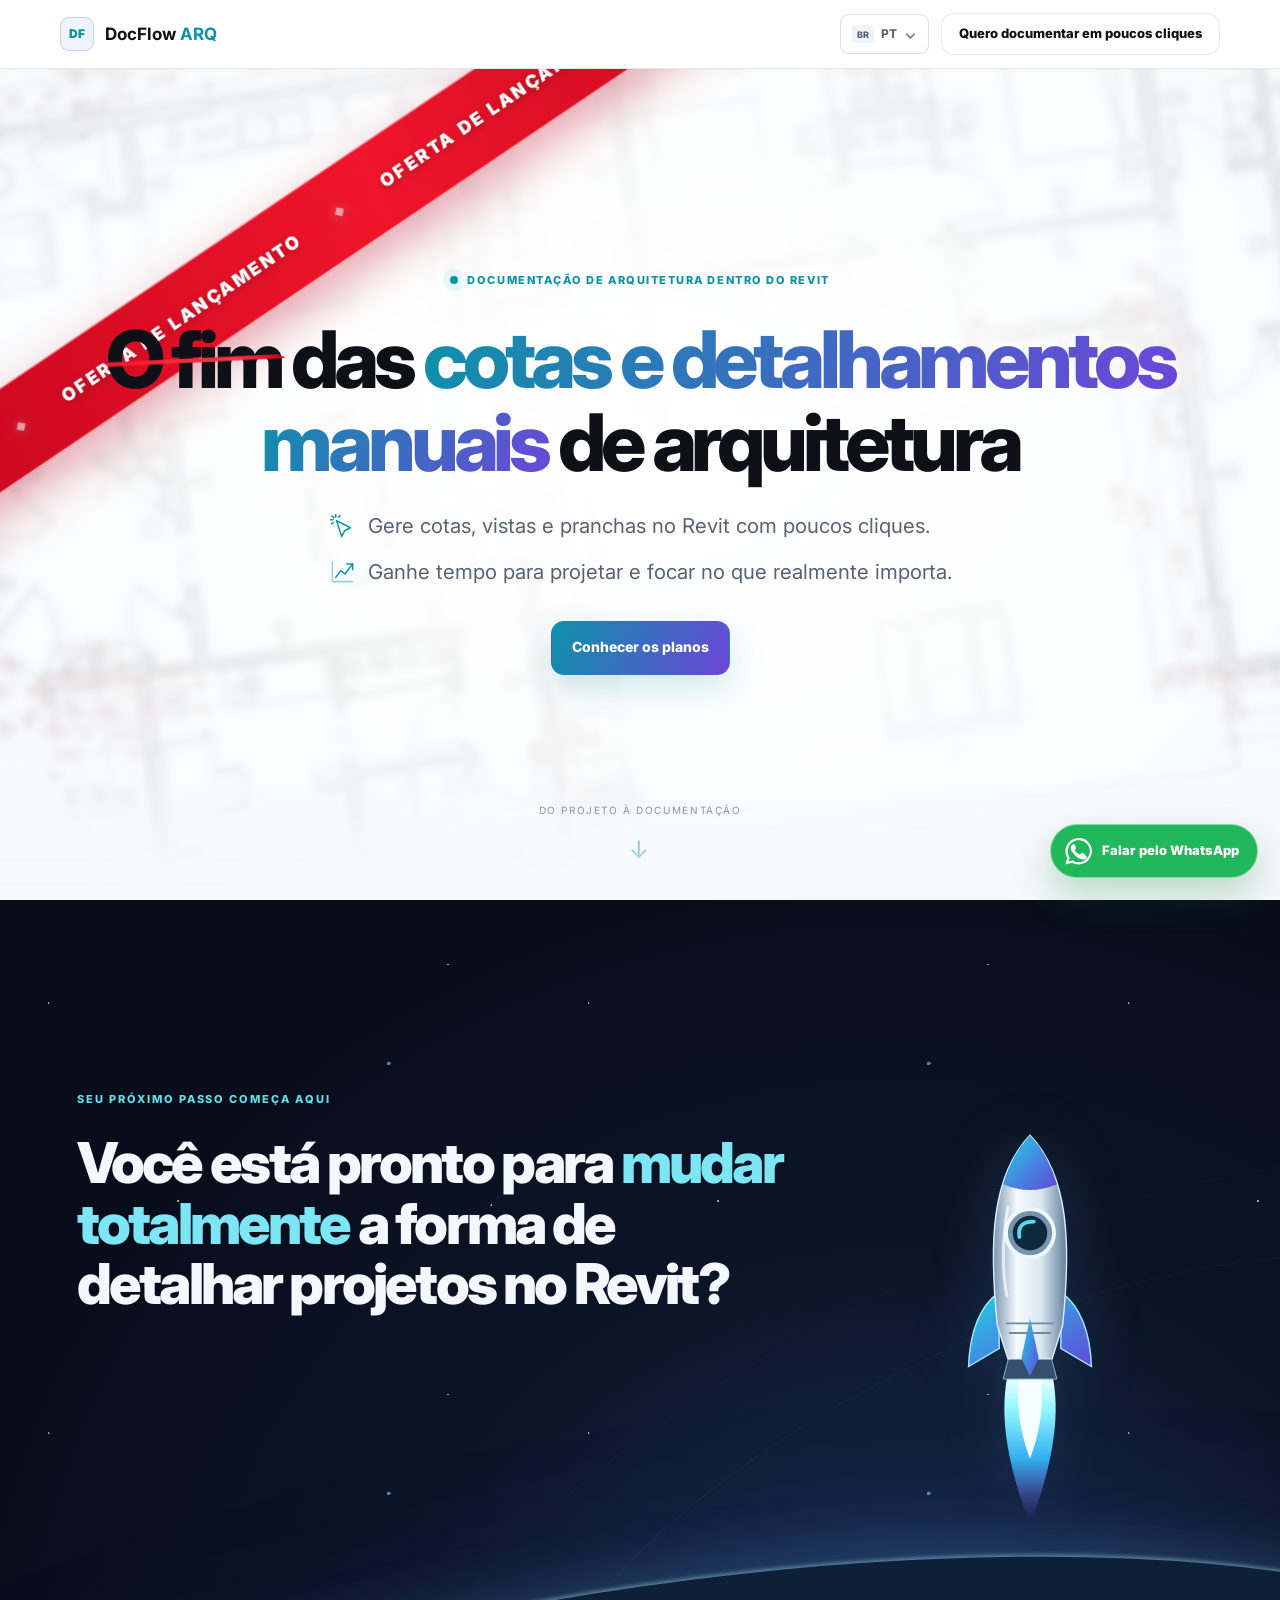
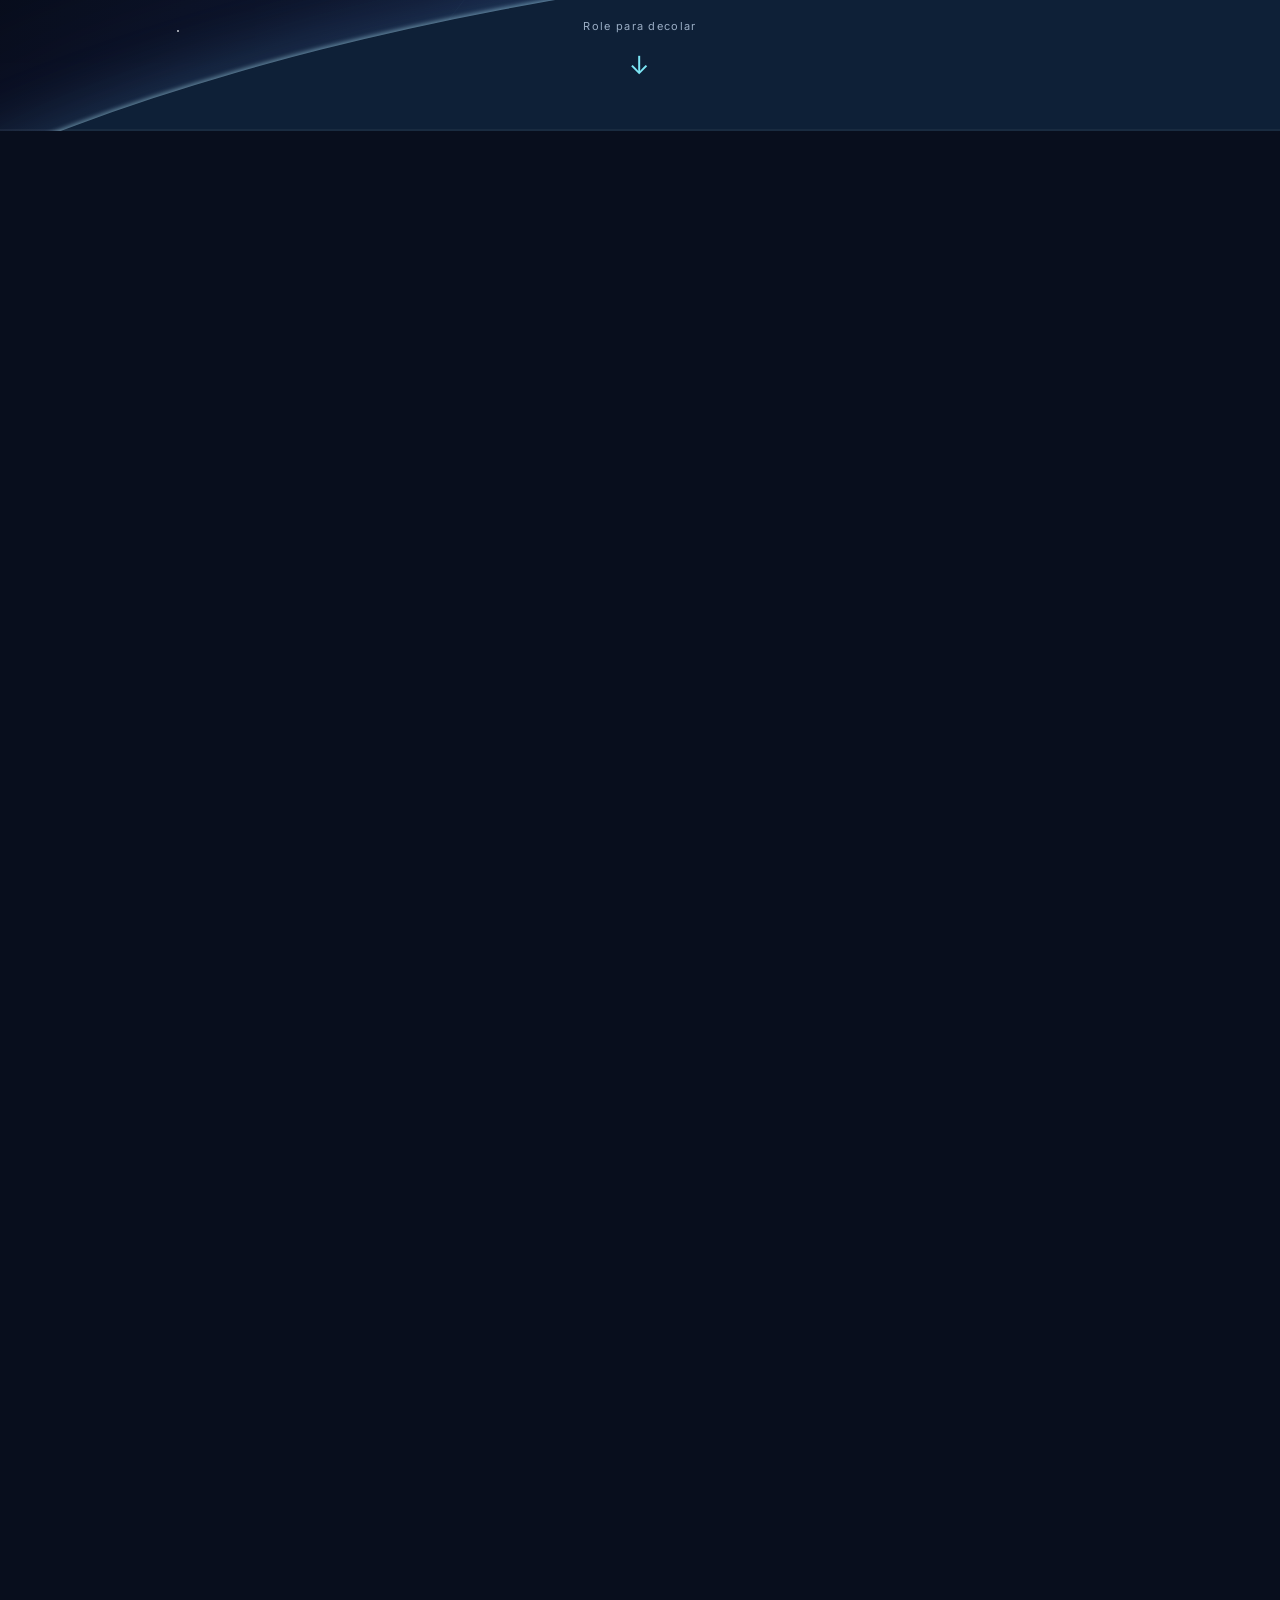
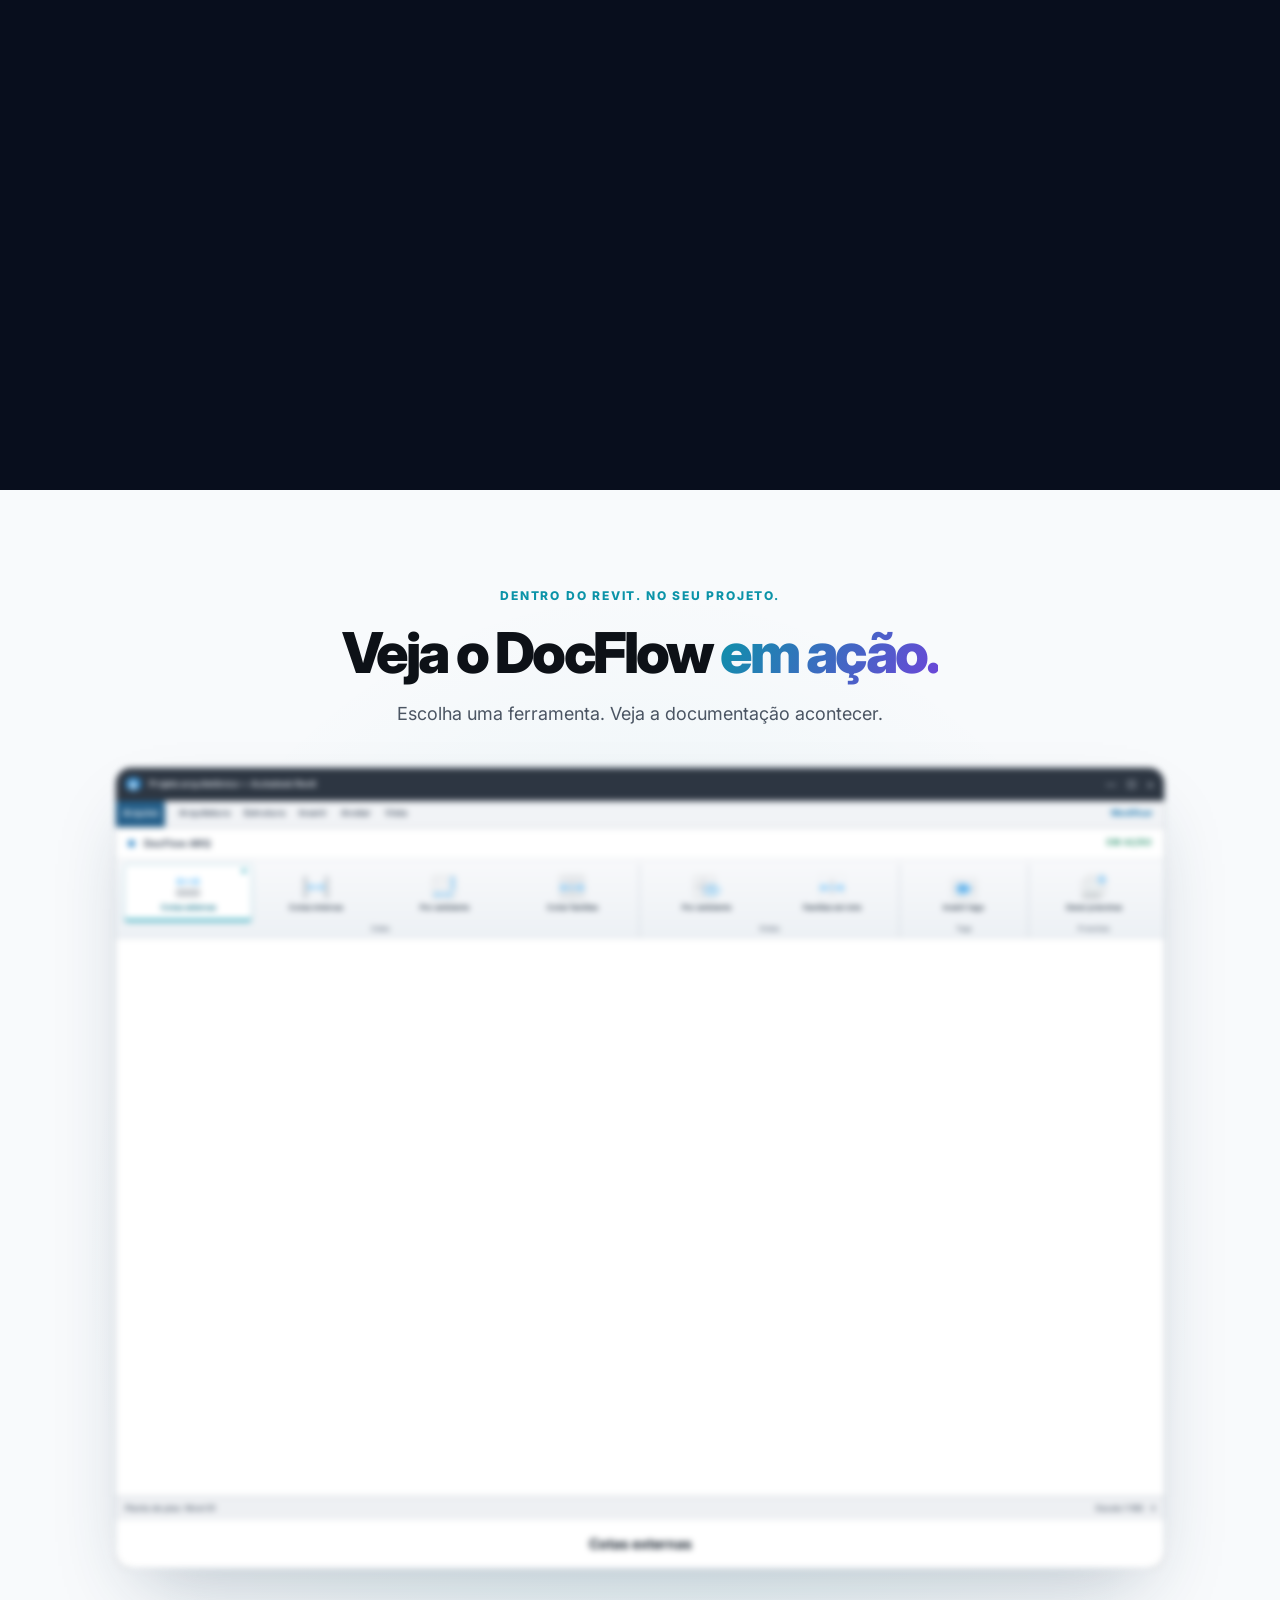
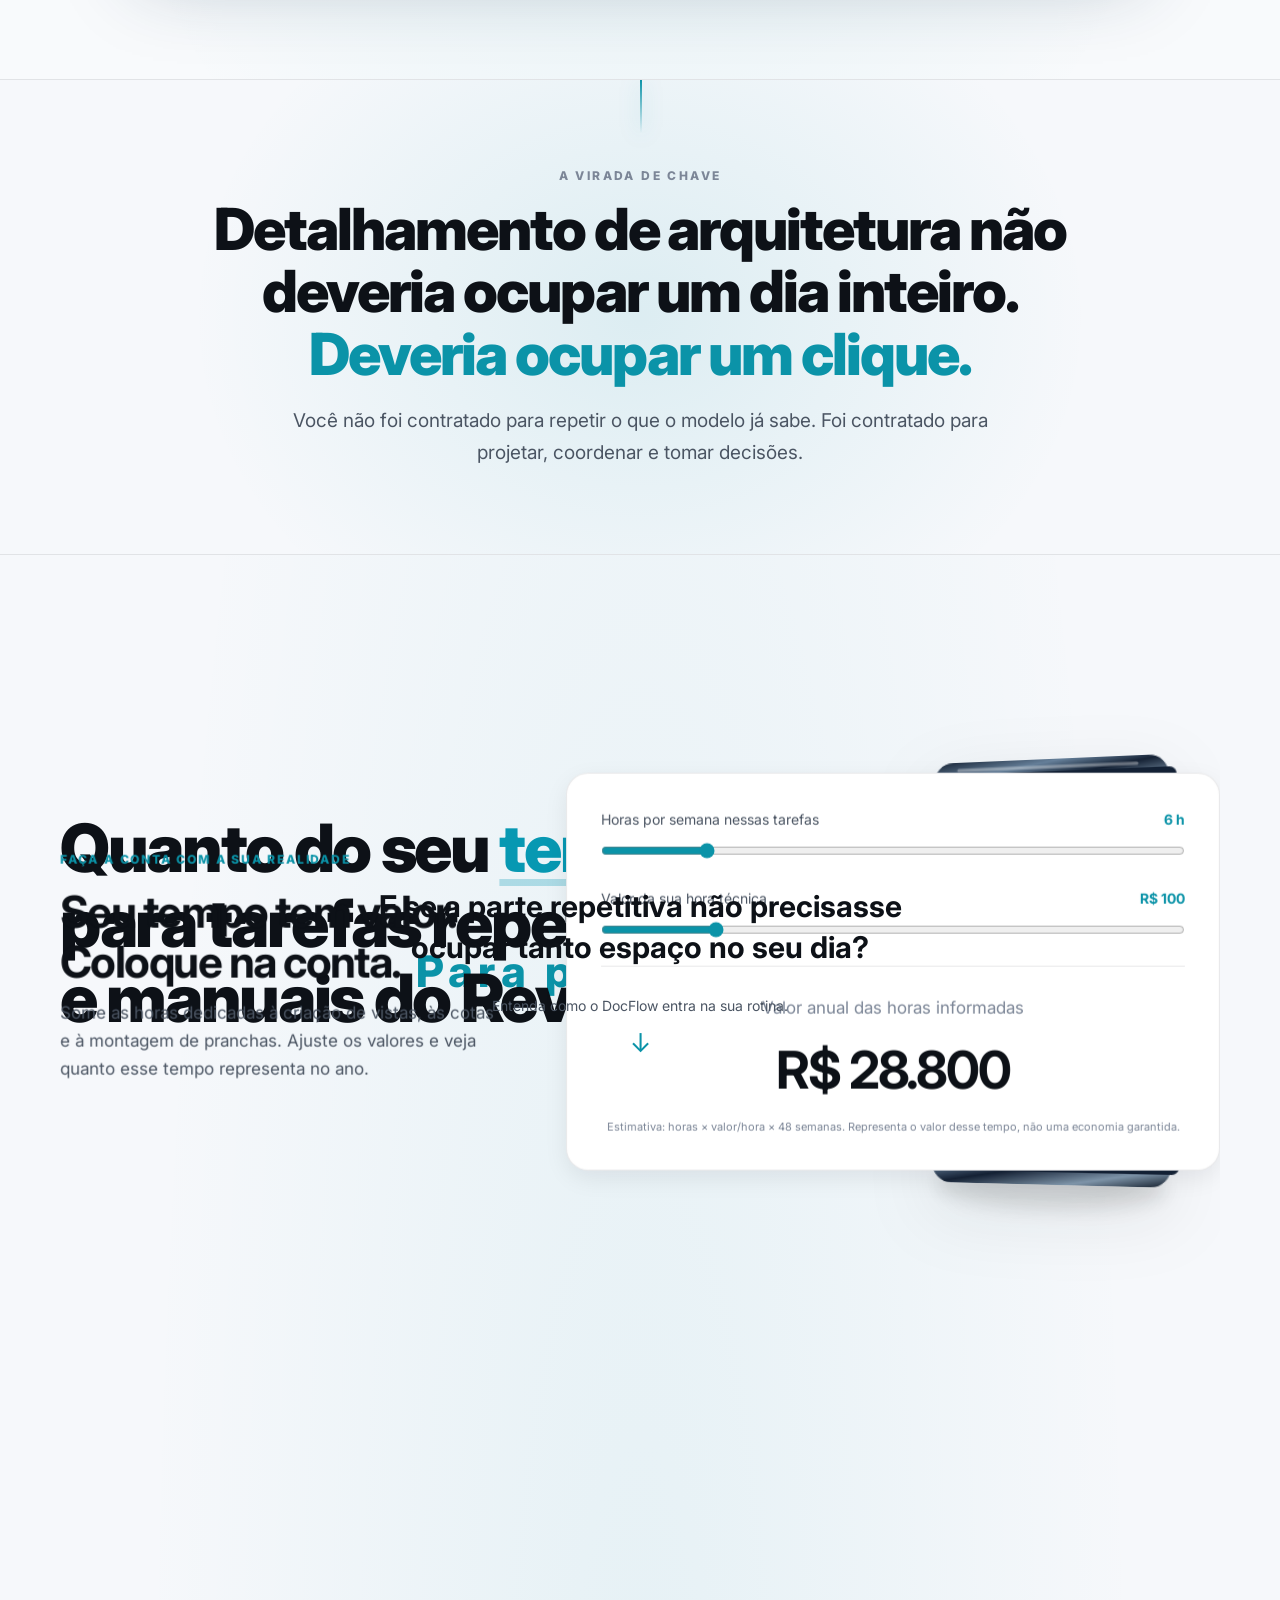
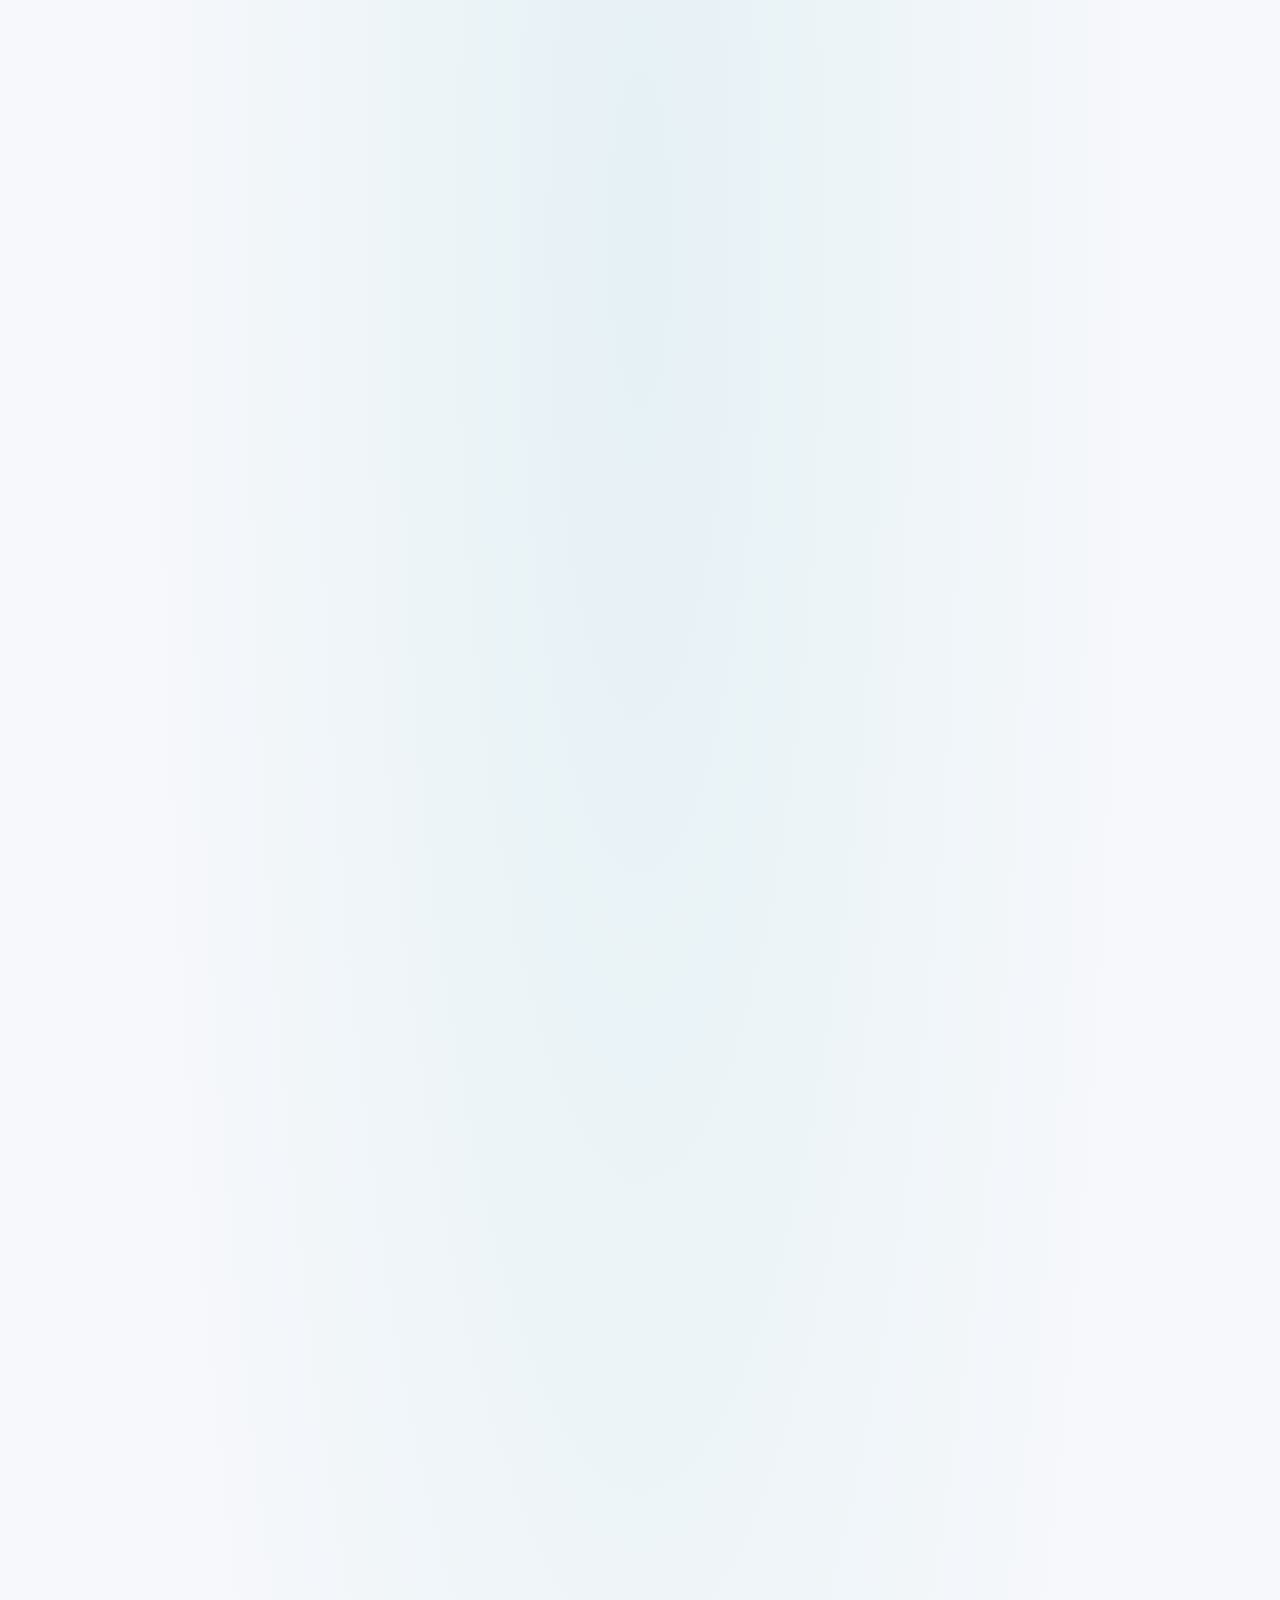
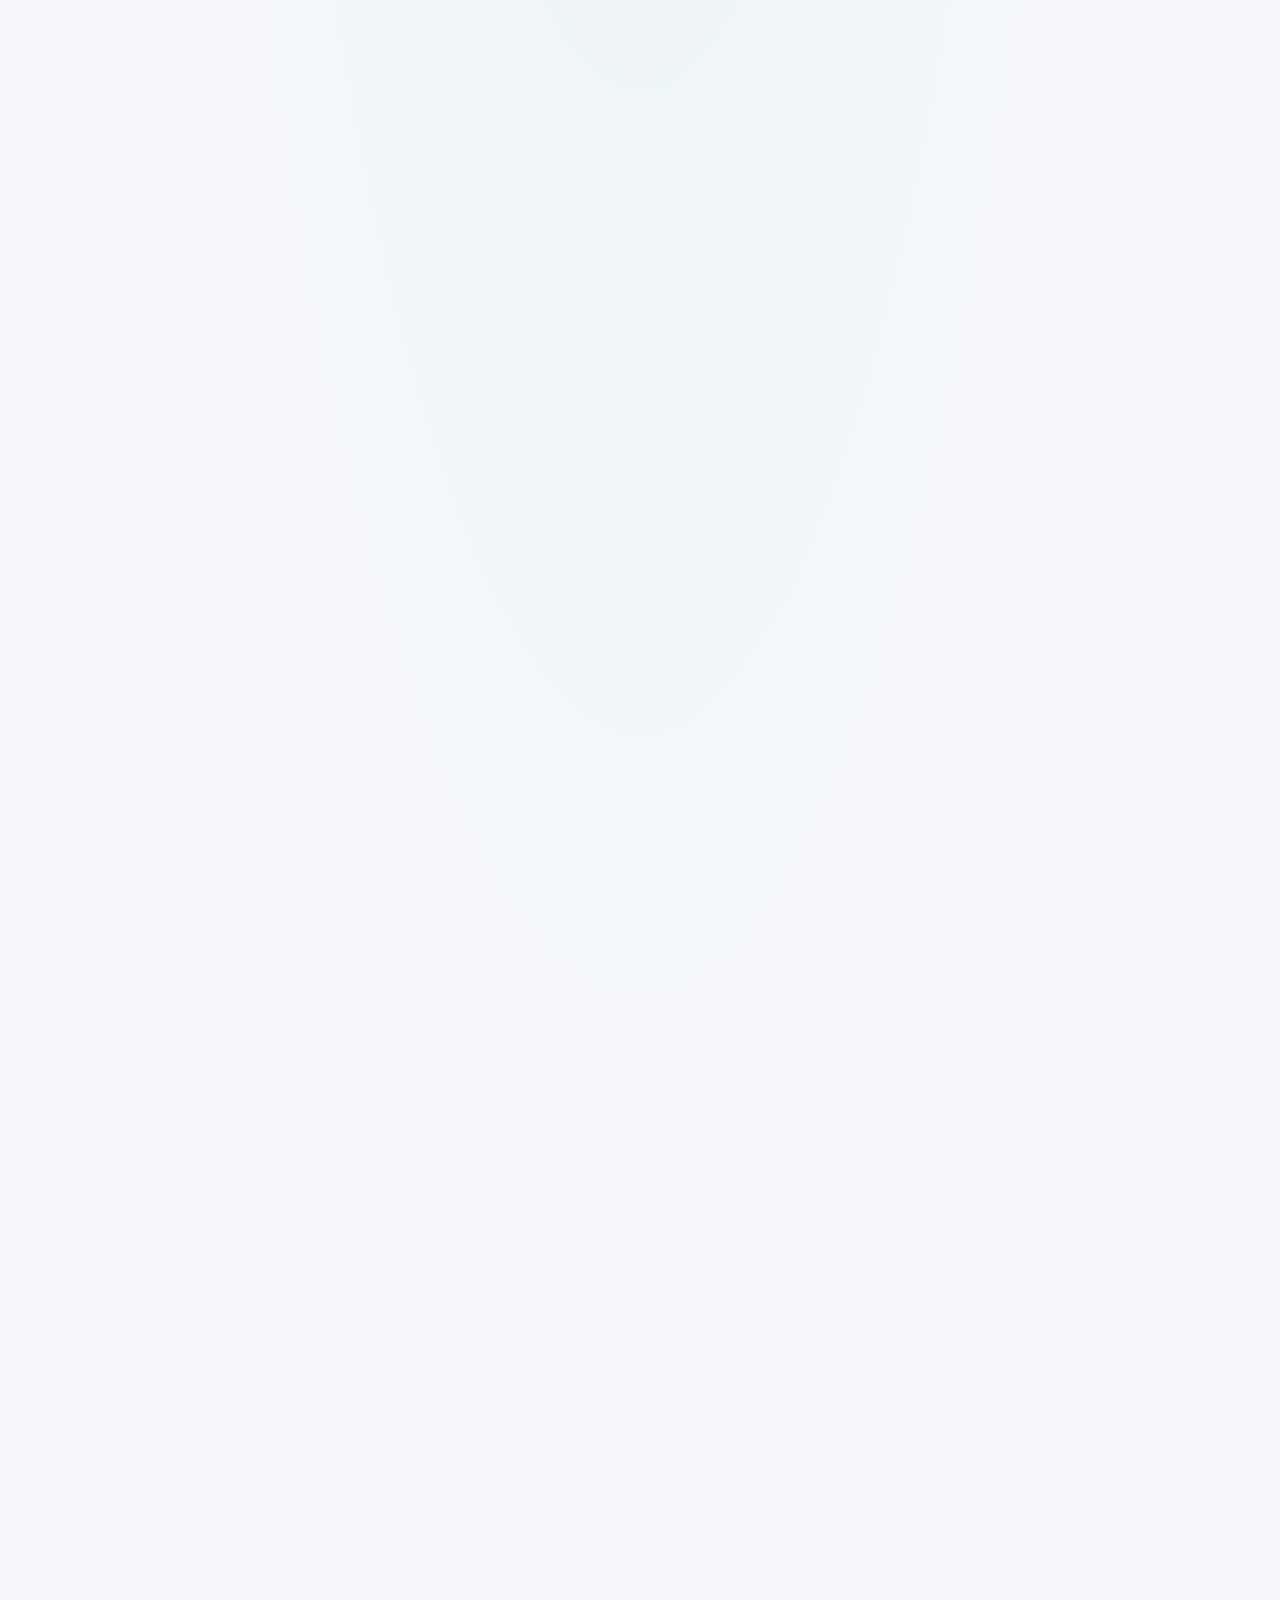
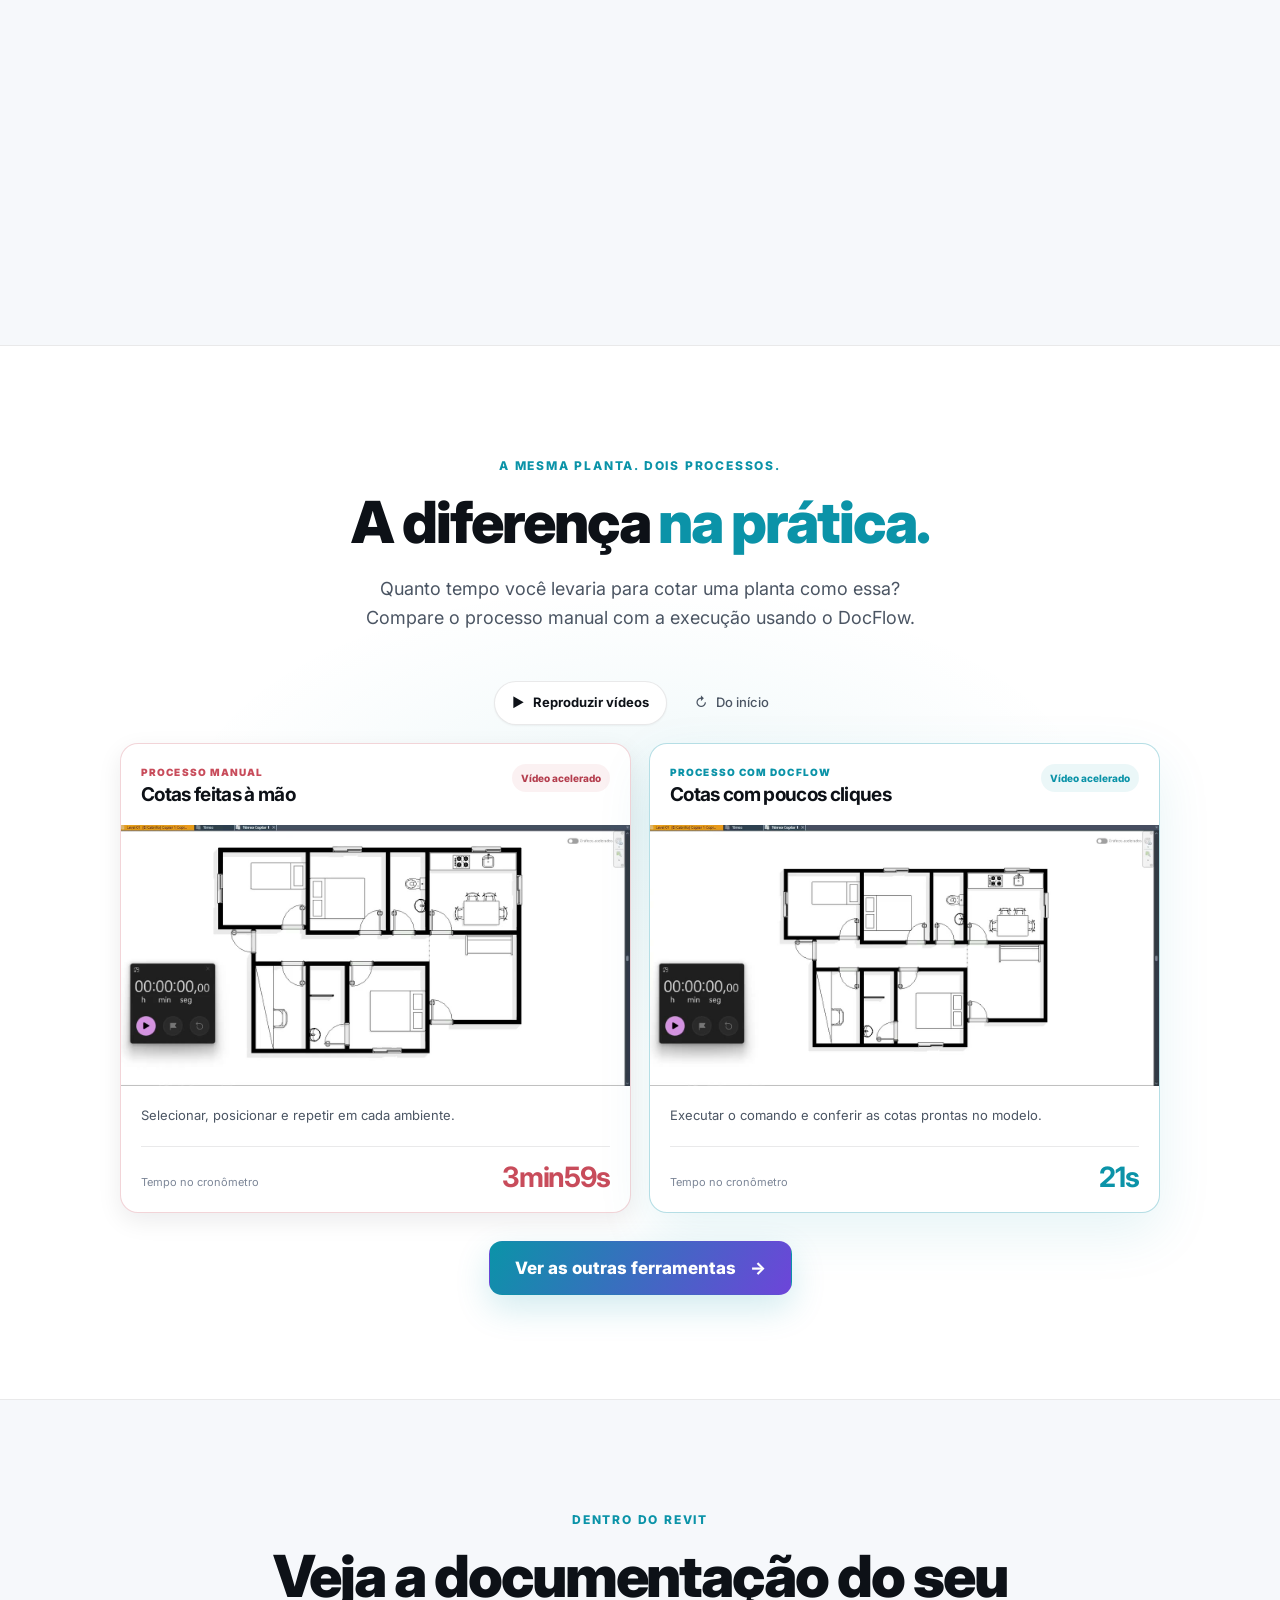
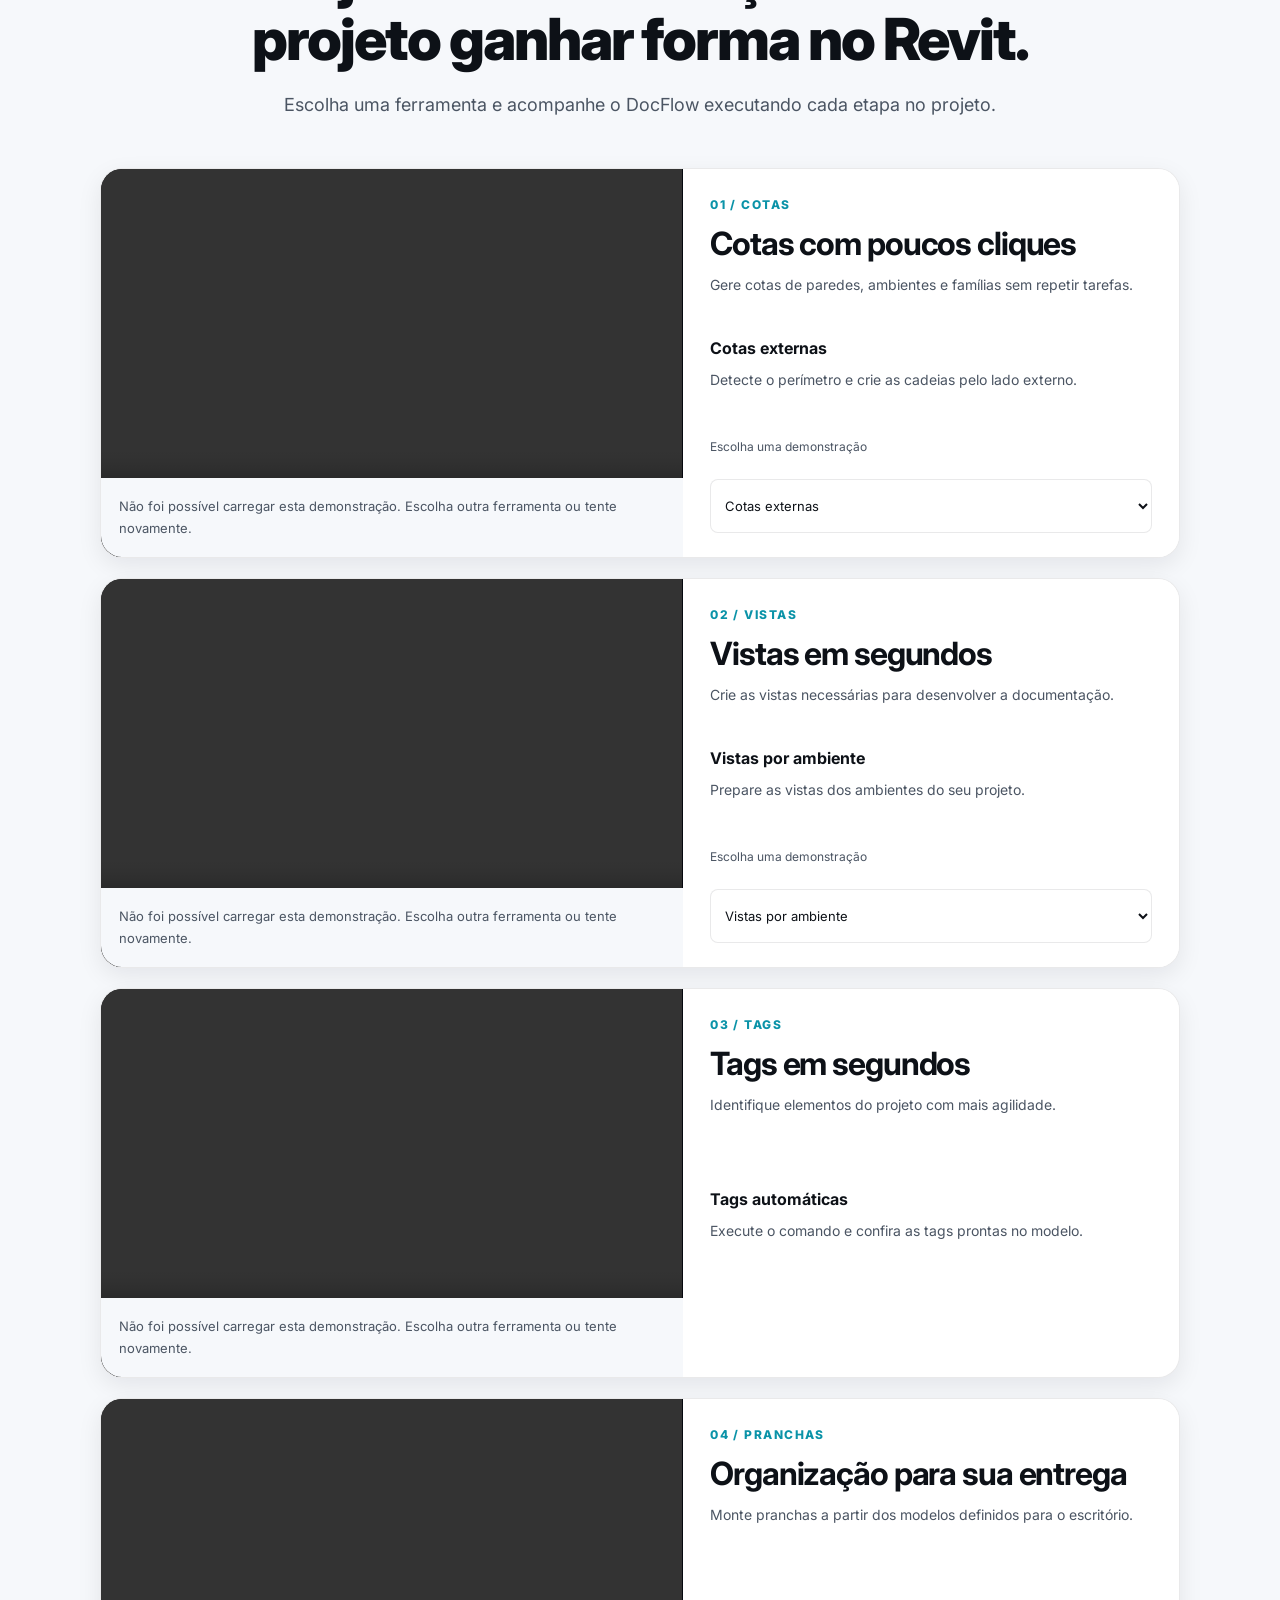
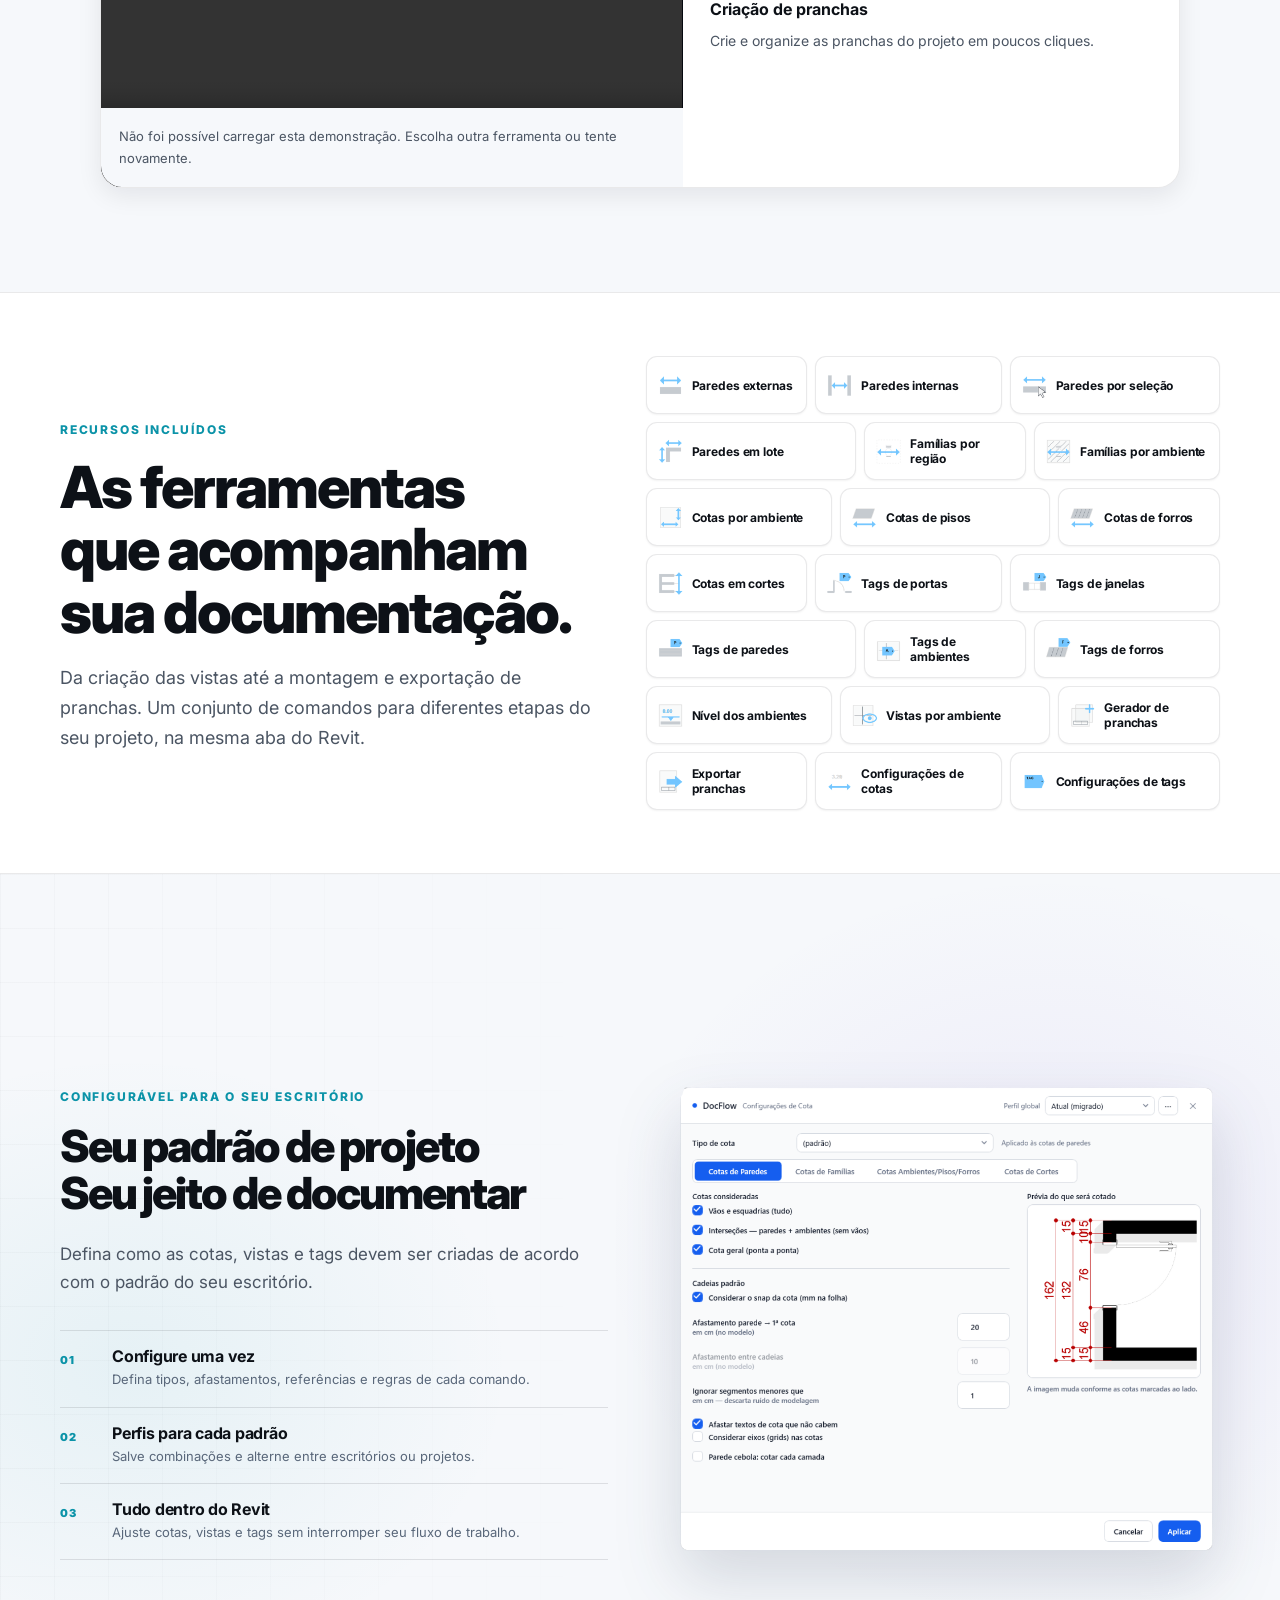
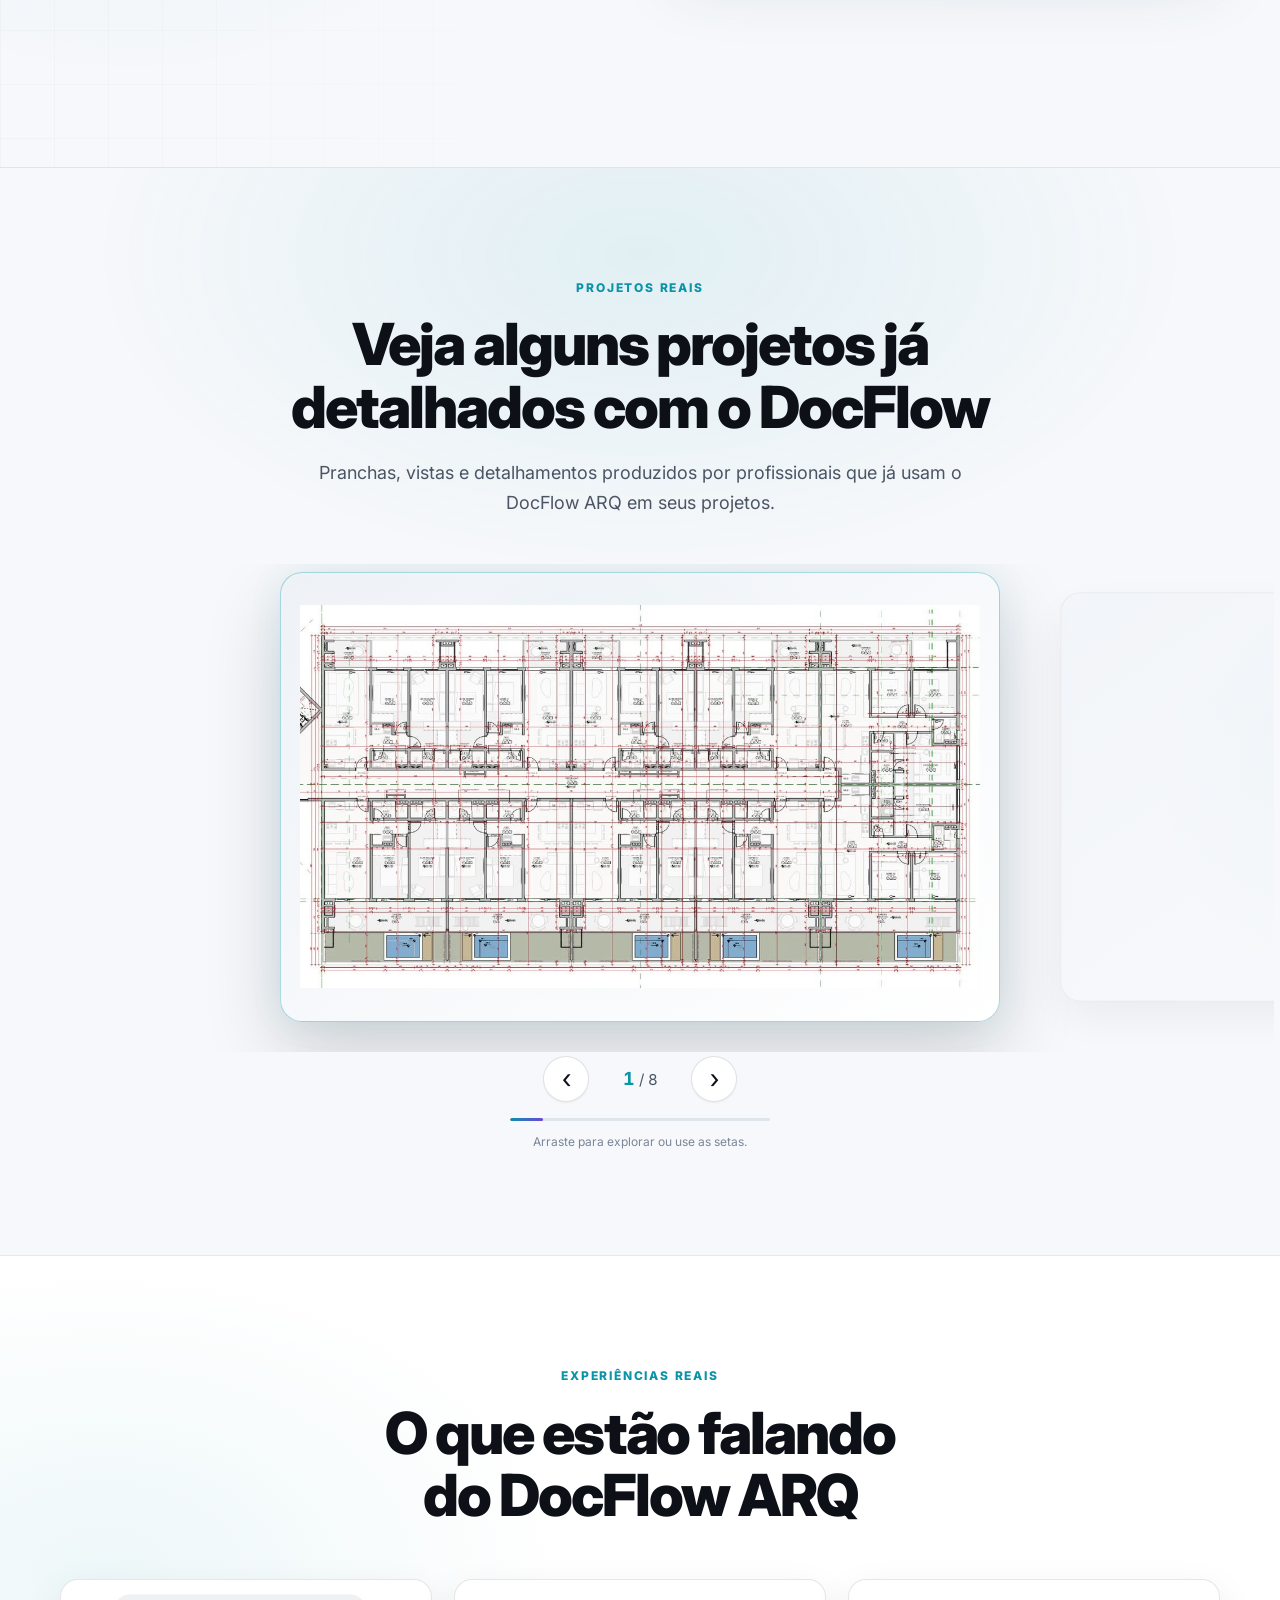
==== lancamento/index.html @ f97636d6 "style: simplify monthly pricing card" ====
<!DOCTYPE html>
<html lang="pt-BR">
<head>
  <script>
    if (window.location.hostname === "docflow-arq.vercel.app") {
      window.location.replace(
        "https://docflow-arq.bimcoder.net" +
          window.location.pathname +
          window.location.search +
          window.location.hash
      );
    }
  </script>
  <meta charset="UTF-8">
  <meta name="viewport" content="width=device-width, initial-scale=1.0">
  <title>DocFlow ARQ | Cotas, vistas e pranchas no Revit</title>
  <meta name="description" content="Gere cotas, vistas e pranchas no Revit com poucos cliques. Ganhe tempo para projetar e focar no que realmente importa.">
  <meta property="og:title" content="Cotas, vistas e pranchas com poucos cliques">
  <meta property="og:description" content="DocFlow ARQ: ferramentas para agilizar a documentação de arquitetura dentro do Revit.">
  <meta property="og:type" content="website">
  <link rel="canonical" href="https://docflow-arq.bimcoder.net/lancamento/">
  <meta property="og:image" content="https://docflow.bimcoder.net/media/docflow-og.png">
  <meta name="twitter:card" content="summary_large_image">
  <meta name="twitter:title" content="Cotas, vistas e pranchas com poucos cliques">
  <meta name="twitter:description" content="DocFlow ARQ: cotas, vistas e pranchas dentro do Revit.">
  <meta name="twitter:image" content="https://docflow.bimcoder.net/media/docflow-og.png">
  <link rel="preconnect" href="https://fonts.googleapis.com">
  <link rel="preconnect" href="https://fonts.gstatic.com" crossorigin>
  <link href="https://fonts.googleapis.com/css2?family=Inter:wght@400;500;600;700;800;900&display=swap" rel="stylesheet">
  <link rel="stylesheet" href="../vendas.css?v=66">
  <link rel="stylesheet" href="lancamento.css?v=5">
</head>
<body>
  <header class="site-header">
    <div class="container nav">
      <a class="brand" href="#topo" aria-label="DocFlow ARQ — início">
        <span class="brand-mark">DF</span>
        <span>DocFlow <strong>ARQ</strong></span>
      </a>
      <div class="nav-actions">
        <details class="language-picker">
          <summary aria-label="Selecionar idioma"><span class="language-code">BR</span><span data-language-current>PT</span><span class="language-chevron" aria-hidden="true">⌄</span></summary>
          <div class="language-menu" role="menu">
            <button type="button" role="menuitem" data-language="pt"><span>BR</span> Português</button>
            <button type="button" role="menuitem" data-language="en"><span>EN</span> English</button>
            <button type="button" role="menuitem" data-language="es"><span>ES</span> Español</button>
          </div>
        </details>
        <a class="button button-small button-ghost" href="#planos">Quero documentar em poucos cliques</a>
      </div>
    </div>
  </header>

  <main id="topo">
    <section class="hero concept-hero">
      <div class="launch-offer-ribbon" aria-hidden="true"><span class="offer-ribbon-track"><span class="offer-ribbon-group"><b>OFERTA DE LANÇAMENTO</b><i>◆</i><b>OFERTA DE LANÇAMENTO</b><i>◆</i><b>OFERTA DE LANÇAMENTO</b><i>◆</i></span><span class="offer-ribbon-group"><b>OFERTA DE LANÇAMENTO</b><i>◆</i><b>OFERTA DE LANÇAMENTO</b><i>◆</i><b>OFERTA DE LANÇAMENTO</b><i>◆</i></span></span></div>
      <div class="concept-background" aria-hidden="true"><img src="../media/hero-detalhes.jpg" alt="" fetchpriority="high"><div class="concept-wash"></div></div>
      <div class="container hero-grid">
        <div class="hero-copy">
          <span class="eyebrow"><span class="pulse"></span> Documentação de arquitetura dentro do Revit</span>
          <h1><span class="hero-end-mark">O fim</span> das <span class="gradient-text">cotas e detalhamentos manuais</span> de arquitetura</h1>
          <ul class="concept-lead hero-benefits" aria-label="Benefícios">
            <li><svg class="benefit-icon benefit-click" viewBox="0 0 32 32" fill="none" stroke="currentColor" stroke-width="1.8" stroke-linecap="round" stroke-linejoin="round" aria-hidden="true"><g class="click-rays"><path d="M8 2v3M2 8h3M3.5 3.5l2 2M13 3l-1.5 2M3 13l2-1.5"/></g><path class="click-pointer" d="m9 9 6 19 3.5-7 7-3.5L9 9Z"/></svg><span>Gere cotas, vistas e pranchas no Revit com poucos cliques.</span></li>
            <li><svg class="benefit-icon benefit-growth" viewBox="0 0 32 32" fill="none" stroke="currentColor" stroke-width="1.8" stroke-linecap="round" stroke-linejoin="round" aria-hidden="true"><path class="growth-axes" d="M4 5v23h24"/><path class="growth-line" pathLength="1" d="m8 23 6-8 5 4 9-12"/><path class="growth-tip" d="M21 7h7v7"/></svg><span>Ganhe tempo para projetar e focar no que realmente importa.</span></li>
          </ul>
          <div class="hero-actions">
            <a class="button button-primary" href="#planos">Conhecer os planos</a>
          </div>
        </div>
      </div>
      <a class="concept-scroll" href="#decolagem"><span>Do projeto à documentação</span><span aria-hidden="true">↓</span></a>
    </section>
    <section class="launch-story" id="decolagem" aria-labelledby="launch-question">
      <div class="launch-stage">
        <div class="launch-stars" aria-hidden="true"></div>
        <div class="launch-orbit orbit-one" aria-hidden="true"></div><div class="launch-orbit orbit-two" aria-hidden="true"></div>
        <div class="launch-horizon" aria-hidden="true"></div>
        <div class="launch-copy"><span class="eyebrow">Seu próximo passo começa aqui</span>
          <h2 id="launch-question">Você está pronto para <span>mudar totalmente</span> a forma de detalhar projetos no Revit?</h2>
        </div>
        <div class="launch-vehicle" aria-hidden="true">
          <svg viewBox="0 0 200 430" fill="none" xmlns="http://www.w3.org/2000/svg">
            <defs>
              <linearGradient id="rocketHull"><stop stop-color="#7996b1"/><stop offset=".32" stop-color="#f5fbff"/><stop offset=".65" stop-color="#dbe8f2"/><stop offset="1" stop-color="#647f9a"/></linearGradient>
              <linearGradient id="rocketFin" x2="1" y2="1"><stop stop-color="#21d2e5"/><stop offset="1" stop-color="#6348da"/></linearGradient>
              <linearGradient id="rocketFire" x1="100" y1="265" x2="100" y2="420" gradientUnits="userSpaceOnUse"><stop stop-color="#fff"/><stop offset=".25" stop-color="#97f7ff"/><stop offset=".6" stop-color="#30afed"/><stop offset="1" stop-color="#8055e7" stop-opacity="0"/></linearGradient>
            </defs>
            <g class="rocket-flame"><path d="M78 264Q62 327 100 425Q138 327 122 264Z" fill="url(#rocketFire)"/><path d="M90 265Q82 309 100 357Q118 309 110 265Z" fill="#f4ffff"/></g>
            <path d="M67 184Q38 206 36 261L68 242ZM133 184Q162 206 164 261L132 242Z" fill="url(#rocketFin)" stroke="#9de9ff" stroke-width="1.5"/>
            <path d="M78 251H122L128 274H72Z" fill="#354f6d" stroke="#8db3ce"/>
            <path d="M100 20C60 62 57 131 66 218L77 253H123L134 218C143 131 140 62 100 20Z" fill="url(#rocketHull)" stroke="#d9edff" stroke-width="1.5"/>
            <path d="M100 20Q81 40 72 71Q100 83 128 71Q119 40 100 20Z" fill="url(#rocketFin)"/>
            <circle cx="100" cy="122" r="25" fill="#7395ae" stroke="#f0f8ff" stroke-width="4"/><circle cx="100" cy="122" r="18" fill="#10283d"/><path d="M89 126Q86 110 104 110" stroke="#53dbf0" stroke-width="4" stroke-linecap="round"/>
            <path d="M75 216H125M78 226H122" stroke="#6e8ba5" stroke-width="2"/><path d="M100 211L91 252L100 271L109 252Z" fill="url(#rocketFin)"/>
            <path d="M77 95Q68 147 76 187" stroke="white" stroke-opacity=".7" stroke-width="3" stroke-linecap="round"/>
          </svg>
        </div>
        <div class="launch-arrival"><span class="eyebrow">DocFlow ARQ</span><p>Menos repetição.<br><span>Mais possibilidades.</span></p></div>
        <a class="launch-cue" href="#docflow-em-acao"><span>Role para decolar</span><span aria-hidden="true">↓</span></a>
        <div class="launch-timeline" aria-hidden="true"><span></span></div>
      </div>
    </section>
    <section class="demo-theater" id="docflow-em-acao" aria-labelledby="theater-title">
      <div class="container">
        <div class="theater-heading"><span class="eyebrow">Dentro do Revit. No seu projeto.</span><h2 id="theater-title">Veja o DocFlow <span class="gradient-text">em ação.</span></h2><p>Escolha uma ferramenta. Veja a documentação acontecer.</p></div>
        <div class="hero-demo" aria-label="Demonstrações das ferramentas DocFlow">
          <div class="demo-window revit-window raw-revit-demo">
            <div class="revit-titlebar"><span class="revit-mark">R</span><span>Projeto arquitetônico — Autodesk Revit</span><span class="revit-window-actions" aria-hidden="true">—　□　×</span></div>
            <div class="revit-ribbon" aria-hidden="true"><span class="revit-file">Arquivo</span><span>Arquitetura</span><span>Estrutura</span><span>Inserir</span><span>Anotar</span><span>Vista</span><i></i><b>Modificar</b></div>
            <div class="demo-bar"><span class="demo-dot"></span><span>DocFlow ARQ</span><span class="demo-status">EM AÇÃO</span></div>
            <div class="demo-command-shell">
              <div id="hero-demo-tools" class="demo-command-ribbon" role="toolbar" aria-label="Ferramentas do DocFlow ARQ"></div>
            </div>
            <div id="hero-demo-panel" tabindex="0" data-demo-category="cotas" aria-label="Demonstração da ferramenta selecionada">
              <div class="hero-video-frame"><video id="hero-demo-video" src="../media/horizontal/cotas-externas.mp4?v=20260908" aria-label="Cotas externas" muted loop playsinline preload="metadata"></video></div>
              <div class="revit-statusbar" aria-hidden="true"><span>Planta de piso: Nível 01</span><span>Escala 1:100　▾</span></div>
              <div class="demo-caption"><strong id="hero-demo-caption">Cotas externas</strong></div>
            </div>
          </div>
        </div>
      </div>
    </section>

    <section class="manifesto">
      <div class="container manifesto-inner">
        <p class="manifesto-label">A virada de chave</p>
        <h2>Detalhamento de arquitetura não deveria ocupar um dia inteiro.<br><span>Deveria ocupar um clique.</span></h2>
        <p>Você não foi contratado para repetir o que o modelo já sabe. Foi contratado para projetar, coordenar e tomar decisões.</p>
      </div>
    </section>
    <section class="section roi-section" id="seu-tempo" aria-labelledby="time-question">
      <div class="container time-story" data-time-story>
        <div class="time-stage">
          <p class="time-pause">Para pra pensar...</p>

          <div class="time-question">
            <div class="time-question-copy">
              <h2 id="time-question">Quanto do seu <span class="time-emphasis">tempo</span> vai para tarefas repetitivas e manuais do Revit?</h2>
              <a class="scroll-invitation" href="#calculadora">Role para descobrir quanto esse tempo representa.<span aria-hidden="true">↓</span></a>
            </div>
            <div class="hourglass-scene" aria-hidden="true">
              <svg class="hourglass-svg" viewBox="0 0 300 460" role="presentation">
                <defs>
                  <linearGradient id="hourglassMetal" x1="0" y1="0" x2="1" y2="1">
                    <stop offset="0" stop-color="#182537"/>
                    <stop offset=".28" stop-color="#66809a"/>
                    <stop offset=".5" stop-color="#152235"/>
                    <stop offset=".78" stop-color="#8299ae"/>
                    <stop offset="1" stop-color="#111b29"/>
                  </linearGradient>
                  <linearGradient id="hourglassGlass" x1="0" y1="0" x2="1" y2="1">
                    <stop offset="0" stop-color="#ffffff" stop-opacity=".8"/>
                    <stop offset=".38" stop-color="#dff6fb" stop-opacity=".22"/>
                    <stop offset=".68" stop-color="#7867d8" stop-opacity=".08"/>
                    <stop offset="1" stop-color="#ffffff" stop-opacity=".52"/>
                  </linearGradient>
                  <linearGradient id="hourglassSand" x1="0" y1="0" x2=".8" y2="1">
                    <stop offset="0" stop-color="#ffd978"/>
                    <stop offset=".48" stop-color="#f0ad32"/>
                    <stop offset="1" stop-color="#d87b17"/>
                  </linearGradient>
                  <radialGradient id="hourglassSandGlow">
                    <stop offset="0" stop-color="#ffe8a8" stop-opacity=".8"/>
                    <stop offset="1" stop-color="#e89124" stop-opacity="0"/>
                  </radialGradient>
                  <clipPath id="hourglassUpperClip">
                    <path d="M80 76H220C216 142 191 185 158 217H142C109 185 84 142 80 76Z"/>
                  </clipPath>
                  <clipPath id="hourglassLowerClip">
                    <path d="M142 229H158C191 261 216 304 220 380H80C84 304 109 261 142 229Z"/>
                  </clipPath>
                  <filter id="hourglassShadow" x="-40%" y="-30%" width="180%" height="180%">
                    <feDropShadow dx="0" dy="18" stdDeviation="15" flood-color="#132238" flood-opacity=".2"/>
                  </filter>
                </defs>

                <ellipse class="hourglass-floor-shadow" cx="150" cy="420" rx="103" ry="18"/>
                <ellipse class="hourglass-ambient-glow" cx="150" cy="235" rx="126" ry="180"/>

                <g class="hourglass-glass" filter="url(#hourglassShadow)">
                  <path d="M78 70C80 142 105 186 140 220C105 254 80 300 78 386H222C220 300 195 254 160 220C195 186 220 142 222 70Z" fill="url(#hourglassGlass)" stroke="rgba(11,147,168,.42)" stroke-width="3"/>
                  <path d="M96 83C99 143 119 178 147 207" fill="none" stroke="#fff" stroke-opacity=".82" stroke-width="6" stroke-linecap="round"/>
                  <path d="M147 239C118 271 99 314 96 366" fill="none" stroke="#fff" stroke-opacity=".48" stroke-width="5" stroke-linecap="round"/>
                </g>

                <g clip-path="url(#hourglassUpperClip)">
                  <g class="hourglass-upper-sand">
                    <rect x="68" y="76" width="164" height="145" fill="url(#hourglassSand)"/>
                    <ellipse cx="150" cy="82" rx="74" ry="11" fill="#ffda79"/>
                  </g>
                </g>

                <g class="hourglass-stream">
                  <path d="M150 211V333" stroke="url(#hourglassSand)" stroke-width="5" stroke-linecap="round"/>
                  <circle class="hourglass-grain grain-one" cx="146" cy="236" r="3" fill="#ffd56a"/>
                  <circle class="hourglass-grain grain-two" cx="153" cy="252" r="2.4" fill="#ec9f29"/>
                  <circle class="hourglass-grain grain-three" cx="149" cy="270" r="2.1" fill="#ffd56a"/>
                  <circle class="hourglass-grain grain-four" cx="154" cy="286" r="2.8" fill="#e58c1c"/>
                </g>

                <g clip-path="url(#hourglassLowerClip)">
                  <g class="hourglass-lower-sand">
                    <rect x="68" y="229" width="164" height="155" fill="url(#hourglassSand)"/>
                    <ellipse cx="150" cy="235" rx="74" ry="12" fill="#ffd978"/>
                  </g>
                  <ellipse class="hourglass-sand-glow" cx="150" cy="350" rx="84" ry="54" fill="url(#hourglassSandGlow)"/>
                </g>

                <g class="hourglass-frame">
                  <rect x="44" y="42" width="212" height="35" rx="17.5" fill="url(#hourglassMetal)"/>
                  <rect x="37" y="53" width="226" height="13" rx="6.5" fill="#142236"/>
                  <rect x="44" y="383" width="212" height="35" rx="17.5" fill="url(#hourglassMetal)"/>
                  <rect x="37" y="394" width="226" height="13" rx="6.5" fill="#142236"/>
                  <rect x="57" y="62" width="13" height="337" rx="6.5" fill="url(#hourglassMetal)"/>
                  <rect x="230" y="62" width="13" height="337" rx="6.5" fill="url(#hourglassMetal)"/>
                  <path d="M61 72V385M234 72V385" stroke="#fff" stroke-opacity=".24" stroke-width="2"/>
                  <path d="M67 49H228M67 390H228" stroke="#fff" stroke-opacity=".34" stroke-width="3" stroke-linecap="round"/>
                </g>
                </svg>
            </div>
          </div>

          <div class="roi-grid time-calculator" id="calculadora">
            <div class="roi-copy">
              <span class="eyebrow">Faça a conta com a sua realidade</span>
              <h3>Seu tempo tem valor.<br>Coloque na conta.</h3>
              <p>Some as horas dedicadas à criação de vistas, às cotas e à montagem de pranchas. Ajuste os valores e veja quanto esse tempo representa no ano.</p>
            </div>
            <div class="calculator">
              <label for="hours">Horas por semana nessas tarefas <strong id="hoursOutput">6 h</strong></label>
              <input id="hours" type="range" min="1" max="30" value="6">
              <label for="rate">Valor da sua hora técnica <strong id="rateOutput">R$ 100</strong></label>
              <input id="rate" type="range" min="30" max="400" step="10" value="100">
              <div class="calc-result"><span>Valor anual das horas informadas</span><strong id="annualOutput">R$ 28.800</strong><small>Estimativa: horas × valor/hora × 48 semanas. Representa o valor desse tempo, não uma economia garantida.</small></div>
            </div>
          </div>

          <div class="time-next">
            <p>E se a parte repetitiva não precisasse ocupar tanto espaço no seu dia?</p>
            <a class="scroll-invitation" href="#cotas-na-pratica">Entenda como o DocFlow entra na sua rotina.<span aria-hidden="true">↓</span></a>
          </div>
        </div>
      </div>
    </section>
    <section class="section cotas-comparison-section" id="cotas-na-pratica" aria-labelledby="cotas-comparison-title">
      <div class="container cotas-comparison-wrap">
        <div class="section-heading center-heading cotas-comparison-heading" data-scroll-reveal>
          <span class="eyebrow">A mesma planta. Dois processos.</span>
          <h2 id="cotas-comparison-title">A diferença <span>na prática.</span></h2>
          <p>Quanto tempo você levaria para cotar uma planta como essa?<br>Compare o processo manual com a execução usando o DocFlow.</p>
        </div>

        <div class="comparison-controls" aria-label="Controles dos vídeos">
          <button class="comparison-control comparison-playback" type="button">
            <span class="comparison-control-icon" aria-hidden="true">Ⅱ</span>
            <span data-comparison-playback-label>Pausar vídeos</span>
          </button>
          <button class="comparison-control comparison-replay" type="button">
            <span aria-hidden="true">↻</span> Do início
          </button>
        </div>

        <div class="cotas-video-grid" data-scroll-reveal>
          <article class="cotas-video-card is-manual">
            <div class="cotas-video-heading">
              <div><span>Processo manual</span><h3>Cotas feitas à mão</h3></div>
              <small>Vídeo acelerado</small>
            </div>
            <video src="../media/comparison/cotas-manual-comparativo.mp4" poster="../media/comparison/cotas-manual-comparativo.jpg" width="1280" height="656" muted loop playsinline preload="metadata" data-comparison-video aria-label="Processo manual: cotas feitas à mão no Revit">Seu navegador não suporta vídeo. <a href="../media/comparison/cotas-manual-comparativo.mp4">Abrir demonstração manual</a>.</video>
            <div class="cotas-video-copy">
              <p>Selecionar, posicionar e repetir em cada ambiente.</p>
              <div><span>Tempo no cronômetro</span><strong>3min59s</strong></div>
            </div>
          </article>

          <article class="cotas-video-card is-docflow">
            <div class="cotas-video-heading">
              <div><span>Processo com DocFlow</span><h3>Cotas com poucos cliques</h3></div>
              <small>Vídeo acelerado</small>
            </div>
            <video src="../media/comparison/cotas-automatico-comparativo.mp4" poster="../media/comparison/cotas-automatico-comparativo.jpg" width="1280" height="656" muted loop playsinline preload="metadata" data-comparison-video aria-label="DocFlow: criação de cotas no Revit com poucos cliques">Seu navegador não suporta vídeo. <a href="../media/comparison/cotas-automatico-comparativo.mp4">Abrir demonstração DocFlow</a>.</video>
            <div class="cotas-video-copy">
              <p>Executar o comando e conferir as cotas prontas no modelo.</p>
              <div><span>Tempo no cronômetro</span><strong>21s</strong></div>
            </div>
          </article>
        </div>

        <div class="cotas-comparison-cta"><a class="button button-primary" href="#demonstracoes">Ver as outras ferramentas <span aria-hidden="true">→</span></a></div>
      </div>
    </section>
    <section class="section demos-section" id="demonstracoes">
      <div class="container">
        <div class="section-heading split-heading">
          <div><span class="eyebrow">Dentro do Revit</span><h2>Veja a documentação do seu projeto ganhar forma no Revit.</h2></div>
          <p>Escolha uma ferramenta e acompanhe o DocFlow executando cada etapa no projeto.</p>
        </div>
        <div class="tool-demos" id="tool-demos"></div>
        <noscript><p>Ative o JavaScript para escolher as demonstrações. Você também pode assistir aos vídeos de <a href="../media/paredes-lote.mp4">cotas</a>, <a href="../media/vistas.mp4">vistas</a> e <a href="../media/pranchas.mp4">pranchas</a>.</p></noscript>
      </div>
    </section>

    <section class="section coverage-section" id="ferramentas" aria-labelledby="tools-title">
      <div class="container tools-layout">
        <div class="tools-heading"><span class="eyebrow">Recursos incluídos</span><h2 id="tools-title">As ferramentas que acompanham sua documentação.</h2><p class="section-copy">Da criação das vistas até a montagem e exportação de pranchas. Um conjunto de comandos para diferentes etapas do seu projeto, na mesma aba do Revit.</p></div>
<div class="tools-mosaic">
          <article class="tool-tile"><img class="tool-icon" src="../media/tool-icons/icon-ParedesExternas.dark.png" alt="" width="96" height="96" loading="lazy" decoding="async"><h3>Paredes externas</h3></article>
          <article class="tool-tile"><img class="tool-icon" src="../media/tool-icons/icon-ParedesInternas.dark.png" alt="" width="96" height="96" loading="lazy" decoding="async"><h3>Paredes internas</h3></article>
          <article class="tool-tile"><img class="tool-icon" src="../media/tool-icons/icon-ParedesSelecao.dark.png" alt="" width="96" height="96" loading="lazy" decoding="async"><h3>Paredes por seleção</h3></article>
          <article class="tool-tile"><img class="tool-icon" src="../media/tool-icons/icon-ParedesLote.dark.png" alt="" width="96" height="96" loading="lazy" decoding="async"><h3>Paredes em lote</h3></article>
          <article class="tool-tile"><img class="tool-icon" src="../media/tool-icons/icon-FamiliasRegiao.dark.png" alt="" width="96" height="96" loading="lazy" decoding="async"><h3>Famílias por região</h3></article>
          <article class="tool-tile"><img class="tool-icon" src="../media/tool-icons/icon-FamiliasAmbiente.dark.png" alt="" width="96" height="96" loading="lazy" decoding="async"><h3>Famílias por ambiente</h3></article>
          <article class="tool-tile"><img class="tool-icon" src="../media/tool-icons/icon-CotaAmbientes.dark.png" alt="" width="96" height="96" loading="lazy" decoding="async"><h3>Cotas por ambiente</h3></article>
          <article class="tool-tile"><img class="tool-icon" src="../media/tool-icons/icon-CotaPisos.dark.png" alt="" width="96" height="96" loading="lazy" decoding="async"><h3>Cotas de pisos</h3></article>
          <article class="tool-tile"><img class="tool-icon" src="../media/tool-icons/icon-CotaForros.dark.png" alt="" width="96" height="96" loading="lazy" decoding="async"><h3>Cotas de forros</h3></article>
          <article class="tool-tile"><img class="tool-icon" src="../media/tool-icons/icon-Cortes.dark.png" alt="" width="96" height="96" loading="lazy" decoding="async"><h3>Cotas em cortes</h3></article>
          <article class="tool-tile"><img class="tool-icon" src="../media/tool-icons/icon-TagPortas.dark.png" alt="" width="96" height="96" loading="lazy" decoding="async"><h3>Tags de portas</h3></article>
          <article class="tool-tile"><img class="tool-icon" src="../media/tool-icons/icon-TagJanelas.dark.png" alt="" width="96" height="96" loading="lazy" decoding="async"><h3>Tags de janelas</h3></article>
          <article class="tool-tile"><img class="tool-icon" src="../media/tool-icons/icon-TagParedes.dark.png" alt="" width="96" height="96" loading="lazy" decoding="async"><h3>Tags de paredes</h3></article>
          <article class="tool-tile"><img class="tool-icon" src="../media/tool-icons/icon-TagAmbientes.dark.png" alt="" width="96" height="96" loading="lazy" decoding="async"><h3>Tags de ambientes</h3></article>
          <article class="tool-tile"><img class="tool-icon" src="../media/tool-icons/icon-TagForros.dark.png" alt="" width="96" height="96" loading="lazy" decoding="async"><h3>Tags de forros</h3></article>
          <article class="tool-tile"><img class="tool-icon" src="../media/tool-icons/icon-NivelAmbientes.dark.png" alt="" width="96" height="96" loading="lazy" decoding="async"><h3>Nível dos ambientes</h3></article>
          <article class="tool-tile"><img class="tool-icon" src="../media/tool-icons/icon-CriarVistas.dark.png" alt="" width="96" height="96" loading="lazy" decoding="async"><h3>Vistas por ambiente</h3></article>
          <article class="tool-tile"><img class="tool-icon" src="../media/tool-icons/icon-CriarPranchas.dark.png" alt="" width="96" height="96" loading="lazy" decoding="async"><h3>Gerador de pranchas</h3></article>
          <article class="tool-tile"><img class="tool-icon" src="../media/tool-icons/icon-ExportarPranchas.dark.png" alt="" width="96" height="96" loading="lazy" decoding="async"><h3>Exportar pranchas</h3></article>
          <article class="tool-tile"><img class="tool-icon" src="../media/tool-icons/icon-ConfigCotas.dark.png" alt="" width="96" height="96" loading="lazy" decoding="async"><h3>Configurações de cotas</h3></article>
          <article class="tool-tile"><img class="tool-icon" src="../media/tool-icons/icon-ConfigTags.dark.png" alt="" width="96" height="96" loading="lazy" decoding="async"><h3>Configurações de tags</h3></article>
        </div>
      </div>
    </section>


    <section class="section honest-section config-showcase" id="personalizacao" aria-labelledby="personalizacao-title">
      <div class="container config-showcase-grid">
        <div class="config-showcase-copy" data-scroll-reveal>
          <span class="eyebrow">Configurável para o seu escritório</span>
          <h2 id="personalizacao-title"><span>Seu padrão de projeto</span><span>Seu jeito de documentar</span></h2>
          <p class="section-copy">Defina como as cotas, vistas e tags devem ser criadas de acordo com o padrão do seu escritório.</p>
          <div class="config-points" aria-label="Benefícios das configurações">
            <article><span>01</span><div><h3>Configure uma vez</h3><p>Defina tipos, afastamentos, referências e regras de cada comando.</p></div></article>
            <article><span>02</span><div><h3>Perfis para cada padrão</h3><p>Salve combinações e alterne entre escritórios ou projetos.</p></div></article>
            <article><span>03</span><div><h3>Tudo dentro do Revit</h3><p>Ajuste cotas, vistas e tags sem interromper seu fluxo de trabalho.</p></div></article>
          </div>
        </div>
        <div class="config-gallery config-carousel" data-scroll-reveal aria-label="Menus de configuração do DocFlow ARQ">
          <div class="config-carousel-stage" data-config-carousel aria-live="off">
            <img class="config-carousel-image is-active" data-config-slide src="../media/configuracoes/cotas.png?v=20260907" width="1080" height="1350" loading="lazy" decoding="async" alt="Menu de configurações de cotas do DocFlow ARQ">
            <img class="config-carousel-image" data-config-slide src="../media/configuracoes/vistas.png?v=20260907" width="1080" height="1350" loading="lazy" decoding="async" alt="Menu de configurações de vistas do DocFlow ARQ" aria-hidden="true">
            <img class="config-carousel-image" data-config-slide src="../media/configuracoes/tags.png?v=20260907" width="1080" height="1350" loading="lazy" decoding="async" alt="Menu de configurações de tags do DocFlow ARQ" aria-hidden="true">
          </div>
        </div>
      </div>
    </section>
    <section class="section project-showcase-section" id="projetos-detalhados" aria-labelledby="project-showcase-title">
      <div class="container">
        <div class="section-heading center-heading project-showcase-heading" data-scroll-reveal>
          <span class="eyebrow">Projetos reais</span>
          <h2 id="project-showcase-title">Veja alguns projetos já detalhados com o DocFlow</h2>
          <p>Pranchas, vistas e detalhamentos produzidos por profissionais que já usam o DocFlow ARQ em seus projetos.</p>
        </div>
      </div>
      <div class="project-carousel" data-project-carousel data-scroll-reveal>
        <div class="project-carousel-stage" data-project-stage tabindex="0" aria-label="Projetos detalhados com o DocFlow ARQ">
          <figure class="project-slide is-active" data-project-slide><img src="../media/projetos-detalhados/projeto-08.jpg" width="1206" height="680" loading="lazy" decoding="async" alt="Projeto detalhado com o DocFlow ARQ"></figure>
          <figure class="project-slide" data-project-slide><img src="../media/projetos-detalhados/projeto-01.png" width="830" height="644" loading="lazy" decoding="async" alt="Projeto detalhado com o DocFlow ARQ"></figure>
          <figure class="project-slide" data-project-slide><img src="../media/projetos-detalhados/projeto-02.jpg" width="828" height="592" loading="lazy" decoding="async" alt="Projeto detalhado com o DocFlow ARQ"></figure>
          <figure class="project-slide" data-project-slide><img src="../media/projetos-detalhados/projeto-03.jpg" width="972" height="578" loading="lazy" decoding="async" alt="Projeto detalhado com o DocFlow ARQ"></figure>
          <figure class="project-slide" data-project-slide><img src="../media/projetos-detalhados/projeto-04.jpg" width="1080" height="720" loading="lazy" decoding="async" alt="Projeto detalhado com o DocFlow ARQ"></figure>
          <figure class="project-slide" data-project-slide><img src="../media/projetos-detalhados/projeto-05.jpg" width="974" height="674" loading="lazy" decoding="async" alt="Projeto detalhado com o DocFlow ARQ"></figure>
          <figure class="project-slide" data-project-slide><img src="../media/projetos-detalhados/projeto-06.jpg" width="1166" height="690" loading="lazy" decoding="async" alt="Projeto detalhado com o DocFlow ARQ"></figure>
          <figure class="project-slide" data-project-slide><img src="../media/projetos-detalhados/projeto-07.jpg" width="828" height="432" loading="lazy" decoding="async" alt="Projeto detalhado com o DocFlow ARQ"></figure>
        </div>
        <div class="project-carousel-controls">
          <button class="project-carousel-button" type="button" data-project-prev aria-label="Projeto anterior">‹</button>
          <p class="project-carousel-counter" aria-live="polite"><strong data-project-current>1</strong> / <span data-project-total>8</span></p>
          <button class="project-carousel-button" type="button" data-project-next aria-label="Próximo projeto">›</button>
        </div>
        <div class="project-carousel-progress" aria-hidden="true"><span data-project-progress></span></div>
        <p class="project-carousel-hint">Arraste para explorar ou use as setas.</p>
      </div>
    </section>
    <section class="section testimonials-section" id="depoimentos" aria-labelledby="testimonials-title">
      <div class="container">
        <div class="section-heading center-heading testimonials-heading" data-scroll-reveal>
          <span class="eyebrow">Experiências reais</span>
          <h2 id="testimonials-title">O que estão falando do DocFlow ARQ</h2>
        </div>
        <div class="testimonials-wall" aria-label="Depoimentos de usuários do DocFlow ARQ">
          <figure class="testimonial-card" data-scroll-reveal><img src="../media/depoimentos/depoimento-01.jpg" width="1320" height="1359" loading="lazy" decoding="async" alt="Depoimento de usuário do DocFlow ARQ"></figure>
          <figure class="testimonial-card" data-scroll-reveal><img src="../media/depoimentos/depoimento-02.jpg" width="1320" height="703" loading="lazy" decoding="async" alt="Depoimento de usuário do DocFlow ARQ"></figure>
          <figure class="testimonial-card" data-scroll-reveal><img src="../media/depoimentos/depoimento-03.jpg" width="1320" height="553" loading="lazy" decoding="async" alt="Depoimento de usuário do DocFlow ARQ"></figure>
          <figure class="testimonial-card" data-scroll-reveal><img src="../media/depoimentos/depoimento-04.jpg" width="1286" height="1651" loading="lazy" decoding="async" alt="Depoimento de usuário do DocFlow ARQ"></figure>
          <figure class="testimonial-card" data-scroll-reveal><img src="../media/depoimentos/depoimento-05.jpg" width="1320" height="1297" loading="lazy" decoding="async" alt="Depoimento de usuário do DocFlow ARQ"></figure>
          <figure class="testimonial-card" data-scroll-reveal><img src="../media/depoimentos/depoimento-06.jpg" width="1263" height="1609" loading="lazy" decoding="async" alt="Depoimento de usuário do DocFlow ARQ"></figure>
          <figure class="testimonial-card" data-scroll-reveal><img src="../media/depoimentos/depoimento-07.jpg" width="1222" height="1228" loading="lazy" decoding="async" alt="Depoimento de usuário do DocFlow ARQ"></figure>
          <figure class="testimonial-card" data-scroll-reveal><img src="../media/depoimentos/depoimento-08.jpg" width="1211" height="1362" loading="lazy" decoding="async" alt="Depoimento de usuário do DocFlow ARQ"></figure>
          <figure class="testimonial-card" data-scroll-reveal><img src="../media/depoimentos/depoimento-09.jpg" width="1320" height="1720" loading="lazy" decoding="async" alt="Depoimento de usuário do DocFlow ARQ"></figure>
        </div>
      </div>
    </section>
    <section class="section pricing-section" id="planos">
      <div class="container pricing-container">
        <div class="section-heading center-heading pricing-heading">
          <span class="eyebrow">Escolha seu plano</span>
          <h2>Leve o DocFlow para os seus próximos projetos.</h2>
          <p>Os dois planos incluem todas as ferramentas do DocFlow ARQ, atualizações e atendimento durante a assinatura.</p>
        </div>

        <div class="launch-plan-switch" data-launch-plan-switch role="group" aria-label="Escolha o período da assinatura">
          <button type="button" data-launch-plan="anual" aria-pressed="true">Anual</button>
          <button type="button" data-launch-plan="mensal" aria-pressed="false">Mensal</button>
        </div>

        <div class="pricing-options launch-pricing-options">
          <article class="price-card price-featured launch-price-card" data-launch-price-card data-plan-active="anual">
            <span class="best-badge"><strong data-launch-badge>MAIS VANTAJOSO</strong></span>
            <div class="launch-price-stage" aria-live="polite">
              <span class="launch-price-kicker" data-launch-kicker>por apenas 12x de</span>
              <div class="launch-price-line"><sup>R$</sup><strong class="launch-price-value" data-launch-price>79</strong><small class="launch-price-period" data-launch-period></small></div>
            </div>
            <p class="savings-pill launch-savings-pill"><strong data-launch-saving>R$ 200 OFF</strong></p>
            <p class="launch-plan-description" data-launch-description>Acesso completo durante 1 ano, com cobrança anual parcelada.</p>
            <ul class="compact-plan-features">
              <li>Todos os comandos do DocFlow ARQ</li>
              <li>Atualizações e atendimento</li>
              <li>7 dias de garantia</li>
            </ul>
            <a class="button button-primary" href="https://pay.hotmart.com/H107343223J?off=nemu93jc" data-launch-checkout data-anual-url="https://pay.hotmart.com/H107343223J?off=nemu93jc" data-mensal-url="https://pay.hotmart.com/H107343223J?off=eb1rgnht">Quero o plano anual — 12x de R$ 79</a>
          </article>
        </div>

        <p class="pricing-note">Licença individual · ativação pelo e-mail da compra · compatível com Revit 2023 a 2027</p>
      </div>
    </section><section class="guarantee-section">
      <div class="container guarantee">
        <div class="shield" aria-hidden="true">7</div>
        <div><span class="eyebrow">Compra protegida</span><h2>Experimente as ferramentas no seu projeto por 7 dias.</h2><p>Você tem 7 dias para experimentar as ferramentas de cotas, vistas e pranchas em um projeto seu. Se não fizer sentido para sua rotina, solicite o reembolso dentro desse prazo.</p></div>
      </div>
    </section>

    <section class="section faq-section">
      <div class="container container-narrow">
        <div class="section-heading center-heading"><span class="eyebrow">Perguntas frequentes</span><h2>Antes de começar seu próximo projeto.</h2></div>
        <details><summary>Em quais versões do Revit o DocFlow foi validado?</summary><p>A versão atual foi validada e funciona do Revit 2023 ao Revit 2027.</p></details>
        <details><summary>Preciso saber Dynamo ou programação?</summary><p>Não. O DocFlow instala uma aba própria na ribbon do Revit. Você configura pelas janelas do plugin e executa pelos botões.</p></details>
        <details><summary>O que acontece com meu trabalho se eu cancelar?</summary><p>As cotas, vistas e pranchas já criadas permanecem no arquivo. Ao término do acesso, você deixa de executar os comandos do plugin, mas mantém o trabalho produzido.</p></details>
        <details><summary>Posso usar no padrão do meu escritório?</summary><p>Você pode ajustar as opções das ferramentas e usar modelos de organização de pranchas. Nas cotas de famílias, o resultado depende das referências disponíveis em cada família do projeto.</p></details>
        <details><summary>Preciso ficar conectado o tempo inteiro?</summary><p>A internet é necessária para ativação e revalidações periódicas da assinatura. O plugin mantém uma tolerância protegida para indisponibilidades temporárias.</p></details>
        <details><summary>O DocFlow documenta o projeto inteiro sozinho?</summary><p>Você escolhe as ferramentas e configura cada tarefa. O DocFlow ajuda a gerar cotas, vistas e pranchas; a escolha do que documentar e a revisão técnica continuam com você.</p></details>
        <details><summary>Qual é a diferença entre os planos?</summary><p>No plano anual, você paga 12x de R$ 79 e economiza R$ 200 em comparação com 12 meses no plano mensal. No plano mensal, você paga R$ 99 por mês, sem compromisso, e pode cancelar quando quiser.</p></details>
        <details><summary>Como recebo o plugin?</summary><p>Depois da confirmação da compra, você recebe as orientações de acesso e ativa o DocFlow usando o mesmo e-mail do checkout.</p></details>
      </div>
    </section>

    <section class="final-cta">
      <div class="container"><span class="eyebrow">Seu próximo projeto</span><h2>Dedique mais tempo ao projeto.<br><span>Resolva as tarefas repetitivas com poucos cliques.</span></h2><a class="button button-primary" href="#planos">Quero documentar em poucos cliques</a><p>7 dias de garantia · Revit 2023 a 2027 · suporte em português</p></div>
    </section>
  </main>

  <footer class="site-footer"><div class="container footer-inner"><div><strong>DocFlow ARQ</strong><span>Um produto BIM Coder Tecnologia LTDA</span></div><a href="mailto:contato@bimcoder.net">contato@bimcoder.net</a></div></footer>

  <a class="whatsapp-float" href="https://wa.me/5548988722197" target="_blank" rel="noopener noreferrer" aria-label="Falar pelo WhatsApp">
    <svg viewBox="0 0 32 32" aria-hidden="true"><path d="M27.4 4.6A15.8 15.8 0 0 0 2.6 23.7L.5 31.5l8-2.1A15.7 15.7 0 0 0 16 31.3h.1A15.8 15.8 0 0 0 27.4 4.6ZM16.1 28.7a13 13 0 0 1-6.6-1.8l-.5-.3-4.7 1.2 1.3-4.6-.3-.5a13.1 13.1 0 1 1 10.8 6Zm7.2-9.8c-.4-.2-2.3-1.1-2.7-1.3-.4-.1-.7-.2-1 .2-.3.4-1 1.3-1.3 1.6-.2.3-.5.3-.9.1-2.4-1.2-4-2.1-5.6-4.8-.4-.7.4-.7 1.2-2.2.1-.3.1-.6 0-.8-.1-.2-1-2.5-1.4-3.4-.4-.9-.8-.8-1-.8h-.9c-.3 0-.8.1-1.2.6-.4.4-1.7 1.6-1.7 4s1.8 4.6 2 4.9c.2.3 3.5 5.3 8.4 7.4 3.1 1.3 4.3 1.4 5.8 1.2.9-.1 2.3-.9 2.6-1.8.3-.9.3-1.7.2-1.8-.1-.2-.5-.3-.9-.5Z"/></svg>
    <span>Falar pelo WhatsApp</span>
  </a>
  <script src="lancamento-videos.js?v=1"></script>
  <script src="../vendas.js?v=53"></script>
  <script src="../vendas-i18n.js?v=41"></script>
  <script src="lancamento.js?v=4"></script>
  <script src="lancamento-i18n.js?v=4"></script>
</body>
</html>
---- vendas.css ----
:root{--bg:#070b12;--surface:#0d1523;--surface2:#111d30;--line:#20304a;--text:#f4f7fb;--muted:#a7b5ca;--dim:#73839c;--blue:#4d8dff;--cyan:#29d5e8;--green:#32d296;--red:#ff6b7a;--gradient:linear-gradient(105deg,var(--blue),var(--cyan));--max:1160px;--radius:22px}
*{box-sizing:border-box}html{scroll-behavior:smooth}body{margin:0;background:var(--bg);color:var(--text);font-family:Inter,-apple-system,BlinkMacSystemFont,"Segoe UI",sans-serif;font-size:17px;line-height:1.65;-webkit-font-smoothing:antialiased}
body:before{content:"";position:fixed;inset:0;pointer-events:none;opacity:.22;background-image:linear-gradient(rgba(77,141,255,.045) 1px,transparent 1px),linear-gradient(90deg,rgba(77,141,255,.045) 1px,transparent 1px);background-size:54px 54px;mask-image:linear-gradient(to bottom,#000,transparent 75%)}
a{color:inherit;text-decoration:none}img,video{display:block;max-width:100%}button,input{font:inherit}.container{width:min(var(--max),calc(100% - 44px));margin:0 auto}.container-narrow{max-width:860px}.section{padding:104px 0}
.eyebrow{display:inline-flex;align-items:center;gap:9px;color:var(--cyan);font-size:12px;font-weight:800;letter-spacing:.15em;text-transform:uppercase}.pulse{width:8px;height:8px;border-radius:50%;background:var(--cyan);box-shadow:0 0 0 7px rgba(41,213,232,.09)}
h1,h2,h3,p{margin-top:0}h1,h2,h3{line-height:1.08;letter-spacing:-.035em}.hero h1{margin:18px 0 20px;font-size:clamp(42px,4.5vw,60px);font-weight:800;line-height:1.08;text-wrap:balance}h2{margin-bottom:20px;font-size:clamp(34px,4.7vw,58px);font-weight:850}h3{margin-bottom:12px;font-size:23px}.gradient-text{background:var(--gradient);-webkit-background-clip:text;background-clip:text;color:transparent}
.button{display:inline-flex;justify-content:center;align-items:center;min-height:54px;padding:0 25px;border:1px solid transparent;border-radius:13px;font-weight:800;line-height:1.2;text-align:center;cursor:pointer;transition:transform .18s ease,box-shadow .18s ease,border-color .18s ease}.button:hover{transform:translateY(-2px)}.button-primary{color:#041019;background:var(--gradient);box-shadow:0 13px 38px rgba(41,213,232,.16)}.button-primary:hover{box-shadow:0 17px 44px rgba(41,213,232,.26)}.button-ghost,.button-outline{border-color:var(--line);background:rgba(13,21,35,.55)}.button-ghost:hover,.button-outline:hover{border-color:var(--cyan)}.button-small{min-height:42px;padding:0 17px;font-size:13px}
.site-header{position:sticky;top:0;z-index:100;border-bottom:1px solid rgba(32,48,74,.7);background:rgba(7,11,18,.83);backdrop-filter:blur(16px)}.nav{height:68px;display:flex;align-items:center;justify-content:space-between;gap:24px}.brand{display:flex;align-items:center;gap:11px;font-weight:700}.brand strong{color:var(--cyan)}.brand-mark{display:grid;width:34px;height:34px;place-items:center;border:1px solid var(--blue);border-radius:9px;background:rgba(77,141,255,.12);color:var(--cyan);font-size:12px;font-weight:900}
.hero{position:relative;overflow:hidden;padding:72px 0 88px;background:radial-gradient(750px 500px at 80% 15%,rgba(77,141,255,.16),transparent 67%),radial-gradient(600px 450px at 10% 30%,rgba(41,213,232,.08),transparent 70%)}.hero-grid{display:grid;grid-template-columns:minmax(0,1.12fr) minmax(0,.88fr);gap:48px;align-items:center}.hero-lead{max-width:620px;color:var(--muted);font-size:18px;line-height:1.65}.hero-lead strong{color:var(--text)}.hero-actions{display:flex;flex-wrap:wrap;align-items:center;gap:14px 20px;margin-top:26px}.hero-actions .button{font-size:14px;padding-inline:20px}.hero-actions .text-link{font-size:13px}.text-link{color:var(--muted);font-weight:700;font-size:14px}.text-link:hover{color:var(--cyan)}
.proof-list{display:flex;gap:0;margin:30px 0 0;padding:0;list-style:none}.proof-list li{display:flex;flex-direction:column;min-width:128px;padding:0 23px;border-left:1px solid var(--line)}.proof-list li:first-child{padding-left:0;border-left:0}.proof-list strong{font-size:21px}.proof-list span{color:var(--dim);font-size:12px}
.hero-demo{position:relative}.demo-window{overflow:hidden;border:1px solid #2b4268;border-radius:var(--radius);background:#0a111c;box-shadow:0 34px 90px rgba(0,0,0,.42),0 0 80px rgba(77,141,255,.09)}.demo-bar{display:flex;align-items:center;gap:9px;height:48px;padding:0 15px;border-bottom:1px solid var(--line);color:var(--muted);font-size:11px;font-weight:700}.demo-dot{width:8px;height:8px;border-radius:50%;background:var(--blue)}.demo-status{margin-left:auto;color:var(--green);font-size:9px;letter-spacing:.12em}.demo-window video{width:100%;aspect-ratio:16/10;object-fit:cover;background:#fff}.demo-caption{display:flex;align-items:center;justify-content:center;gap:13px;padding:16px;font-size:13px;color:var(--muted)}.demo-caption strong{color:var(--text)}.demo-arrow{color:var(--cyan)}
.floating-card{position:absolute;display:flex;align-items:center;gap:9px;padding:11px 15px;border:1px solid var(--line);border-radius:11px;background:rgba(13,21,35,.94);box-shadow:0 15px 35px rgba(0,0,0,.35);font-size:12px;font-weight:700}.floating-card span{color:var(--green);font-size:17px}.floating-one{right:-28px;top:23%}.floating-two{left:-27px;bottom:15%}
.manifesto{padding:86px 0;border-block:1px solid var(--line);background:#09101b;text-align:center}.manifesto-inner{max-width:990px}.manifesto-label{color:var(--dim);font-size:12px;font-weight:800;letter-spacing:.2em;text-transform:uppercase}.manifesto h2{margin:12px 0 20px}.manifesto h2 span{color:var(--cyan)}.manifesto p:last-child{max-width:700px;margin:0 auto;color:var(--muted);font-size:19px}
.section-heading{max-width:760px;margin-bottom:48px}.section-heading h2{margin-top:13px}.section-heading p,.section-copy{color:var(--muted);font-size:18px}.center-heading{margin-inline:auto;text-align:center}.split-heading{display:grid;grid-template-columns:1fr .72fr;align-items:end;max-width:none;gap:60px}.split-heading p{margin-bottom:28px}
.demos-section{background:#090f19}.demo-grid{display:grid;grid-template-columns:repeat(2,1fr);gap:18px}.video-card{position:relative;overflow:hidden;min-height:430px;border:1px solid var(--line);border-radius:var(--radius);background:var(--surface)}.video-card video{width:100%;height:100%;min-height:430px;object-fit:cover;background:#fff}.video-card:after{content:"";position:absolute;inset:0;background:linear-gradient(to top,rgba(5,9,15,.97),transparent 62%);pointer-events:none}.video-copy{position:absolute;z-index:2;left:28px;right:28px;bottom:24px}.video-copy span{color:var(--cyan);font-size:11px;font-weight:800;letter-spacing:.11em;text-transform:uppercase}.video-copy h3{margin:5px 0}.video-copy p{margin:0;color:var(--muted);font-size:14px}.video-card-wide{grid-column:span 2;min-height:520px}.video-card-wide video{min-height:520px}

.steps{display:grid;grid-template-columns:1fr 80px 1fr 80px 1fr;align-items:start}.steps article{text-align:center}.step-icon{display:grid;width:68px;height:68px;margin:0 auto 24px;place-items:center;border:1px solid var(--blue);border-radius:50%;background:rgba(77,141,255,.09);color:var(--cyan);font-weight:900}.steps p{color:var(--muted);font-size:15px}.step-line{height:1px;margin-top:34px;background:linear-gradient(90deg,var(--line),var(--cyan),var(--line))}
.coverage-section{border-block:1px solid var(--line);background:var(--surface)}.coverage-grid{display:grid;grid-template-columns:.8fr 1.2fr;gap:70px;align-items:center}.coverage-grid h2{margin-top:14px}.coverage-list{display:grid;grid-template-columns:repeat(2,1fr);gap:11px}.coverage-list span{position:relative;padding:16px 17px 16px 44px;border:1px solid var(--line);border-radius:12px;background:rgba(7,11,18,.52);font-size:14px;font-weight:700}.coverage-list span:before{content:"✓";position:absolute;left:17px;color:var(--green)}
.roi-grid{display:grid;grid-template-columns:.8fr 1.2fr;gap:70px;align-items:center}.roi-copy p{color:var(--muted)}.calculator{padding:34px;border:1px solid var(--line);border-radius:var(--radius);background:var(--surface)}.calculator label{display:flex;justify-content:space-between;gap:20px;margin-bottom:8px;color:var(--muted);font-size:14px}.calculator label strong{color:var(--cyan)}.calculator input[type=range]{width:100%;margin:0 0 28px;accent-color:var(--cyan)}.calc-result{padding-top:27px;border-top:1px solid var(--line)}.calc-result span,.calc-result small{display:block;color:var(--dim)}.calc-result strong{display:block;margin:6px 0 4px;font-size:clamp(34px,5vw,52px);letter-spacing:-.04em}.calc-result small{font-size:11px}
.comparison-section{background:#090f19}.comparison{overflow:hidden;border:1px solid var(--line);border-radius:var(--radius)}.comparison-row{display:grid;grid-template-columns:.8fr 1fr 1fr 1fr}.comparison-row>*{padding:19px 20px;border-top:1px solid var(--line);border-left:1px solid var(--line);font-size:13px}.comparison-row>*:first-child{border-left:0}.comparison-row:first-child>*{border-top:0}.comparison-head{color:var(--muted);font-weight:800}.comparison-head span:last-child,.comparison-row>*:last-child{background:rgba(41,213,232,.055);color:var(--text)}.comparison-row span{color:var(--muted)}
.honest-grid{display:grid;grid-template-columns:.8fr 1.2fr;gap:70px}.honest-grid h2{margin-top:14px}.honest-list{display:grid;gap:12px}.honest-list>div{display:grid;grid-template-columns:34px 1fr;gap:10px;padding:19px;border:1px solid var(--line);border-radius:13px;background:var(--surface)}.honest-list p{margin:0;color:var(--muted);font-size:14px}.honest-list strong{color:var(--text)}.yes,.no{font-size:21px;font-weight:900;line-height:1.2}.yes{color:var(--green)}.no{color:var(--red)}
.pricing-section{border-block:1px solid var(--line);background:var(--surface)}.pricing-grid{display:grid;grid-template-columns:repeat(2,minmax(0,440px));justify-content:center;gap:20px}.price-card{position:relative;padding:36px;border:1px solid var(--line);border-radius:var(--radius);background:#0a111d}.price-featured{border-color:var(--cyan);box-shadow:0 25px 70px rgba(41,213,232,.09)}.best-badge{position:absolute;top:-13px;right:24px;padding:6px 12px;border-radius:999px;background:var(--gradient);color:#041019;font-size:10px;font-weight:900;text-transform:uppercase}.plan-name{color:var(--cyan);font-size:12px;font-weight:900;letter-spacing:.14em;text-transform:uppercase}.price{margin:12px 0 3px;font-size:58px;font-weight:900;letter-spacing:-.06em}.price>span{margin-right:6px;font-size:18px;vertical-align:22px}.price small{margin-left:8px;color:var(--muted);font-size:14px;letter-spacing:0}.price-card>p{min-height:52px;color:var(--muted);font-size:14px}.price-card ul{display:grid;gap:11px;margin:24px 0 30px;padding:24px 0 0;border-top:1px solid var(--line);list-style:none}.price-card li{position:relative;padding-left:26px;color:var(--muted);font-size:14px}.price-card li:before{content:"✓";position:absolute;left:0;color:var(--green)}.price-card .button{width:100%}.pricing-note{margin:28px 0 0;color:var(--dim);text-align:center;font-size:12px}
.guarantee-section{padding:76px 0;background:linear-gradient(120deg,rgba(77,141,255,.12),rgba(41,213,232,.07))}.guarantee{display:grid;grid-template-columns:120px 1fr;gap:36px;align-items:center;max-width:900px}.shield{display:grid;width:112px;height:126px;place-items:center;border:2px solid var(--cyan);border-radius:50% 50% 48% 48%/42% 42% 58% 58%;color:var(--cyan);font-size:50px;font-weight:900;box-shadow:inset 0 0 35px rgba(41,213,232,.09)}.guarantee h2{margin:8px 0 12px;font-size:clamp(30px,4vw,45px)}.guarantee p{margin:0;color:var(--muted)}
.faq-section details{border-top:1px solid var(--line)}.faq-section details:last-child{border-bottom:1px solid var(--line)}.faq-section summary{position:relative;padding:24px 50px 24px 0;cursor:pointer;font-weight:750;list-style:none}.faq-section summary::-webkit-details-marker{display:none}.faq-section summary:after{content:"+";position:absolute;right:5px;color:var(--cyan);font-size:25px;font-weight:400}.faq-section details[open] summary:after{content:"−"}.faq-section details p{padding:0 50px 24px 0;color:var(--muted);font-size:15px}
.final-cta{padding:120px 0;text-align:center;background:radial-gradient(700px 360px at 50% 50%,rgba(77,141,255,.15),transparent 72%)}.final-cta h2{margin:17px auto 34px;max-width:950px}.final-cta h2 span{color:var(--cyan)}.final-cta p{margin:18px 0 0;color:var(--dim);font-size:12px}.site-footer{padding:28px 0;border-top:1px solid var(--line)}.footer-inner{display:flex;justify-content:space-between;align-items:center;color:var(--muted);font-size:12px}.footer-inner div{display:flex;flex-direction:column}.footer-inner strong{color:var(--text);font-size:14px}.footer-inner a:hover{color:var(--cyan)}
dialog{width:min(500px,calc(100% - 34px));padding:34px;border:1px solid var(--line);border-radius:20px;background:var(--surface);color:var(--text);box-shadow:0 35px 90px rgba(0,0,0,.55)}dialog::backdrop{background:rgba(2,5,10,.78);backdrop-filter:blur(5px)}dialog h2{margin:12px 0;font-size:30px}dialog p{color:var(--muted)}.dialog-close{position:absolute;top:13px;right:14px;border:0;background:none;color:var(--muted);font-size:25px;cursor:pointer}.dialog-ok{margin-top:8px;width:100%}
@media(min-width:921px){.hero{display:flex;align-items:center;min-height:calc(100svh - 69px);padding-block:clamp(20px,3.5svh,48px)}}
@media(max-width:920px){.hero-grid,.coverage-grid,.roi-grid,.honest-grid{grid-template-columns:1fr}.hero{padding-top:56px}.hero-grid{gap:40px}.hero-copy{max-width:620px;margin-inline:auto;text-align:center}.hero-demo{width:100%;max-width:680px;margin-inline:auto}.hero-lead{margin-inline:auto}.hero-actions,.proof-list{justify-content:center}.floating-one{right:8px}.floating-two{left:8px}.split-heading{grid-template-columns:1fr;gap:0}.steps{grid-template-columns:1fr;gap:24px}.step-line{width:1px;height:42px;margin:0 auto}.comparison{overflow-x:auto}.comparison-row{min-width:760px}}
@media(max-width:680px){body{font-size:16px}.container{width:min(100% - 28px,var(--max))}.section{padding:76px 0}.nav .button{display:none}.hero h1{font-size:clamp(30px,7.7vw,34px)}h2{font-size:clamp(32px,10vw,46px)}.hero{padding:44px 0 64px}.hero-lead{font-size:16px}.hero-actions{flex-direction:column}.hero-actions .button{width:100%}.proof-list li{min-width:0;flex:1;padding-inline:12px}.proof-list span{font-size:10px}.floating-card{display:none}.manifesto{padding:64px 0}.demo-grid{grid-template-columns:1fr}.video-card,.video-card-wide{grid-column:auto;min-height:350px}.video-card video,.video-card-wide video{min-height:350px}.coverage-list{grid-template-columns:1fr}.calculator,.price-card{padding:26px}.pricing-grid{grid-template-columns:1fr}.guarantee{grid-template-columns:1fr;text-align:center}.shield{margin:0 auto}.footer-inner{flex-direction:column;align-items:flex-start;gap:18px}}
@media(prefers-reduced-motion:reduce){html{scroll-behavior:auto}*,*:before,*:after{transition:none!important}}

/* Benefícios da primeira dobra: clique e crescimento. */
.hero-benefits{display:grid;gap:12px;margin-block:0;padding:0;list-style:none;text-align:left}
.hero-benefits li{display:grid;grid-template-columns:30px minmax(0,1fr);gap:12px;align-items:start}
.benefit-icon{display:block;width:30px;height:30px;margin-top:1px;color:var(--cyan);overflow:visible}
.click-pointer{transform-origin:9px 9px;animation:benefit-click 3.6s ease-in-out infinite}
.click-rays{animation:benefit-rays 3.6s ease-in-out infinite}
.growth-axes{opacity:.4}
.growth-line{stroke-dasharray:1;stroke-dashoffset:0;animation:benefit-rise 3.6s ease-in-out infinite}
.growth-tip{animation:benefit-tip 3.6s ease-in-out infinite}
@keyframes benefit-click{0%,12%,30%,100%{transform:scale(1)}20%{transform:scale(.88)}}
@keyframes benefit-rays{0%,12%,45%,100%{opacity:.2}22%,30%{opacity:1}}
@keyframes benefit-rise{0%,12%{stroke-dashoffset:1}50%,100%{stroke-dashoffset:0}}
@keyframes benefit-tip{0%,38%{opacity:0}50%,100%{opacity:1}}
@media(prefers-reduced-motion:reduce){.hero-benefits svg *{animation:none!important}}

/* Documentação: três grupos com o mesmo destaque e vídeos substituíveis. */
.hero-copy .eyebrow{letter-spacing:.09em;font-size:11px;text-align:left}
.demo-tabs{display:flex;gap:4px;padding:10px;border-bottom:1px solid var(--line)}
.demo-tabs button{flex:1;min-height:40px;border:1px solid transparent;border-radius:8px;background:transparent;color:var(--muted);font-size:13px;font-weight:700;cursor:pointer}
.demo-tabs button[aria-selected=true]{color:var(--cyan);background:var(--surface2);border-color:var(--line)}
.demo-tabs button:hover{color:var(--text)}
.demo-tabs button:focus-visible,.tool-demo-select select:focus-visible{outline:2px solid var(--cyan);outline-offset:3px}
#hero-demo-video{object-fit:contain;background:#05080d}
.hero-demo .demo-caption{min-height:56px}
.tool-demos{display:grid;grid-template-columns:repeat(3,minmax(0,1fr));gap:22px;align-items:start}
.tool-demo-card{overflow:hidden;border:1px solid var(--line);border-radius:var(--radius);background:var(--surface);min-width:0}
.tool-demo-heading{padding:25px 24px 22px;min-height:248px}
.tool-demo-label{display:block;margin-bottom:16px;font-size:12px;font-weight:800;color:var(--cyan);letter-spacing:.12em;text-transform:uppercase}
.tool-demo-heading h3{font-size:26px;line-height:1.15;margin-bottom:16px}
.tool-demo-heading p,.tool-demo-detail p{color:var(--muted);font-size:15px;line-height:1.6;margin-bottom:0}
.tool-demo-video{width:100%;aspect-ratio:4/3;object-fit:contain;background:#05080d}
.tool-demo-detail{padding:22px 24px;min-height:140px}
.tool-demo-detail h4{font-size:16px;line-height:1.3;margin:0 0 10px}
.tool-demo-select{display:grid;gap:8px;padding:0 24px 24px;font-size:12px;color:var(--muted)}
.tool-demo-select select{max-width:100%;width:100%;padding:10px;border:1px solid var(--line);border-radius:8px;background:var(--bg);color:var(--text);font:inherit;font-size:13px}
.video-error{margin:0;padding:18px;font-size:13px;color:var(--muted);background:var(--surface)}
.video-error[hidden]{display:none}
.pricing-single{grid-template-columns:minmax(0,560px)}
.price-card .price-original{min-height:0;margin:20px 0 0}
.price-card .student-note{min-height:0;padding:18px;border:1px solid var(--line);border-radius:12px;font-size:14px}
.student-note strong{display:block;color:var(--text);margin-bottom:5px}
.price small{display:inline-block;max-width:110px;line-height:1.35;vertical-align:middle}
.price-card .price{font-size:64px}
@media(max-width:1000px){.tool-demos{grid-template-columns:1fr;max-width:680px;margin-inline:auto}.tool-demo-heading{min-height:0}.tool-demo-detail{min-height:0}.tool-demo-video{aspect-ratio:16/10}}
@media(max-width:680px){.hero-copy .eyebrow{font-size:10px;letter-spacing:.04em}.proof-list strong{font-size:18px}.proof-list li{padding-inline:8px}.tool-demo-heading{padding:24px}.tool-demo-heading h3{font-size:25px}.price-card .price{font-size:54px}.hero-actions .button{font-size:13px}}
/* Uma pausa na narrativa, revelada pela rolagem natural, sem prender a página. */
.roi-section{padding-top:0;background:radial-gradient(ellipse at 50% 28%,rgba(41,213,232,.045),transparent 55%)}
.time-story{min-height:92vh;min-height:92svh;padding-block:100px 80px;display:flex;flex-direction:column;justify-content:center;align-items:center;gap:clamp(80px,18vh,180px);text-align:center}
.time-pause{margin:0;color:var(--cyan);font-size:clamp(23px,3.4vw,44px);font-weight:800;letter-spacing:.12em;line-height:1.25}
.time-question{max-width:980px}
.time-question h2{font-size:clamp(36px,5.2vw,68px);line-height:1.12;text-wrap:balance;margin-bottom:32px}
.scroll-invitation{display:inline-flex;flex-direction:column;align-items:center;gap:14px;max-width:100%;color:var(--muted);font-size:14px;line-height:1.5;text-align:center}
.scroll-invitation span{color:var(--cyan);font-size:26px;line-height:1;transition:transform .2s ease}
.scroll-invitation:hover{color:var(--text)}.scroll-invitation:hover span{transform:translateY(5px)}
.scroll-invitation:focus-visible{outline:2px solid var(--cyan);outline-offset:8px;border-radius:4px}
.time-calculator{padding-block:64px 30px;scroll-margin-top:88px}
.time-calculator h3{font-size:clamp(30px,3.5vw,44px);line-height:1.12;margin-top:16px;text-wrap:balance}
.time-next{text-align:center;max-width:760px;margin-top:80px}
.time-next p{font-size:clamp(22px,2.6vw,30px);font-weight:700;line-height:1.35;text-wrap:balance;margin-bottom:24px}
#na-sua-rotina,#seu-tempo{scroll-margin-top:68px}
[data-scroll-reveal]{opacity:1;transform:none;transition:opacity .85s ease,transform .85s cubic-bezier(.2,.7,.2,1)}
[data-scroll-reveal].reveal-pending{opacity:0;transform:translateY(34px)}
[data-scroll-reveal]:focus-within{opacity:1;transform:none}
@media(max-width:680px){.roi-section{padding-top:0}.time-story{min-height:84svh;padding-block:80px 48px;gap:90px}.time-question h2{font-size:clamp(32px,8.6vw,44px)}.time-pause{letter-spacing:.08em}.time-calculator{padding-top:36px;gap:28px}.time-next{margin-top:56px}}
@media(prefers-reduced-motion:reduce){[data-scroll-reveal],[data-scroll-reveal].reveal-pending{opacity:1;transform:none;transition:none}.scroll-invitation span{transition:none}}

/* Recursos em duas metades: texto à esquerda e ferramentas compactas à direita. */
.tools-layout{display:grid;grid-template-columns:repeat(2,minmax(0,1fr));gap:48px;align-items:center}
.tools-heading{min-width:0;margin:0}
.tools-heading h2{margin-top:14px;text-wrap:balance}
.tools-heading .section-copy{margin-bottom:0}
#ferramentas{scroll-margin-top:80px}
.tools-mosaic{display:grid;grid-template-columns:repeat(12,minmax(0,1fr));grid-auto-rows:1fr;gap:10px;min-width:0}
.tool-tile:nth-child(12n+1){grid-column:span 5}.tool-tile:nth-child(12n+2){grid-column:span 7}
.tool-tile:nth-child(12n+3){grid-column:span 7}.tool-tile:nth-child(12n+4){grid-column:span 5}
.tool-tile:nth-child(12n+5){grid-column:span 4}.tool-tile:nth-child(12n+6){grid-column:span 8}
.tool-tile:nth-child(12n+7){grid-column:span 7}.tool-tile:nth-child(12n+8){grid-column:span 5}
.tool-tile:nth-child(12n+9){grid-column:span 5}.tool-tile:nth-child(12n+10){grid-column:span 7}
.tool-tile:nth-child(12n+11){grid-column:span 8}.tool-tile:nth-child(12n+12){grid-column:span 4}
.tool-tile:last-child:nth-child(odd){grid-column:span 12}
.tool-tile{min-width:0;min-height:68px;display:flex;align-items:center;gap:10px;padding:12px;border:1px solid var(--line);border-radius:12px;background:linear-gradient(145deg,#111e30,#0a111c)}
.tool-tile .tool-icon{width:30px;height:30px;object-fit:contain;flex-shrink:0}
.tool-tile h3{margin:0;font-size:13px;line-height:1.35;letter-spacing:-.01em;overflow-wrap:anywhere}
@media(max-width:920px){.tools-layout{grid-template-columns:1fr;gap:32px}.tools-heading{max-width:680px}.tools-mosaic{max-width:680px;width:100%}}
@media(max-width:680px){.tools-layout{gap:28px}.tools-mosaic{grid-template-columns:repeat(2,minmax(0,1fr))}.tools-mosaic .tool-tile{grid-column:span 1}.tool-tile{padding:10px;gap:8px;min-height:72px}.tool-tile .tool-icon{width:28px;height:28px}}

/* Cena guiada pela rolagem: pausa primeiro, pergunta depois. */
.time-story.story-enhanced{height:190vh;height:190svh;min-height:0;padding:0;display:block;position:relative}
.story-enhanced .time-stage{position:sticky;top:68px;height:calc(100vh - 68px);height:calc(100svh - 68px);display:grid;place-items:center;text-align:center;overflow:hidden}
.story-enhanced .time-pause,.story-enhanced .time-question{grid-area:1/1;will-change:opacity,transform}
.story-enhanced .time-pause{opacity:var(--pause-opacity,1);transform:translateY(var(--pause-y,0)) scale(var(--pause-scale,1))}
.story-enhanced .time-question{opacity:var(--question-opacity,0);transform:translateY(var(--question-y,54px)) scale(var(--question-scale,.96));pointer-events:none}
.story-enhanced.question-active .time-question{pointer-events:auto}
.story-enhanced .scroll-invitation{opacity:var(--invitation-opacity,0);transform:translateY(calc(12px * (1 - var(--invitation-opacity,0))))}
@media(max-width:680px){.time-story.story-enhanced{height:180svh;padding:0}.story-enhanced .time-stage{top:60px;height:calc(100svh - 60px);padding-inline:8px}}
@media(prefers-reduced-motion:reduce){.time-story.story-enhanced{height:auto;min-height:84svh;padding-block:80px 48px;display:flex}.story-enhanced .time-stage{position:static;height:auto;display:flex;flex-direction:column;gap:90px;overflow:visible}.story-enhanced .time-pause,.story-enhanced .time-question,.story-enhanced .scroll-invitation{opacity:1;transform:none;pointer-events:auto}}

/* Sequência completa: pausa, pergunta, calculadora e fechamento no mesmo palco. */
.roi-section{padding-block:0}
.time-story.story-enhanced{height:510vh;height:510svh}
.story-enhanced .time-stage{isolation:isolate}
.story-enhanced .time-pause,
.story-enhanced .time-question,
.story-enhanced .time-calculator,
.story-enhanced .time-next{grid-area:1/1;width:100%;margin:0;will-change:opacity,transform;pointer-events:none}
.story-enhanced .time-question{max-width:980px}
.story-enhanced .time-calculator{padding-block:0;scroll-margin-top:0;opacity:var(--calculator-opacity,0);transform:translateY(var(--calculator-y,64px)) scale(var(--calculator-scale,.97))}
.story-enhanced .time-next{max-width:760px;opacity:var(--closing-opacity,0);transform:translateY(var(--closing-y,56px))}
.story-enhanced .time-question:not([aria-hidden="true"]),
.story-enhanced .time-calculator:not([aria-hidden="true"]),
.story-enhanced .time-next:not([aria-hidden="true"]){pointer-events:auto}
.story-enhanced .time-question .scroll-invitation{opacity:var(--question-invitation-opacity,0)}
.story-enhanced .time-next .scroll-invitation{opacity:var(--closing-opacity,0);transform:translateY(calc(12px * (1 - var(--closing-opacity,0))))}
@media(max-width:920px){.story-enhanced .time-calculator{max-width:680px;gap:24px}.story-enhanced .calculator{padding:24px}.story-enhanced .calc-result{padding-top:20px}.story-enhanced .calc-result strong{font-size:clamp(34px,8vw,46px)}}
@media(max-width:680px){.time-story.story-enhanced{height:490svh}.story-enhanced .time-stage{padding-block:16px}.story-enhanced .time-calculator{gap:18px}.story-enhanced .time-calculator .roi-copy p{display:none}.story-enhanced .time-calculator h3{font-size:30px;margin:8px 0 0}.story-enhanced .calculator{padding:20px}.story-enhanced .calculator input[type=range]{margin-bottom:18px}.story-enhanced .calc-result{padding-top:16px}.story-enhanced .calc-result small{font-size:10px}.story-enhanced .time-next{padding-inline:10px}}
@media(prefers-reduced-motion:reduce){.time-story.story-enhanced{height:auto}.story-enhanced .time-stage{display:flex}.story-enhanced .time-calculator,.story-enhanced .time-next{opacity:1;transform:none;pointer-events:auto}.story-enhanced .time-question .scroll-invitation,.story-enhanced .time-next .scroll-invitation{opacity:1;transform:none}}

/* Movimento editorial: cascata de ferramentas e comparação progressiva. */
.tool-tile{position:relative;overflow:hidden;isolation:isolate;transition:border-color .25s ease,box-shadow .25s ease,transform .45s cubic-bezier(.2,.75,.2,1),opacity .45s ease}
.tool-tile::before{content:"";position:absolute;z-index:-1;inset:0;background:radial-gradient(150px circle at var(--spot-x,50%) var(--spot-y,50%),rgba(41,213,232,.2),transparent 68%);opacity:0;transition:opacity .25s ease}
.tool-tile .tool-icon,.tool-tile h3{position:relative;z-index:1}
.page-effects-ready .tools-mosaic:not(.is-visible) .tool-tile{opacity:0;transform:translateY(24px) scale(.96)}
.page-effects-ready .tools-mosaic.is-visible .tool-tile{opacity:1;transform:none;transition-delay:var(--reveal-delay,0ms)}
@media(hover:hover) and (pointer:fine){
  .tools-mosaic.is-visible .tool-tile:hover{z-index:2;transform:translateY(-4px);border-color:rgba(41,213,232,.55);box-shadow:0 14px 34px rgba(0,0,0,.28),0 0 24px rgba(41,213,232,.08);transition-delay:0ms}
  .tool-tile:hover::before{opacity:1}
}
.comparison-row{transition:opacity .55s ease,transform .55s cubic-bezier(.2,.75,.2,1)}
.page-effects-ready .comparison:not(.is-visible) .comparison-row{opacity:0;transform:translateX(-22px)}
.page-effects-ready .comparison.is-visible .comparison-row{opacity:1;transform:none;transition-delay:var(--row-delay,0ms)}
.comparison-row>*:last-child{position:relative;box-shadow:inset 0 0 0 rgba(41,213,232,0);transition:background-color .5s ease,box-shadow .5s ease}
.page-effects-ready .comparison.is-visible .comparison-row>*:last-child{background-color:rgba(41,213,232,.085);box-shadow:inset 3px 0 0 rgba(41,213,232,.5);transition-delay:calc(var(--row-delay,0ms) + 180ms)}
.page-effects-ready .comparison.is-visible .comparison-head>*:last-child{color:var(--cyan);text-shadow:0 0 18px rgba(41,213,232,.32)}
@media(prefers-reduced-motion:reduce){
  .tool-tile,.comparison-row,.comparison-row>*:last-child{opacity:1!important;transform:none!important;transition:none!important;animation:none!important}
}

/* Comparativo real de cotas: processo manual e DocFlow. */
.cotas-comparison-section{position:relative;overflow:hidden;border-block:1px solid var(--line);background:#060a10}
.cotas-comparison-section::before{content:"";position:absolute;inset:0;background:radial-gradient(650px 330px at 50% 45%,rgba(41,213,232,.055),transparent 72%);pointer-events:none}
.cotas-comparison-wrap{position:relative;max-width:1040px}
.cotas-comparison-heading{max-width:760px;margin-inline:auto}
.cotas-comparison-heading h2 span{color:var(--cyan)}
.cotas-comparison-heading p{max-width:620px;margin:18px auto 0;color:var(--muted)}
.comparison-controls{display:flex;flex-wrap:wrap;justify-content:center;gap:10px;margin:30px 0 18px}
.comparison-control{display:inline-flex;align-items:center;gap:9px;padding:10px 17px;border:1px solid var(--line);border-radius:999px;background:rgba(255,255,255,.035);color:var(--text);font:inherit;font-size:13px;font-weight:700;cursor:pointer}
.comparison-control:hover{border-color:rgba(41,213,232,.45);background:rgba(41,213,232,.07)}
.comparison-control:focus-visible{outline:2px solid var(--cyan);outline-offset:3px}
.comparison-replay{border-color:transparent;background:transparent;color:var(--muted);font-weight:500}
.cotas-video-grid{display:grid;grid-template-columns:repeat(2,minmax(0,1fr));gap:18px}
.cotas-video-card{display:flex;min-width:0;overflow:hidden;flex-direction:column;border:1px solid var(--line);border-radius:18px;background:#0c121e}
.cotas-video-card.is-manual{border-color:rgba(255,112,112,.25)}
.cotas-video-card.is-docflow{border-color:rgba(41,213,232,.38);box-shadow:0 22px 60px rgba(41,213,232,.055)}
.cotas-video-heading{display:flex;align-items:flex-start;justify-content:space-between;gap:16px;padding:20px 20px 18px}
.cotas-video-heading span{display:block;margin-bottom:4px;color:#ff8b87;font-size:10px;font-weight:900;letter-spacing:.11em;text-transform:uppercase}
.is-docflow .cotas-video-heading span{color:var(--cyan)}
.cotas-video-heading h3{margin:0;font-size:19px;line-height:1.2}
.cotas-video-heading small{flex-shrink:0;padding:6px 9px;border-radius:999px;background:rgba(255,112,112,.1);color:#ffaaa5;font-size:10px;font-weight:800}
.is-docflow .cotas-video-heading small{background:rgba(41,213,232,.1);color:var(--cyan)}
.cotas-video-card video{display:block;width:100%;height:auto;aspect-ratio:41/21;object-fit:contain;background:#fff}
.cotas-video-copy{display:flex;flex:1;flex-direction:column;gap:20px;padding:19px 20px 21px}
.cotas-video-copy p{margin:0;color:var(--muted);font-size:13px}
.cotas-video-copy>div{display:flex;align-items:flex-end;justify-content:space-between;gap:12px;margin-top:auto;padding-top:16px;border-top:1px solid var(--line)}
.cotas-video-copy span{color:var(--dim);font-size:11px}
.cotas-video-copy strong{color:#ff8b87;font-size:28px;line-height:1;letter-spacing:-.04em}
.is-docflow .cotas-video-copy strong{color:var(--cyan)}
.cotas-comparison-cta{margin-top:28px;text-align:center}
.cotas-comparison-cta .button{gap:14px}
#cotas-na-pratica{scroll-margin-top:68px}
@media(max-width:760px){.cotas-video-grid{grid-template-columns:1fr}.cotas-video-heading{padding:18px}.cotas-video-copy{padding:18px}.cotas-video-copy strong{font-size:25px}}
@media(max-width:430px){.cotas-video-heading{gap:9px}.cotas-video-heading h3{font-size:17px}.cotas-video-heading small{font-size:9px}.comparison-controls{margin-top:24px}}

/* Texto da calculadora alinhado à esquerda dentro do palco centralizado. */
.story-enhanced .time-calculator .roi-copy{text-align:left}

/* Demonstração vertical das configurações entre texto e recursos. */
.honest-grid{grid-template-columns:minmax(280px,.82fr) minmax(220px,.58fr) minmax(350px,1fr);gap:32px;align-items:center}
.honest-copy{min-width:0}
.honest-copy h2{font-size:clamp(38px,4vw,58px)}
.config-video-window{min-width:0;overflow:hidden;border:1px solid #2b4268;border-radius:18px;background:#0a111c;box-shadow:0 28px 70px rgba(0,0,0,.34),0 0 45px rgba(77,141,255,.07)}
.config-video-bar{display:flex;align-items:center;gap:8px;height:44px;padding:0 13px;border-bottom:1px solid var(--line);color:var(--muted);font-size:10px}
.config-video-bar strong{color:var(--text);font-size:11px}
.config-video-bar small{margin-left:auto;color:var(--cyan);font-size:9px;font-weight:800;letter-spacing:.08em;text-transform:uppercase}
.config-video-window video{display:block;width:100%;height:auto;aspect-ratio:9/16;object-fit:contain;background:#05080d}
.config-video-window>p{margin:0;padding:14px 15px;color:var(--muted);font-size:11px;line-height:1.45}
@media(max-width:1100px){
  .honest-grid{grid-template-columns:minmax(0,1fr) minmax(230px,.62fr);gap:36px}
  .config-video-window{width:100%;max-width:310px;justify-self:center}
  .honest-list{grid-column:1/-1;grid-template-columns:repeat(2,minmax(0,1fr))}
}
@media(max-width:680px){
  .honest-grid{grid-template-columns:1fr;gap:30px}
  .honest-copy h2{font-size:clamp(36px,11vw,48px)}
  .config-video-window{max-width:290px;grid-column:auto}
  .honest-list{grid-column:auto;grid-template-columns:1fr}
}

/* Passagem da primeira dobra para a virada de chave. */
.hero{isolation:isolate}
.hero::after{content:"";position:absolute;z-index:3;left:0;right:0;bottom:-1px;height:120px;background:linear-gradient(to bottom,transparent,#09101b);pointer-events:none}
.hero-transition-ready .hero-grid{opacity:var(--hero-transition-opacity,1);transform:translateY(var(--hero-transition-y,0)) scale(var(--hero-transition-scale,1));transform-origin:50% 100%;will-change:opacity,transform}
.manifesto{position:relative;isolation:isolate;overflow:hidden}
.manifesto::before{content:"";position:absolute;z-index:-1;inset:-40% 10%;background:radial-gradient(ellipse at center,rgba(41,213,232,.12),transparent 62%);opacity:0;transform:scale(.72);transition:opacity 1.1s ease,transform 1.1s cubic-bezier(.2,.75,.2,1)}
.manifesto::after{content:"";position:absolute;top:0;left:50%;width:2px;height:54px;background:linear-gradient(var(--cyan),transparent);box-shadow:0 0 20px rgba(41,213,232,.5);transform:scaleY(0);transform-origin:top;transition:transform .7s .12s ease}
.hero-transition-ready .manifesto-inner{opacity:0;transform:translateY(48px) scale(.98);transition:opacity .85s .18s ease,transform .85s .18s cubic-bezier(.2,.75,.2,1)}
.hero-transition-ready .manifesto.transition-visible .manifesto-inner{opacity:1;transform:none}
.manifesto.transition-visible::before{opacity:1;transform:scale(1)}
.manifesto.transition-visible::after{transform:scaleY(1)}
@media(max-width:680px){.hero::after{height:82px}.manifesto::after{height:38px}}
@media(prefers-reduced-motion:reduce){.hero-grid,.manifesto-inner,.manifesto::before,.manifesto::after{opacity:1!important;transform:none!important;transition:none!important}}


/* Demonstrações em cards horizontais. */
.tool-demos{grid-template-columns:1fr;max-width:1080px;margin-inline:auto;gap:20px}
.tool-demo-card{display:grid;grid-template-columns:minmax(380px,1.08fr) minmax(300px,.92fr);grid-template-rows:auto 1fr auto;grid-template-areas:"video heading" "video detail" "video select";align-items:stretch}
.tool-demo-heading{grid-area:heading;min-height:0;padding:30px 30px 20px}
.tool-demo-video{grid-area:video;width:100%;height:380px;min-height:380px;aspect-ratio:auto;object-fit:contain;border-right:1px solid var(--line)}
.tool-demo-detail{grid-area:detail;min-height:0;padding:0 30px 26px}
.tool-demo-select{grid-area:select;padding:0 30px 30px}
.tool-demo-heading h3{font-size:clamp(25px,2.5vw,34px)}
@media(max-width:820px){
  .tool-demos{max-width:680px}
  .tool-demo-card{display:block}
  .tool-demo-heading{padding:24px;min-height:0}
  .tool-demo-video{height:auto;min-height:0;aspect-ratio:16/10;border-right:0;border-block:1px solid var(--line)}
  .tool-demo-detail{padding:22px 24px;min-height:0}
  .tool-demo-select{padding:0 24px 24px}
  .tool-demo-heading h3{font-size:25px}
}

/* Compactação horizontal: vídeo absoluto e conteúdo definindo a altura. */
.tool-demo-card{position:relative;grid-template-columns:54% 46%;grid-template-rows:auto auto auto;grid-template-areas:". heading" ". detail" ". select";min-height:390px}
.tool-demo-video{position:absolute;inset:0 auto 0 0;width:54%;height:100%;min-height:0;border-right:1px solid var(--line)}
.tool-demo-heading{padding:26px 27px 15px}
.tool-demo-heading .tool-demo-label{margin-bottom:11px}
.tool-demo-heading h3{margin-bottom:11px}
.tool-demo-heading p{font-size:14px;line-height:1.5}
.tool-demo-detail{padding:0 27px 18px}
.tool-demo-detail p{font-size:14px;line-height:1.5}
.tool-demo-select{padding:0 27px 24px}
.tool-demo-card>.video-error{position:absolute;z-index:3;left:0;bottom:0;width:54%}
@media(max-width:820px){
  .tool-demo-card{position:relative;display:block;min-height:0}
  .tool-demo-video{position:static;width:100%;height:auto;min-height:0;border-right:0}
  .tool-demo-card>.video-error{position:static;width:100%}
}

/* Vitrine em perspectiva adaptada da página publicada. */
.sales-showcase{position:relative;overflow:hidden;border-block:1px solid var(--line);background:radial-gradient(ellipse 900px 470px at 50% 0%,rgba(41,213,232,.09),transparent 72%),#080e18}
.sales-showcase-head{max-width:820px;margin:0 auto 30px;text-align:center}
.sales-showcase-head h2{font-size:clamp(34px,4.4vw,58px);line-height:1.08;text-wrap:balance}
.sales-showcase-head h2 span{background:var(--gradient);-webkit-background-clip:text;background-clip:text;color:transparent}
.sales-showcase-kicker{margin:16px 0 0;color:var(--cyan);font-size:12px;font-weight:800;letter-spacing:.14em;text-transform:uppercase}
.sales-showcase-stage{position:relative;height:560px;perspective:1500px;outline:none;touch-action:pan-y;cursor:grab}
.sales-showcase-stage.is-dragging{cursor:grabbing}
.sales-showcase-track{position:relative;height:100%;transform-style:preserve-3d}
.sales-sc-card{position:absolute;left:50%;top:0;width:300px;height:533px;overflow:hidden;border:1px solid var(--line);border-radius:18px;background:#08101b;box-shadow:0 18px 50px rgba(0,0,0,.34);transition:transform .5s cubic-bezier(.2,.7,.3,1),opacity .5s ease,box-shadow .3s ease,border-color .3s ease;will-change:transform;user-select:none}
.sales-sc-card.is-active{border-color:rgba(41,213,232,.5);box-shadow:0 30px 85px rgba(0,0,0,.55),0 0 45px rgba(41,213,232,.08)}
.sales-sc-media{position:absolute;inset:0;background:#050a11}
.sales-sc-media video,.sales-sc-media img{display:block;width:100%;height:100%;object-fit:cover}
.sales-sc-body{position:absolute;z-index:2;left:0;right:0;bottom:0;padding:54px 18px 20px;background:linear-gradient(to top,rgba(4,9,16,.98),rgba(4,9,16,.8) 52%,transparent);color:#fff}
.sales-sc-panel{display:block;margin-bottom:6px;color:var(--cyan);font-size:10px;font-weight:800;letter-spacing:.12em;text-transform:uppercase}
.sales-sc-body h3{margin:0 0 6px;font-size:20px}
.sales-sc-body p{margin:0;color:rgba(255,255,255,.8);font-size:13px;line-height:1.45}
.sales-sc-empty{display:grid;height:100%;place-content:center;justify-items:center;gap:10px;background:linear-gradient(145deg,#111e30,#080e18);color:var(--muted);text-align:center}
.sales-sc-empty>span{display:grid;width:54px;height:54px;place-items:center;border:1px solid rgba(41,213,232,.45);border-radius:14px;color:var(--cyan);font-size:22px;font-weight:900}
.sales-sc-empty small{font-size:12px}
.sales-sc-teaser-card{border:0;background:var(--gradient);color:#041019}
.sales-sc-teaser-card.is-active{border:0}
.sales-sc-teaser{display:grid;height:100%;align-content:center;justify-items:center;gap:11px;padding:28px;text-align:center}
.sales-sc-teaser-mark{display:grid;width:56px;height:56px;place-items:center;margin-bottom:5px;border:2px solid rgba(4,16,25,.35);border-radius:50%;font-size:31px}
.sales-sc-teaser h3{margin:0;font-size:28px}.sales-sc-teaser p{max-width:22ch;margin:0;color:rgba(4,16,25,.75);font-size:14px}
.sales-showcase-controls{display:flex;align-items:center;justify-content:center;gap:18px;margin-top:24px}
.sales-sc-btn{width:44px;height:44px;border:1px solid var(--line);border-radius:50%;background:#0a111c;color:var(--text);font-size:23px;line-height:1;cursor:pointer;transition:border-color .2s ease,color .2s ease,transform .2s ease}
.sales-sc-btn:hover{transform:translateY(-2px);border-color:var(--cyan);color:var(--cyan)}
.sales-sc-btn:focus-visible,.sales-showcase-stage:focus-visible{outline:2px solid var(--cyan);outline-offset:4px}
.sales-showcase-counter{margin:0;color:var(--muted);font-size:15px;font-variant-numeric:tabular-nums}.sales-showcase-counter strong{color:var(--cyan)}
.sales-showcase-progress{width:260px;height:3px;margin:16px auto 0;overflow:hidden;border-radius:3px;background:#111d2d}
.sales-showcase-progress span{display:block;width:0;height:100%;border-radius:3px;background:var(--gradient);transition:width .5s cubic-bezier(.2,.7,.3,1)}
.sales-showcase-hint{margin:12px 0 0;color:var(--dim);font-size:12px;text-align:center}
#comandos{scroll-margin-top:68px}
@media(max-width:680px){
  .sales-showcase{padding-block:78px}
  .sales-showcase-head{margin-bottom:24px}
  .sales-showcase-head h2{font-size:clamp(32px,10vw,43px)}
  .sales-showcase-stage{height:470px}
  .sales-sc-card{width:248px;height:441px}
  .sales-showcase-controls{margin-top:18px}
  .sales-showcase-hint{padding-inline:25px}
}
@media(prefers-reduced-motion:reduce){.sales-sc-card,.sales-showcase-progress span{transition:none}}


/* Tema claro alinhado à página publicada do DocFlow ARQ. */
:root{
  --bg:#fff;
  --surface:#f6f8fb;
  --surface2:#eef1f6;
  --line:rgba(13,17,23,.09);
  --text:#0d1117;
  --muted:#4b5563;
  --dim:#7c8697;
  --blue:#3974d8;
  --cyan:#0b93a8;
  --green:#14865f;
  --red:#c84c5b;
  --gradient:linear-gradient(120deg,#0b93a8 0%,#6d45d9 100%);
  --shadow-sm:0 1px 2px rgba(13,17,23,.05);
  --shadow-md:0 8px 24px rgba(13,17,23,.08);
  --shadow-lg:0 24px 58px rgba(13,17,23,.13)
}
html,body{background:#fff;color:var(--text)}
body::before{
  opacity:.5;
  background-image:linear-gradient(rgba(11,147,168,.035) 1px,transparent 1px),linear-gradient(90deg,rgba(11,147,168,.035) 1px,transparent 1px)
}
.site-header{border-color:var(--line);background:rgba(255,255,255,.88);box-shadow:0 1px 0 rgba(13,17,23,.02)}
.brand-mark{border-color:rgba(57,116,216,.28);background:rgba(57,116,216,.08)}
.button-primary{color:#fff;box-shadow:0 13px 34px rgba(11,147,168,.19)}
.button-primary:hover{box-shadow:0 17px 42px rgba(109,69,217,.2)}
.button-ghost,.button-outline{border-color:var(--line);background:rgba(255,255,255,.78)}
.hero{
  background:
    radial-gradient(750px 500px at 80% 15%,rgba(109,69,217,.1),transparent 67%),
    radial-gradient(600px 450px at 10% 30%,rgba(11,147,168,.09),transparent 70%),
    #fff
}
.hero::after{background:linear-gradient(to bottom,transparent,#f6f8fb)}
.demo-window{border-color:rgba(13,17,23,.13);background:#fff;box-shadow:var(--shadow-lg),0 0 60px rgba(11,147,168,.06)}
.demo-bar,.demo-caption{background:#fff}
.demo-tabs{background:#f6f8fb}
.demo-tabs button[aria-selected=true]{background:#fff;box-shadow:var(--shadow-sm)}
.floating-card{background:rgba(255,255,255,.94);box-shadow:var(--shadow-md)}
.manifesto{background:#f6f8fb}
.manifesto::before{background:radial-gradient(ellipse at center,rgba(11,147,168,.11),transparent 62%)}
.manifesto::after{box-shadow:0 0 20px rgba(11,147,168,.35)}
.roi-section{background:radial-gradient(ellipse at 50% 28%,rgba(11,147,168,.07),transparent 55%),#f6f8fb}
.calculator{background:#fff;box-shadow:var(--shadow-md)}
.cotas-comparison-section{background:#fff}
.cotas-comparison-section::before{background:radial-gradient(650px 330px at 50% 45%,rgba(11,147,168,.07),transparent 72%)}
.comparison-control{background:#fff;box-shadow:var(--shadow-sm)}
.comparison-control:hover{background:rgba(11,147,168,.06)}
.comparison-replay{background:transparent;box-shadow:none}
.cotas-video-card{background:#fff;box-shadow:var(--shadow-md)}
.cotas-video-card.is-manual{border-color:rgba(200,76,91,.24)}
.cotas-video-card.is-docflow{border-color:rgba(11,147,168,.3);box-shadow:0 20px 54px rgba(11,147,168,.1)}
.cotas-video-heading span,.cotas-video-copy strong{color:#c84c5b}
.cotas-video-heading small{background:rgba(200,76,91,.08);color:#b43e4e}
.is-docflow .cotas-video-heading small{background:rgba(11,147,168,.08)}
.demos-section{background:#f6f8fb}
.tool-demo-card{background:#fff;box-shadow:var(--shadow-md)}
.tool-demo-heading,.tool-demo-detail,.tool-demo-select{background:#fff}
.tool-demo-select select{background:#fff}
.video-error{background:#f6f8fb}
.sales-showcase{background:radial-gradient(ellipse 900px 470px at 50% 0%,rgba(11,147,168,.1),transparent 72%),#f6f8fb}
.sales-sc-card{border-color:rgba(13,17,23,.12);box-shadow:0 18px 48px rgba(13,17,23,.16)}
.sales-sc-card.is-active{border-color:rgba(11,147,168,.42);box-shadow:0 30px 75px rgba(13,17,23,.2),0 0 35px rgba(11,147,168,.08)}
.sales-sc-btn{background:#fff;box-shadow:var(--shadow-sm)}
.sales-showcase-progress{background:#dfe5ed}
.coverage-section{background:#fff}
.coverage-list span{background:#fff;box-shadow:var(--shadow-sm)}
.tool-tile{background:#fff;box-shadow:var(--shadow-sm)}
.tools-mosaic.is-visible .tool-tile:hover{box-shadow:0 14px 34px rgba(13,17,23,.12),0 0 22px rgba(11,147,168,.06)}
.honest-section{background:#f6f8fb}
.honest-list>div{background:#fff;box-shadow:var(--shadow-sm)}
.config-video-window{border-color:rgba(13,17,23,.13);background:#fff;box-shadow:var(--shadow-lg),0 0 40px rgba(11,147,168,.05)}
.config-video-window .demo-bar,.config-video-window .demo-caption{background:#fff}
.comparison-section{background:#fff}
.comparison{background:#fff;box-shadow:var(--shadow-md)}
.comparison-head span:last-child,.comparison-row>*:last-child{background:rgba(11,147,168,.055)}
.page-effects-ready .comparison.is-visible .comparison-row>*:last-child{background-color:rgba(11,147,168,.07);box-shadow:inset 3px 0 0 rgba(11,147,168,.42)}
.pricing-section{background:#f6f8fb}
.price-card{background:#fff;box-shadow:var(--shadow-md)}
.price-featured{box-shadow:0 24px 60px rgba(11,147,168,.11)}
.best-badge{color:#fff}
.guarantee-section{background:linear-gradient(120deg,rgba(11,147,168,.08),rgba(109,69,217,.07))}
.final-cta{background:radial-gradient(700px 360px at 50% 50%,rgba(109,69,217,.1),transparent 72%),#f6f8fb}
.site-footer{background:#fff}
dialog{background:#fff;box-shadow:var(--shadow-lg)}
dialog::backdrop{background:rgba(13,17,23,.5)}
@media(max-width:680px){
  .site-header{background:rgba(255,255,255,.94)}
}





/* Ampulheta 3D ligada ao progresso da narrativa de tempo. */
.story-enhanced .time-question{
  max-width:1160px;
  display:grid;
  grid-template-columns:minmax(0,1.25fr) minmax(250px,.55fr);
  align-items:center;
  gap:clamp(28px,5vw,76px);
  text-align:left
}
.time-question-copy{min-width:0}
.story-enhanced .time-question h2{margin-bottom:30px}
.story-enhanced .time-question .scroll-invitation{align-items:flex-start;text-align:left}
.hourglass-scene{
  position:relative;
  width:min(100%,340px);
  justify-self:center;
  perspective:1100px;
  filter:drop-shadow(0 24px 34px rgba(13,17,23,.1))
}
.hourglass-scene::before{
  content:"";
  position:absolute;
  inset:12% -18%;
  z-index:-1;
  border-radius:50%;
  background:radial-gradient(circle,rgba(11,147,168,.12),rgba(109,69,217,.055) 38%,transparent 70%);
  transform:translateZ(-50px)
}
.hourglass-svg{
  display:block;
  width:100%;
  height:auto;
  overflow:visible;
  transform:rotateX(3deg) rotateY(var(--hourglass-turn,-10deg)) translateZ(18px);
  transform-origin:50% 52%;
  transform-style:preserve-3d;
  will-change:transform
}
.hourglass-floor-shadow{fill:rgba(13,17,23,.12);filter:blur(8px)}
.hourglass-ambient-glow{fill:rgba(11,147,168,.035)}
.hourglass-upper-sand,
.hourglass-lower-sand{
  transform-box:fill-box;
  transform-origin:50% 100%;
  will-change:transform
}
.hourglass-upper-sand{transform:scaleY(var(--hourglass-upper,.98))}
.hourglass-lower-sand{transform:scaleY(var(--hourglass-lower,.02))}
.hourglass-stream{opacity:var(--hourglass-stream-opacity,0);transition:opacity .12s linear}
.hourglass-grain{transform-box:fill-box;transform-origin:center}
.hourglass-pouring .hourglass-grain{animation:hourglass-grain-fall .78s linear infinite}
.hourglass-pouring .grain-two{animation-delay:-.18s}
.hourglass-pouring .grain-three{animation-delay:-.36s}
.hourglass-pouring .grain-four{animation-delay:-.54s}
.hourglass-sand-glow{opacity:.62}
@keyframes hourglass-grain-fall{
  0%{transform:translateY(-18px);opacity:0}
  16%{opacity:1}
  82%{opacity:1}
  100%{transform:translateY(70px);opacity:0}
}
@media(max-width:900px){
  .story-enhanced .time-question{grid-template-columns:minmax(0,1fr) 210px;gap:24px}
  .story-enhanced .time-question h2{font-size:clamp(38px,6.3vw,58px)}
  .hourglass-scene{width:210px}
}
@media(max-width:680px){
  .story-enhanced .time-question{
    grid-template-columns:minmax(0,1fr) 112px;
    gap:12px;
    padding-inline:4px
  }
  .story-enhanced .time-question h2{margin-bottom:20px;font-size:clamp(31px,9.2vw,43px)}
  .story-enhanced .time-question .scroll-invitation{font-size:12px}
  .hourglass-scene{width:112px}
}
@media(prefers-reduced-motion:reduce){
  .time-question{display:grid;grid-template-columns:minmax(0,1fr) minmax(180px,.42fr);align-items:center;gap:32px;text-align:left}
  .hourglass-svg{transform:rotateX(3deg) rotateY(-8deg)}
  .hourglass-upper-sand{transform:scaleY(.55)}
  .hourglass-lower-sand{transform:scaleY(.45)}
  .hourglass-stream{opacity:0}
  .hourglass-grain{animation:none!important}
}
.sales-sc-empty img{width:82px;height:82px;object-fit:contain;filter:drop-shadow(0 10px 20px rgba(0,0,0,.24))}
@media(max-width:680px){.tools-mosaic .tool-tile:last-child{grid-column:span 1}}

/* A seção de configurações muda de composição quando o vídeo é horizontal. */
.honest-section.config-landscape .honest-grid{
  grid-template-columns:minmax(280px,.72fr) minmax(0,1.28fr);
  grid-template-areas:
    "copy video"
    "copy list";
  column-gap:clamp(38px,5vw,70px);
  row-gap:24px;
  align-items:start
}
.config-landscape .honest-copy{grid-area:copy;align-self:center}
.config-landscape .config-video-window{
  grid-area:video;
  width:100%;
  max-width:none;
  justify-self:stretch
}
.config-landscape .config-video-window video{
  width:100%;
  height:auto;
  aspect-ratio:16/9;
  object-fit:contain
}
.config-landscape .honest-list{
  grid-area:list;
  grid-column:auto;
  grid-template-columns:repeat(2,minmax(0,1fr))
}
.config-landscape .honest-list>div{min-height:100%}
.config-landscape .honest-list>div:last-child{grid-column:1/-1}
@media(max-width:900px){
  .honest-section.config-landscape .honest-grid{
    grid-template-columns:1fr;
    grid-template-areas:"copy" "video" "list";
    gap:30px
  }
  .config-landscape .honest-copy{max-width:680px}
}
@media(max-width:680px){
  .config-landscape .honest-list{grid-template-columns:1fr}
  .config-landscape .honest-list>div:last-child{grid-column:auto}
}

/* Oferta compacta em uma dobra com condição para alunos. */
.pricing-section{
  min-height:calc(100svh - 68px);
  display:flex;
  align-items:center;
  padding-block:clamp(28px,4svh,48px);
  scroll-margin-top:68px
}
.pricing-container{width:min(100% - 40px,980px)}
.pricing-heading{max-width:900px;margin-bottom:20px}
.pricing-heading h2{margin:9px 0 10px;font-size:clamp(38px,4.2vw,58px)}
.pricing-heading p{margin:0;font-size:16px}
.student-switch{
  position:relative;
  isolation:isolate;
  display:grid;
  grid-template-columns:repeat(2,minmax(0,1fr));
  width:min(100%,500px);
  min-height:48px;
  margin:0 auto 16px;
  padding:4px;
  border:1px solid rgba(13,17,23,.1);
  border-radius:14px;
  background:#e9edf3;
  box-shadow:inset 0 1px 3px rgba(13,17,23,.05)
}
.student-switch-indicator{
  position:absolute;
  z-index:-1;
  top:4px;
  bottom:4px;
  left:4px;
  width:calc(50% - 4px);
  border:1px solid rgba(11,147,168,.22);
  border-radius:10px;
  background:#fff;
  box-shadow:0 5px 16px rgba(13,17,23,.1);
  transform:translateX(0);
  transition:transform .28s cubic-bezier(.2,.75,.2,1),border-color .2s ease
}
.student-switch[data-student="yes"] .student-switch-indicator{
  transform:translateX(100%);
  border-color:rgba(109,69,217,.26)
}
.student-switch button{
  min-width:0;
  padding:0 14px;
  border:0;
  background:transparent;
  color:var(--muted);
  font:inherit;
  font-size:11px;
  font-weight:850;
  letter-spacing:.055em;
  cursor:pointer
}
.student-switch button[aria-pressed="true"]{color:var(--text)}
.student-switch button:focus-visible{outline:2px solid var(--cyan);outline-offset:2px;border-radius:9px}
.pricing-single{display:block}
.pricing-section .price-card{
  width:min(100%,860px);
  margin-inline:auto;
  padding:27px 30px 28px
}
.price-card-layout{
  display:grid;
  grid-template-columns:minmax(0,.9fr) minmax(340px,1.1fr);
  gap:34px;
  align-items:center
}
.price-summary,.price-details{min-width:0}
.price-summary .price-original{margin:15px 0 0}
.price-summary .price{display:flex;align-items:center;margin:6px 0 9px;line-height:1}
.price-summary .price>span{margin-right:6px;font-size:17px;vertical-align:0}
.price-summary .price strong{font-size:64px;line-height:.95;letter-spacing:-.065em}
.price-summary .price small{max-width:none;margin-left:9px;font-size:13px;line-height:1.25}
.price-card .price-condition{
  min-height:0;
  margin:0;
  color:var(--muted);
  font-size:13px;
  line-height:1.5
}
.price-details{padding-left:30px;border-left:1px solid var(--line)}
.price-card .price-details ul{
  grid-template-columns:repeat(2,minmax(0,1fr));
  gap:9px 18px;
  margin:0 0 20px;
  padding:0;
  border:0
}
.price-card .price-details li{font-size:13px;line-height:1.35}
.price-card .price-details .button{min-height:50px;font-size:13px}
.pricing-section .pricing-note{margin:13px 0 0}
.price-card.is-student{border-color:#6d45d9;box-shadow:0 24px 60px rgba(109,69,217,.1)}
.price-card.is-price-changing [data-price-value]{animation:price-pop .3s ease}
@keyframes price-pop{50%{transform:translateY(-2px) scale(1.06);color:var(--purple,#6d45d9)}}
@media(max-width:760px){
  .pricing-section{min-height:0;padding-block:64px}
  .pricing-container{width:min(100% - 28px,980px)}
  .pricing-heading h2{font-size:clamp(34px,9vw,48px)}
  .student-switch{margin-bottom:18px}
  .student-switch button{padding-inline:7px;font-size:10px;letter-spacing:.02em}
  .pricing-section .price-card{padding:26px}
  .price-card-layout{grid-template-columns:1fr;gap:23px}
  .price-details{padding:22px 0 0;border-left:0;border-top:1px solid var(--line)}
  .price-card .price-details ul{grid-template-columns:1fr}
  .price-summary .price strong{font-size:58px}
}

/* Mosaico compatível com uma dobra: três ferramentas por linha no desktop. */
#ferramentas{padding-block:clamp(52px,7svh,74px)}
#ferramentas .tools-layout{
  grid-template-columns:minmax(0,1fr) minmax(550px,1.05fr);
  gap:clamp(30px,3vw,40px)
}
#ferramentas .tools-mosaic{
  grid-template-columns:repeat(24,minmax(0,1fr));
  grid-auto-rows:minmax(58px,auto);
  gap:8px
}
#ferramentas .tool-tile{min-height:58px;padding:9px 10px;gap:8px;border-radius:11px}
#ferramentas .tool-tile .tool-icon{width:27px;height:27px}
#ferramentas .tool-tile h3{font-size:12px;line-height:1.25}
#ferramentas .tool-tile:nth-child(9n+1){grid-column:span 7}
#ferramentas .tool-tile:nth-child(9n+2){grid-column:span 8}
#ferramentas .tool-tile:nth-child(9n+3){grid-column:span 9}
#ferramentas .tool-tile:nth-child(9n+4){grid-column:span 9}
#ferramentas .tool-tile:nth-child(9n+5){grid-column:span 7}
#ferramentas .tool-tile:nth-child(9n+6){grid-column:span 8}
#ferramentas .tool-tile:nth-child(9n+7){grid-column:span 8}
#ferramentas .tool-tile:nth-child(9n+8){grid-column:span 9}
#ferramentas .tool-tile:nth-child(9n+9){grid-column:span 7}
#ferramentas .tool-tile:last-child:nth-child(odd){grid-column:span 9}
@media(max-width:1080px){
  #ferramentas .tools-layout{grid-template-columns:minmax(0,.8fr) minmax(540px,1.2fr);gap:30px}
  #ferramentas .tools-heading h2{font-size:clamp(38px,5vw,54px)}
}
@media(max-width:920px){
  #ferramentas .tools-layout{grid-template-columns:1fr}
  #ferramentas .tools-mosaic{max-width:none}
}
@media(max-width:680px){
  #ferramentas{padding-block:54px}
  #ferramentas .tools-mosaic{grid-template-columns:repeat(2,minmax(0,1fr));gap:8px}
  #ferramentas .tools-mosaic .tool-tile{grid-column:span 1;min-height:64px;padding:10px 11px}
  #ferramentas .tools-mosaic .tool-tile:last-child:nth-child(odd){grid-column:1/-1}
  #ferramentas .tool-tile h3{overflow-wrap:normal;word-break:normal}
  #ferramentas .tool-tile h3{font-size:11px}
}

/* Hero em uma coluna antes que o mockup aperte a leitura em tablets. */
@media(max-width:1100px){
  .hero-grid{grid-template-columns:1fr;gap:40px}
  .hero-copy{max-width:620px;margin-inline:auto;text-align:center}
  .hero-demo{width:100%;max-width:680px;margin-inline:auto}
  .hero-lead{margin-inline:auto}
  .hero-actions,.proof-list{justify-content:center}
}
/* Janela de demonstração: referência visual ao Revit, sem competir com a gravação. */
.revit-window{border-color:#bac4d0;border-radius:16px;background:#e7eaee;box-shadow:0 26px 70px rgba(20,45,80,.16)}
.revit-titlebar{display:flex;align-items:center;gap:8px;min-height:29px;padding:0 10px;background:#2d3642;color:#dfe4eb;font-size:9px;font-weight:600}
.revit-mark{display:grid;place-items:center;width:15px;height:15px;background:#2d86c8;color:#fff;font-size:10px;font-weight:800;clip-path:polygon(50% 0,100% 22%,100% 78%,50% 100%,0 78%,0 22%)}
.revit-window-actions{margin-left:auto;color:#bec6d1;font-size:10px;letter-spacing:.04em}
.revit-ribbon{display:flex;align-items:center;gap:14px;min-height:27px;padding:0 11px;background:#f1f3f6;border-bottom:1px solid #c8cdd5;color:#435061;font-size:9px;font-weight:600}
.revit-ribbon .revit-file{color:#fff;background:#245f8a;align-self:stretch;display:flex;align-items:center;padding:0 7px;margin-left:-11px}
.revit-ribbon i{flex:1}.revit-ribbon b{color:#1c78af;font-size:9px}
.revit-window .demo-bar{height:31px;padding:0 12px;background:#fff;border-color:#dce1e7;color:#435061;font-size:10px}
.revit-window .demo-dot{width:7px;height:7px;background:#2d86c8}.revit-window .demo-status{color:#11875d;font-size:8px}
.revit-window .demo-tabs{padding:6px 8px;background:#f5f6f8;border-color:#dce1e7;gap:5px}
.revit-window .demo-tabs button{min-height:31px;border-radius:4px;color:#586574;font-size:11px}
.revit-window .demo-tabs button[aria-selected=true]{color:#087fa6;background:#fff;border-color:#d8dde4;box-shadow:0 1px 2px rgba(20,35,50,.08)}
.revit-window #hero-demo-panel{background:#111820}
.revit-window video{display:block;width:100%;aspect-ratio:16/9;object-fit:contain;background:#111820}
.revit-statusbar{display:flex;justify-content:space-between;gap:12px;padding:5px 9px;background:#eef0f3;border-top:1px solid #cbd1d8;color:#596574;font-size:8px;font-weight:600}
.revit-window .demo-caption{min-height:43px;padding:11px;background:#fff;font-size:12px;color:#5a6574}
.revit-window .demo-caption strong{color:#15202c}
@media(max-width:600px){.revit-ribbon{gap:8px;font-size:8px}.revit-ribbon span:nth-of-type(n+6){display:none}.revit-statusbar{font-size:7px}.revit-window .demo-caption{font-size:11px}}

.raw-revit-demo{border-color:#c6ccd5;background:#fff;box-shadow:0 26px 70px rgba(20,45,80,.16)}
.raw-revit-demo .demo-bar{height:32px;background:#fff;border-color:#dce1e7;color:#435061;font-size:10px}
.raw-revit-demo .demo-dot{width:7px;height:7px;background:#2d86c8}
.raw-revit-demo .demo-tabs{background:#f5f6f8;border-color:#dce1e7}
.raw-revit-demo .demo-tabs button[aria-selected=true]{background:#fff}
.raw-revit-demo #hero-demo-panel{background:#111820}
.raw-revit-demo .revit-statusbar{display:flex}
.raw-revit-demo .demo-caption{min-height:43px;padding:11px;background:#fff;font-size:12px;color:#5a6574}
.raw-revit-demo .demo-caption strong{color:#15202c}


/* A hero de cotas usa o mesmo enquadramento panorâmico dos vídeos comparativos. */
.raw-revit-demo .hero-video-frame{position:relative;overflow:hidden;width:100%;aspect-ratio:16/9;background:#111820}
.raw-revit-demo .hero-video-frame video{width:100%;height:100%;max-width:none;aspect-ratio:auto;object-fit:contain;background:#111820}
.raw-revit-demo #hero-demo-panel[data-demo-category="cotas"] .hero-video-frame{aspect-ratio:16/9;background:#fff}
.raw-revit-demo #hero-demo-panel[data-demo-category="cotas"] .hero-video-frame video{box-sizing:border-box;object-fit:contain;background:#fff;padding-inline:clamp(10px,2.6vw,16px)}

.time-emphasis{color:#0798b2;text-decoration:underline;text-decoration-color:rgba(7,152,178,.28);text-decoration-thickness:.11em;text-underline-offset:.1em}


/* Mobile: a ampulheta abre a cena antes da pergunta. */
@media(max-width:680px){
  .story-enhanced .time-question{
    grid-template-columns:1fr;
    grid-template-areas:"glass" "copy";
    justify-items:center;
    gap:18px;
    padding-inline:16px;
  }
  .story-enhanced .time-question-copy{grid-area:copy;width:100%}
  .story-enhanced .hourglass-scene{grid-area:glass;width:142px;margin:0 auto}
  .story-enhanced .time-question h2{font-size:clamp(31px,9.2vw,43px)}
  .story-enhanced .time-question .scroll-invitation{align-items:flex-start;text-align:left}
}

/* Primeira dobra: composição mais contida em telas pequenas. */
@media(max-width:680px){
  .hero{padding:32px 0 48px}
  .hero-grid{gap:28px}
  .hero-copy{max-width:590px}
  .hero-copy .eyebrow{justify-content:center;font-size:9px;letter-spacing:.055em}
  .hero h1{margin:14px 0 18px;font-size:clamp(32px,8.5vw,39px);line-height:1.06}
  .hero-benefits{gap:11px}
  .hero-benefits li{grid-template-columns:27px minmax(0,1fr);gap:10px;font-size:15px;line-height:1.48}
  .benefit-icon{width:27px;height:27px}
  .hero-actions{margin-top:22px}
  .hero-actions .button{min-height:52px}
  .hero-demo{width:calc(100vw - 38px);max-width:590px}
  .hero-demo .demo-window{border-radius:14px}
}

/* Seletor de idioma */
.nav-actions{display:flex;align-items:center;gap:12px}
.language-picker{position:relative;z-index:20}
.language-picker summary{display:flex;align-items:center;gap:7px;min-height:40px;padding:0 11px;border:1px solid #d9e0e8;border-radius:9px;background:#fff;color:#4d5a6a;font-size:12px;font-weight:700;line-height:1;cursor:pointer;list-style:none;box-shadow:0 1px 2px rgba(18,35,55,.02)}
.language-picker summary::-webkit-details-marker{display:none}
.language-code{display:grid;place-items:center;min-width:22px;height:18px;border-radius:4px;background:#f0f4f8;color:#506071;font-size:9px;font-weight:800}
.language-chevron{font-size:16px;color:#7c8997;transform:translateY(-1px)}
.language-picker[open] .language-chevron{transform:rotate(180deg) translateY(1px)}
.language-menu{position:absolute;top:calc(100% + 7px);right:0;display:grid;gap:3px;min-width:145px;padding:6px;border:1px solid #dbe3eb;border-radius:10px;background:#fff;box-shadow:0 14px 35px rgba(23,42,66,.16)}
.language-menu button{display:flex;align-items:center;gap:8px;width:100%;padding:9px;border:0;border-radius:6px;background:transparent;color:#364454;font:inherit;font-size:12px;text-align:left;cursor:pointer}
.language-menu button:hover,.language-menu button.is-active{background:#edf8fa;color:#0789a4}
.language-menu button span{display:grid;place-items:center;min-width:22px;height:18px;border-radius:4px;background:#edf1f5;color:#516070;font-size:9px;font-weight:800}
.language-menu button.is-active span{background:#c9f2f7;color:#087e98}
@media(max-width:680px){
  .nav-actions{margin-left:auto;gap:7px}
  .nav-actions .button{display:none}
  .language-picker summary{min-height:34px;padding:0 8px;font-size:11px}
  .language-code{min-width:20px;height:17px;font-size:8px}
}

/* Cabeçalho das demonstrações: o texto acompanha o título, sem cair no vazio acima do vídeo. */
.demos-section .split-heading{align-items:start}
.demos-section .split-heading>p{margin:48px 0 0;max-width:430px}
@media(max-width:920px){.demos-section .split-heading>p{margin-top:18px}}
/* Abertura editorial e demonstração em palco próprio. */
.hero.concept-hero{position:relative;isolation:isolate;overflow:hidden;min-height:calc(100svh - 69px);display:flex;align-items:center;padding:100px 0 130px;background:#f8fafc}
.concept-background{position:absolute;inset:0;z-index:-1;overflow:hidden;pointer-events:none}
.concept-background img{width:120%;height:125%;max-width:none;position:absolute;left:-10%;top:-12%;object-fit:cover;filter:blur(4px) saturate(.35);opacity:.3;transform:translateY(var(--drift,0px)) rotate(-8deg) scale(1.08)}
.concept-wash{position:absolute;inset:0;background:radial-gradient(ellipse at 50% 44%,rgba(255,255,255,.97) 8%,rgba(255,255,255,.82) 34%,rgba(248,250,252,.24) 85%),linear-gradient(0deg,#f8fafc 0%,transparent 28%,rgba(247,250,253,.28) 80%)}
.concept-hero .hero-grid{display:block;position:relative}
.concept-hero .hero-copy{max-width:1080px;text-align:center;margin:auto}
.concept-hero .eyebrow{justify-content:center;font-size:11px;letter-spacing:.14em}
.concept-hero h1{max-width:1080px;margin:26px auto;font-size:clamp(46px,6.2vw,88px);line-height:1.04;letter-spacing:-.065em;text-wrap:balance}
.concept-lead{margin:0 auto;max-width:680px;color:#566374;font-size:clamp(17px,1.6vw,21px);line-height:1.65;text-wrap:balance}
.concept-hero .hero-actions{justify-content:center;margin-top:32px}
.concept-scroll{position:absolute;bottom:30px;left:50%;transform:translateX(-50%);display:flex;flex-direction:column;align-items:center;gap:12px;color:#637485;font-size:10px;text-transform:uppercase;letter-spacing:.16em;white-space:nowrap}
.concept-scroll span:last-child{color:#0798b2;font-size:24px}
.demo-theater{--entrance:1;padding:90px 0 110px;background:radial-gradient(ellipse at 50% 65%,rgba(11,147,168,.09),transparent 62%),#f8fafc;overflow:hidden;scroll-margin-top:80px}
.theater-heading{text-align:center;max-width:850px;margin:0 auto 38px}
.theater-heading h2{margin:15px 0;font-size:clamp(34px,4.4vw,60px);letter-spacing:-.05em}
.theater-heading p{color:var(--muted);font-size:18px}
.demo-theater .hero-demo{width:100%;max-width:1050px;margin:auto;perspective:1400px}
.demo-theater .demo-window{transform-origin:50% 0;transform:translateY(calc((1 - var(--entrance))*65px)) rotateX(calc((1 - var(--entrance))*8deg)) scale(calc(.93 + var(--entrance)*.07));opacity:calc(.35 + var(--entrance)*.65);filter:blur(calc((1 - var(--entrance))*3px));box-shadow:0 35px 75px -25px rgba(26,54,78,.28);border-radius:16px}
.demo-theater .demo-tabs button{font-size:13px;min-height:42px}
.demo-theater .revit-titlebar{min-height:33px}
.demo-theater .hero-video-frame{max-height:62vh}
.demo-theater .demo-caption{font-size:14px;min-height:48px}
@media(max-width:680px){
 .hero.concept-hero{min-height:calc(92svh - 65px);padding:70px 0 100px}
 .concept-hero h1{font-size:clamp(40px,10vw,58px);letter-spacing:-.055em;margin:22px auto}
 .concept-hero .eyebrow{font-size:9px;letter-spacing:.06em;max-width:290px;margin:auto}
 .concept-lead{font-size:16px;max-width:340px}
 .concept-hero .hero-actions{max-width:360px;margin:26px auto 0}
 .concept-background img{width:180%;left:-40%;opacity:.25}
 .demo-theater{padding:54px 0 64px}
 .theater-heading{margin-bottom:25px}
 .theater-heading p{font-size:16px}
 .demo-theater .hero-demo{width:100%}
 .demo-theater .demo-tabs button{font-size:11px;min-height:38px}
 .demo-theater .demo-caption{font-size:12px}
}
@media(prefers-reduced-motion:reduce){.demo-theater .demo-window{transform:none;filter:none;opacity:1}.concept-background img{transform:rotate(-8deg) scale(1.08)}}
/* Cena de lançamento: preparação, ignição e saída de órbita. */
.launch-story{position:relative;background:#080e1d;color:#f3f8ff}
.launch-stage{position:relative;min-height:760px;overflow:hidden;isolation:isolate;background:radial-gradient(ellipse at 70% 95%,#172e52 0%,#0c1529 38%,#080d1b 75%)}
.launch-enhanced{height:310svh}
.launch-enhanced .launch-stage{position:sticky;top:69px;height:calc(100svh - 69px);min-height:0}
.launch-copy{position:absolute;z-index:3;top:22%;left:max(6vw,calc((100vw - 1160px)/2));width:57%;max-width:760px;opacity:var(--copy-alpha,1);transform:translateY(var(--copy-y,0px))}
.launch-copy .eyebrow,.launch-arrival .eyebrow{color:#64ddea;font-size:11px;letter-spacing:.18em}
.launch-copy h2{font-size:clamp(34px,4.4vw,65px);line-height:1.08;letter-spacing:-.05em;margin-top:22px;text-wrap:balance;color:#f4f7fc}
.launch-copy h2 span{color:#7de6f5}
.launch-stars{position:absolute;inset:0;opacity:.6;background-image:radial-gradient(1px 1px at 9% 24%,white 90%,transparent),radial-gradient(1px 1px at 83% 15%,white 90%,transparent),radial-gradient(2px 2px at 72% 38%,#7acbef 90%,transparent),radial-gradient(1px 1px at 33% 70%,white 90%,transparent),radial-gradient(1px 1px at 91% 71%,white 90%,transparent);background-size:540px 430px}
.launch-orbit{position:absolute;width:85vw;height:85vw;left:38%;top:15%;border:1px solid #83c1ff16;border-radius:50%;transform:rotate(-25deg) scaleY(.43);pointer-events:none}
.orbit-two{width:110vw;height:110vw;left:25%;top:-5%;border-color:#83c1ff0b}
.launch-horizon{position:absolute;width:150%;height:70%;left:-25%;top:83%;border-radius:50%;background:#0e2037;box-shadow:0 -2px 4px #b9f0ff70,0 -12px 60px #5bbdf030,0 -35px 150px #6257ee18;transform:rotate(-9deg)}
.launch-vehicle{position:absolute;z-index:2;left:73%;top:26%;width:clamp(130px,15vw,220px);transform:translate(var(--rocket-x,0px),var(--rocket-y,0px)) rotate(var(--rocket-turn,0deg));will-change:transform;filter:drop-shadow(0 0 30px #62baf525)}
.launch-vehicle svg{display:block;width:100%;height:auto}
.rocket-flame{opacity:var(--ignition,.25);transform-origin:100px 267px;transform:scaleY(calc(.15 + var(--ignition,.25)*.85))}
.launch-arrival{position:absolute;inset:0;display:flex;flex-direction:column;align-items:center;justify-content:center;text-align:center;opacity:var(--arrival,0);transform:translateY(calc((1 - var(--arrival,0))*30px));pointer-events:none;padding:25px}
.launch-arrival p{font-size:clamp(42px,6vw,82px);font-weight:800;line-height:1.06;letter-spacing:-.055em;margin:22px 0}
.launch-arrival p span{background:linear-gradient(90deg,#67dfeb,#a595ff);background-clip:text;-webkit-background-clip:text;color:transparent}
.launch-cue{position:absolute;z-index:4;bottom:45px;left:50%;transform:translateX(-50%);display:flex;flex-direction:column;align-items:center;gap:10px;color:#9aadc4;font-size:11px;letter-spacing:.12em;opacity:var(--cue-alpha,1)}
.launch-cue span:last-child{font-size:25px;color:#7de6f5}
.launch-timeline{position:absolute;bottom:0;left:0;width:100%;height:2px;background:#ffffff0c}
.launch-timeline span{display:block;width:100%;height:100%;background:linear-gradient(90deg,#21c9da,#8860ee);transform:scaleX(var(--launch-p,0));transform-origin:left}
@media(max-width:680px){
 .launch-enhanced{height:285svh}
 .launch-copy{top:9%;left:7%;width:86%;text-align:center;max-width:none}
 .launch-copy h2{font-size:clamp(29px,7.8vw,43px);margin-top:15px}
 .launch-copy .eyebrow{font-size:9px;letter-spacing:.1em}
 .launch-vehicle{width:110px;left:calc(50% - 55px);top:48%}
 .launch-arrival p{font-size:clamp(38px,10vw,56px)}
 .launch-cue{bottom:24px;font-size:10px}
}
@media(prefers-reduced-motion:reduce){
 .launch-story{height:auto}.launch-story .launch-stage{position:relative;height:auto;min-height:700px}
 .launch-copy{opacity:1;transform:none}.launch-arrival{display:none}.launch-vehicle{transform:none}.rocket-flame{opacity:.4}
}

/* Folga para o contorno das letras na borda do gradiente. */
.concept-hero h1 .gradient-text{padding-inline:.07em;margin-inline:-.07em;-webkit-box-decoration-break:clone;box-decoration-break:clone}
.concept-hero .concept-lead.hero-benefits{width:fit-content;max-width:760px;margin-inline:auto;gap:12px;text-wrap:initial}
.concept-hero .hero-benefits li{align-items:center;grid-template-columns:27px minmax(0,1fr);gap:12px}
.concept-hero .benefit-icon{width:27px;height:27px;margin:0}
@media(max-width:680px){.concept-hero .concept-lead.hero-benefits{max-width:360px;font-size:16px}.concept-hero .hero-benefits li{align-items:start;grid-template-columns:24px minmax(0,1fr);gap:10px}.concept-hero .benefit-icon{width:24px;height:24px;margin-top:2px}}

/* Faixa de lançamento, contida no canto da hero. */
.launch-offer-ribbon{position:absolute;z-index:5;top:82px;left:-84px;width:390px;min-height:42px;display:flex;align-items:center;justify-content:center;padding:12px 18px;transform:rotate(-35deg);background:linear-gradient(100deg,#079bb1,#6944df);color:#fff;font-size:11px;font-weight:800;letter-spacing:.09em;text-align:center;box-shadow:0 6px 20px #4157a52b;border-block:1px solid #ffffff40;text-decoration:none}
.launch-offer-ribbon:hover{color:#fff;filter:brightness(1.08)}
.launch-offer-ribbon:focus-visible{outline:3px solid #0b8ba5;outline-offset:4px}
@media(max-width:680px){.launch-offer-ribbon{top:0;left:0;width:100%;min-height:31px;transform:none;padding:8px 12px;font-size:9px;letter-spacing:.1em}.hero.concept-hero{padding-top:90px}}

/* Faixa de lançamento ampliada, atravessando a hero. */
.concept-hero .hero-grid{z-index:3}
.launch-offer-ribbon{z-index:2;top:70px;left:-330px;width:1320px;min-height:62px;justify-content:space-around;gap:42px;padding:15px 42px;transform:rotate(-34deg);background:linear-gradient(100deg,#079bb1 4%,#327ccf 52%,#6944df 96%);font-size:14px;font-weight:900;letter-spacing:.12em;white-space:nowrap;box-shadow:0 12px 38px #4157a540;border-block-color:#ffffff66}
.launch-offer-ribbon span{display:block}
@media(max-width:680px){.launch-offer-ribbon{z-index:5;top:0;left:0;width:100%;min-height:34px;transform:none;padding:9px 12px;font-size:9px;letter-spacing:.1em;justify-content:center}.launch-offer-ribbon span:not(:first-child){display:none}}

/* Faixa de lançamento: versão grande e vermelha. */
.launch-offer-ribbon{top:58px;left:-390px;width:1580px;min-height:88px;padding:22px 56px;gap:58px;background:linear-gradient(100deg,#b90019 0%,#ef152b 48%,#a90017 100%);font-size:18px;letter-spacing:.14em;text-shadow:0 2px 10px rgba(74,0,9,.35);box-shadow:0 18px 48px rgba(190,0,25,.34),0 0 0 1px rgba(255,255,255,.22) inset;border-block-color:rgba(255,255,255,.72)}
.launch-offer-ribbon:hover{background:linear-gradient(100deg,#cc001c 0%,#ff263b 48%,#bd001a 100%);filter:none}
@media(max-width:680px){.launch-offer-ribbon{top:0;left:0;width:100%;min-height:40px;padding:11px 12px;font-size:10px;letter-spacing:.12em;box-shadow:0 8px 24px rgba(190,0,25,.24)}}

/* Letreiro contínuo da oferta. */
.launch-offer-ribbon{overflow:hidden;justify-content:flex-start;padding-inline:0}
.launch-offer-ribbon .offer-ribbon-track{display:flex;width:max-content;flex:none;animation:offerRibbonLoop 24s linear infinite;will-change:transform}
.launch-offer-ribbon .offer-ribbon-group{display:flex;align-items:center;flex:none;gap:42px;padding-right:42px}
.launch-offer-ribbon .offer-ribbon-group b{font:inherit;color:inherit;white-space:nowrap}
.launch-offer-ribbon .offer-ribbon-group i{font-style:normal;font-size:.62em;color:#fff8;filter:drop-shadow(0 0 5px #fff8)}
.launch-offer-ribbon:hover .offer-ribbon-track{animation-play-state:paused}
@keyframes offerRibbonLoop{to{transform:translateX(-50%)}}
@media(max-width:680px){.launch-offer-ribbon .offer-ribbon-track{display:flex;animation-duration:19s}.launch-offer-ribbon .offer-ribbon-group{display:flex;gap:26px;padding-right:26px}.launch-offer-ribbon .offer-ribbon-group b,.launch-offer-ribbon .offer-ribbon-group i{display:block!important}}
@media(prefers-reduced-motion:reduce){.launch-offer-ribbon .offer-ribbon-track{animation:none}.launch-offer-ribbon .offer-ribbon-group:nth-child(2){display:none}}

/* Segundo caminho da hero: descoberta das ferramentas. */
.concept-hero .hero-actions{gap:12px}
.button-tools{gap:10px;border-color:rgba(31,87,119,.2);background:rgba(255,255,255,.72);color:#26384a;box-shadow:0 12px 34px rgba(32,70,96,.1);backdrop-filter:blur(12px)}
.button-tools:hover{border-color:#169db5;background:#fff;color:#087e98;box-shadow:0 16px 40px rgba(32,112,142,.16)}
.button-play{display:grid;place-items:center;width:25px;height:25px;padding-left:2px;border-radius:50%;background:linear-gradient(135deg,#079bb1,#6944df);color:#fff;font-size:8px;box-shadow:0 5px 13px rgba(68,84,185,.24)}
@media(max-width:680px){.concept-hero .hero-actions{width:100%;max-width:360px}.concept-hero .hero-actions .button{width:100%}}

.launch-offer-ribbon{pointer-events:none;cursor:default}


/* Ribbon interativa: ícones originais dos comandos DocFlow. */
.demo-command-shell{border-bottom:1px solid #cfd6df;background:#eef1f5}
.demo-command-heading{display:flex;align-items:center;justify-content:space-between;gap:16px;min-height:27px;padding:4px 12px;border-bottom:1px solid #d8dde4;color:#52606f;font-size:9px}
.demo-command-heading strong{color:#263442;font-size:9px}
.demo-command-heading span{color:#0789a4;font-size:8px;font-weight:800;letter-spacing:.08em;text-transform:uppercase}
.demo-command-ribbon{--command-count:1;display:grid;grid-template-columns:repeat(var(--command-count),minmax(0,1fr));gap:3px;padding:6px 8px 7px;background:linear-gradient(#f8f9fb,#eef1f5)}
.demo-command{position:relative;display:grid;grid-template-rows:43px auto;place-items:center;align-content:center;gap:4px;min-width:0;min-height:78px;padding:6px 5px 7px;border:1px solid transparent;border-radius:4px;background:transparent;color:#344250;font:inherit;cursor:pointer;transition:background .18s ease,border-color .18s ease,box-shadow .18s ease,transform .18s ease}
.demo-command:hover{background:#fff;border-color:#d3dae2;box-shadow:0 2px 5px rgba(32,49,65,.08)}
.demo-command[aria-selected=true]{background:#fff;border-color:#b9dce5;box-shadow:0 2px 7px rgba(8,137,164,.12),inset 0 -3px #079bb1;color:#086f88}
.demo-command-icon{width:42px;height:42px;object-fit:contain;image-rendering:auto;filter:drop-shadow(0 2px 2px rgba(25,58,78,.08));transition:transform .2s ease}
.demo-command-name{overflow:hidden;width:100%;color:inherit;font-size:9px;font-weight:700;line-height:1.15;text-align:center;text-overflow:ellipsis;white-space:nowrap}
.demo-command-pulse{position:absolute;top:8px;right:9px;width:5px;height:5px;border-radius:50%;background:#079bb1;opacity:0;box-shadow:0 0 0 0 rgba(7,155,177,.32)}
.demo-command[aria-selected=true] .demo-command-pulse{opacity:1;animation:demoCommandPulse 1.8s ease-out infinite}
.demo-command.is-clicking{transform:scale(.96);background:#e8f8fb}
.demo-command.is-clicking .demo-command-icon{transform:scale(.9)}
.demo-command:focus-visible{outline:2px solid #079bb1;outline-offset:2px}
@keyframes demoCommandPulse{0%{box-shadow:0 0 0 0 rgba(7,155,177,.34)}70%,100%{box-shadow:0 0 0 8px rgba(7,155,177,0)}}
.raw-revit-demo .hero-video-frame,.raw-revit-demo #hero-demo-panel[data-demo-category="cotas"] .hero-video-frame{aspect-ratio:16/9;background:#fff}
.raw-revit-demo .hero-video-frame video,.raw-revit-demo #hero-demo-panel[data-demo-category="cotas"] .hero-video-frame video{box-sizing:border-box;object-fit:contain;background:#fff;padding:0}
@media(max-width:680px){
 .demo-command-heading{padding-inline:9px}
 .demo-command-heading span{font-size:7px}
 .demo-command-ribbon{display:grid;grid-template-columns:none;grid-auto-flow:column;grid-auto-columns:112px;justify-content:start;overflow-x:auto;overscroll-behavior-inline:contain;scroll-snap-type:x proximity;padding:5px 7px 6px}
 .demo-command{min-height:70px;grid-template-rows:38px auto;scroll-snap-align:start}
 .demo-command-icon{width:37px;height:37px}
 .demo-command-name{font-size:8px}
}
@media(prefers-reduced-motion:reduce){.demo-command,.demo-command-icon{transition:none}.demo-command[aria-selected=true] .demo-command-pulse{animation:none}}
/* Configurações: copy à esquerda e galeria dos menus à direita. */
.config-showcase{position:relative;overflow:hidden;background:radial-gradient(ellipse 620px 520px at 82% 42%,rgba(109,69,217,.08),transparent 72%),radial-gradient(ellipse 520px 420px at 10% 55%,rgba(11,147,168,.07),transparent 74%),#f6f8fb}
.config-showcase::before{content:"";position:absolute;inset:0;pointer-events:none;background-image:linear-gradient(rgba(13,17,23,.025) 1px,transparent 1px),linear-gradient(90deg,rgba(13,17,23,.025) 1px,transparent 1px);background-size:54px 54px;mask-image:linear-gradient(90deg,#000,transparent 48%)}
.config-showcase-grid{position:relative;display:grid;grid-template-columns:minmax(320px,.78fr) minmax(500px,1.22fr);gap:clamp(48px,6vw,88px);align-items:center}
.config-showcase-copy{max-width:580px}
.config-showcase-copy h2{margin:14px 0 22px;font-size:clamp(40px,3.6vw,54px);letter-spacing:-.045em}.config-showcase-copy h2 span{display:block;white-space:nowrap}
.config-showcase-copy>.section-copy{margin-bottom:34px;font-size:17px;line-height:1.65}
.config-points{display:grid;gap:0;border-top:1px solid rgba(13,17,23,.11)}
.config-points article{display:grid;grid-template-columns:38px 1fr;gap:14px;padding:17px 0;border-bottom:1px solid rgba(13,17,23,.11)}
.config-points article>span{padding-top:3px;color:#0b93a8;font-size:11px;font-weight:900;letter-spacing:.12em}
.config-points h3{margin:0 0 4px;font-size:16px;letter-spacing:-.015em}
.config-points p{margin:0;color:#59677a;font-size:13px;line-height:1.55}
.config-gallery{min-width:0;display:grid;place-items:center}
.config-carousel-stage{position:relative;width:min(100%,620px);aspect-ratio:4/5}
.config-carousel-image{position:absolute;inset:0;width:100%;height:100%;object-fit:contain;opacity:0;visibility:hidden;transform:translateX(24px) scale(.985);filter:drop-shadow(0 28px 32px rgba(32,48,74,.16));transition:opacity .72s ease,transform .72s cubic-bezier(.2,.75,.2,1),visibility 0s linear .72s}
.config-carousel-image.is-active{z-index:1;opacity:1;visibility:visible;transform:none;transition-delay:0s}
@media(max-width:960px){.config-showcase-grid{grid-template-columns:1fr;gap:42px}.config-showcase-copy{max-width:680px}.config-gallery{width:min(100%,680px);margin-inline:auto}.config-carousel-stage{width:min(100%,560px)}}
@media(max-width:560px){.config-showcase-copy h2{font-size:clamp(35px,10vw,45px)}.config-showcase-copy h2 span{white-space:normal}.config-showcase-copy>.section-copy{font-size:16px}.config-carousel-stage{width:100%}.config-carousel-image{filter:drop-shadow(0 18px 24px rgba(32,48,74,.14))}}
@media(prefers-reduced-motion:reduce){.config-carousel-image{transition:none;transform:none}}
/* Oferta anual de fundador com revelação do desconto. */
.pricing-section{min-height:0;padding-block:clamp(64px,8vw,96px)}
.pricing-container{width:min(100% - 40px,1080px)}
.pricing-heading{margin-bottom:22px}
.pricing-heading h2{font-size:clamp(40px,4.7vw,62px)}
.student-price-row{display:flex;justify-content:center;align-items:center;gap:15px;margin:0 auto 20px;color:#68768a;font-size:12px;font-weight:700}
.student-price-row .student-switch{width:min(100%,470px);margin:0}
.pricing-options{display:grid;grid-template-columns:minmax(0,540px);justify-content:center;gap:18px;align-items:stretch;margin-top:40px}
.pricing-options .price-card{display:flex;flex-direction:column;width:auto;margin:0;padding:30px;border-radius:22px}
.price-monthly{border-color:rgba(13,17,23,.12);box-shadow:0 18px 45px rgba(32,48,74,.08)}
.price-annual{overflow:visible;border-color:#0b93a8;box-shadow:0 28px 70px rgba(11,147,168,.14)}
.plan-card-head{display:flex;justify-content:space-between;align-items:center;gap:16px;margin-bottom:18px}
.plan-card-head .plan-name{font-size:12px}
.plan-card-head>small{color:#7c899a;font-size:10px;font-weight:750}
.monthly-price{display:flex;align-items:flex-end;min-height:91px;margin:5px 0 13px;line-height:.82}
.monthly-price>span{margin:0 7px 9px 0;font-size:19px;font-weight:850}
.monthly-price>strong{font-size:72px;letter-spacing:-.07em}
.monthly-price>small{margin:0 0 10px 9px;color:#59677a;font-size:15px;font-weight:750}
.plan-description{min-height:0!important;margin:0 0 20px!important;color:#68768a!important;font-size:13px!important}
.annual-price-stage{position:relative;min-height:180px;margin:0 0 8px}
.annual-price-before{position:absolute;left:0;top:7px;display:flex;align-items:center;justify-content:flex-start;gap:7px;width:100%;color:#263344;line-height:1;text-align:left}
.annual-price-before>span{color:#68768a;font-size:13px;font-weight:750;text-transform:uppercase}
.annual-price-before>strong{position:relative;font-size:42px;letter-spacing:-.045em}
.annual-price-before>strong::after{content:"";position:absolute;left:-5%;right:-5%;top:52%;height:4px;border-radius:99px;background:#ef3340;box-shadow:0 2px 10px rgba(239,51,64,.28);transform:rotate(-5deg) scaleX(0);transform-origin:left}
.annual-price-before>em{flex-basis:100%;margin-top:5px;color:#68768a;font-size:11px;font-style:normal;font-weight:650;line-height:1.35}
.annual-price-offer{position:absolute;left:0;top:72px;display:grid;grid-template-columns:max-content max-content max-content;align-items:center;justify-content:start;column-gap:5px;row-gap:7px;width:100%;opacity:0;transform:translateY(13px) scale(.96);transform-origin:left center}
.annual-price-offer>span{color:#0b93a8;font-size:12px;font-weight:900;letter-spacing:.08em;text-transform:uppercase}
.annual-price-offer sup{align-self:center;margin:0;color:#0b93a8;font-size:82px;font-weight:900;line-height:.84}
.annual-price-offer strong{display:inline-block;min-width:0;padding:0 .1em .06em 0;margin:0;background:linear-gradient(105deg,#0b93a8,#6d45d9);-webkit-background-clip:text;background-clip:text;color:transparent;font-size:82px;line-height:.84;letter-spacing:-.075em;white-space:nowrap}
.annual-price-offer .annual-cash-price{grid-column:3;justify-self:start;margin:0;color:#68768a;font-size:11px;font-weight:750;line-height:1.2;text-transform:none}
.price-annual.is-price-revealed .annual-price-before{animation:normal-price-dim .45s 1.05s ease forwards}
.price-annual.is-price-revealed .annual-price-before>strong::after{animation:normal-price-strike .48s .72s cubic-bezier(.2,.8,.2,1) forwards}
.price-annual.is-price-revealed .annual-price-offer{animation:discount-price-reveal .64s 1.22s cubic-bezier(.17,.84,.28,1.18) forwards}
.cash-price{min-height:0!important;margin:7px 0 3px!important;color:#68768a!important;font-size:11px!important}
.price-annual .price-condition{min-height:0;margin:0 0 14px!important;padding:15px 16px 14px 17px;border:1px solid rgba(228,38,63,.2);border-left:5px solid #e4263f;border-radius:12px;background:linear-gradient(100deg,rgba(228,38,63,.1),rgba(228,38,63,.035));box-shadow:0 10px 26px rgba(228,38,63,.09);color:#68768a!important;font-size:11px;line-height:1.45}.price-annual .price-condition strong{display:block;margin-bottom:3px;color:#c90828;font-size:14px;letter-spacing:-.01em}.price-annual .price-condition span{display:block}
.compact-plan-features{display:grid!important;gap:8px!important;margin:0 0 24px!important;padding:17px 0 0!important;border-top:1px solid rgba(13,17,23,.1)!important}
.compact-plan-features li{font-size:12px!important;line-height:1.35!important}
.pricing-options .checkout-link{width:100%;min-height:50px;margin-top:auto;padding-inline:15px;font-size:12px}
.price-monthly .button-outline{border-color:rgba(13,17,23,.16);background:#fff;color:#17202c}
.price-monthly .button-outline:hover{border-color:#0b93a8;background:#f5fbfc}
.annual-comparison{display:flex;align-items:center;justify-content:space-between;gap:14px;min-height:0!important;margin:0 0 10px!important;padding:12px 14px;border-radius:12px;background:#f5f7fa;color:#68768a!important;font-size:11px!important;line-height:1.4}
.annual-comparison span{display:block}.annual-comparison s{color:#8a95a4}.annual-comparison strong{flex:none;color:#e4263f;font-size:13px}
.savings-pill{display:flex;align-items:center;justify-content:center;flex-wrap:wrap;gap:7px;min-height:0!important;margin:0 0 18px!important;padding:11px 16px;border:2px solid #e4263f;border-radius:14px;background:transparent;box-shadow:0 8px 22px rgba(228,38,63,.09);color:#c90828!important;font-size:11.5px!important;font-weight:850;text-align:center}
.savings-pill strong{color:#d9092a;font-size:19px;font-weight:950;letter-spacing:-.025em}.savings-pill span:last-child{color:#c90828}
.price-annual.is-student .savings-pill{border-color:#e4263f;background:transparent;color:#c90828!important}
.price-annual.is-student{border-color:#6d45d9;box-shadow:0 28px 70px rgba(109,69,217,.13)}
.price-annual.is-price-changing [data-price-value]{display:inline-block;animation:price-pop .35s ease}
@keyframes normal-price-strike{to{transform:rotate(-5deg) scaleX(1)}}
@keyframes normal-price-dim{to{opacity:.48;transform:translateY(-3px)}}
@keyframes discount-price-reveal{0%{opacity:0;transform:translateY(13px) scale(.96)}70%{opacity:1;transform:translateY(-2px) scale(1.025)}100%{opacity:1;transform:none}}
@media(max-width:760px){.pricing-section{padding-block:64px}.annual-comparison{align-items:flex-start;flex-direction:column;gap:4px}.annual-comparison strong{font-size:14px}.pricing-container{width:min(100% - 28px,1080px)}.student-price-row{display:grid;gap:8px}.student-price-row>span{text-align:center}.pricing-options{grid-template-columns:1fr}.pricing-options .price-card{padding:26px}.price-monthly{order:2}.price-annual{order:1}.annual-price-offer strong,.annual-price-offer sup,.monthly-price>strong{font-size:62px}.annual-price-before>strong{font-size:37px}.plan-card-head{align-items:flex-start}.plan-card-head>small{text-align:right}}
@media(max-width:390px){.annual-price-offer strong,.monthly-price>strong{font-size:55px}.annual-price-offer small,.monthly-price>small{font-size:13px}.annual-price-before>span,.annual-price-offer>span{max-width:80px;line-height:1.15;text-align:center}.student-switch button{font-size:9px}}
@media(prefers-reduced-motion:reduce){.annual-price-before{opacity:.48;transform:translateY(-3px)}.annual-price-before>strong::after{transform:rotate(-5deg) scaleX(1)}.annual-price-offer{opacity:1;transform:none}}
/* Risco editorial que reforça “O fim” na promessa principal. */
.hero-end-mark{position:relative;isolation:isolate;display:inline-block;white-space:nowrap}
.hero-end-mark::after{content:"";position:absolute;z-index:1;left:-.04em;right:-.07em;top:52%;height:.075em;border-radius:999px 62% 999px 48%;background:linear-gradient(90deg,#ef152b,#ff3548 72%,#c9001d);box-shadow:0 .025em .08em rgba(213,0,29,.2);clip-path:polygon(0 30%,96% 0,100% 68%,3% 100%);transform:rotate(-2.2deg) scaleX(0);transform-origin:left center;animation:hero-end-stroke .72s .55s cubic-bezier(.2,.8,.2,1) forwards}
@keyframes hero-end-stroke{0%{transform:rotate(-2.2deg) scaleX(0);opacity:.3}70%{transform:rotate(-2.2deg) scaleX(1.04);opacity:1}100%{transform:rotate(-2.2deg) scaleX(1);opacity:1}}
@media(max-width:680px){.hero-end-mark::after{height:.085em;top:52%}}
@media(prefers-reduced-motion:reduce){.hero-end-mark::after{animation:none;transform:rotate(-2.2deg) scaleX(1);opacity:1}}
/* Ribbon em uma linha, agrupada em painéis como no Revit. */
.demo-command-shell{overflow:hidden;background:#eef1f5}
.demo-command-ribbon{display:flex;grid-template-columns:none;align-items:stretch;gap:0;overflow-x:auto;padding:4px 5px 0;background:linear-gradient(#f8f9fb,#edf1f5);scrollbar-width:thin;overscroll-behavior-inline:contain}
.demo-command-panel{display:grid;grid-template-rows:1fr 15px;flex:var(--panel-command-count) 0 calc(var(--panel-command-count) * 70px);min-width:calc(var(--panel-command-count) * 70px);border-right:1px solid #cbd2db}
.demo-command-panel:last-child{border-right:0}
.demo-command-panel-tools{display:grid;grid-template-columns:repeat(var(--panel-command-count),minmax(58px,1fr));align-items:stretch;padding:0 3px}
.demo-command-panel-label{display:block;overflow:hidden;padding:1px 5px 2px;color:#697583;font-size:7px;font-weight:600;line-height:12px;text-align:center;text-overflow:ellipsis;white-space:nowrap}
.demo-command{grid-template-rows:31px auto;gap:2px;min-height:58px;padding:3px 3px 4px;border-radius:3px}
.demo-command-icon{width:30px;height:30px}
.demo-command-name{font-size:7.5px;line-height:1.1}
.demo-command-pulse{top:4px;right:5px;width:4px;height:4px}
.demo-command[aria-pressed="true"]{background:#fff;border-color:#b9dce5;box-shadow:0 1px 5px rgba(8,137,164,.1),inset 0 -2px #079bb1;color:#086f88}
.demo-command[aria-pressed="true"] .demo-command-pulse{opacity:1;animation:demoCommandPulse 1.8s ease-out infinite}
@media(max-width:680px){.demo-command-ribbon{display:flex;grid-auto-flow:initial;grid-auto-columns:initial;padding:4px 4px 0;scroll-snap-type:x proximity}.demo-command-panel{flex:0 0 calc(var(--panel-command-count) * 76px);min-width:calc(var(--panel-command-count) * 76px);scroll-snap-align:start}.demo-command-panel-tools{grid-template-columns:repeat(var(--panel-command-count),76px)}.demo-command{grid-template-rows:30px auto;min-height:57px}.demo-command-icon{width:29px;height:29px}.demo-command-name{font-size:7px}}
@media(prefers-reduced-motion:reduce){.demo-command[aria-pressed="true"] .demo-command-pulse{animation:none}}
/* Selo de lançamento com hierarquia de oferta. */
.price-annual .best-badge{isolation:isolate;top:-23px;right:24px;display:flex;align-items:center;justify-content:center;min-height:44px;padding:0 20px;border:2px solid #fff;border-radius:999px;background:linear-gradient(105deg,#c9001d,#f21d35 58%,#b9001a);color:#fff;font-size:12px;font-weight:950;letter-spacing:.075em;text-shadow:0 1px 4px rgba(91,0,13,.35);box-shadow:0 12px 28px rgba(201,0,29,.3),0 0 0 5px rgba(239,21,43,.08);transform-origin:center}
.price-annual .best-badge::before{content:"";position:absolute;z-index:-1;inset:-7px;border:1px solid rgba(239,21,43,.32);border-radius:inherit;opacity:0}
.price-annual.is-price-revealed .best-badge{animation:launch-badge-enter .58s .18s cubic-bezier(.18,.85,.26,1.22) both}
.price-annual.is-price-revealed .best-badge::before{animation:launch-badge-pulse 2.4s 1s ease-out infinite}
@keyframes launch-badge-enter{from{opacity:0;transform:translateY(9px) scale(.82)}to{opacity:1;transform:none}}
@keyframes launch-badge-pulse{0%{opacity:.65;transform:scale(.92)}65%,100%{opacity:0;transform:scale(1.16)}}
@media(max-width:760px){.price-annual .best-badge{top:-22px;right:50%;min-height:42px;padding-inline:17px;font-size:10px;transform:translateX(50%);white-space:nowrap}.price-annual.is-price-revealed .best-badge{animation:launch-badge-enter-mobile .58s .18s cubic-bezier(.18,.85,.26,1.22) both}@keyframes launch-badge-enter-mobile{from{opacity:0;transform:translateX(50%) translateY(9px) scale(.82)}to{opacity:1;transform:translateX(50%)}}}
@media(prefers-reduced-motion:reduce){.price-annual.is-price-revealed .best-badge{animation:none}.price-annual.is-price-revealed .best-badge::before{animation:none}}
/* Cabeçalho centralizado da galeria de demonstrações. */
.demos-section .split-heading{display:block;max-width:930px;margin:0 auto 48px;text-align:center}
.demos-section .split-heading>div{max-width:none}
.demos-section .split-heading .eyebrow{justify-content:center}
.demos-section .split-heading h2{max-width:900px;margin:13px auto 0;text-wrap:balance}
.demos-section .split-heading>p{max-width:650px;margin:20px auto 0;text-align:center;text-wrap:balance}
@media(max-width:680px){.demos-section .split-heading{margin-bottom:34px}.demos-section .split-heading>p{margin-top:16px}}

/* Validação da condição de aluno antes do checkout exclusivo. */
.pricing-heading:not(:has(h2)){margin-bottom:18px}
.pricing-heading:not(:has(h2)) .eyebrow{display:block;margin-bottom:12px}
.student-validation-dialog{width:min(520px,calc(100% - 28px));padding:38px}
.student-validation-dialog>p{margin:0 0 22px}
.student-validation-dialog form{display:grid;gap:10px}
.student-validation-dialog label{color:#364254;font-size:13px;font-weight:800}
.student-validation-dialog input{width:100%;height:52px;padding:0 15px;border:1px solid #cfd7e2;border-radius:12px;background:#fff;color:#0d1117;font:inherit;outline:none;transition:border-color .2s ease,box-shadow .2s ease}
.student-validation-dialog input:focus{border-color:#0b93a8;box-shadow:0 0 0 4px rgba(11,147,168,.11)}
.student-validation-dialog input[aria-invalid="true"]{border-color:#e83b4f;box-shadow:0 0 0 4px rgba(232,59,79,.09)}
.student-validation-dialog [data-student-submit]{width:100%;margin-top:5px}
.student-validation-dialog [data-student-submit]:disabled{cursor:wait;opacity:.66}
.student-validation-status{min-height:21px;margin:16px 0 0!important;color:#59677a!important;font-size:13px}
.student-validation-status.is-error{color:#c5273d!important}
.student-validation-status.is-success{color:#087f67!important}
.student-support-link{display:inline-flex;margin-top:3px;color:#0b93a8;font-size:13px;font-weight:800;text-decoration:underline;text-underline-offset:3px}
.student-support-link[hidden]{display:none}
@media(max-width:560px){.student-validation-dialog{padding:30px 22px}.student-validation-dialog h2{font-size:27px}}

/* Atalho direto para conversa no WhatsApp, sem mensagem pré-preenchida. */
.whatsapp-float{position:fixed;z-index:80;right:max(22px,env(safe-area-inset-right));bottom:max(22px,env(safe-area-inset-bottom));display:inline-flex;align-items:center;gap:10px;min-height:54px;padding:0 18px 0 14px;border:1px solid rgba(255,255,255,.45);border-radius:999px;background:#20b85a;color:#fff;font-size:13px;font-weight:850;box-shadow:0 16px 38px rgba(17,126,61,.28);transition:transform .2s ease,background .2s ease,box-shadow .2s ease}
.whatsapp-float:hover{background:#16a64d;color:#fff;transform:translateY(-3px);box-shadow:0 20px 44px rgba(17,126,61,.34)}
.whatsapp-float:focus-visible{outline:3px solid #0d1117;outline-offset:3px}
.whatsapp-float svg{width:27px;height:27px;fill:currentColor;flex:none}
@media(max-width:560px){.whatsapp-float{right:max(14px,env(safe-area-inset-right));bottom:max(14px,env(safe-area-inset-bottom));width:54px;padding:0;justify-content:center}.whatsapp-float span{position:absolute;width:1px;height:1px;padding:0;margin:-1px;overflow:hidden;clip:rect(0,0,0,0);white-space:nowrap;border:0}}
@media(prefers-reduced-motion:reduce){.whatsapp-float{transition:none}}

.discount-reference{min-height:0!important;margin:1px 0 5px!important;color:#7c899a!important;font-size:10px!important;line-height:1.4}

/* Apoio das demonstrações em uma linha no desktop. */
@media(min-width:921px){.demos-section .split-heading>p{max-width:none;white-space:nowrap;text-wrap:nowrap}}

/* Evita sobreposição entre a headline em duas linhas e o carrossel. */
@media(min-width:1181px){
  .config-showcase-grid{grid-template-columns:minmax(0,1fr) minmax(0,1fr);gap:clamp(44px,5vw,68px)}
  .config-showcase-copy{max-width:none}
  .config-showcase-copy h2{font-size:clamp(40px,3.45vw,50px);line-height:1.08}
}
@media(min-width:561px) and (max-width:1180px){
  .config-showcase-grid{grid-template-columns:1fr;gap:42px}
  .config-showcase-copy{max-width:680px}
  .config-gallery{width:min(100%,680px);margin-inline:auto}
  .config-carousel-stage{width:min(100%,560px)}
}

/* Oferta anual: destaque forte para a condição exclusiva de lançamento. */
.price-annual .best-badge{
  top:-35px;
  right:22px;
  min-width:258px;
  min-height:56px;
  padding:10px 22px;
  border-width:3px;
  border-radius:18px;
  background:linear-gradient(115deg,#bc001d 0%,#f01835 52%,#c50024 100%);
  box-shadow:0 16px 34px rgba(201,0,29,.38),0 0 0 7px rgba(239,21,43,.1);
  line-height:1;
}
.price-annual .best-badge strong{font-size:19px;font-weight:950;letter-spacing:.055em}
.price-annual .best-badge small{font-size:8px;font-weight:900;letter-spacing:.12em;white-space:nowrap;opacity:.94}
.price-annual .plan-card-head{padding-top:12px}
.price-annual .price-condition{
  display:grid;
  gap:3px;
  min-height:0;
  margin:10px 0 17px;
  padding:10px 12px 10px 14px;
  border-left:4px solid #ed1634;
  border-radius:0 10px 10px 0;
  background:linear-gradient(90deg,rgba(239,21,52,.095),rgba(239,21,52,.025));
}
.price-annual .price-condition strong{color:#b80724;font-size:11.5px;font-weight:900;letter-spacing:.005em}
.price-annual .price-condition span{color:#68768a;font-size:10.5px;line-height:1.4}
.price-annual.is-student .best-badge{background:linear-gradient(115deg,#4630b5,#7046df 55%,#5132c4);box-shadow:0 16px 34px rgba(80,49,193,.34),0 0 0 7px rgba(109,69,217,.09)}
.price-annual.is-student .price-condition{border-left-color:#6541d2;background:linear-gradient(90deg,rgba(101,65,210,.1),rgba(101,65,210,.025))}
.price-annual.is-student .price-condition strong{color:#5131b8}
@media(max-width:760px){
  .price-annual .best-badge{top:-27px;right:50%;width:min(250px,calc(100% - 34px));min-width:0;min-height:54px;padding:9px 14px;border-radius:17px}
  .price-annual .best-badge strong{font-size:17px}
  .price-annual .best-badge small{font-size:7.5px;letter-spacing:.095em}
  .price-annual .plan-card-head{padding-top:18px}
}

/* Faixa ampla para a condição de fundador, inspirada no destaque editorial da oferta. */
.founder-condition{display:grid;grid-template-columns:1fr;align-items:start;gap:10px;width:min(100%,540px);margin:22px auto 0;padding:20px 24px;border:1px solid rgba(255,91,61,.5);border-radius:20px;background:linear-gradient(105deg,rgba(255,102,70,.07),rgba(228,38,63,.025));box-shadow:0 16px 38px rgba(228,38,63,.07)}
.founder-condition-label{display:flex;align-items:center;gap:9px;color:#e93b27;font-size:12px;font-weight:950;letter-spacing:.08em;white-space:nowrap}
.founder-condition-label>span{width:13px;height:13px;border:3px solid #fff;border-radius:50%;background:#ff6546;box-shadow:0 0 0 2px rgba(255,101,70,.5)}
.founder-condition p{margin:0;color:#17202c;font-size:13px;font-weight:650;line-height:1.55}
.founder-condition p strong{color:#d72a31;font-weight:900}
.founder-condition.is-student{border-color:rgba(109,69,217,.42);background:linear-gradient(105deg,rgba(109,69,217,.08),rgba(11,147,168,.025));box-shadow:0 16px 38px rgba(109,69,217,.07)}
.founder-condition.is-student .founder-condition-label{color:#5736bd}.founder-condition.is-student .founder-condition-label>span{background:#6d45d9;box-shadow:0 0 0 2px rgba(109,69,217,.42)}.founder-condition.is-student p strong{color:#5736bd}
@media(max-width:760px){.founder-condition{grid-template-columns:1fr;gap:12px;padding:18px}.founder-condition-label{font-size:11px}.annual-price-offer{column-gap:4px}.annual-price-offer strong,.annual-price-offer sup{font-size:clamp(52px,14vw,64px)}}

/* Assinatura da chegada do foguete com presença maior. */
.launch-arrival .eyebrow{font-size:15px;font-weight:900;letter-spacing:.17em}
@media(max-width:680px){.launch-arrival .eyebrow{font-size:12px;letter-spacing:.13em}}

/* CTA anual com tipografia maior e luz percorrendo o contorno. */
@property --cta-circuit-angle{syntax:"<angle>";initial-value:0deg;inherits:false}
.price-annual .checkout-link{position:relative;isolation:isolate;overflow:hidden;min-height:56px;font-size:14px;font-weight:900;letter-spacing:-.01em;box-shadow:0 14px 34px rgba(75,73,210,.22)}
.price-annual .checkout-link::before{content:"";position:absolute;z-index:2;inset:0;padding:2px;border-radius:inherit;background:conic-gradient(from var(--cta-circuit-angle),transparent 0 70%,rgba(255,255,255,.18) 76%,#fff 82%,rgba(255,255,255,.2) 88%,transparent 94%);pointer-events:none;-webkit-mask:linear-gradient(#000 0 0) content-box,linear-gradient(#000 0 0);-webkit-mask-composite:xor;mask-composite:exclude;animation:cta-circuit 2.8s linear infinite}
.price-annual .checkout-link::after{content:"";position:absolute;z-index:1;top:-70%;left:-22%;width:12%;height:240%;background:linear-gradient(90deg,transparent,rgba(255,255,255,.2),transparent);transform:rotate(18deg);animation:cta-glint 3.8s ease-in-out infinite;pointer-events:none}
@keyframes cta-circuit{to{--cta-circuit-angle:360deg}}
@keyframes cta-glint{0%,58%{left:-22%;opacity:0}65%{opacity:1}86%{left:112%;opacity:.8}100%{left:112%;opacity:0}}
@media(max-width:680px){.price-annual .checkout-link{min-height:54px;font-size:13px}}
@media(prefers-reduced-motion:reduce){.price-annual .checkout-link::before,.price-annual .checkout-link::after{animation:none}.price-annual .checkout-link::before{display:none}}

/* Prova social com os prints reais enviados por usuários. */
.testimonials-section{position:relative;overflow:hidden;border-block:1px solid var(--line);background:#fff}
.testimonials-section::before{content:"";position:absolute;inset:0;pointer-events:none;background:radial-gradient(ellipse 650px 430px at 8% 18%,rgba(11,147,168,.07),transparent 72%),radial-gradient(ellipse 720px 460px at 92% 82%,rgba(109,69,217,.065),transparent 72%)}
.testimonials-section>.container{position:relative}
.testimonials-heading{max-width:850px;margin-bottom:52px}
.testimonials-heading h2{margin-inline:auto;text-wrap:balance}
.testimonials-wall{columns:3 300px;column-gap:22px}
.testimonial-card{display:inline-block;width:100%;margin:0 0 22px;padding:8px;break-inside:avoid;border:1px solid rgba(13,17,23,.1);border-radius:18px;background:#fff;box-shadow:0 16px 42px rgba(13,17,23,.09);transition:transform .22s ease,box-shadow .22s ease,border-color .22s ease}
.testimonial-card:hover{z-index:1;border-color:rgba(11,147,168,.27);box-shadow:0 24px 58px rgba(13,17,23,.14),0 0 28px rgba(11,147,168,.07);transform:translateY(-4px)}
.testimonial-card img{width:100%;height:auto;border-radius:11px}
@media(max-width:760px){.testimonials-heading{margin-bottom:34px}.testimonials-wall{columns:1}.testimonial-card{margin-bottom:16px;padding:6px;border-radius:15px}.testimonial-card img{border-radius:9px}}
@media(prefers-reduced-motion:reduce){.testimonial-card{transition:none}.testimonial-card:hover{transform:none}}
/* Carrossel de projetos detalhados com imagem ativa centralizada. */
.project-showcase-section{position:relative;overflow:hidden;border-top:1px solid var(--line);background:radial-gradient(ellipse 760px 440px at 50% 8%,rgba(11,147,168,.09),transparent 72%),#f6f8fb}
.project-showcase-heading{max-width:900px;margin-bottom:46px}
.project-showcase-heading h2{margin-inline:auto;text-wrap:balance}
.project-showcase-heading p{max-width:720px;margin-inline:auto}
.project-carousel{position:relative}
.project-carousel-stage{display:flex;gap:clamp(16px,2.2vw,30px);width:min(1440px,calc(100vw - 12px));margin-inline:auto;padding:8px max(24px,calc((100% - min(70vw,720px))/2)) 30px;overflow-x:auto;overscroll-behavior-inline:contain;scroll-padding-inline:max(24px,calc((100% - min(70vw,720px))/2));scroll-snap-type:x mandatory;scrollbar-width:none;cursor:grab;touch-action:pan-x pan-y}
.project-carousel-stage::-webkit-scrollbar{display:none}
.project-carousel-stage.is-dragging{cursor:grabbing;scroll-snap-type:none;user-select:none}
.project-carousel-stage:focus-visible{outline:2px solid var(--cyan);outline-offset:-2px}
.project-slide{position:relative;flex:0 0 min(70vw,720px);display:grid;place-items:center;min-width:0;margin:0;overflow:hidden;aspect-ratio:16/10;border:1px solid rgba(13,17,23,.11);border-radius:22px;background:linear-gradient(145deg,#eef2f7,#fff);box-shadow:0 18px 48px rgba(13,17,23,.11);opacity:.48;scroll-snap-align:center;transform:scale(.91);transition:opacity .42s ease,transform .42s cubic-bezier(.2,.75,.2,1),box-shadow .42s ease,border-color .42s ease}
.project-slide::before{content:"";position:absolute;inset:0;background:radial-gradient(circle at 50% 45%,rgba(11,147,168,.06),transparent 58%);pointer-events:none}
.project-slide img{position:relative;z-index:1;width:100%;height:100%;padding:clamp(10px,1.5vw,20px);object-fit:contain;pointer-events:none}
.project-slide.is-active{border-color:rgba(11,147,168,.35);box-shadow:0 30px 76px rgba(13,17,23,.17),0 0 34px rgba(11,147,168,.08);opacity:1;transform:none}
.project-carousel-controls{display:flex;align-items:center;justify-content:center;gap:18px;margin-top:4px}
.project-carousel-button{display:grid;width:46px;height:46px;place-items:center;padding:0;border:1px solid rgba(13,17,23,.12);border-radius:50%;background:#fff;color:var(--text);box-shadow:var(--shadow-sm);font-size:27px;line-height:1;cursor:pointer;transition:border-color .2s ease,color .2s ease,transform .2s ease,box-shadow .2s ease}
.project-carousel-button:hover{border-color:rgba(11,147,168,.45);color:var(--cyan);box-shadow:var(--shadow-md);transform:translateY(-2px)}
.project-carousel-button:focus-visible{outline:2px solid var(--cyan);outline-offset:3px}
.project-carousel-counter{min-width:66px;margin:0;color:var(--muted);font-size:15px;text-align:center;font-variant-numeric:tabular-nums}
.project-carousel-counter strong{color:var(--cyan);font-size:18px}
.project-carousel-progress{width:min(260px,55vw);height:3px;margin:16px auto 0;overflow:hidden;border-radius:99px;background:#dfe5ed}
.project-carousel-progress span{display:block;width:12.5%;height:100%;border-radius:inherit;background:var(--gradient);transition:width .35s ease}
.project-carousel-hint{margin:11px 0 0;color:var(--dim);font-size:12px;text-align:center}
@media(max-width:680px){.project-showcase-heading{margin-bottom:30px}.project-carousel-stage{gap:14px;width:100%;padding-inline:9vw;scroll-padding-inline:9vw}.project-slide{flex-basis:82vw;aspect-ratio:4/3;border-radius:17px}.project-slide img{padding:9px}.project-carousel-controls{margin-top:0}.project-carousel-hint{padding-inline:24px}}
@media(prefers-reduced-motion:reduce){.project-slide,.project-carousel-progress span{transition:none}}
---- lancamento/lancamento.css ----
.launch-plan-switch {
  position: relative;
  display: grid;
  grid-template-columns: repeat(2, minmax(0, 1fr));
  width: min(100%, 430px);
  margin: 28px auto 8px;
  padding: 5px;
  border: 1px solid rgba(13, 17, 23, .1);
  border-radius: 15px;
  background: #e9edf2;
  box-shadow: inset 0 1px 2px rgba(32, 48, 74, .07);
}

.launch-plan-switch button {
  position: relative;
  z-index: 1;
  min-height: 46px;
  border: 0;
  border-radius: 11px;
  background: transparent;
  color: #667386;
  font: inherit;
  font-size: 13px;
  font-weight: 850;
  cursor: pointer;
  transition: color .25s ease, background .25s ease, box-shadow .25s ease;
}

.launch-plan-switch button[aria-pressed="true"] {
  background: #fff;
  color: #0b93a8;
  box-shadow: 0 7px 20px rgba(32, 48, 74, .12);
}

.launch-pricing-options { margin-top: 24px; }

.launch-price-card {
  overflow: visible;
  border-color: #0b93a8;
  box-shadow: 0 28px 70px rgba(11, 147, 168, .14);
  transition: border-color .3s ease, box-shadow .3s ease;
}

.launch-price-card[data-plan-active="mensal"] {
  border-color: #6d45d9;
  box-shadow: 0 28px 70px rgba(109, 69, 217, .13);
}

.launch-price-card[data-plan-active="mensal"] .launch-price-kicker { color: #6d45d9; }

.launch-price-card[data-plan-active="mensal"] .best-badge { background: linear-gradient(105deg, #6d45d9, #8468ee); }

.launch-price-stage {
  display: grid;
  justify-items: center;
  gap: 14px;
  min-height: 150px;
  margin: 22px 0 12px;
  text-align: center;
}

.launch-price-kicker {
  color: #0b93a8;
  font-size: 12px;
  font-weight: 900;
  letter-spacing: .11em;
  line-height: 1.25;
  text-align: center;
  text-transform: uppercase;
}

.launch-price-line {
  display: flex;
  align-items: center;
  justify-content: center;
  width: 100%;
  line-height: .82;
}

.launch-price-line sup,
.launch-price-value {
  display: inline-block;
  background: linear-gradient(105deg, #0b9bb0, #6d45d9);
  -webkit-background-clip: text;
  background-clip: text;
  color: transparent;
  font-family: inherit;
  font-weight: 950;
  line-height: .84;
  white-space: nowrap;
}

.launch-price-line sup {
  margin: 0 12px 0 0;
  padding-bottom: .02em;
  font-size: clamp(38px, 5vw, 52px);
  letter-spacing: -.045em;
}

.launch-price-value {
  padding: 0 .08em .04em 0;
  font-size: clamp(76px, 9vw, 92px);
  letter-spacing: -.065em;
}

.launch-price-period {
  align-self: flex-end;
  margin: 0 0 10px 10px;
  color: #667386;
  font-size: 14px;
  font-weight: 800;
  line-height: 1;
}

.launch-plan-description {
  min-height: 42px !important;
  margin: 0 0 18px !important;
  color: #68768a !important;
  font-size: 13px !important;
}

.launch-savings-pill {
  justify-content: center;
  min-height: 64px !important;
  margin-bottom: 20px !important;
  border: 0 !important;
  background: linear-gradient(105deg, #f0143a, #d5002f) !important;
  box-shadow: 0 14px 30px rgba(222, 0, 48, .24) !important;
  color: #fff !important;
  text-align: center;
}

.launch-savings-pill strong {
  color: #fff !important;
  font-size: 23px;
  font-weight: 950;
  letter-spacing: -.02em;
}

.launch-price-card[data-plan-active="mensal"] .launch-savings-pill {
  display: none !important;
}

.launch-price-card.is-changing .launch-price-stage,
.launch-price-card.is-changing .launch-savings-pill,
.launch-price-card.is-changing .launch-plan-description {
  animation: launch-price-swap .35s ease;
}

@keyframes launch-price-swap {
  0% { opacity: .25; transform: translateY(7px); }
  100% { opacity: 1; transform: none; }
}

@media (max-width: 560px) {
  .launch-plan-switch { width: 100%; }
  .launch-price-stage { gap: 12px; min-height: 138px; }
  .launch-price-kicker { font-size: 11px; }
  .launch-price-line sup { margin-right: 9px; font-size: 36px; }
  .launch-price-value { font-size: 72px; }
  .launch-price-period { margin-bottom: 8px; font-size: 13px; }
  .launch-savings-pill { min-height: 58px !important; }
  .launch-savings-pill strong { font-size: 20px; }
}

@media (prefers-reduced-motion: reduce) {
  .launch-price-card.is-changing .launch-price-stage,
  .launch-price-card.is-changing .launch-savings-pill,
  .launch-price-card.is-changing .launch-plan-description { animation: none; }
}
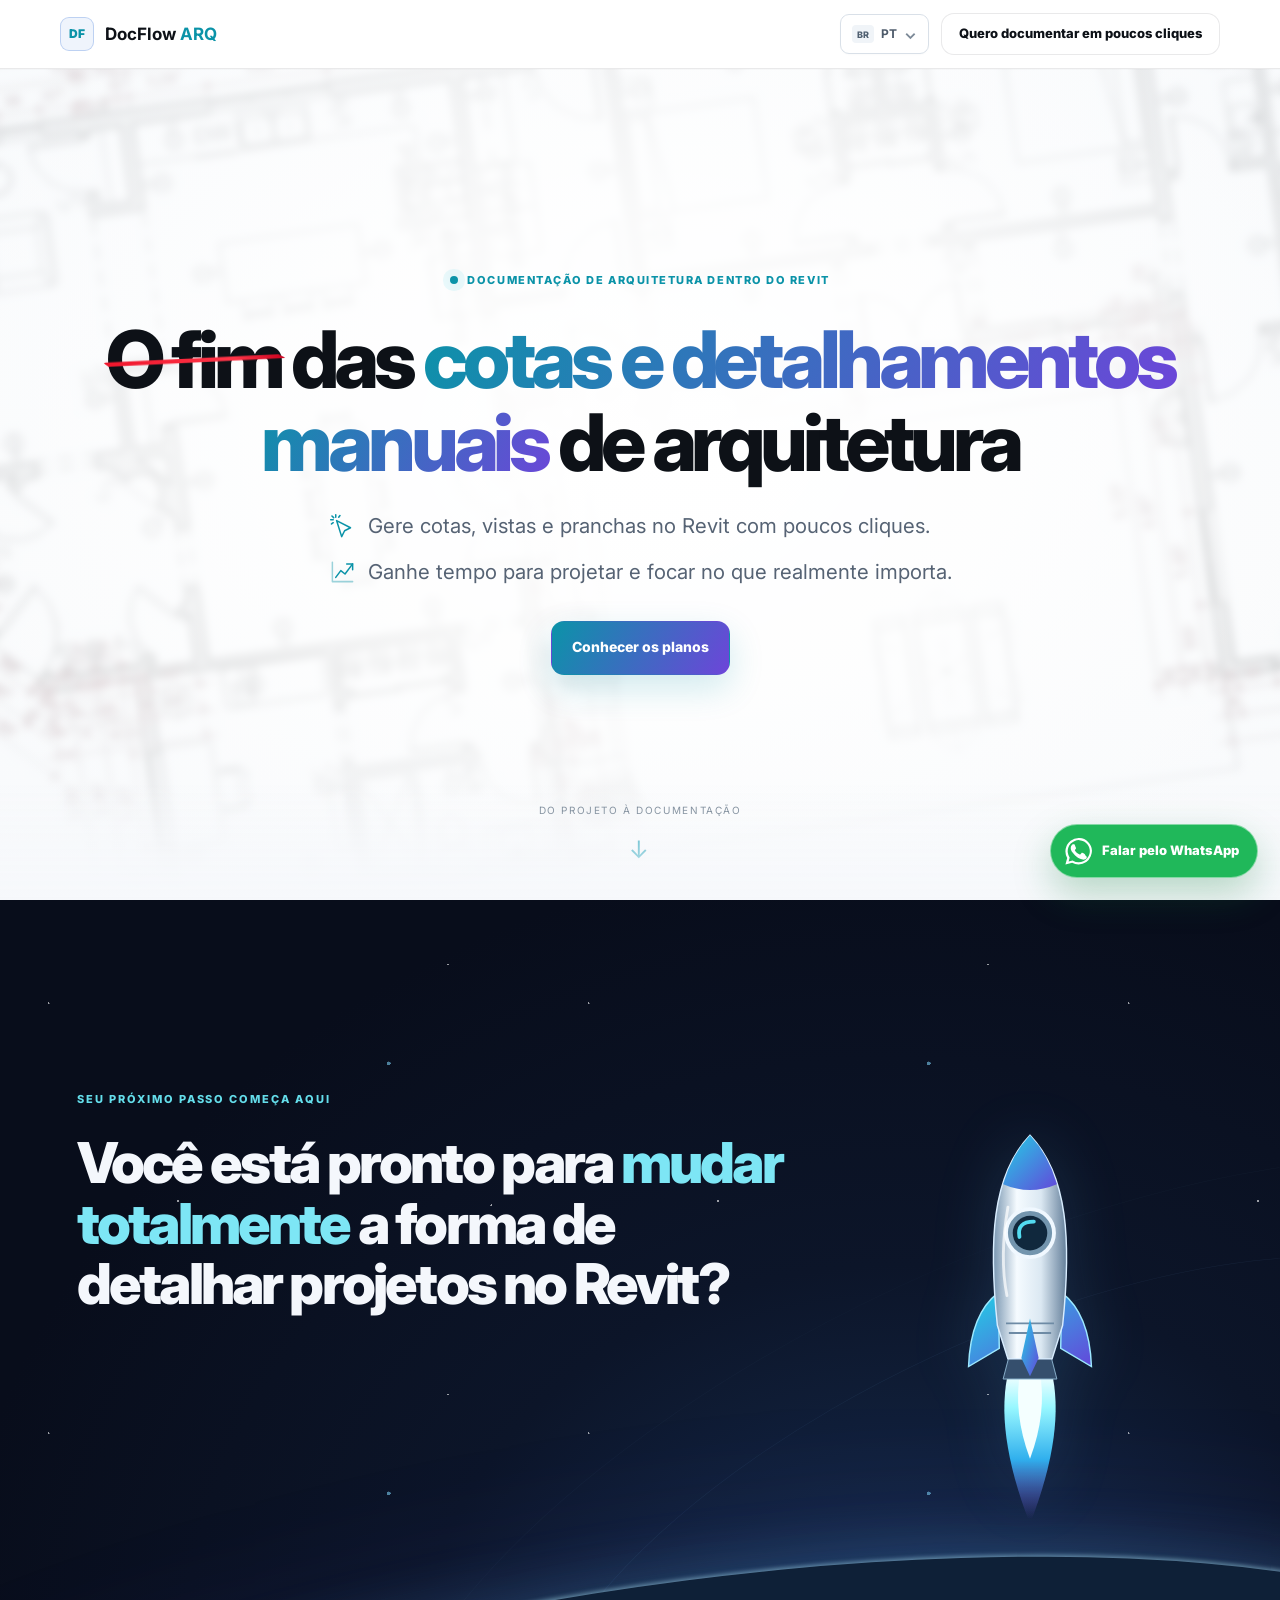
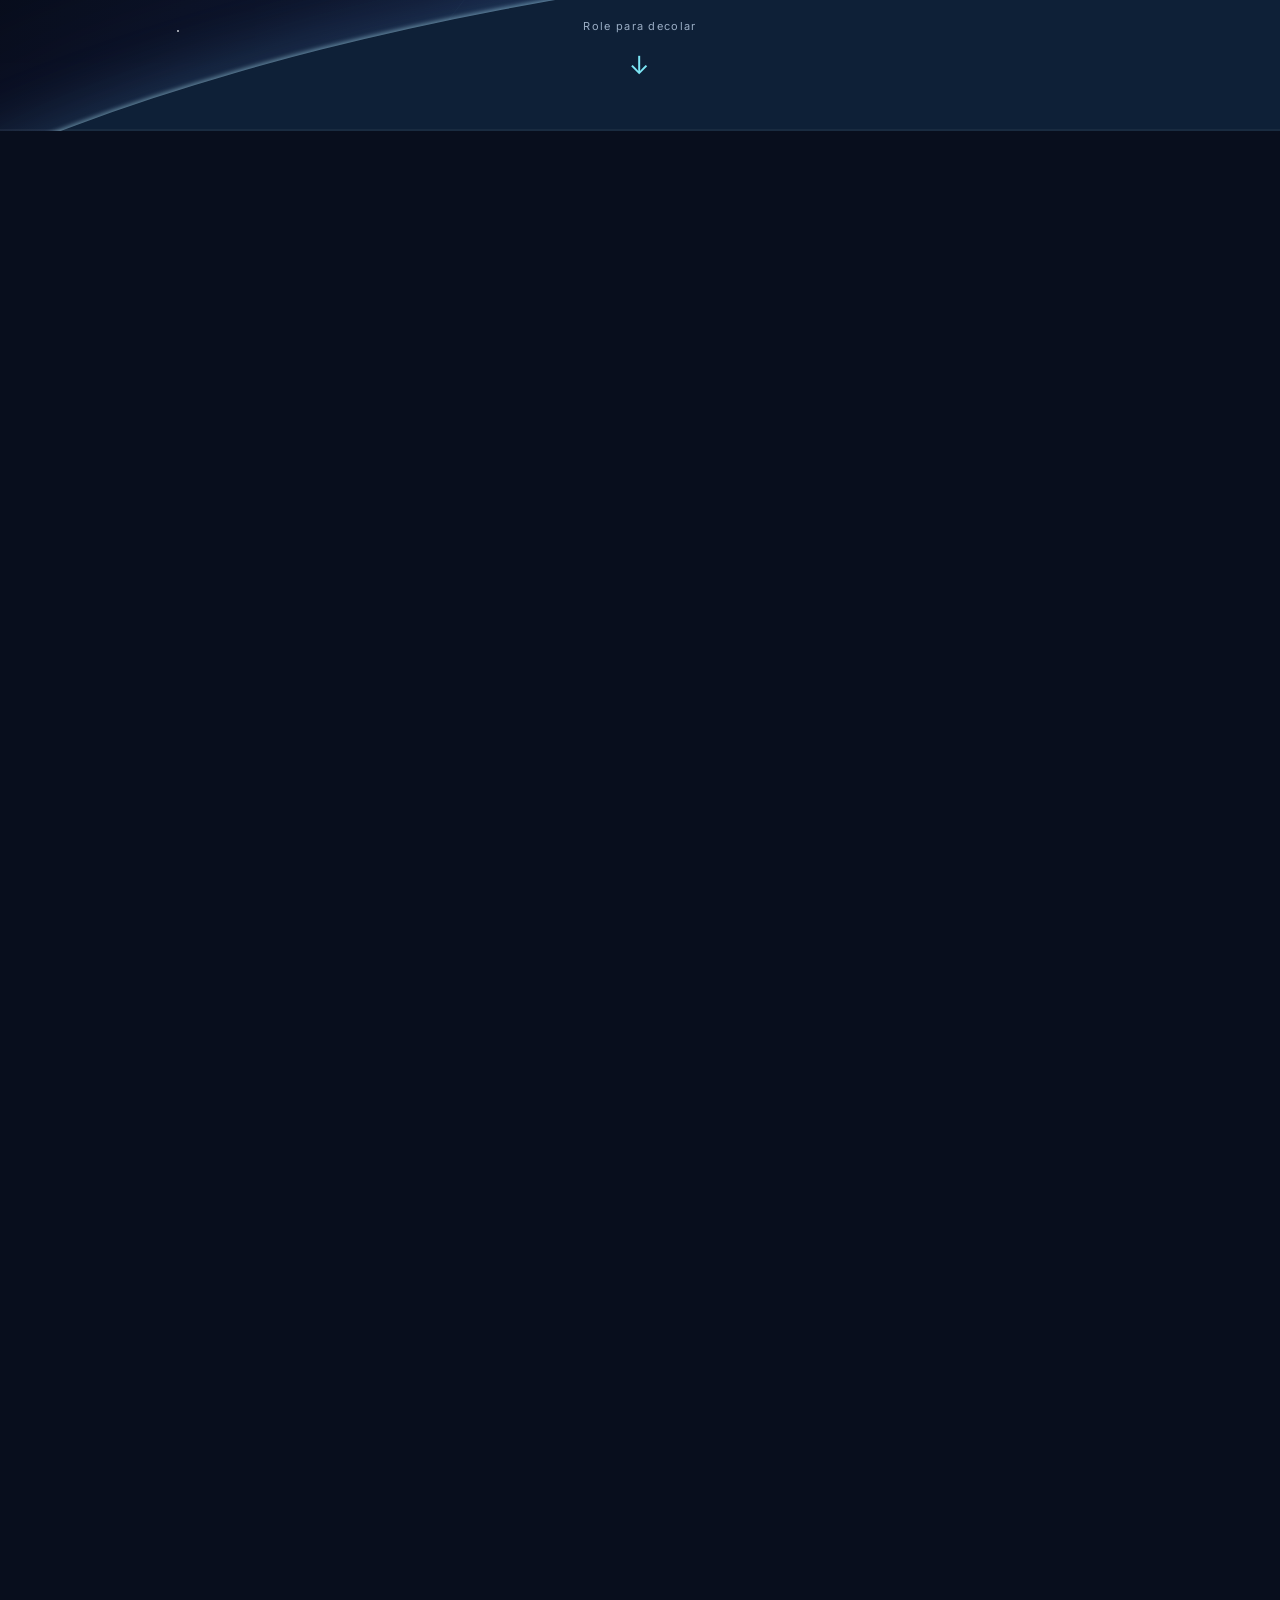
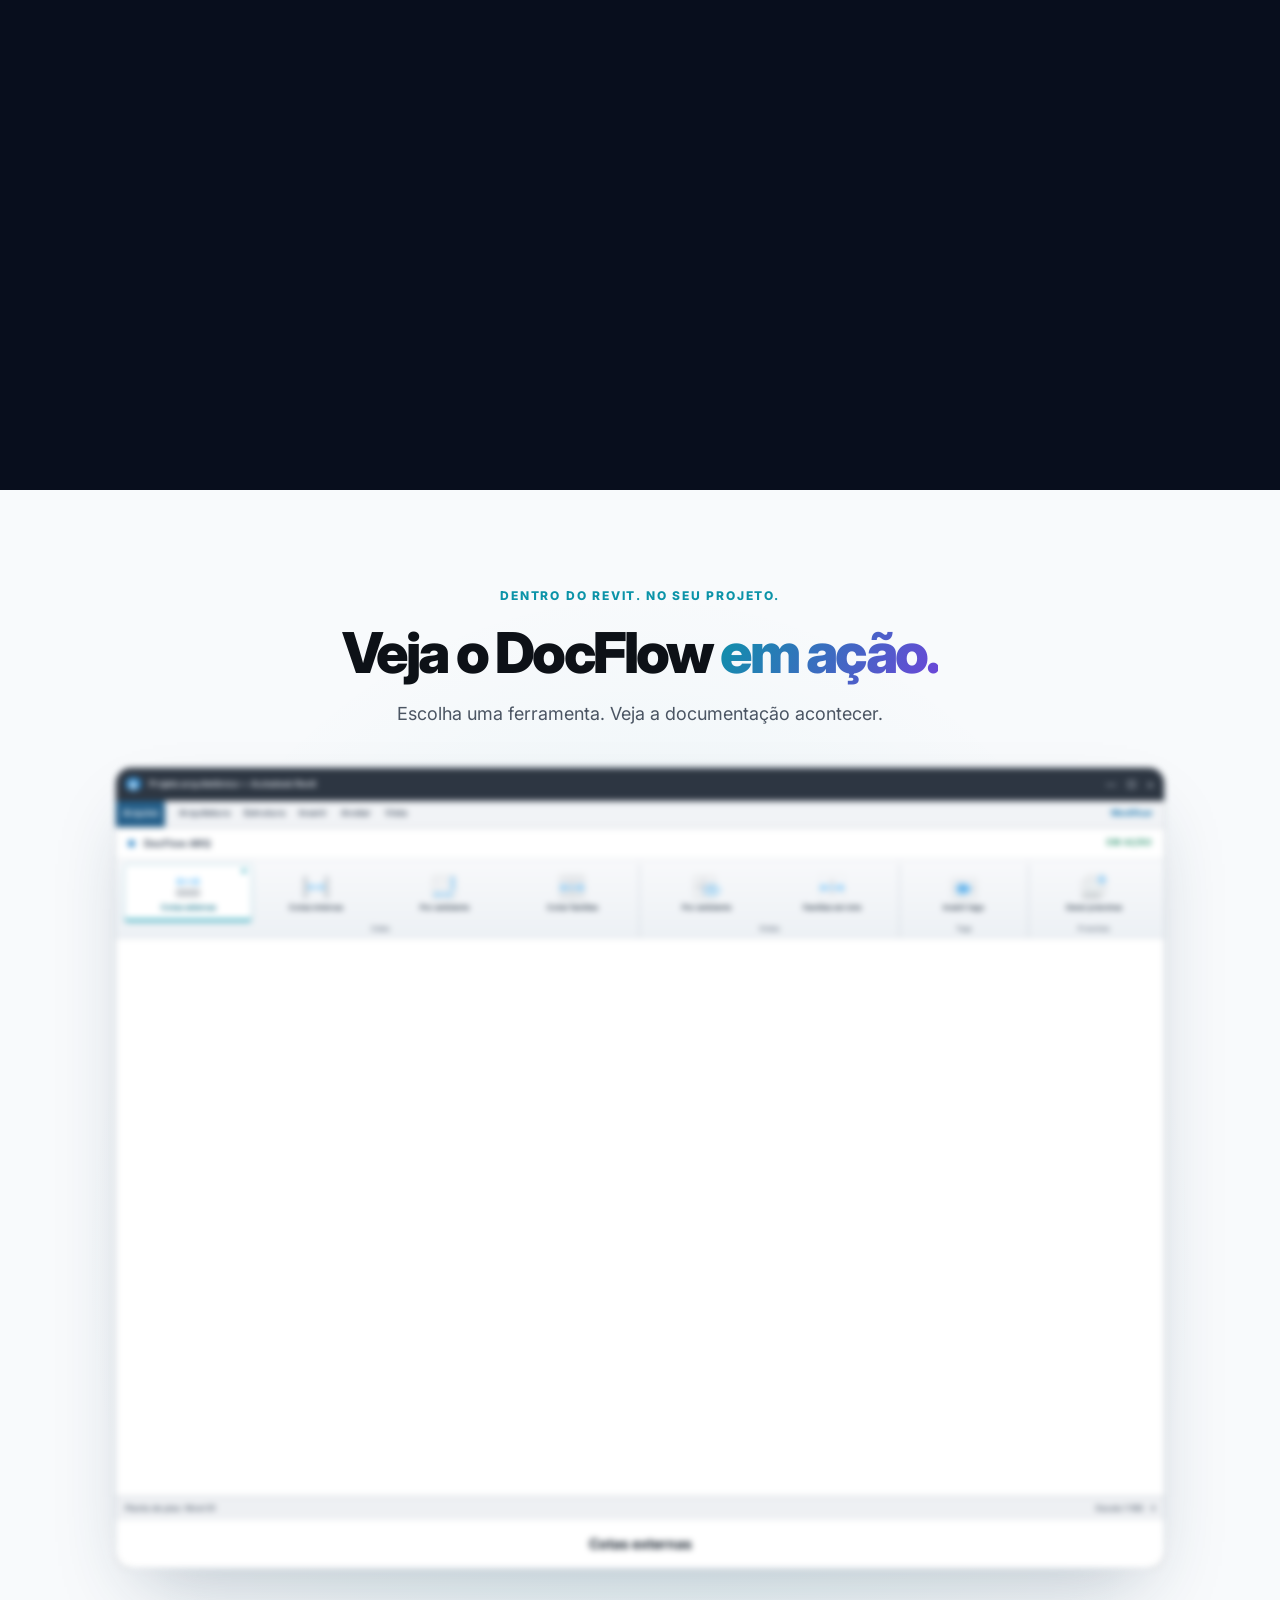
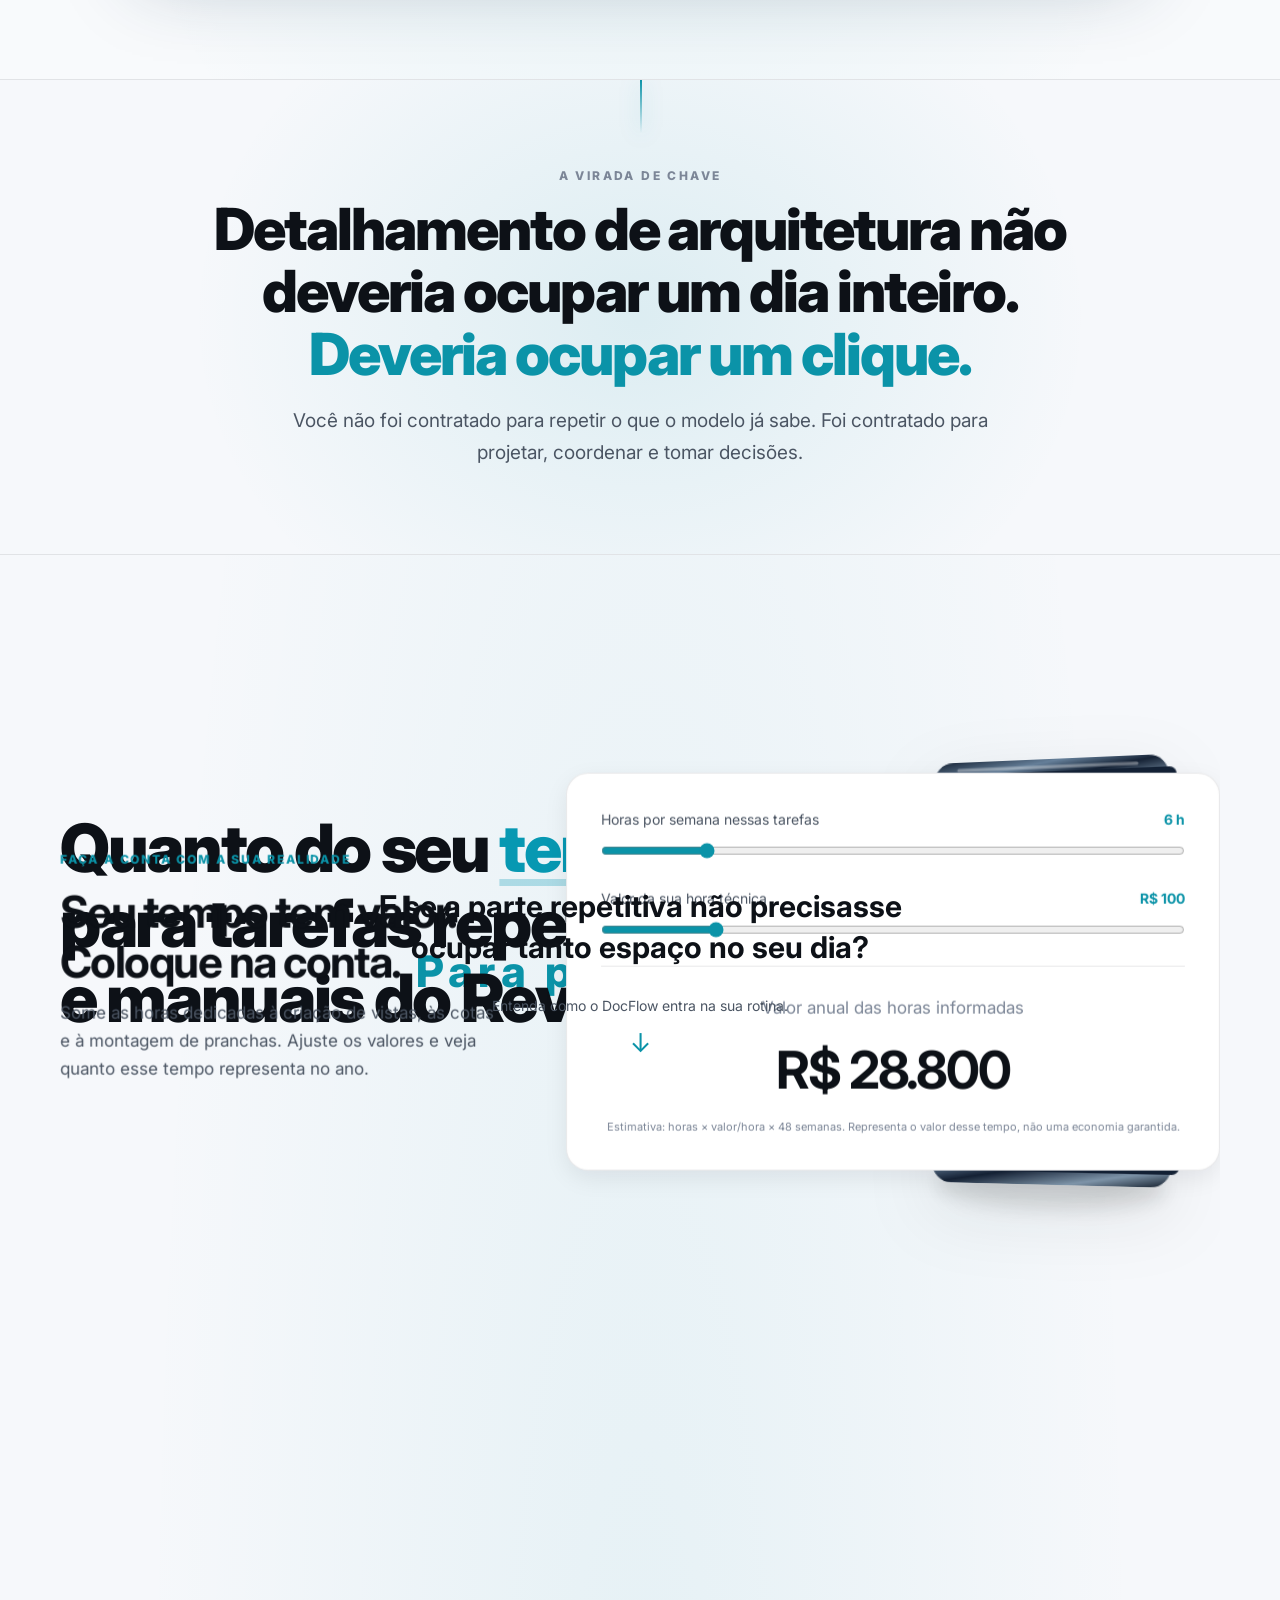
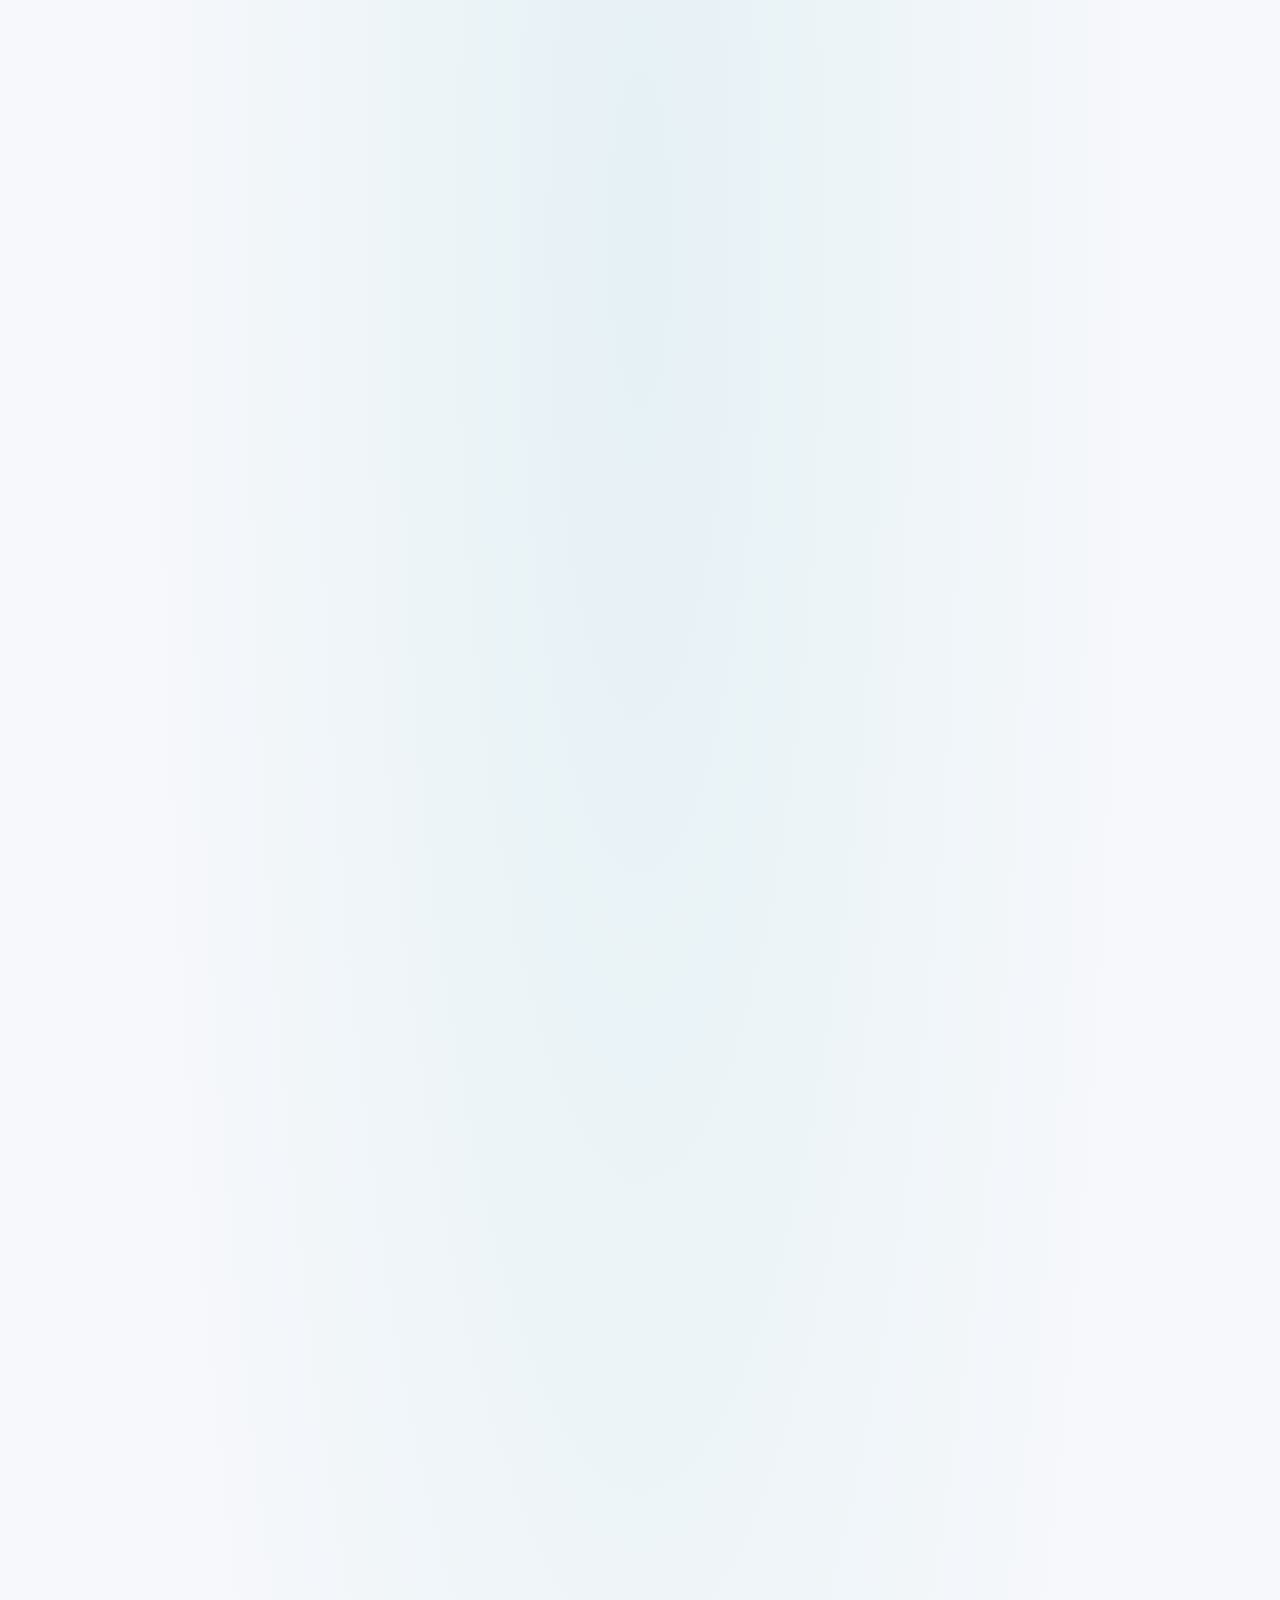
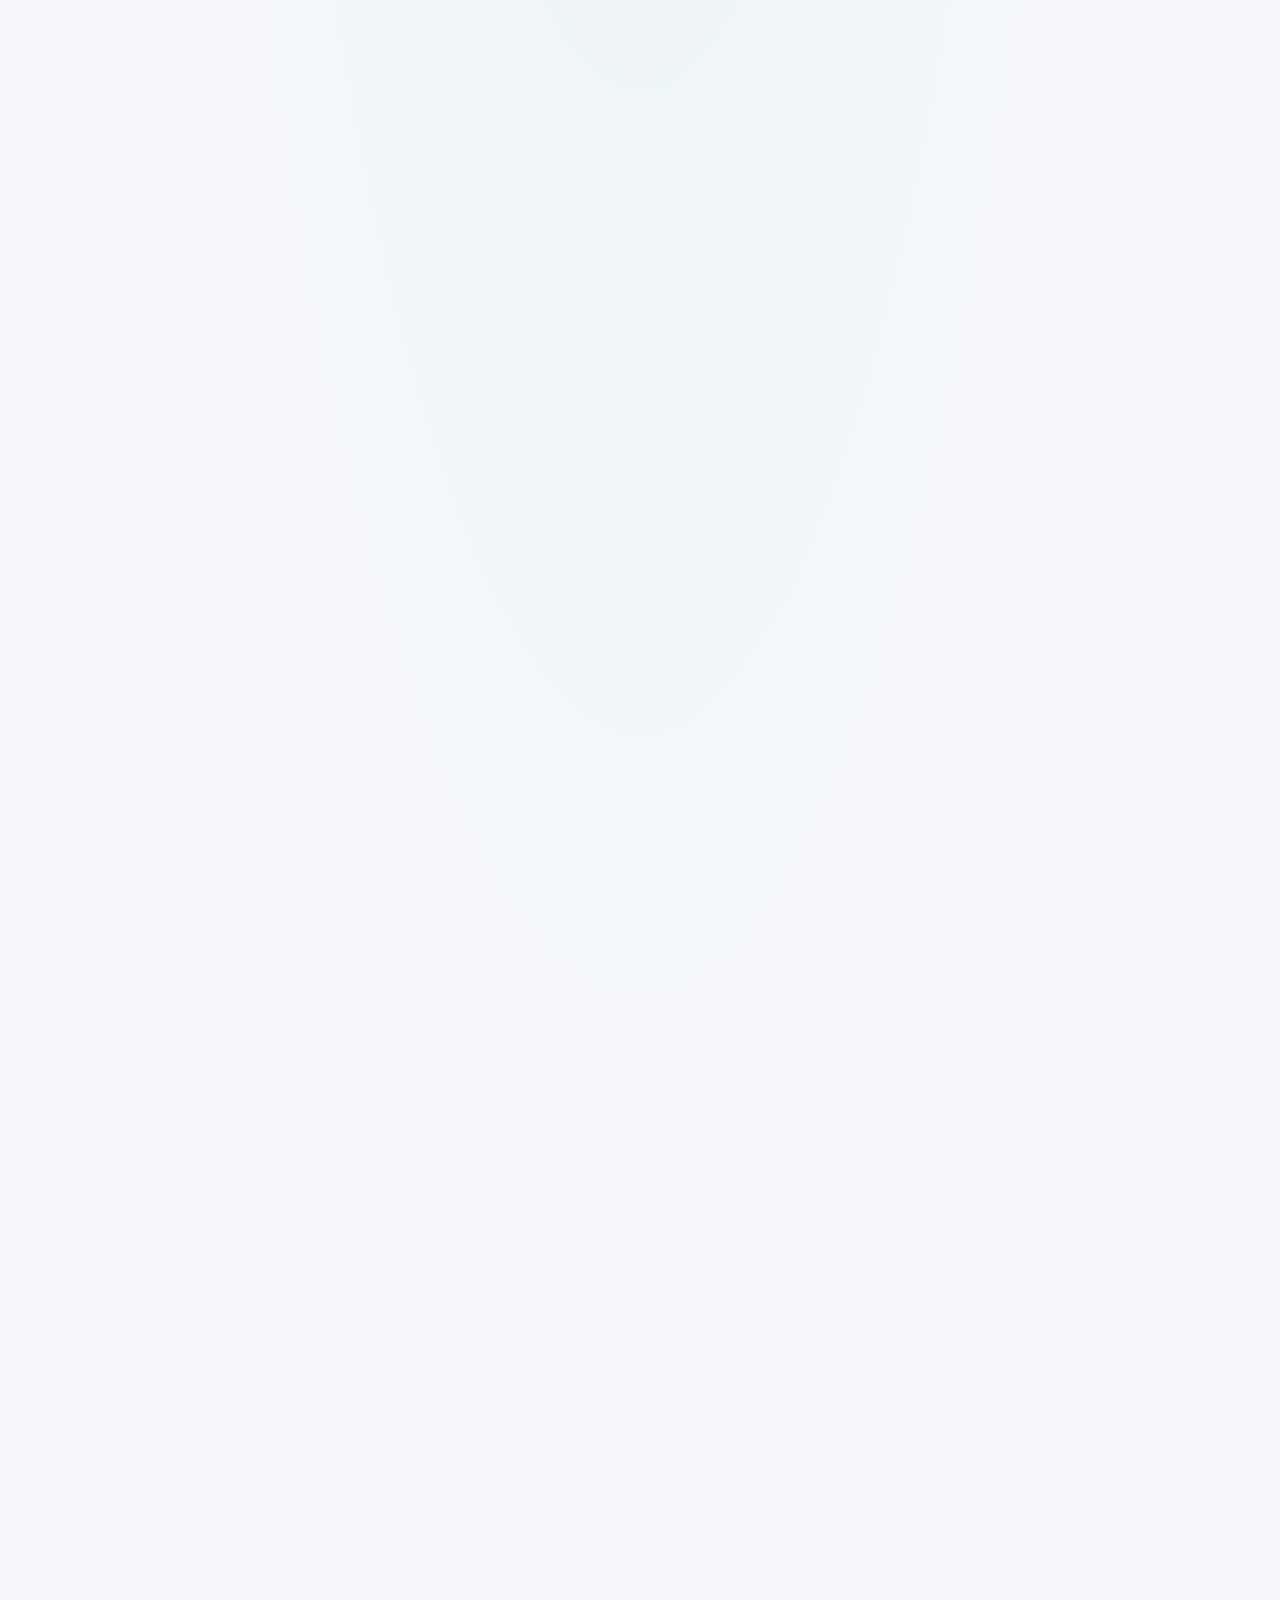
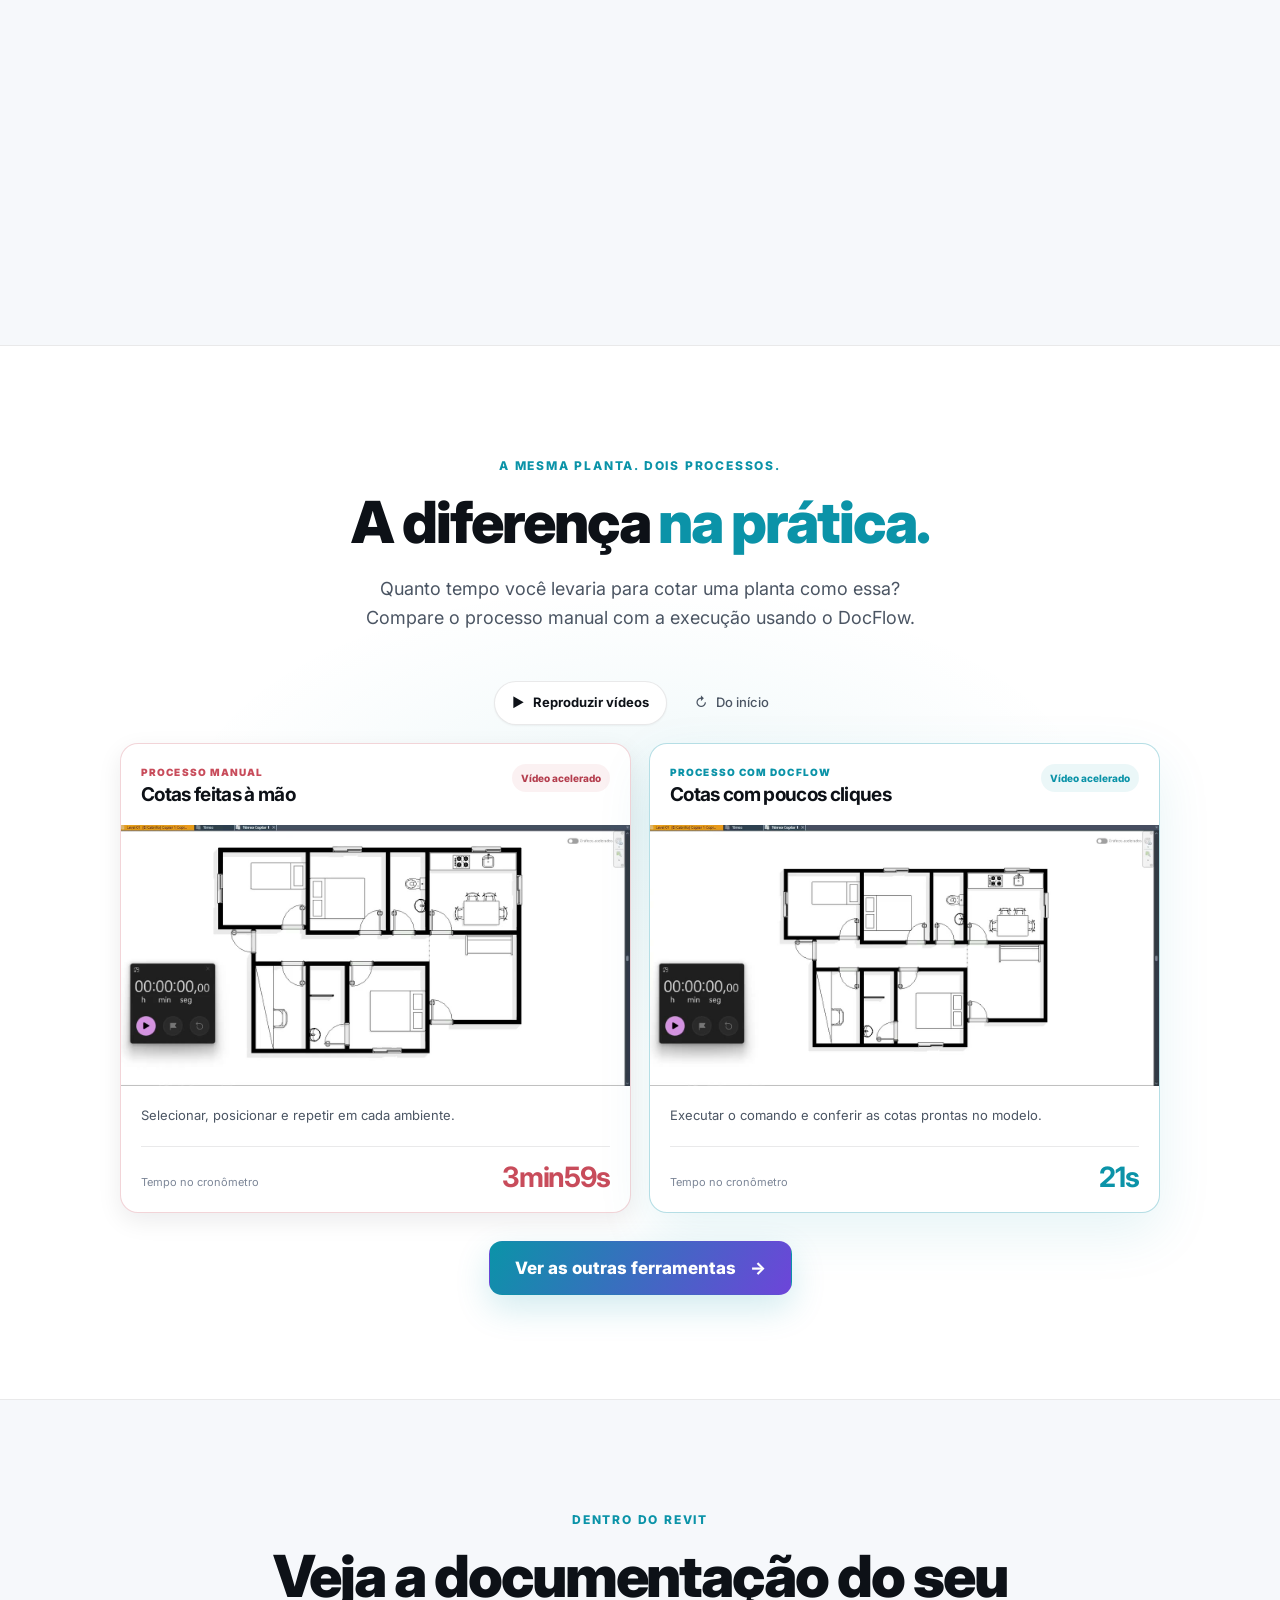
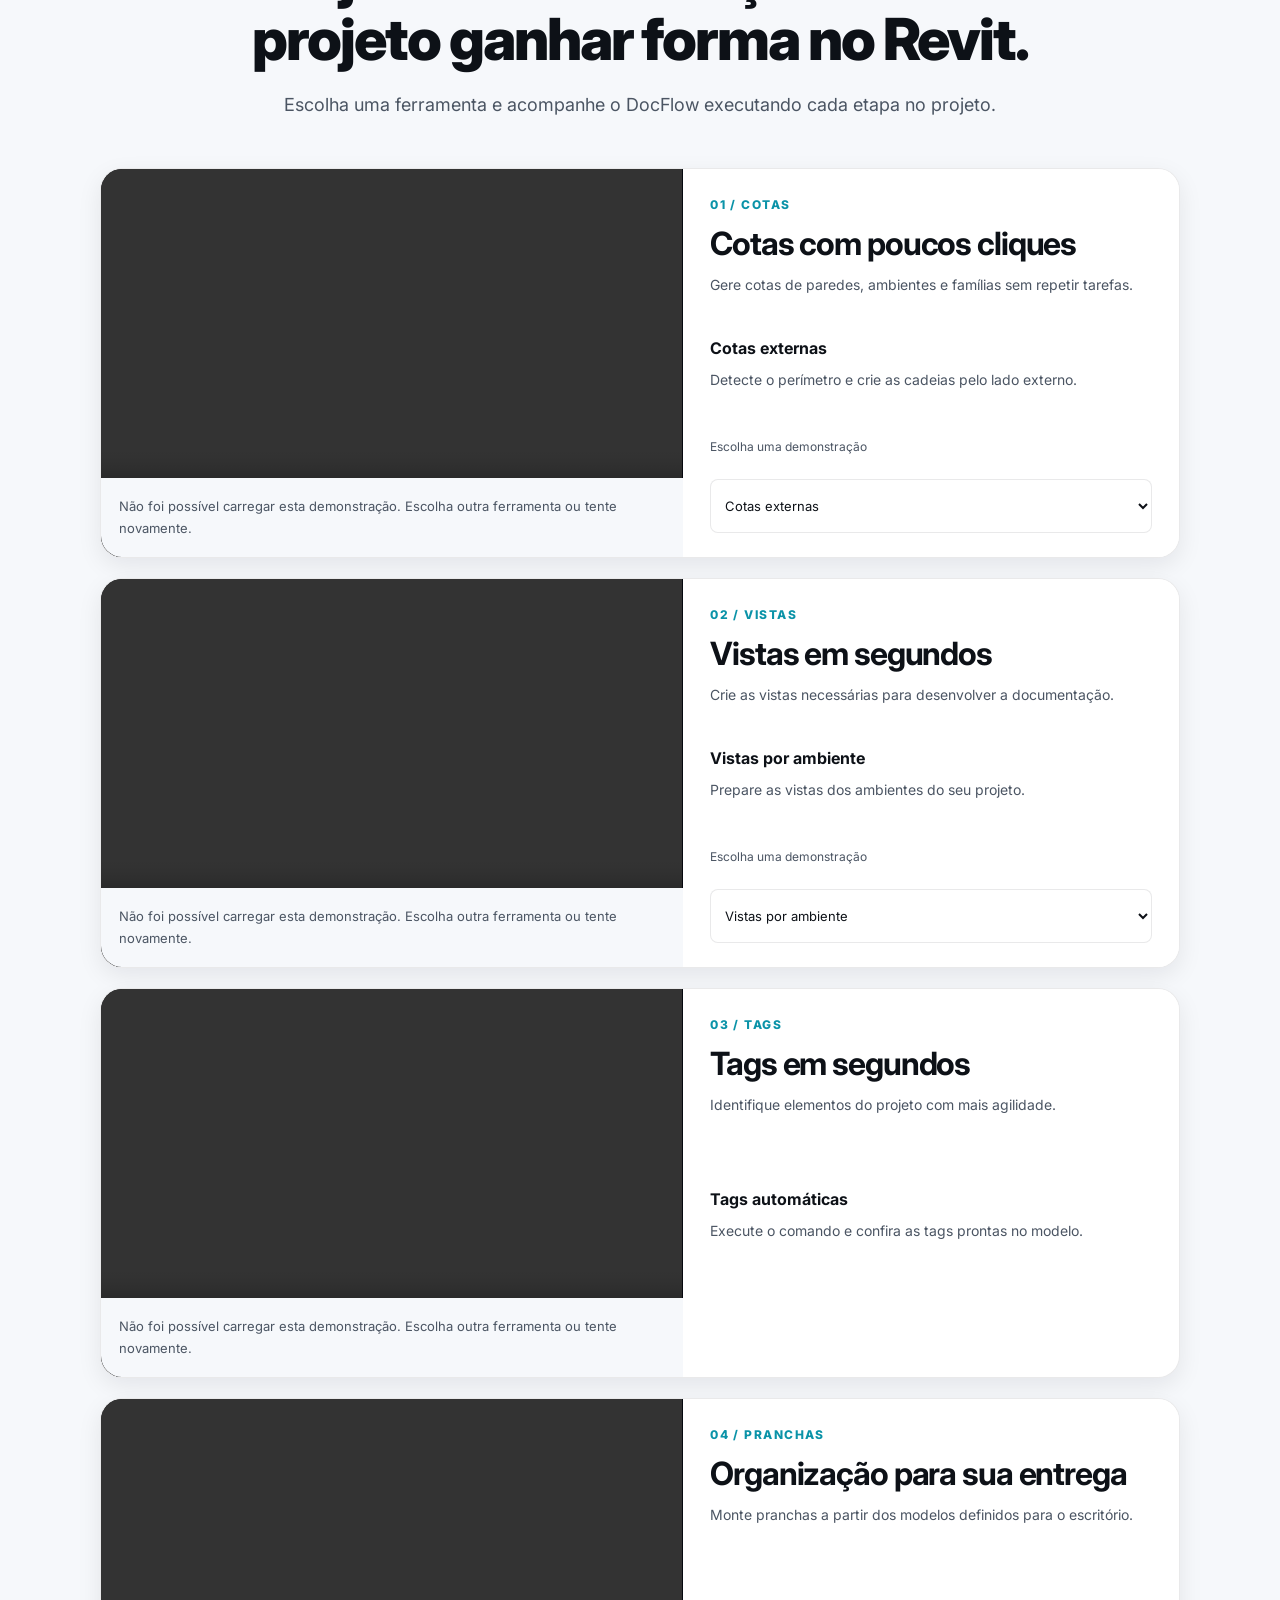
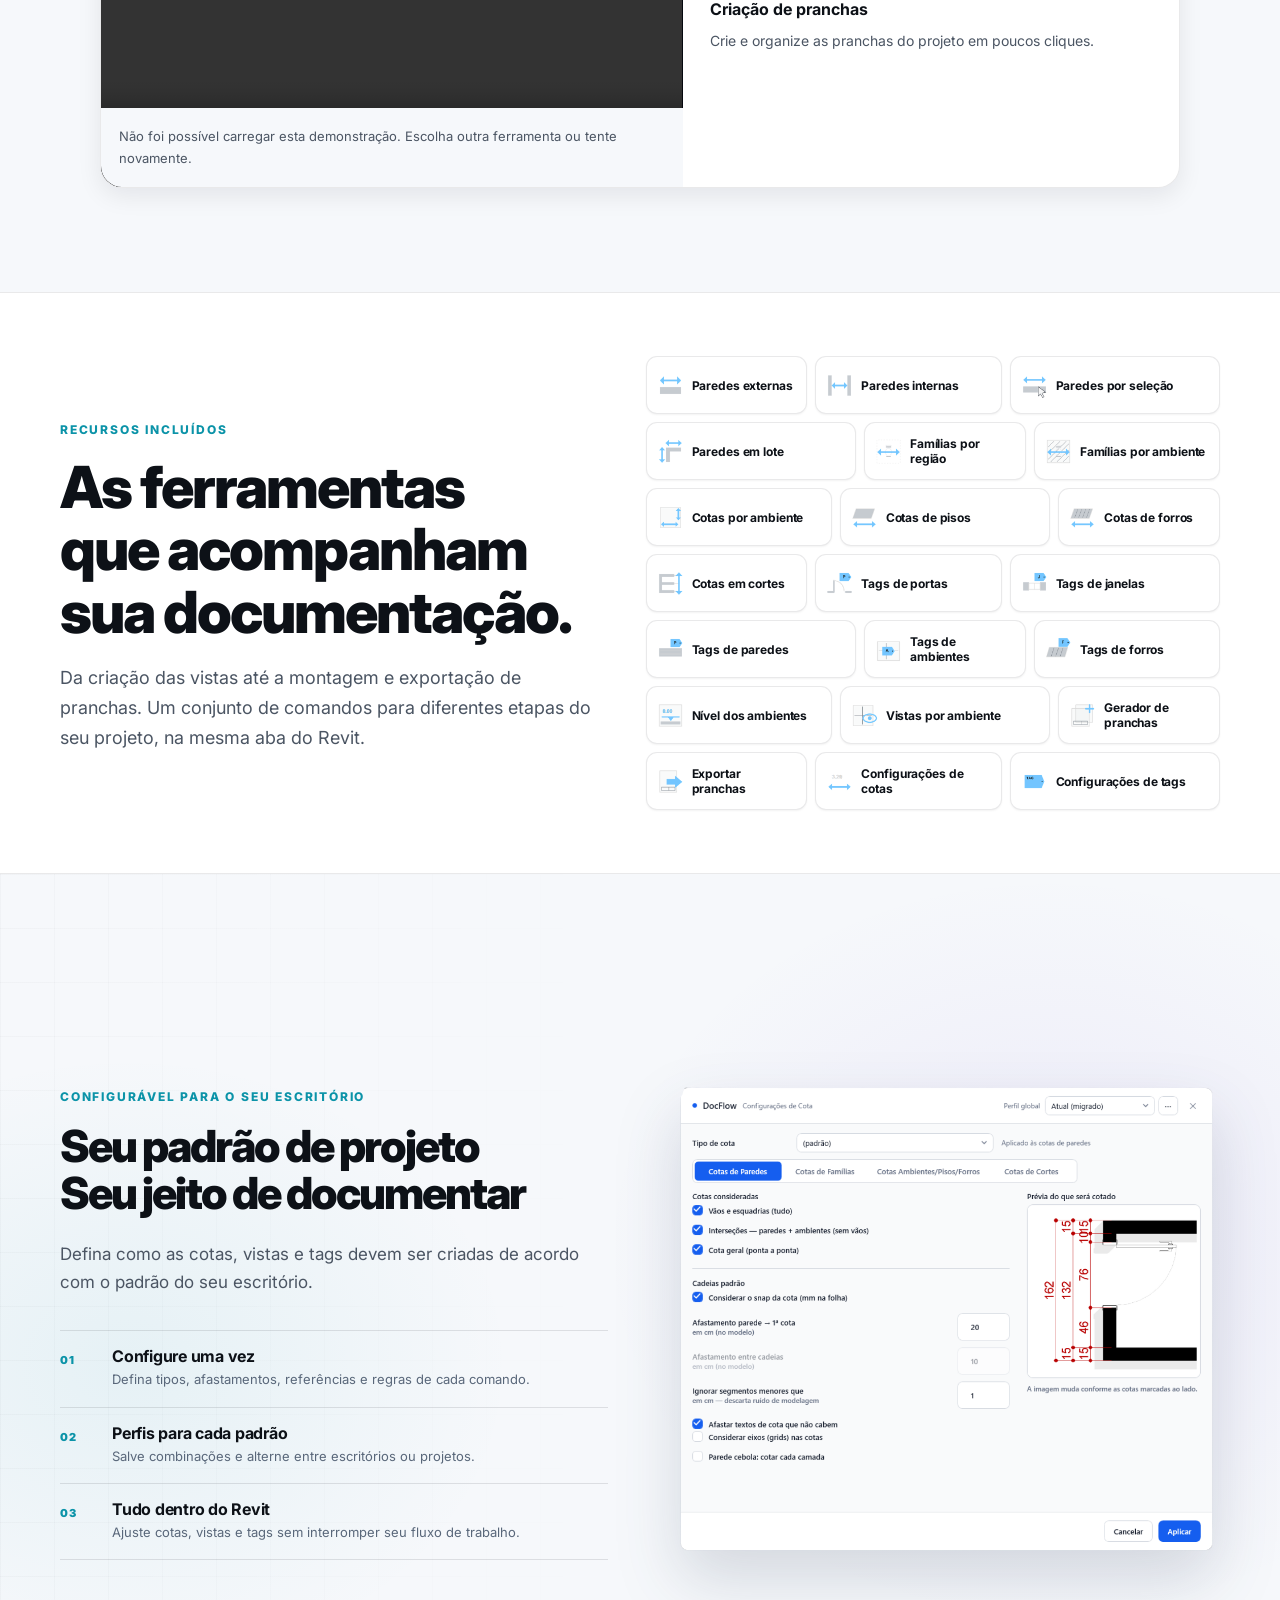
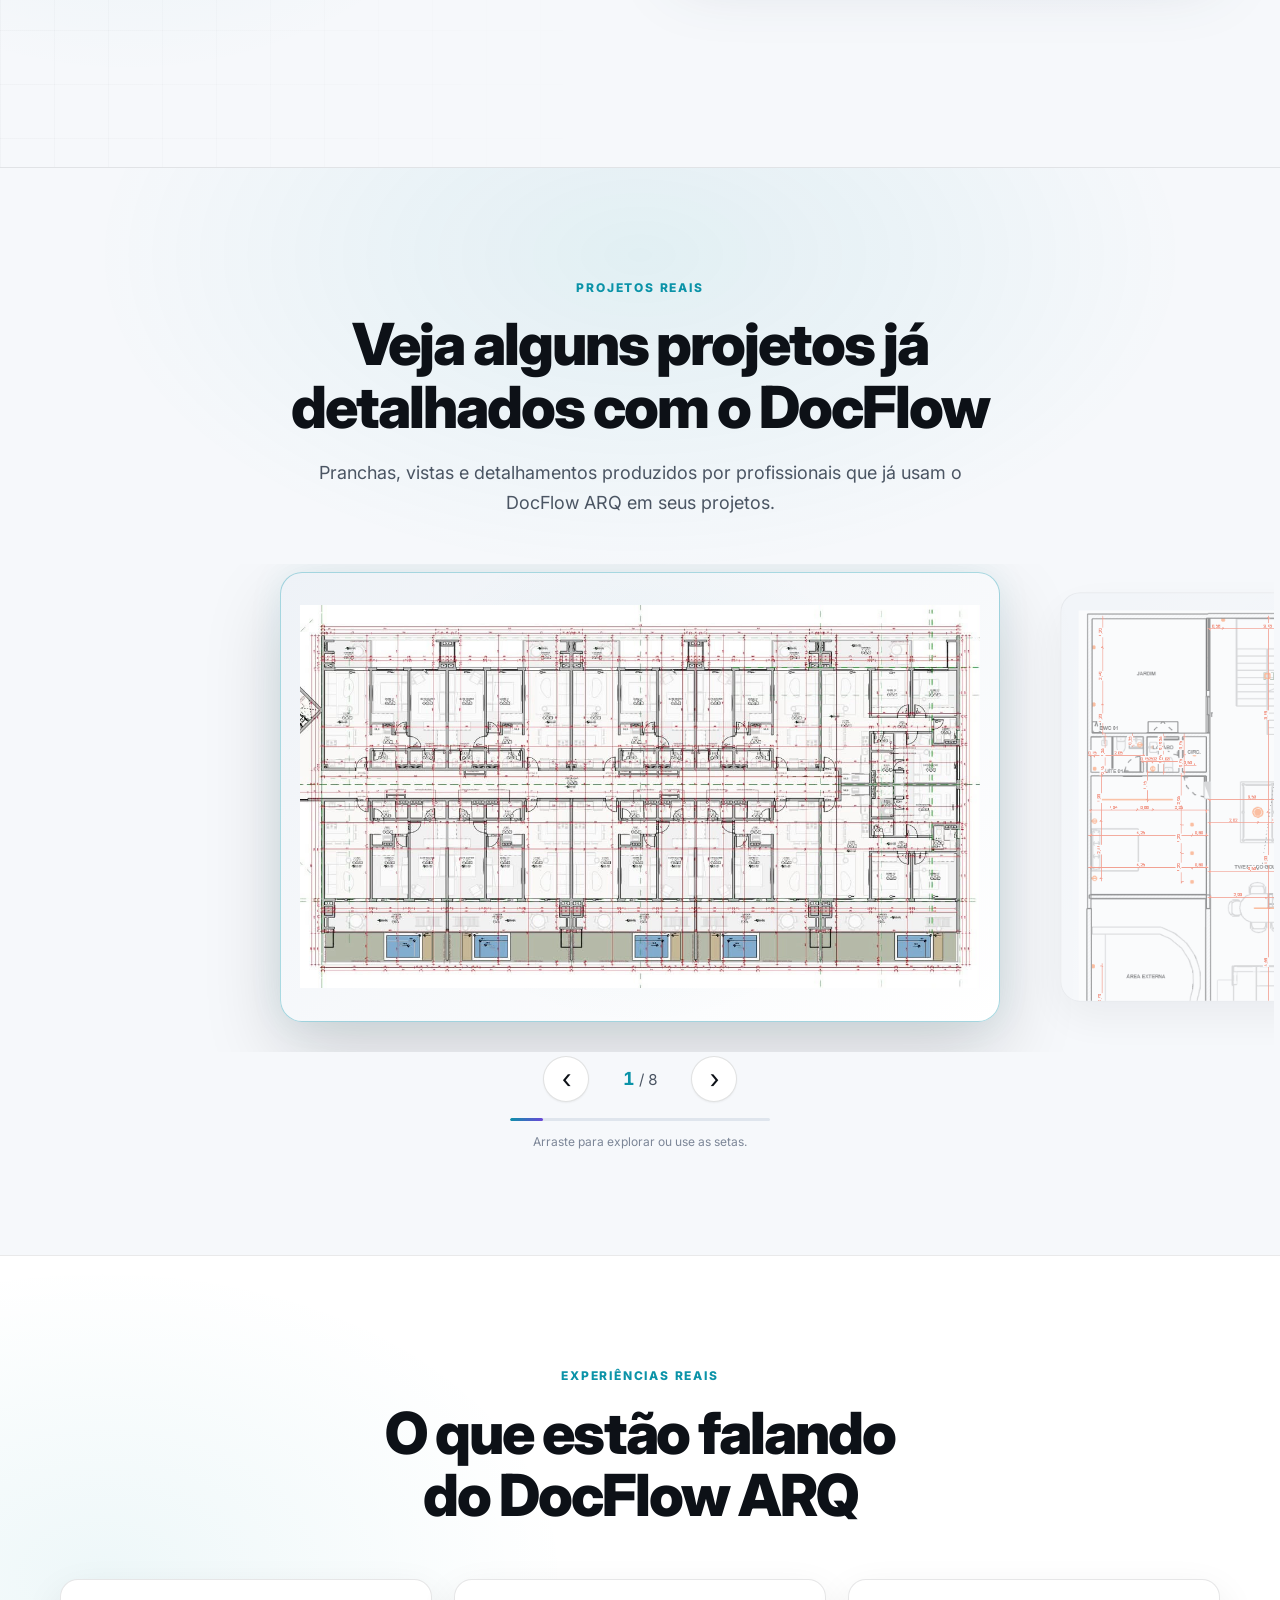
==== commit 948b3a0c: "style: remove launch offer ribbon" ====
--- a/lancamento/index.html
+++ b/lancamento/index.html
@@ -27,7 +27,7 @@
   <link rel="preconnect" href="https://fonts.googleapis.com">
   <link rel="preconnect" href="https://fonts.gstatic.com" crossorigin>
   <link href="https://fonts.googleapis.com/css2?family=Inter:wght@400;500;600;700;800;900&display=swap" rel="stylesheet">
-  <link rel="stylesheet" href="../vendas.css?v=66">
+  <link rel="stylesheet" href="../vendas.css?v=67">
   <link rel="stylesheet" href="lancamento.css?v=5">
 </head>
 <body>
@@ -53,7 +53,6 @@
 
   <main id="topo">
     <section class="hero concept-hero">
-      <div class="launch-offer-ribbon" aria-hidden="true"><span class="offer-ribbon-track"><span class="offer-ribbon-group"><b>OFERTA DE LANÇAMENTO</b><i>◆</i><b>OFERTA DE LANÇAMENTO</b><i>◆</i><b>OFERTA DE LANÇAMENTO</b><i>◆</i></span><span class="offer-ribbon-group"><b>OFERTA DE LANÇAMENTO</b><i>◆</i><b>OFERTA DE LANÇAMENTO</b><i>◆</i><b>OFERTA DE LANÇAMENTO</b><i>◆</i></span></span></div>
       <div class="concept-background" aria-hidden="true"><img src="../media/hero-detalhes.jpg" alt="" fetchpriority="high"><div class="concept-wash"></div></div>
       <div class="container hero-grid">
         <div class="hero-copy">
@@ -467,6 +466,6 @@
   <script src="../vendas.js?v=53"></script>
   <script src="../vendas-i18n.js?v=41"></script>
   <script src="lancamento.js?v=4"></script>
-  <script src="lancamento-i18n.js?v=4"></script>
+  <script src="lancamento-i18n.js?v=5"></script>
 </body>
 </html>
--- a/vendas.css
+++ b/vendas.css
@@ -884,32 +884,13 @@
 @media(max-width:680px){.concept-hero .concept-lead.hero-benefits{max-width:360px;font-size:16px}.concept-hero .hero-benefits li{align-items:start;grid-template-columns:24px minmax(0,1fr);gap:10px}.concept-hero .benefit-icon{width:24px;height:24px;margin-top:2px}}
 
 /* Faixa de lançamento, contida no canto da hero. */
-.launch-offer-ribbon{position:absolute;z-index:5;top:82px;left:-84px;width:390px;min-height:42px;display:flex;align-items:center;justify-content:center;padding:12px 18px;transform:rotate(-35deg);background:linear-gradient(100deg,#079bb1,#6944df);color:#fff;font-size:11px;font-weight:800;letter-spacing:.09em;text-align:center;box-shadow:0 6px 20px #4157a52b;border-block:1px solid #ffffff40;text-decoration:none}
-.launch-offer-ribbon:hover{color:#fff;filter:brightness(1.08)}
-.launch-offer-ribbon:focus-visible{outline:3px solid #0b8ba5;outline-offset:4px}
-@media(max-width:680px){.launch-offer-ribbon{top:0;left:0;width:100%;min-height:31px;transform:none;padding:8px 12px;font-size:9px;letter-spacing:.1em}.hero.concept-hero{padding-top:90px}}
 
 /* Faixa de lançamento ampliada, atravessando a hero. */
 .concept-hero .hero-grid{z-index:3}
-.launch-offer-ribbon{z-index:2;top:70px;left:-330px;width:1320px;min-height:62px;justify-content:space-around;gap:42px;padding:15px 42px;transform:rotate(-34deg);background:linear-gradient(100deg,#079bb1 4%,#327ccf 52%,#6944df 96%);font-size:14px;font-weight:900;letter-spacing:.12em;white-space:nowrap;box-shadow:0 12px 38px #4157a540;border-block-color:#ffffff66}
-.launch-offer-ribbon span{display:block}
-@media(max-width:680px){.launch-offer-ribbon{z-index:5;top:0;left:0;width:100%;min-height:34px;transform:none;padding:9px 12px;font-size:9px;letter-spacing:.1em;justify-content:center}.launch-offer-ribbon span:not(:first-child){display:none}}
 
 /* Faixa de lançamento: versão grande e vermelha. */
-.launch-offer-ribbon{top:58px;left:-390px;width:1580px;min-height:88px;padding:22px 56px;gap:58px;background:linear-gradient(100deg,#b90019 0%,#ef152b 48%,#a90017 100%);font-size:18px;letter-spacing:.14em;text-shadow:0 2px 10px rgba(74,0,9,.35);box-shadow:0 18px 48px rgba(190,0,25,.34),0 0 0 1px rgba(255,255,255,.22) inset;border-block-color:rgba(255,255,255,.72)}
-.launch-offer-ribbon:hover{background:linear-gradient(100deg,#cc001c 0%,#ff263b 48%,#bd001a 100%);filter:none}
-@media(max-width:680px){.launch-offer-ribbon{top:0;left:0;width:100%;min-height:40px;padding:11px 12px;font-size:10px;letter-spacing:.12em;box-shadow:0 8px 24px rgba(190,0,25,.24)}}
 
 /* Letreiro contínuo da oferta. */
-.launch-offer-ribbon{overflow:hidden;justify-content:flex-start;padding-inline:0}
-.launch-offer-ribbon .offer-ribbon-track{display:flex;width:max-content;flex:none;animation:offerRibbonLoop 24s linear infinite;will-change:transform}
-.launch-offer-ribbon .offer-ribbon-group{display:flex;align-items:center;flex:none;gap:42px;padding-right:42px}
-.launch-offer-ribbon .offer-ribbon-group b{font:inherit;color:inherit;white-space:nowrap}
-.launch-offer-ribbon .offer-ribbon-group i{font-style:normal;font-size:.62em;color:#fff8;filter:drop-shadow(0 0 5px #fff8)}
-.launch-offer-ribbon:hover .offer-ribbon-track{animation-play-state:paused}
-@keyframes offerRibbonLoop{to{transform:translateX(-50%)}}
-@media(max-width:680px){.launch-offer-ribbon .offer-ribbon-track{display:flex;animation-duration:19s}.launch-offer-ribbon .offer-ribbon-group{display:flex;gap:26px;padding-right:26px}.launch-offer-ribbon .offer-ribbon-group b,.launch-offer-ribbon .offer-ribbon-group i{display:block!important}}
-@media(prefers-reduced-motion:reduce){.launch-offer-ribbon .offer-ribbon-track{animation:none}.launch-offer-ribbon .offer-ribbon-group:nth-child(2){display:none}}
 
 /* Segundo caminho da hero: descoberta das ferramentas. */
 .concept-hero .hero-actions{gap:12px}
@@ -918,7 +899,6 @@
 .button-play{display:grid;place-items:center;width:25px;height:25px;padding-left:2px;border-radius:50%;background:linear-gradient(135deg,#079bb1,#6944df);color:#fff;font-size:8px;box-shadow:0 5px 13px rgba(68,84,185,.24)}
 @media(max-width:680px){.concept-hero .hero-actions{width:100%;max-width:360px}.concept-hero .hero-actions .button{width:100%}}
 
-.launch-offer-ribbon{pointer-events:none;cursor:default}
 
 
 /* Ribbon interativa: ícones originais dos comandos DocFlow. */
@@ -1202,4 +1182,4 @@
 .project-carousel-progress span{display:block;width:12.5%;height:100%;border-radius:inherit;background:var(--gradient);transition:width .35s ease}
 .project-carousel-hint{margin:11px 0 0;color:var(--dim);font-size:12px;text-align:center}
 @media(max-width:680px){.project-showcase-heading{margin-bottom:30px}.project-carousel-stage{gap:14px;width:100%;padding-inline:9vw;scroll-padding-inline:9vw}.project-slide{flex-basis:82vw;aspect-ratio:4/3;border-radius:17px}.project-slide img{padding:9px}.project-carousel-controls{margin-top:0}.project-carousel-hint{padding-inline:24px}}
-@media(prefers-reduced-motion:reduce){.project-slide,.project-carousel-progress span{transition:none}}+@media(prefers-reduced-motion:reduce){.project-slide,.project-carousel-progress span{transition:none}}
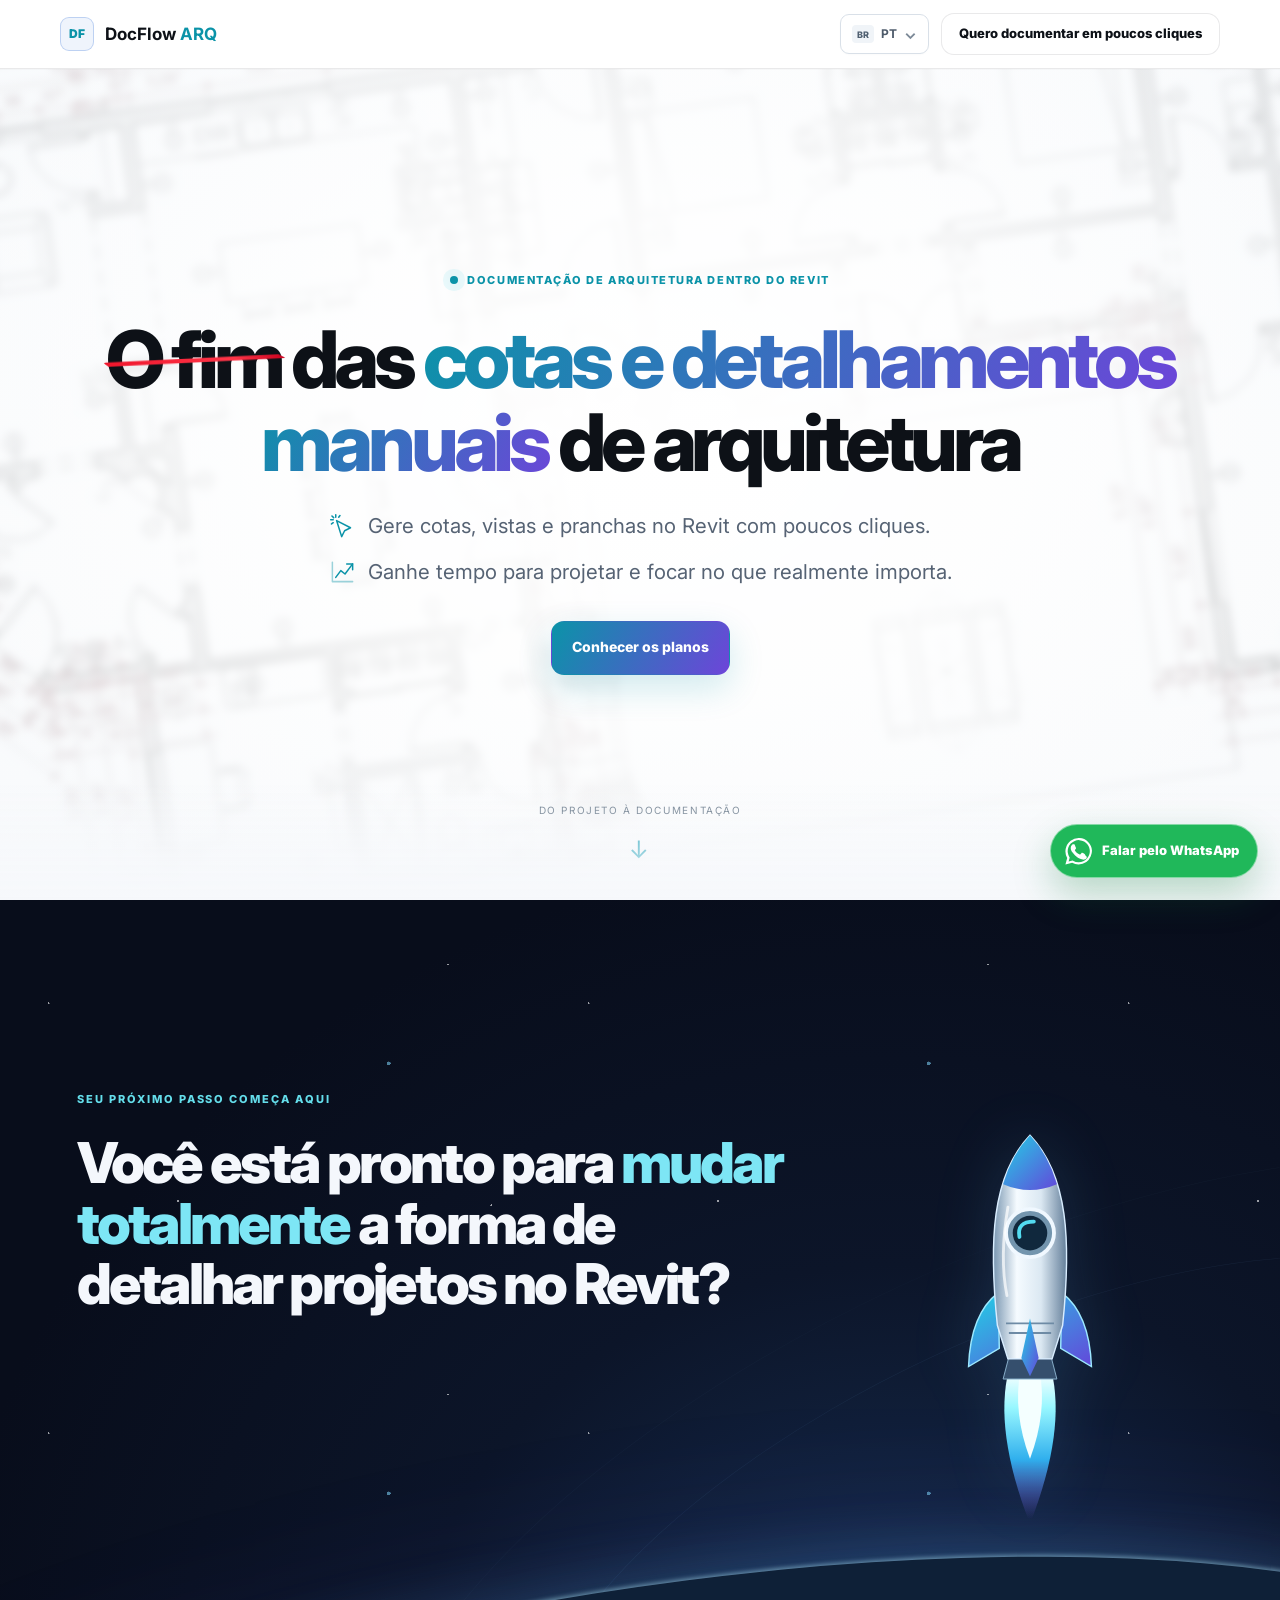
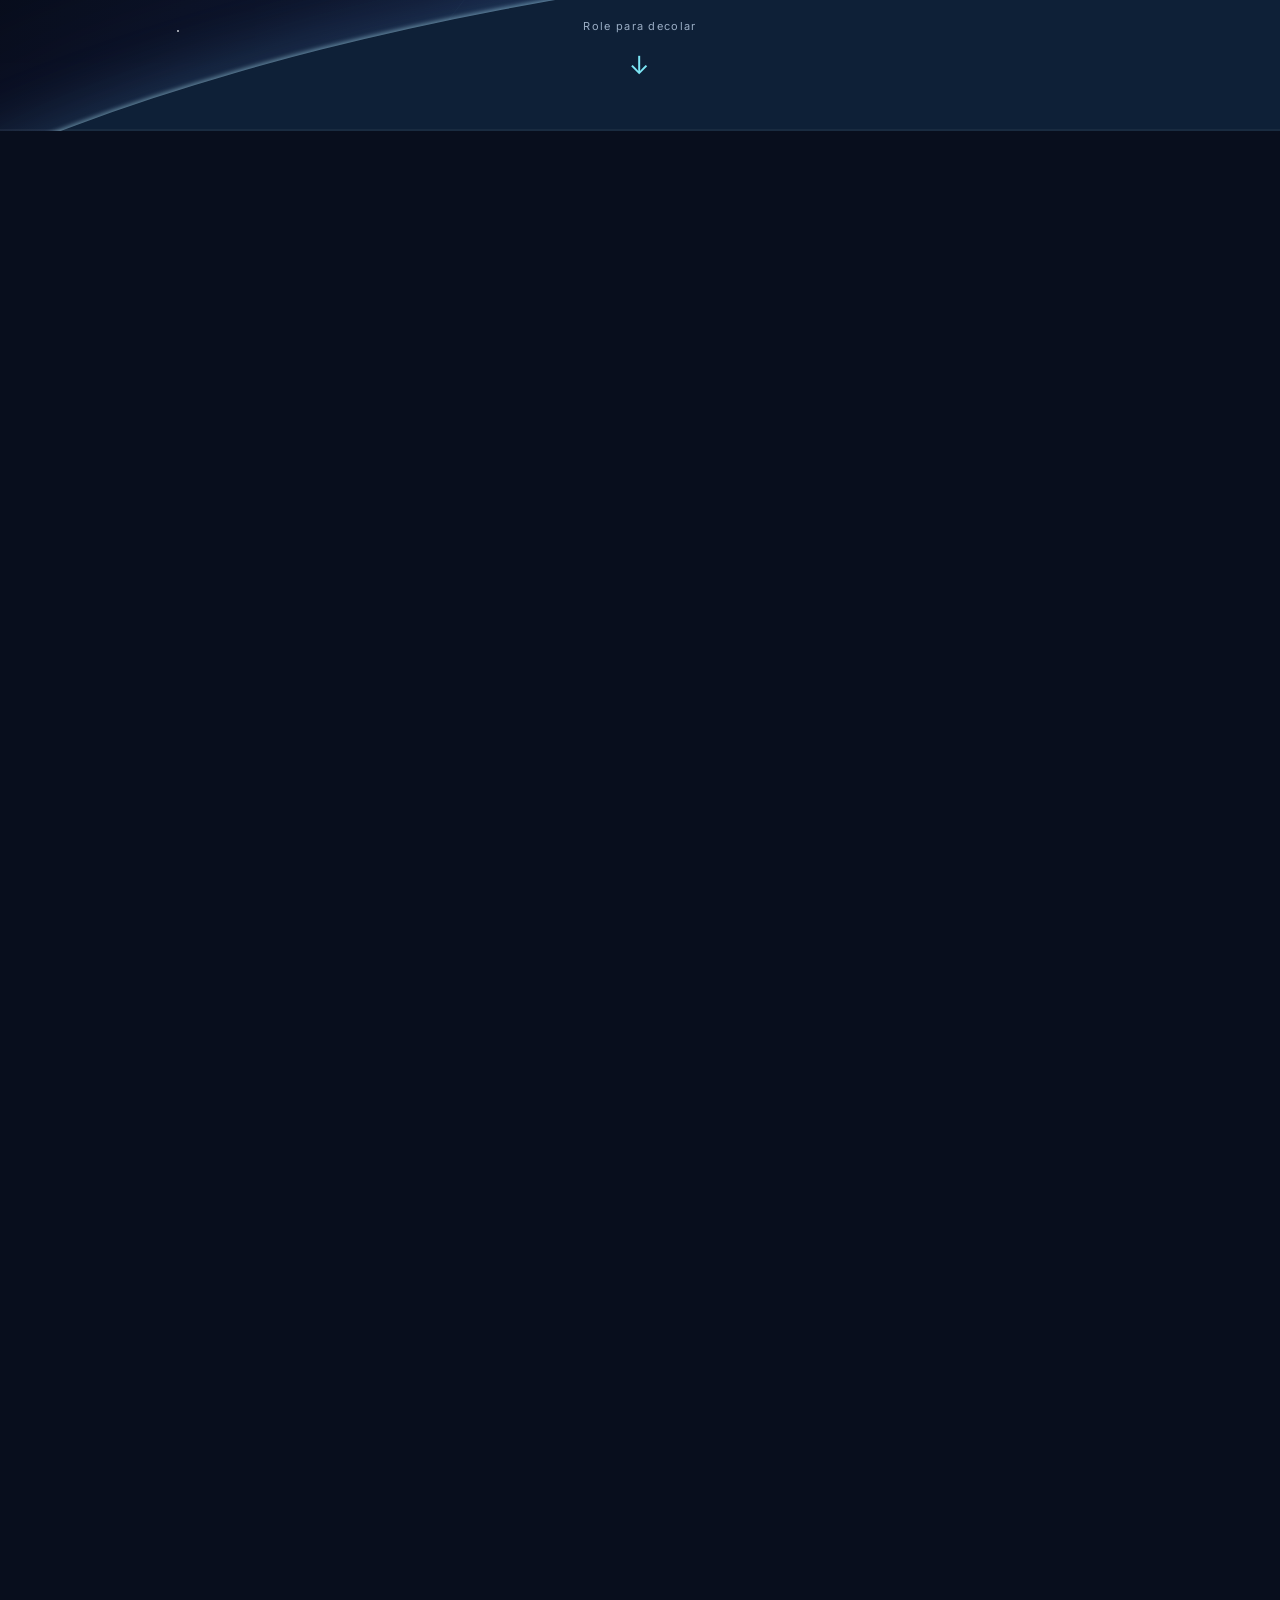
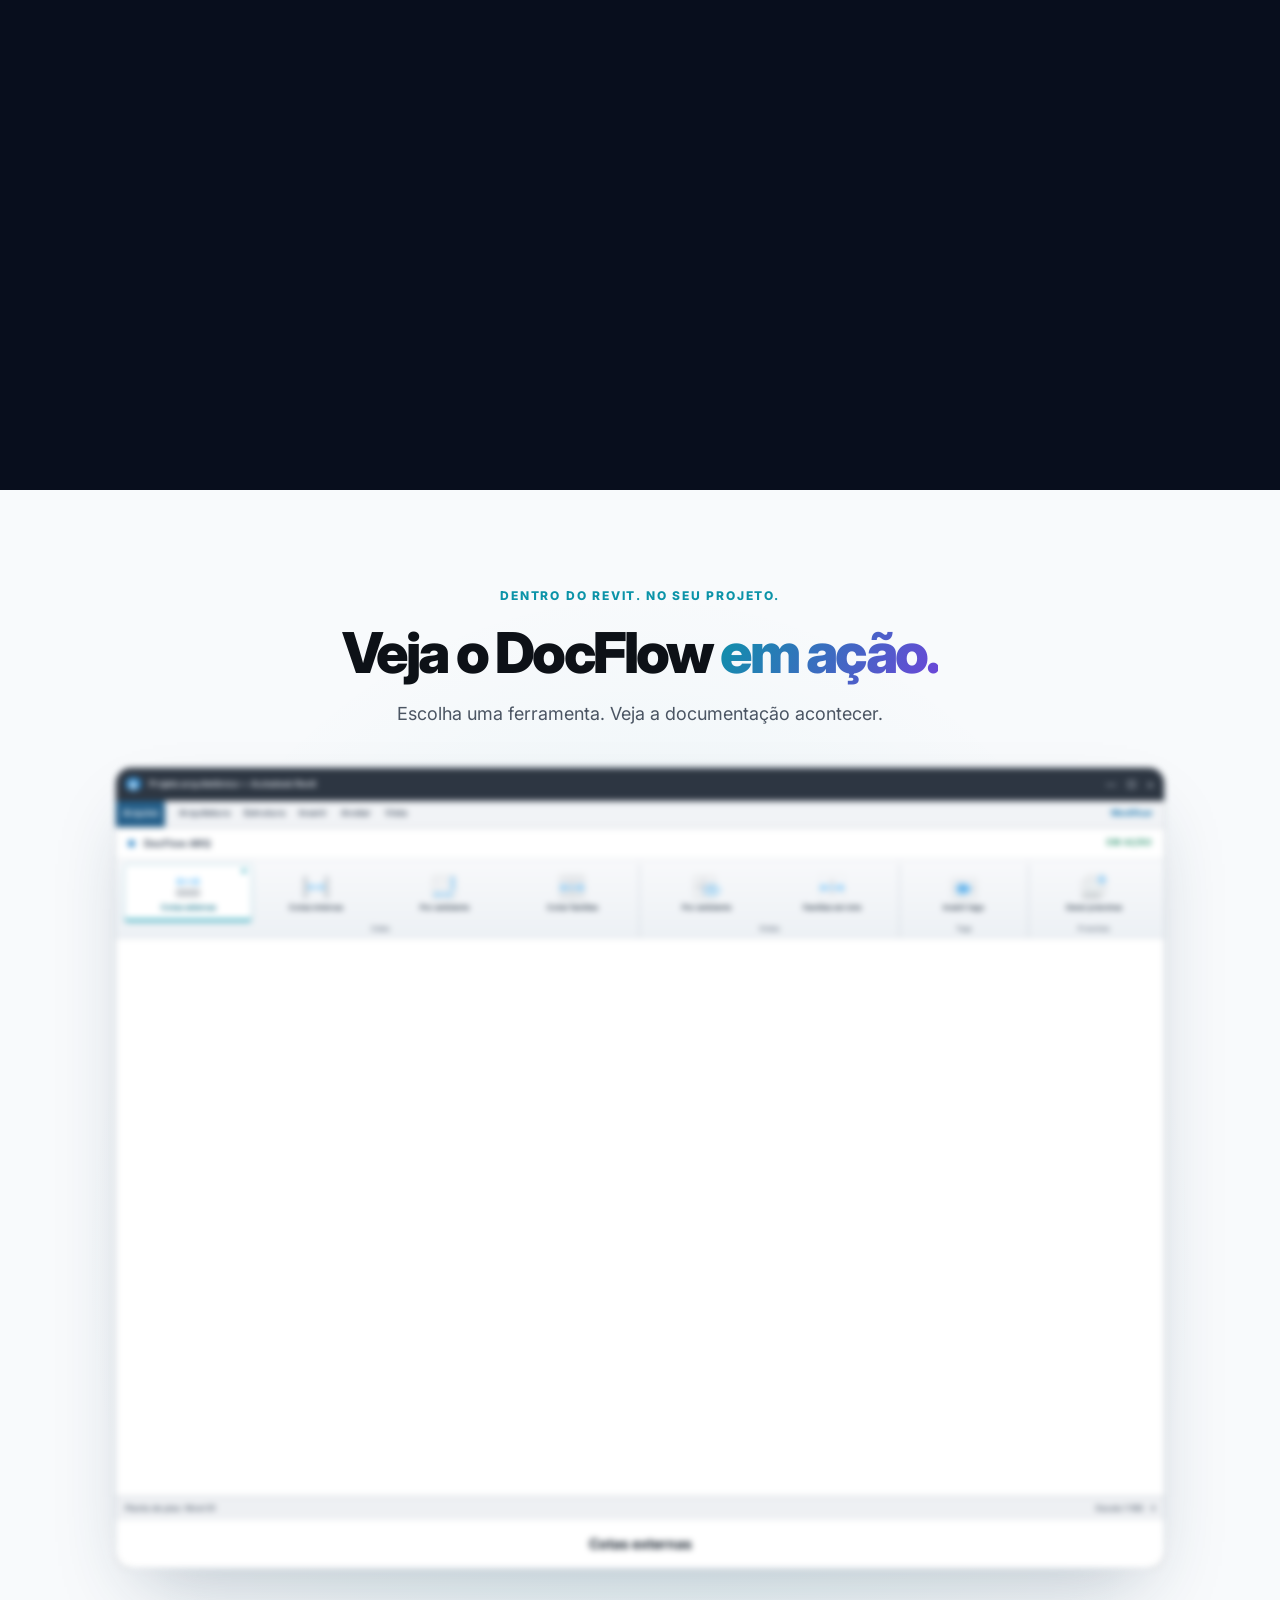
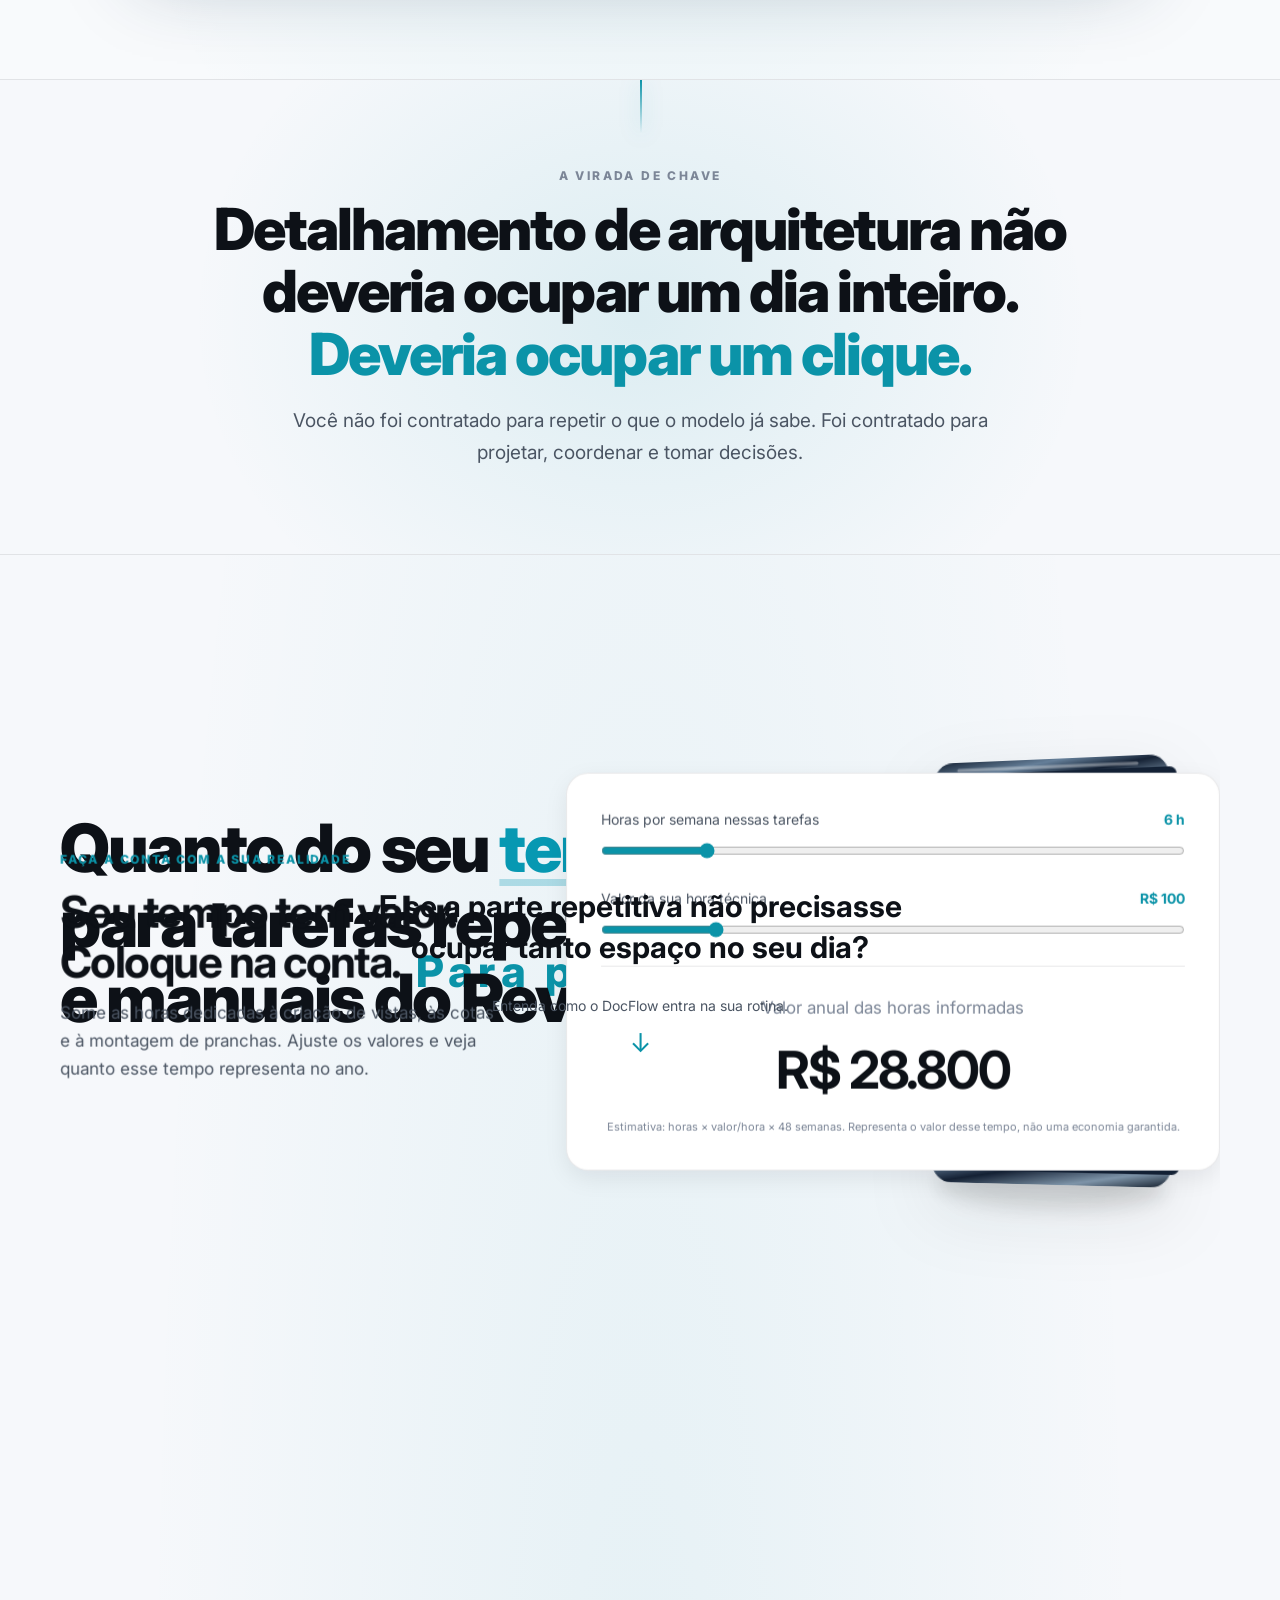
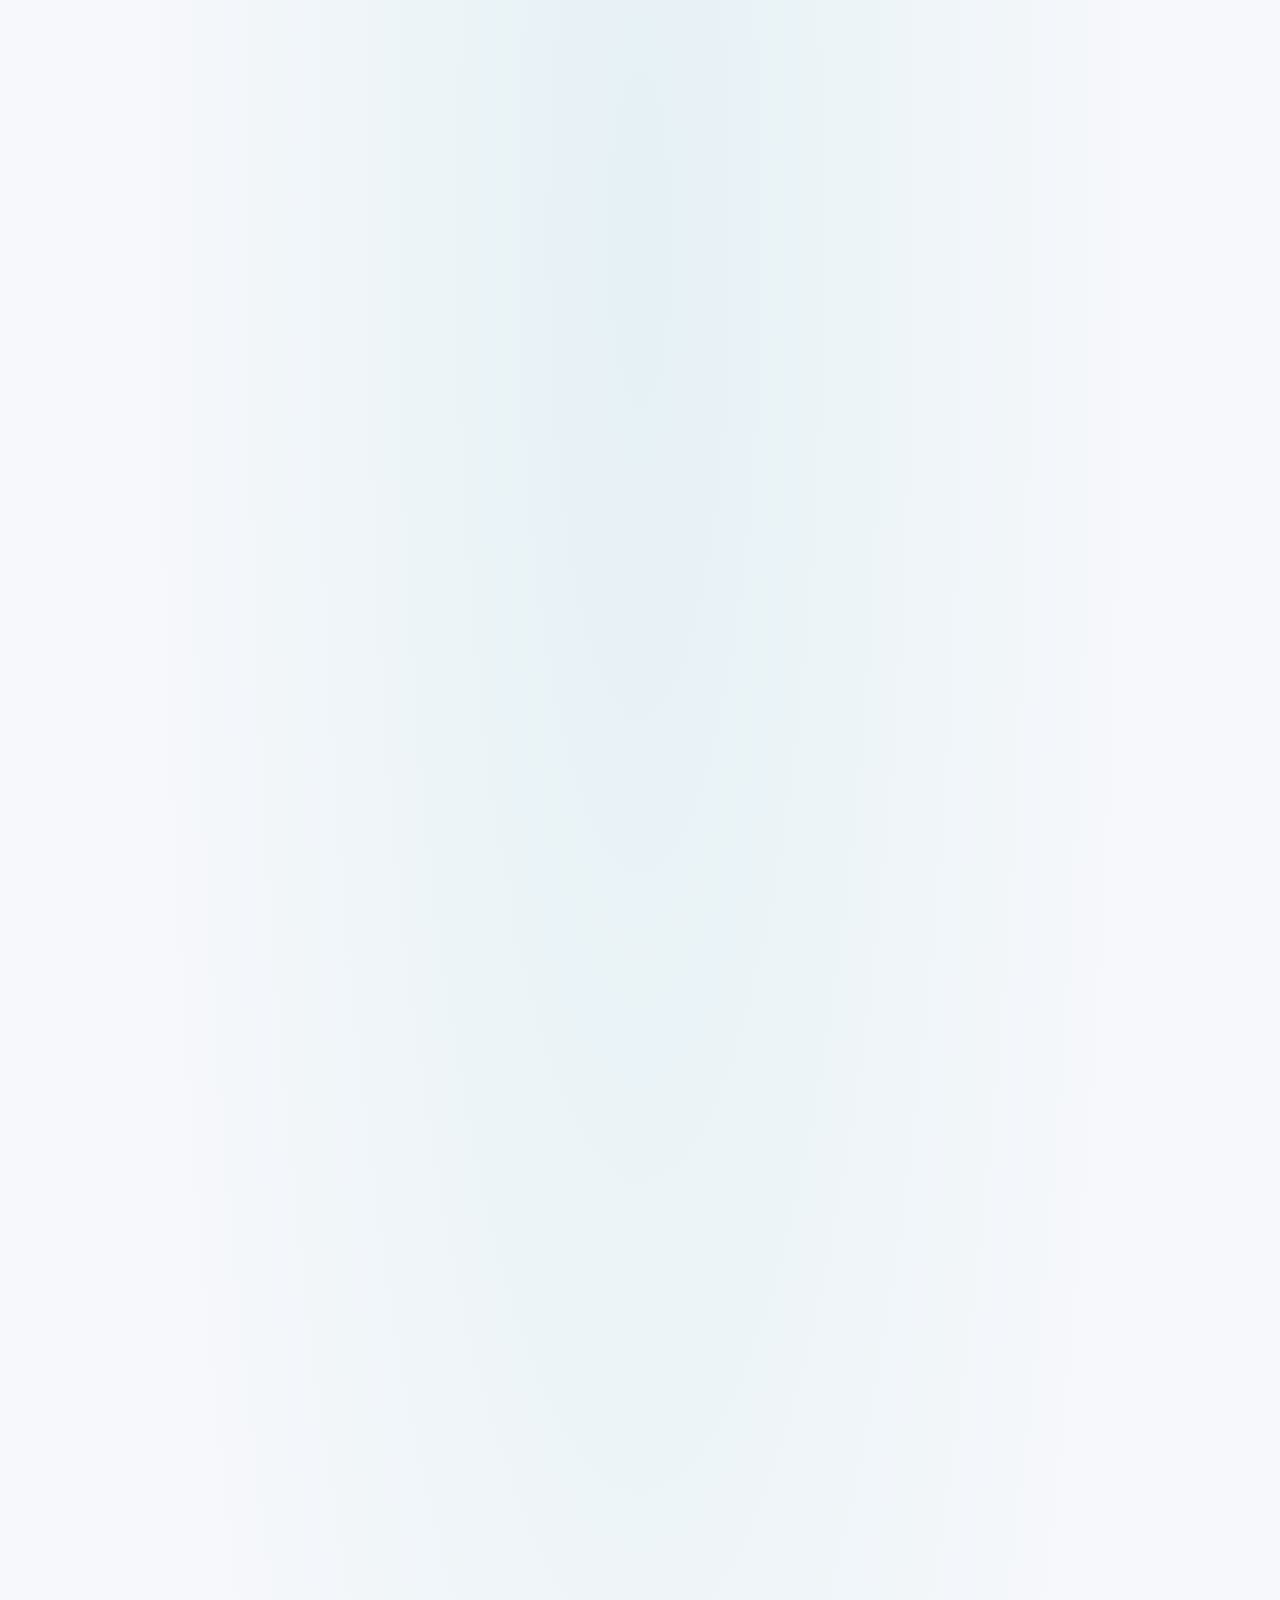
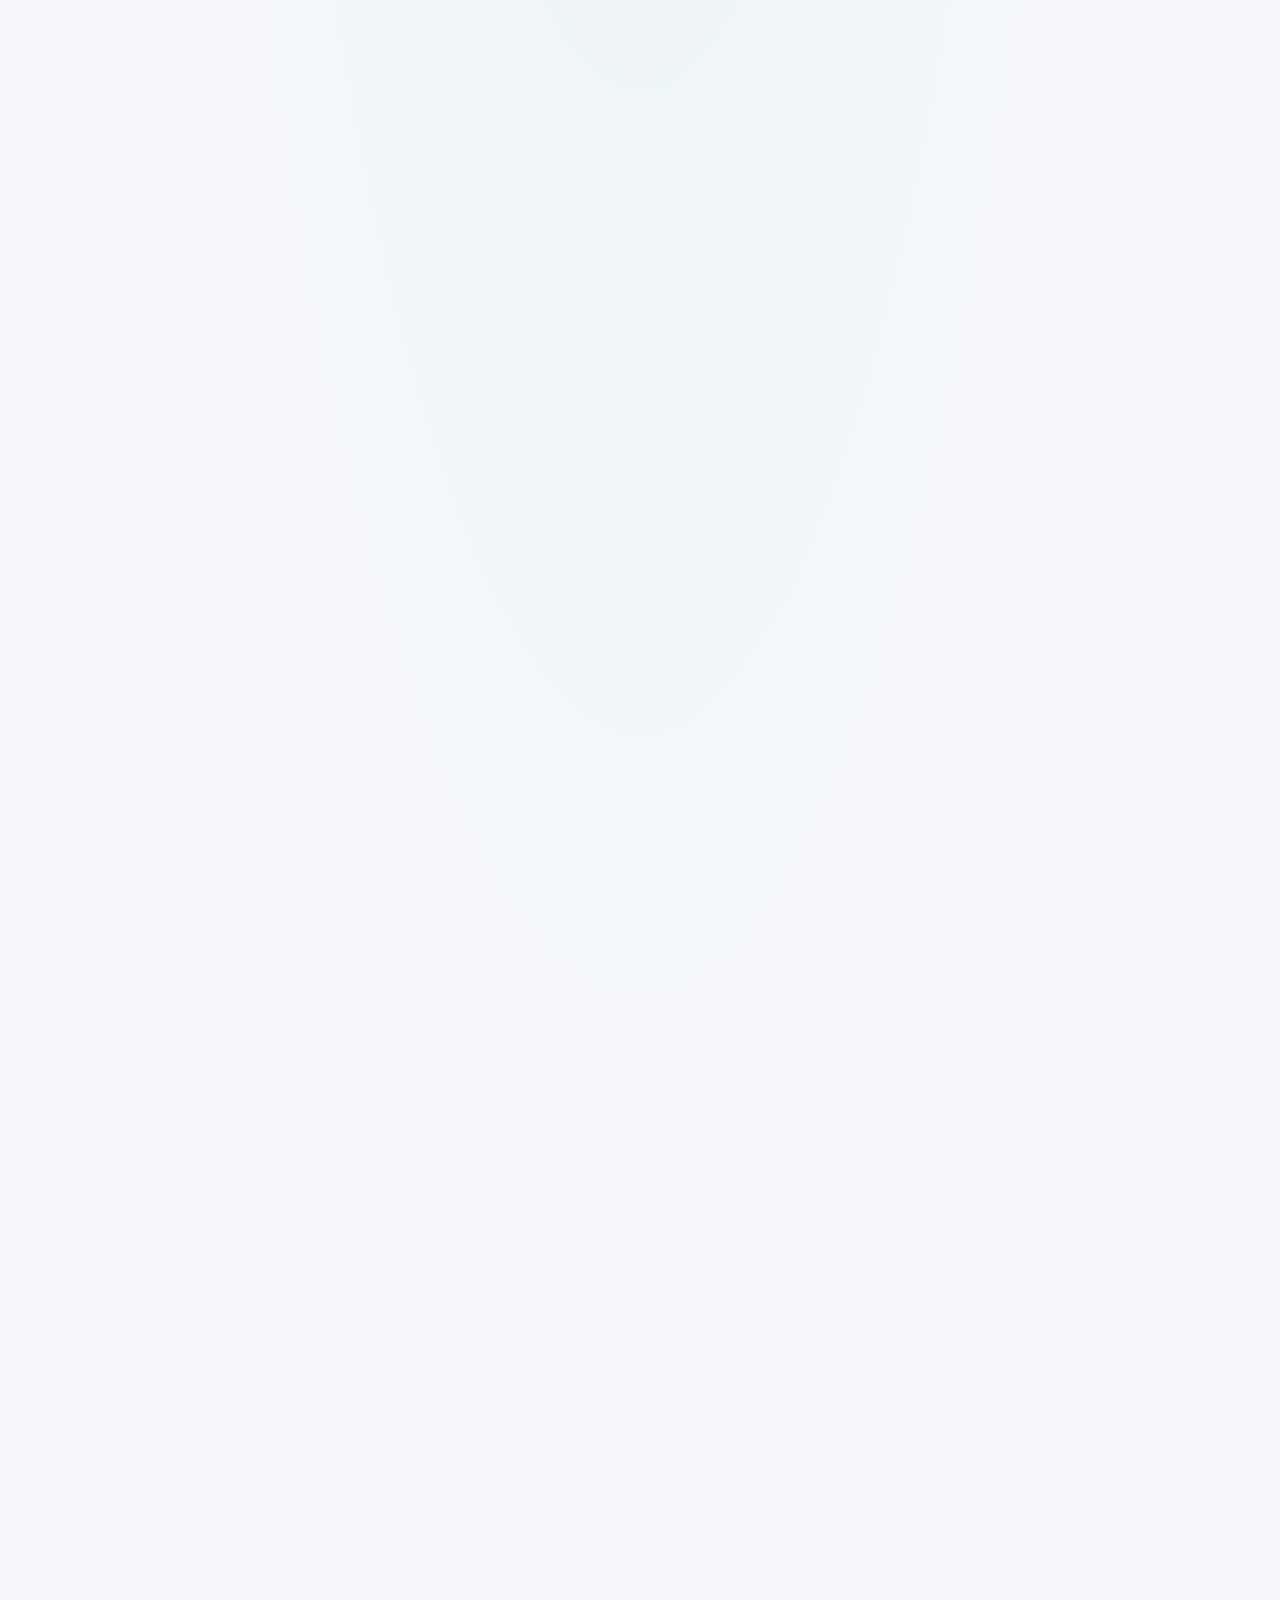
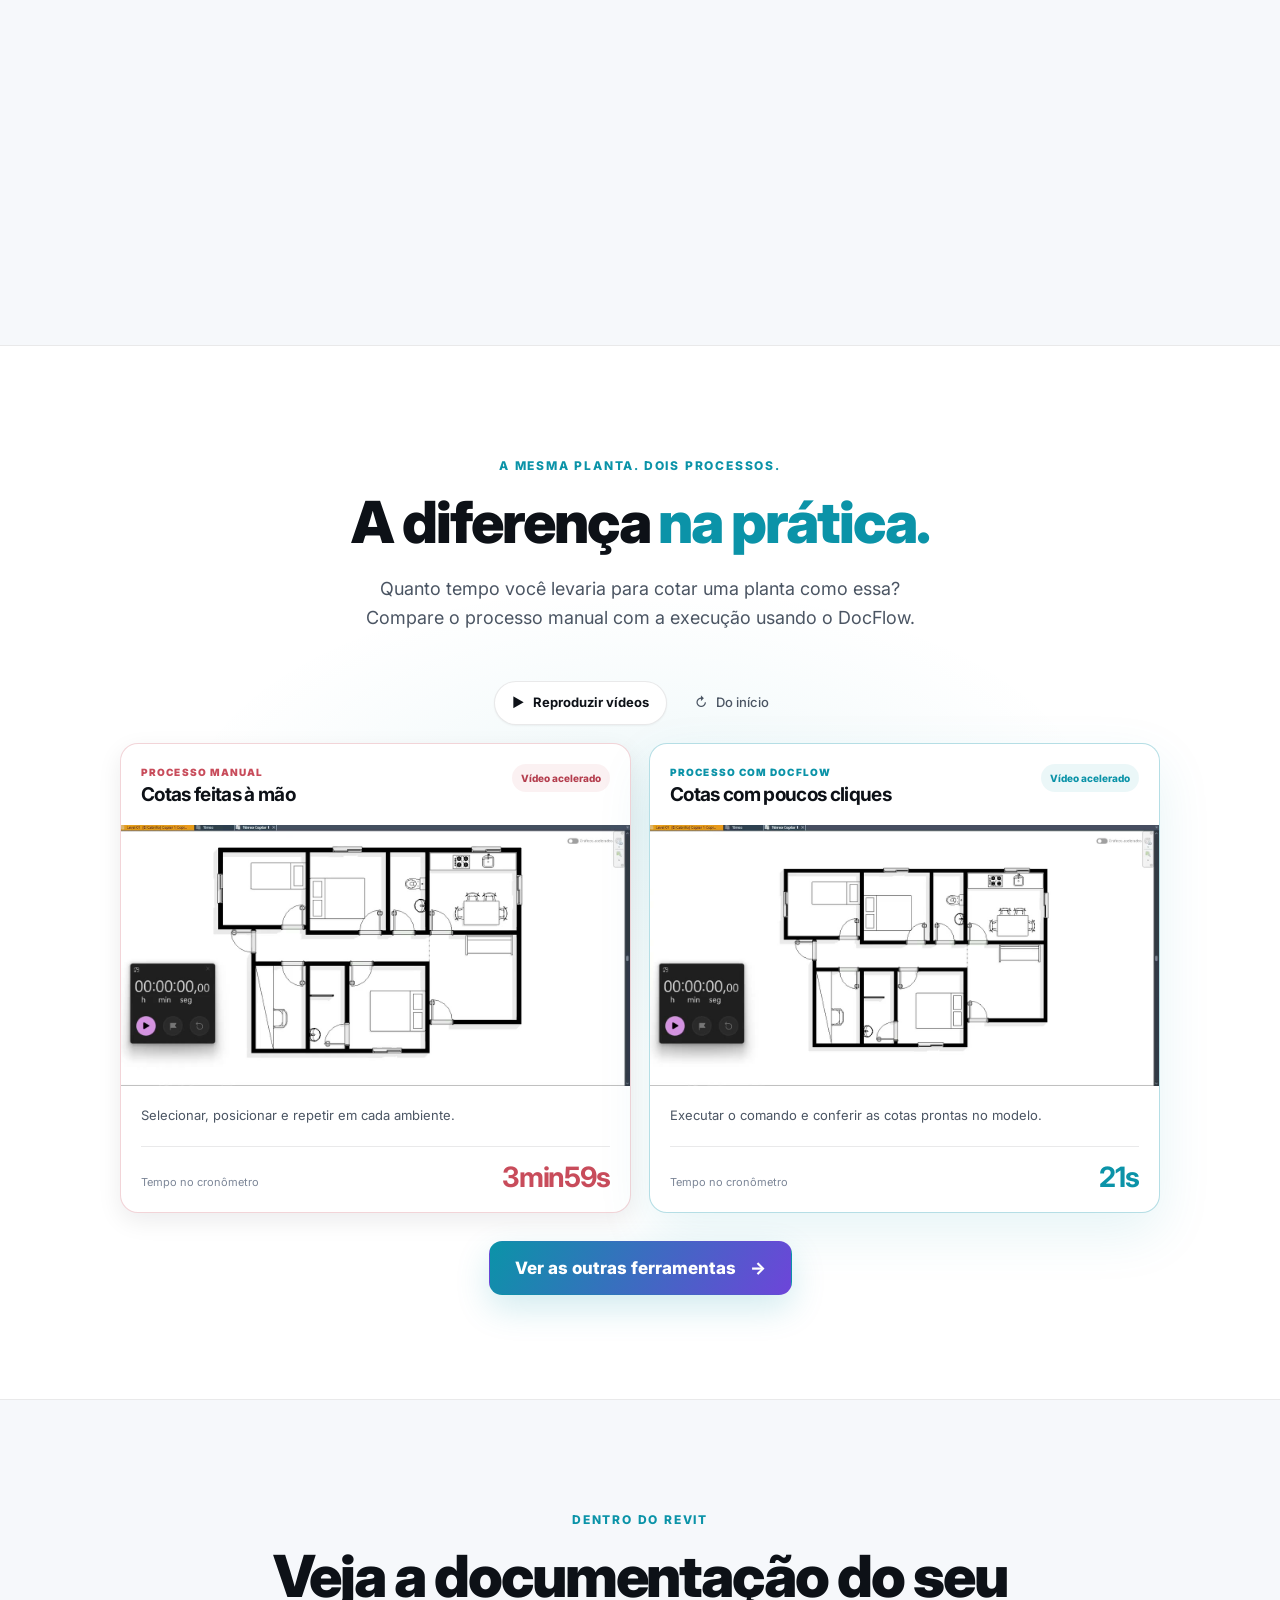
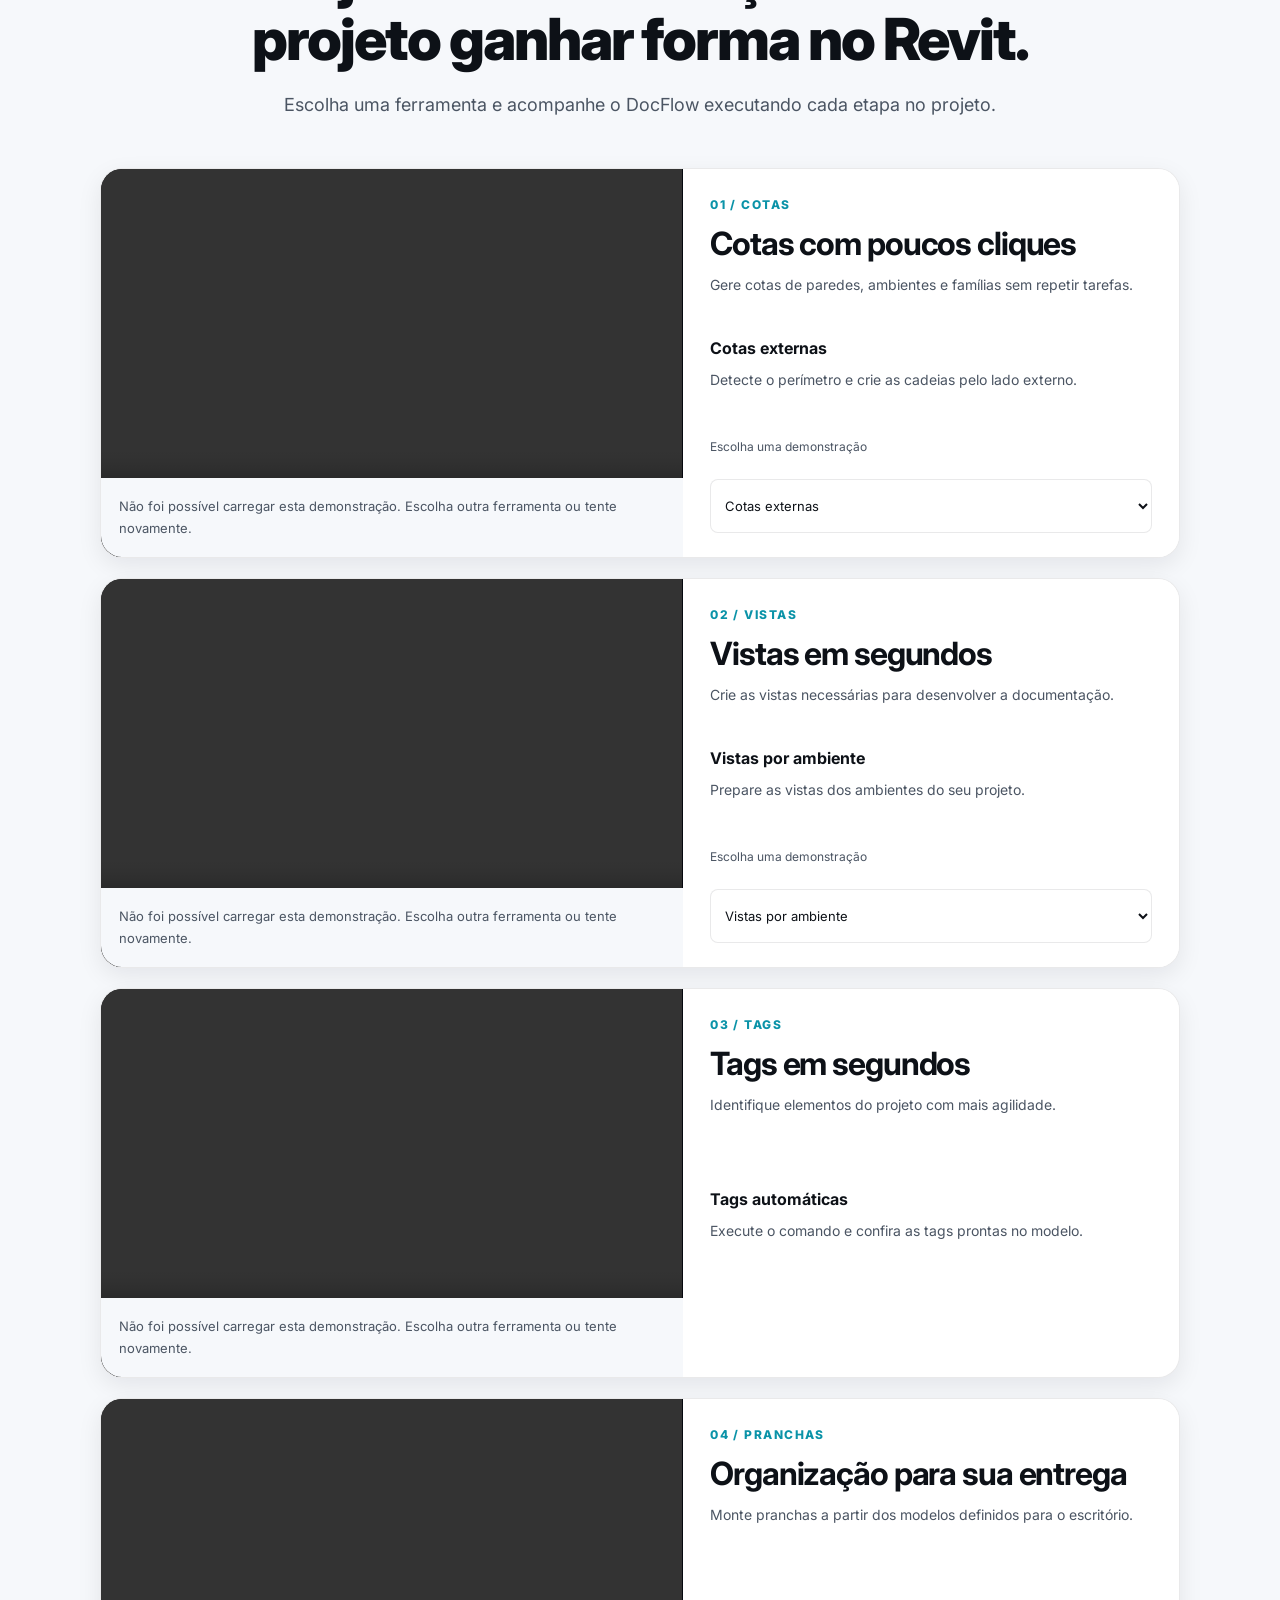
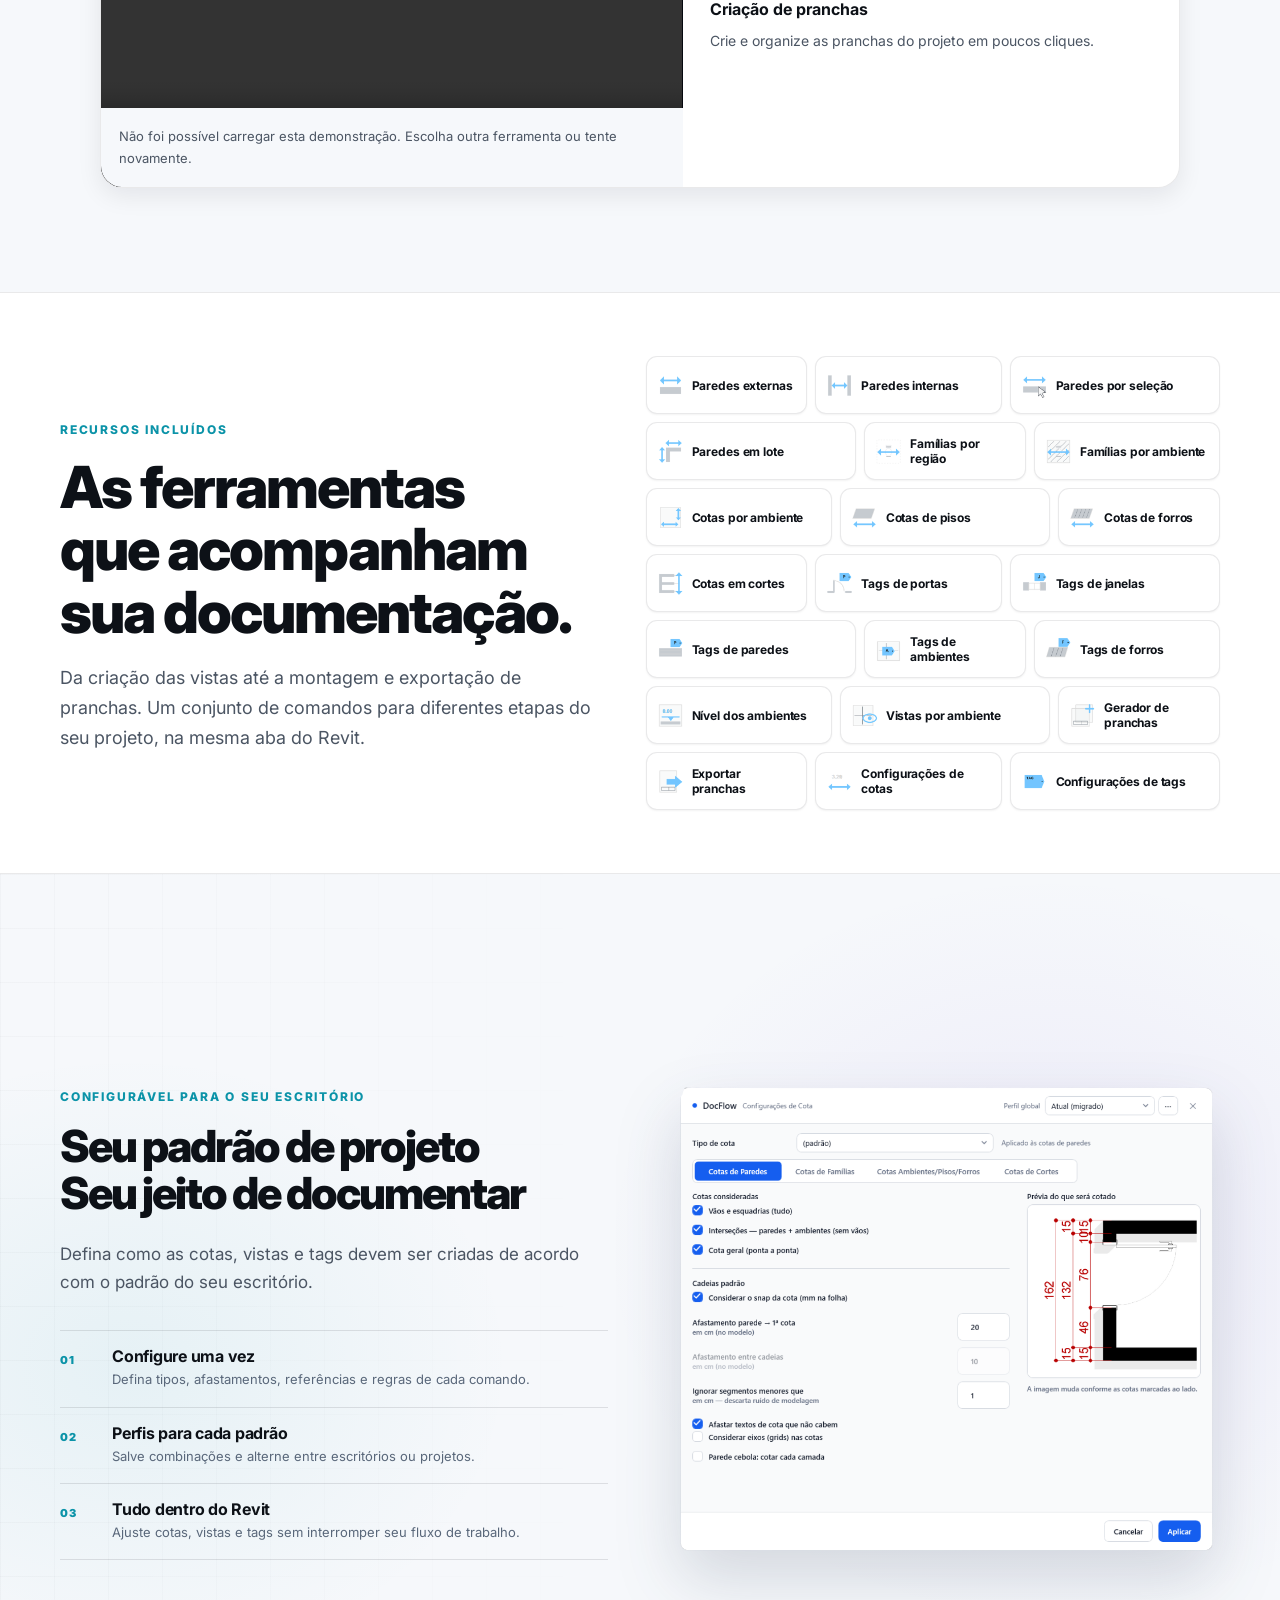
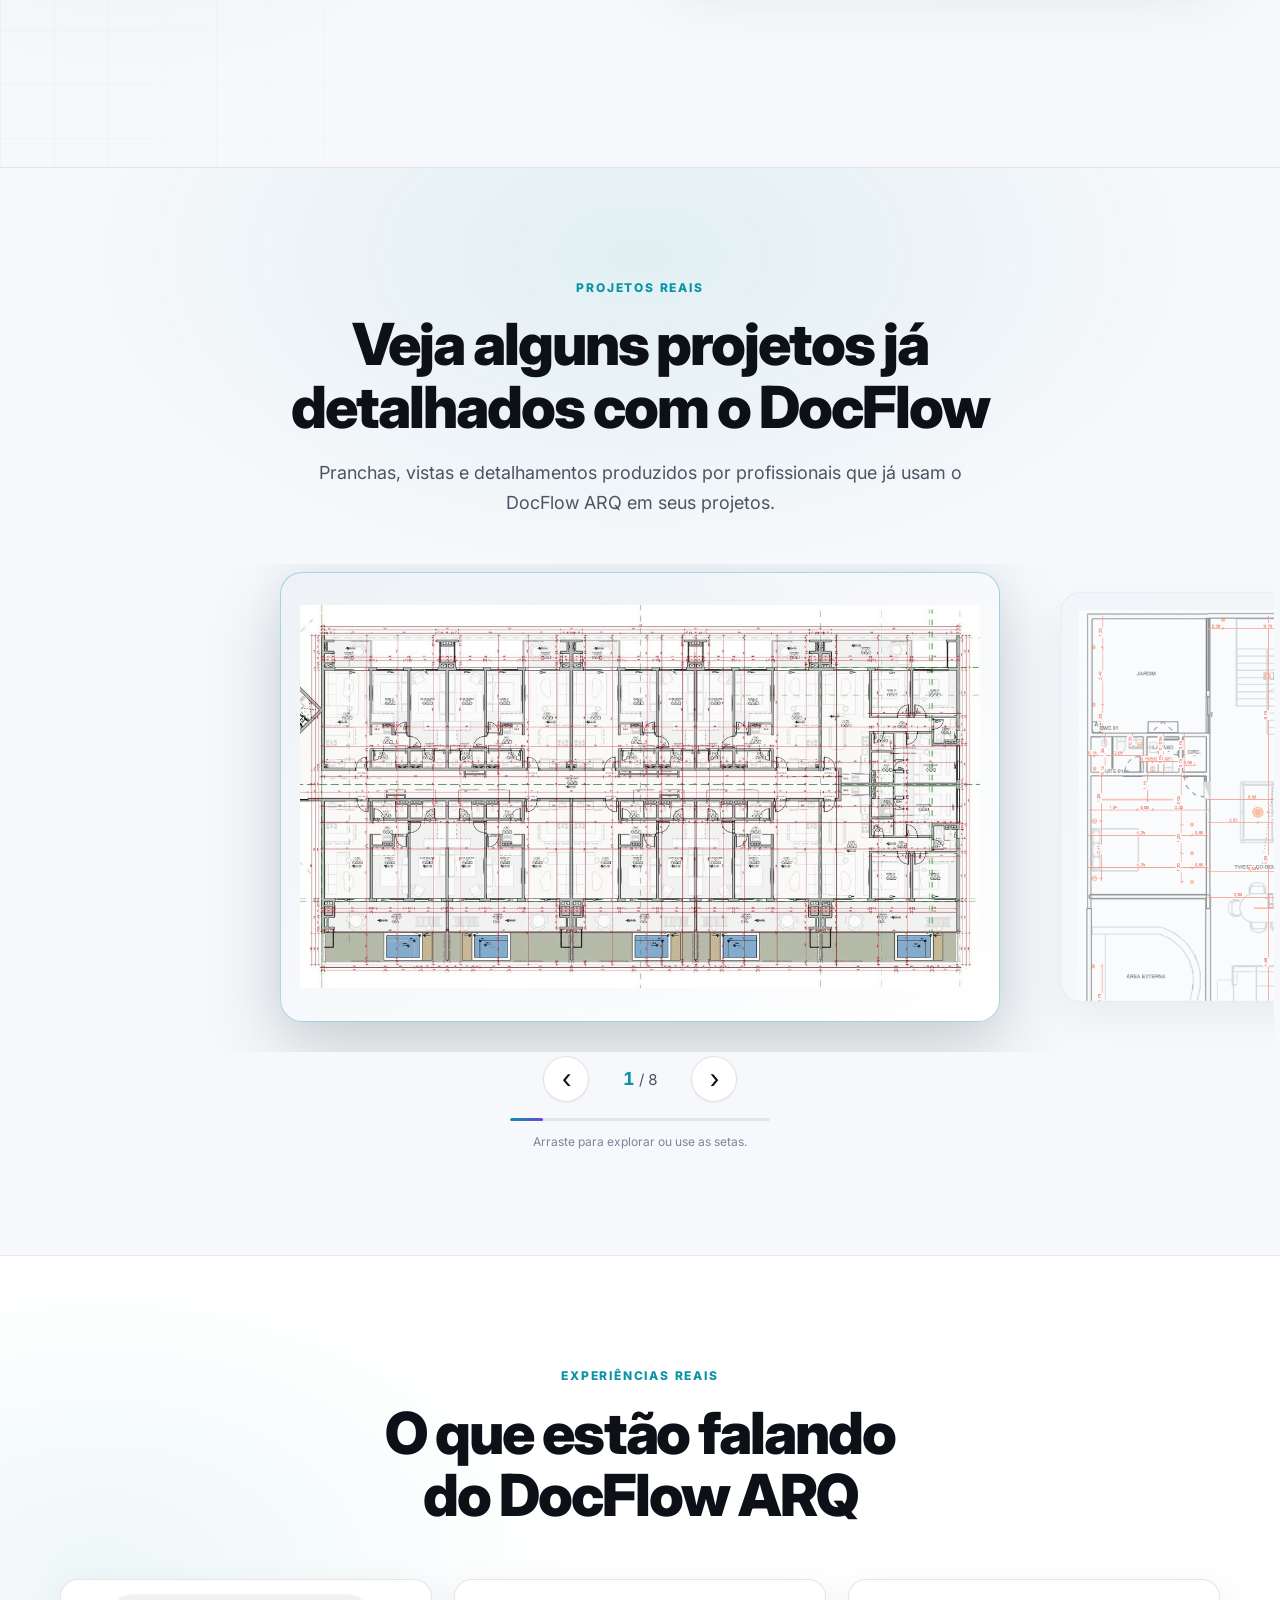
==== commit 3d6440ce: "style: consolidate annual savings badge" ====
--- a/lancamento/index.html
+++ b/lancamento/index.html
@@ -28,7 +28,7 @@
   <link rel="preconnect" href="https://fonts.gstatic.com" crossorigin>
   <link href="https://fonts.googleapis.com/css2?family=Inter:wght@400;500;600;700;800;900&display=swap" rel="stylesheet">
   <link rel="stylesheet" href="../vendas.css?v=67">
-  <link rel="stylesheet" href="lancamento.css?v=5">
+  <link rel="stylesheet" href="lancamento.css?v=6">
 </head>
 <body>
   <header class="site-header">
@@ -412,12 +412,11 @@
 
         <div class="pricing-options launch-pricing-options">
           <article class="price-card price-featured launch-price-card" data-launch-price-card data-plan-active="anual">
-            <span class="best-badge"><strong data-launch-badge>MAIS VANTAJOSO</strong></span>
+            <span class="best-badge"><strong data-launch-badge>R$ 200 OFF - MAIS VANTAJOSO</strong></span>
             <div class="launch-price-stage" aria-live="polite">
               <span class="launch-price-kicker" data-launch-kicker>por apenas 12x de</span>
               <div class="launch-price-line"><sup>R$</sup><strong class="launch-price-value" data-launch-price>79</strong><small class="launch-price-period" data-launch-period></small></div>
             </div>
-            <p class="savings-pill launch-savings-pill"><strong data-launch-saving>R$ 200 OFF</strong></p>
             <p class="launch-plan-description" data-launch-description>Acesso completo durante 1 ano, com cobrança anual parcelada.</p>
             <ul class="compact-plan-features">
               <li>Todos os comandos do DocFlow ARQ</li>
@@ -465,7 +464,7 @@
   <script src="lancamento-videos.js?v=1"></script>
   <script src="../vendas.js?v=53"></script>
   <script src="../vendas-i18n.js?v=41"></script>
-  <script src="lancamento.js?v=4"></script>
-  <script src="lancamento-i18n.js?v=5"></script>
+  <script src="lancamento.js?v=5"></script>
+  <script src="lancamento-i18n.js?v=6"></script>
 </body>
 </html>
--- a/lancamento/lancamento.css
+++ b/lancamento/lancamento.css
@@ -49,6 +49,15 @@
 .launch-price-card[data-plan-active="mensal"] .launch-price-kicker { color: #6d45d9; }
 
 .launch-price-card[data-plan-active="mensal"] .best-badge { background: linear-gradient(105deg, #6d45d9, #8468ee); }
+.launch-price-card .best-badge {
+  top: -17px;
+  right: 18px;
+  min-height: 36px;
+  padding: 0 16px;
+  font-size: 10px;
+  letter-spacing: .045em;
+  white-space: nowrap;
+}
 
 .launch-price-stage {
   display: grid;
@@ -119,30 +128,7 @@
   font-size: 13px !important;
 }
 
-.launch-savings-pill {
-  justify-content: center;
-  min-height: 64px !important;
-  margin-bottom: 20px !important;
-  border: 0 !important;
-  background: linear-gradient(105deg, #f0143a, #d5002f) !important;
-  box-shadow: 0 14px 30px rgba(222, 0, 48, .24) !important;
-  color: #fff !important;
-  text-align: center;
-}
-
-.launch-savings-pill strong {
-  color: #fff !important;
-  font-size: 23px;
-  font-weight: 950;
-  letter-spacing: -.02em;
-}
-
-.launch-price-card[data-plan-active="mensal"] .launch-savings-pill {
-  display: none !important;
-}
-
 .launch-price-card.is-changing .launch-price-stage,
-.launch-price-card.is-changing .launch-savings-pill,
 .launch-price-card.is-changing .launch-plan-description {
   animation: launch-price-swap .35s ease;
 }
@@ -153,18 +139,16 @@
 }
 
 @media (max-width: 560px) {
+  .launch-price-card .best-badge { top: -16px; right: 12px; max-width: calc(100% - 24px); min-height: 34px; padding-inline: 13px; font-size: 9px; }
   .launch-plan-switch { width: 100%; }
   .launch-price-stage { gap: 12px; min-height: 138px; }
   .launch-price-kicker { font-size: 11px; }
   .launch-price-line sup { margin-right: 9px; font-size: 36px; }
   .launch-price-value { font-size: 72px; }
   .launch-price-period { margin-bottom: 8px; font-size: 13px; }
-  .launch-savings-pill { min-height: 58px !important; }
-  .launch-savings-pill strong { font-size: 20px; }
 }
 
 @media (prefers-reduced-motion: reduce) {
   .launch-price-card.is-changing .launch-price-stage,
-  .launch-price-card.is-changing .launch-savings-pill,
   .launch-price-card.is-changing .launch-plan-description { animation: none; }
 }
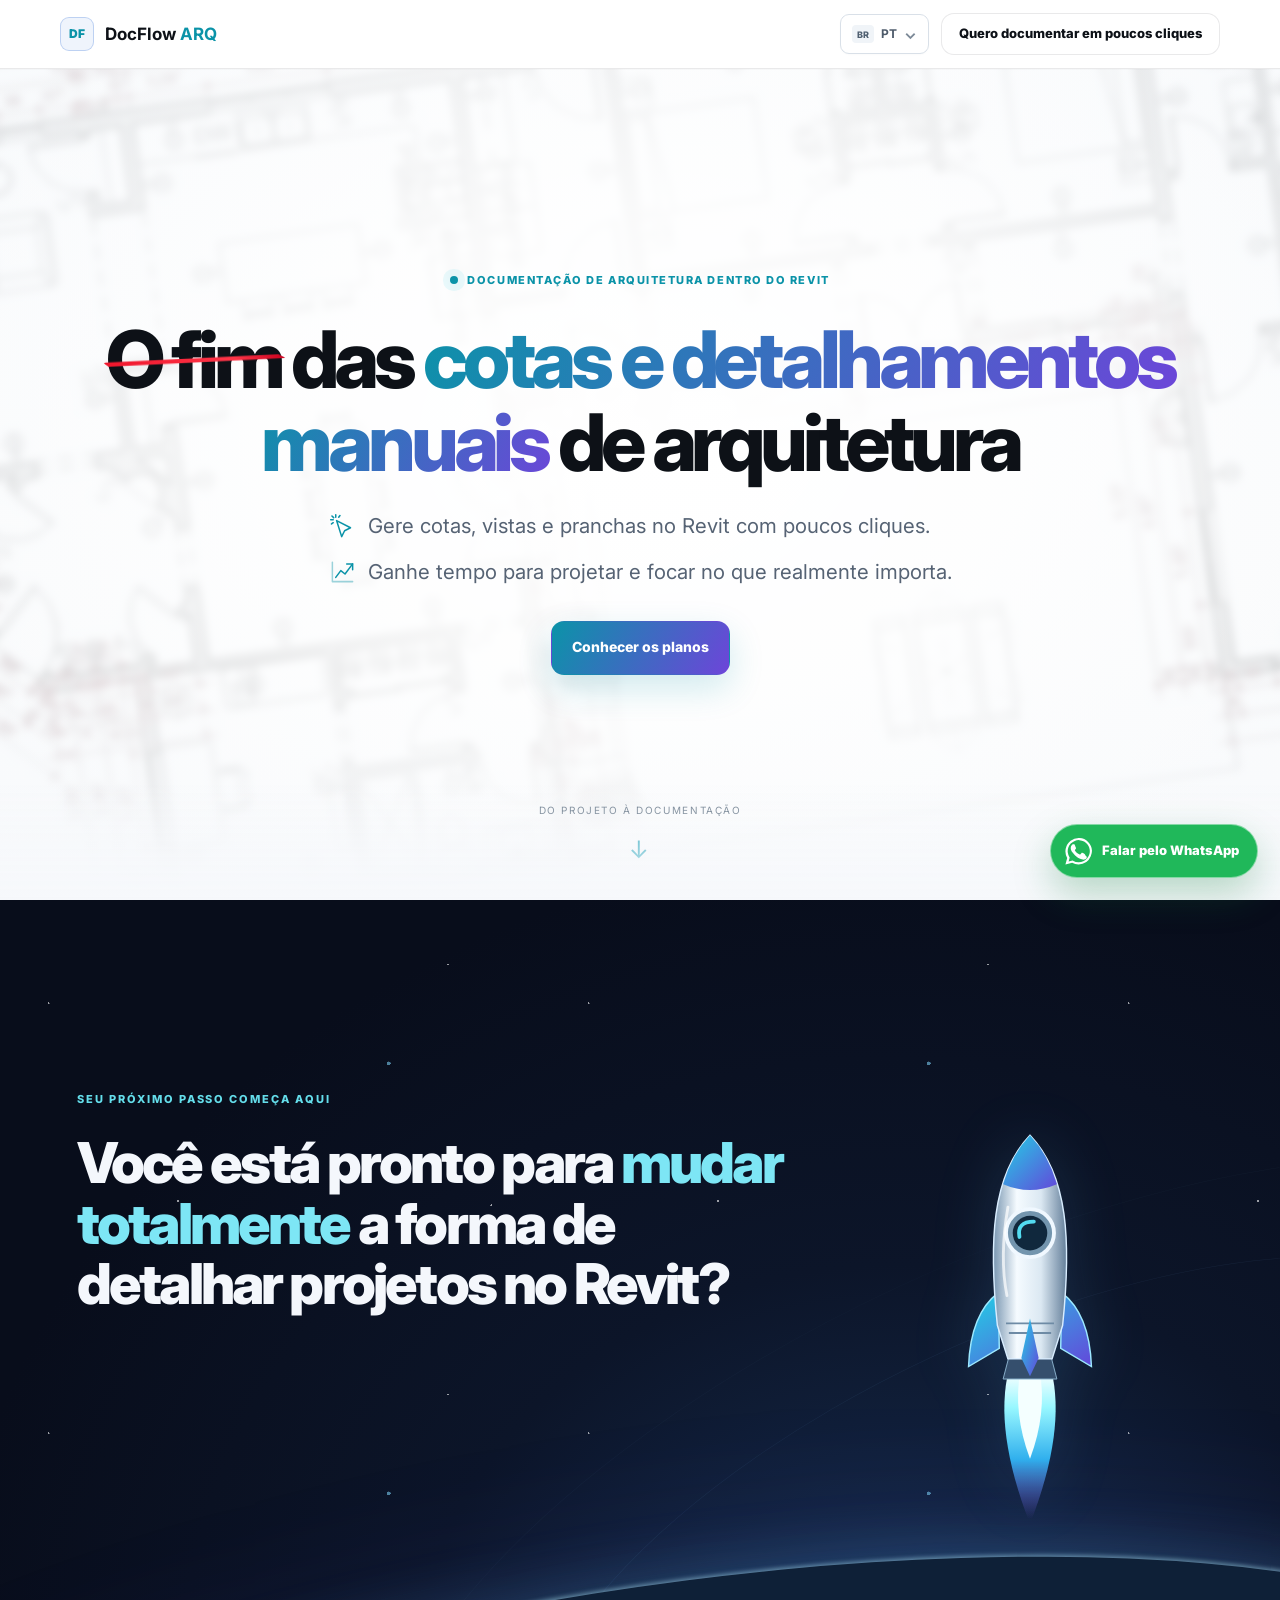
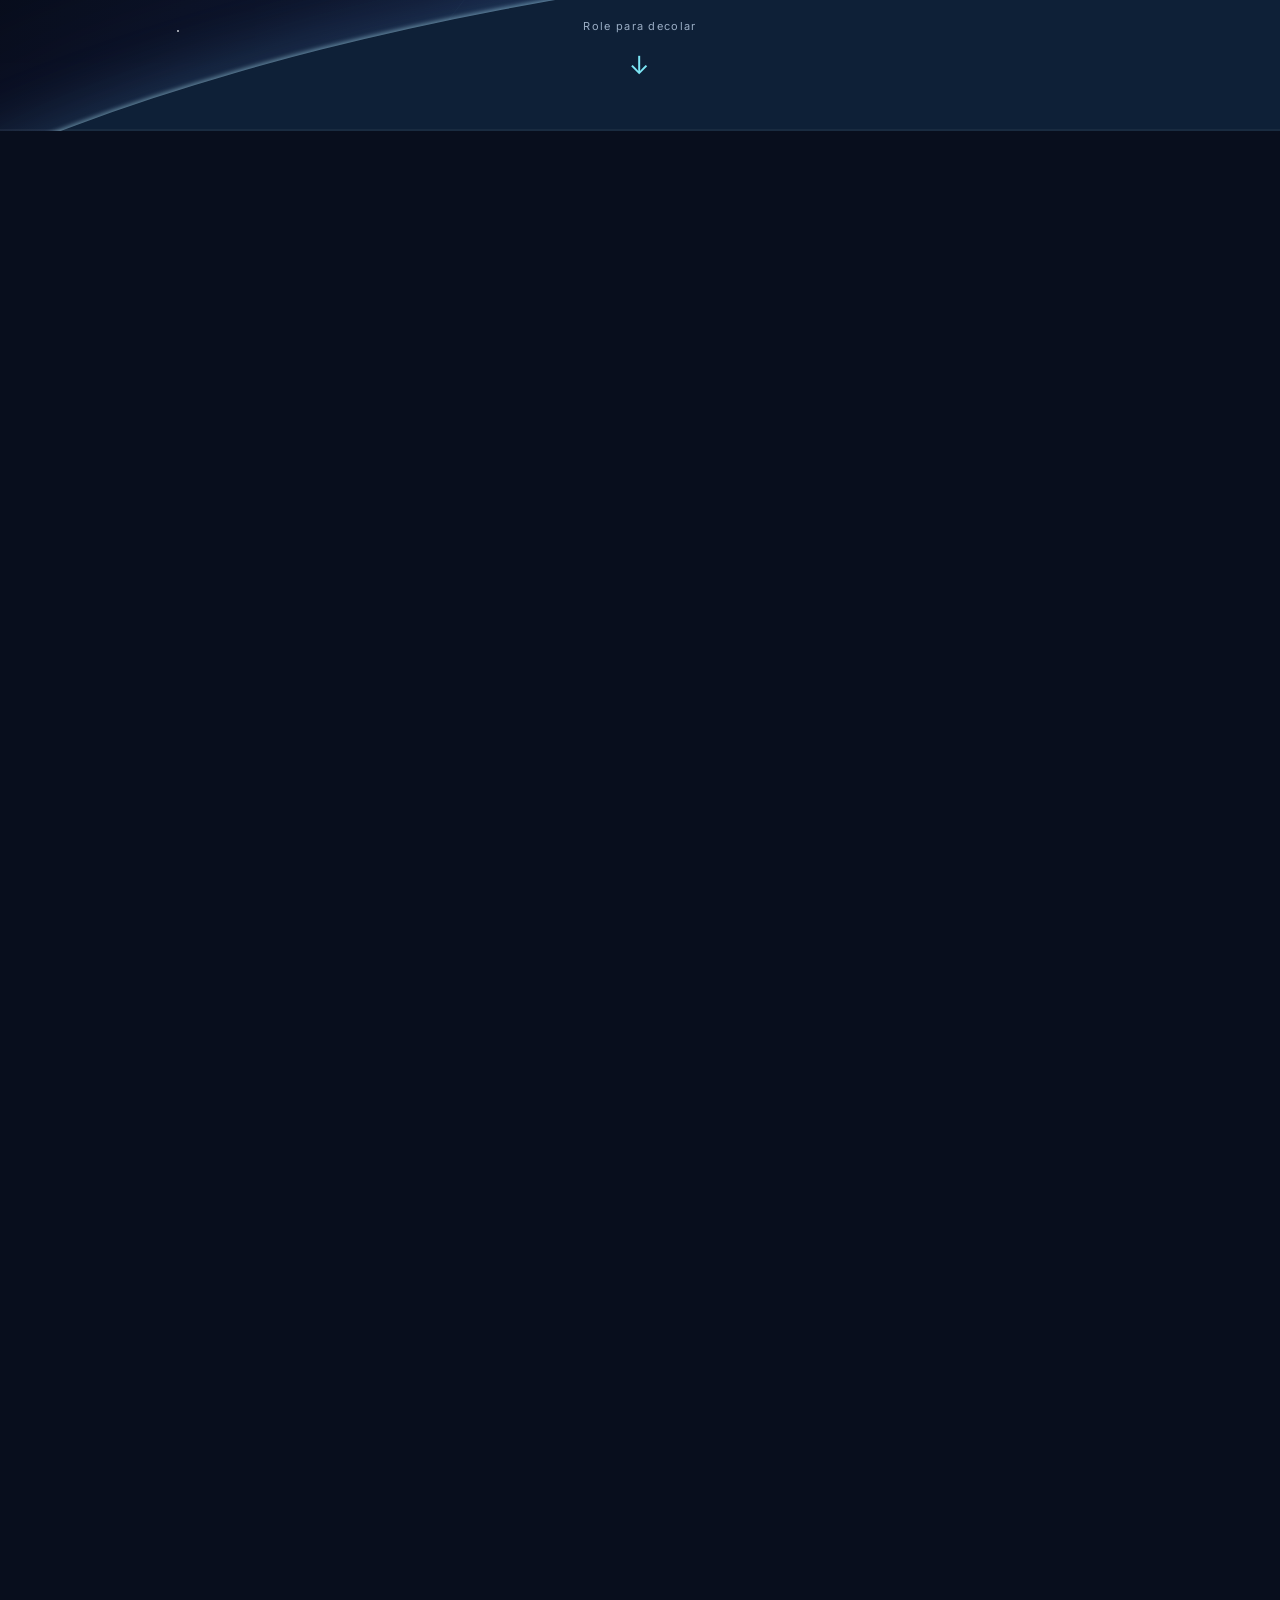
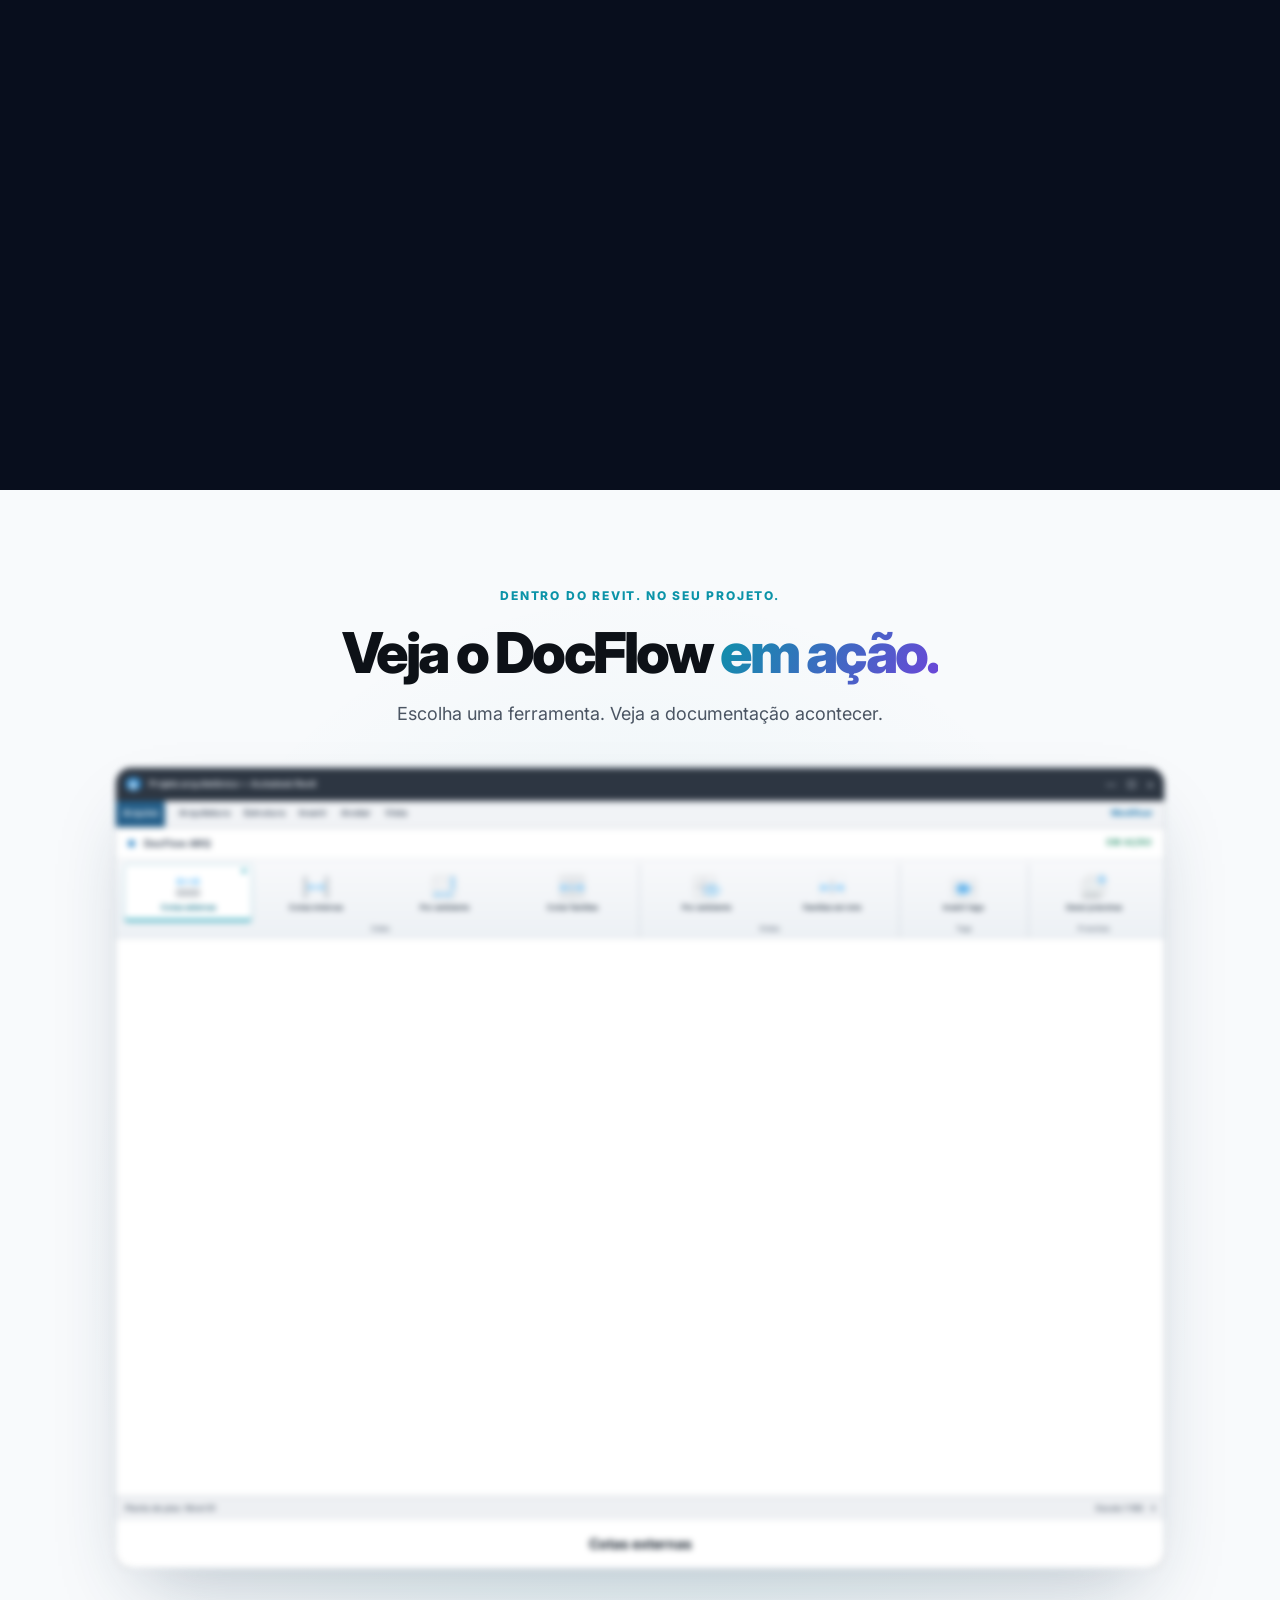
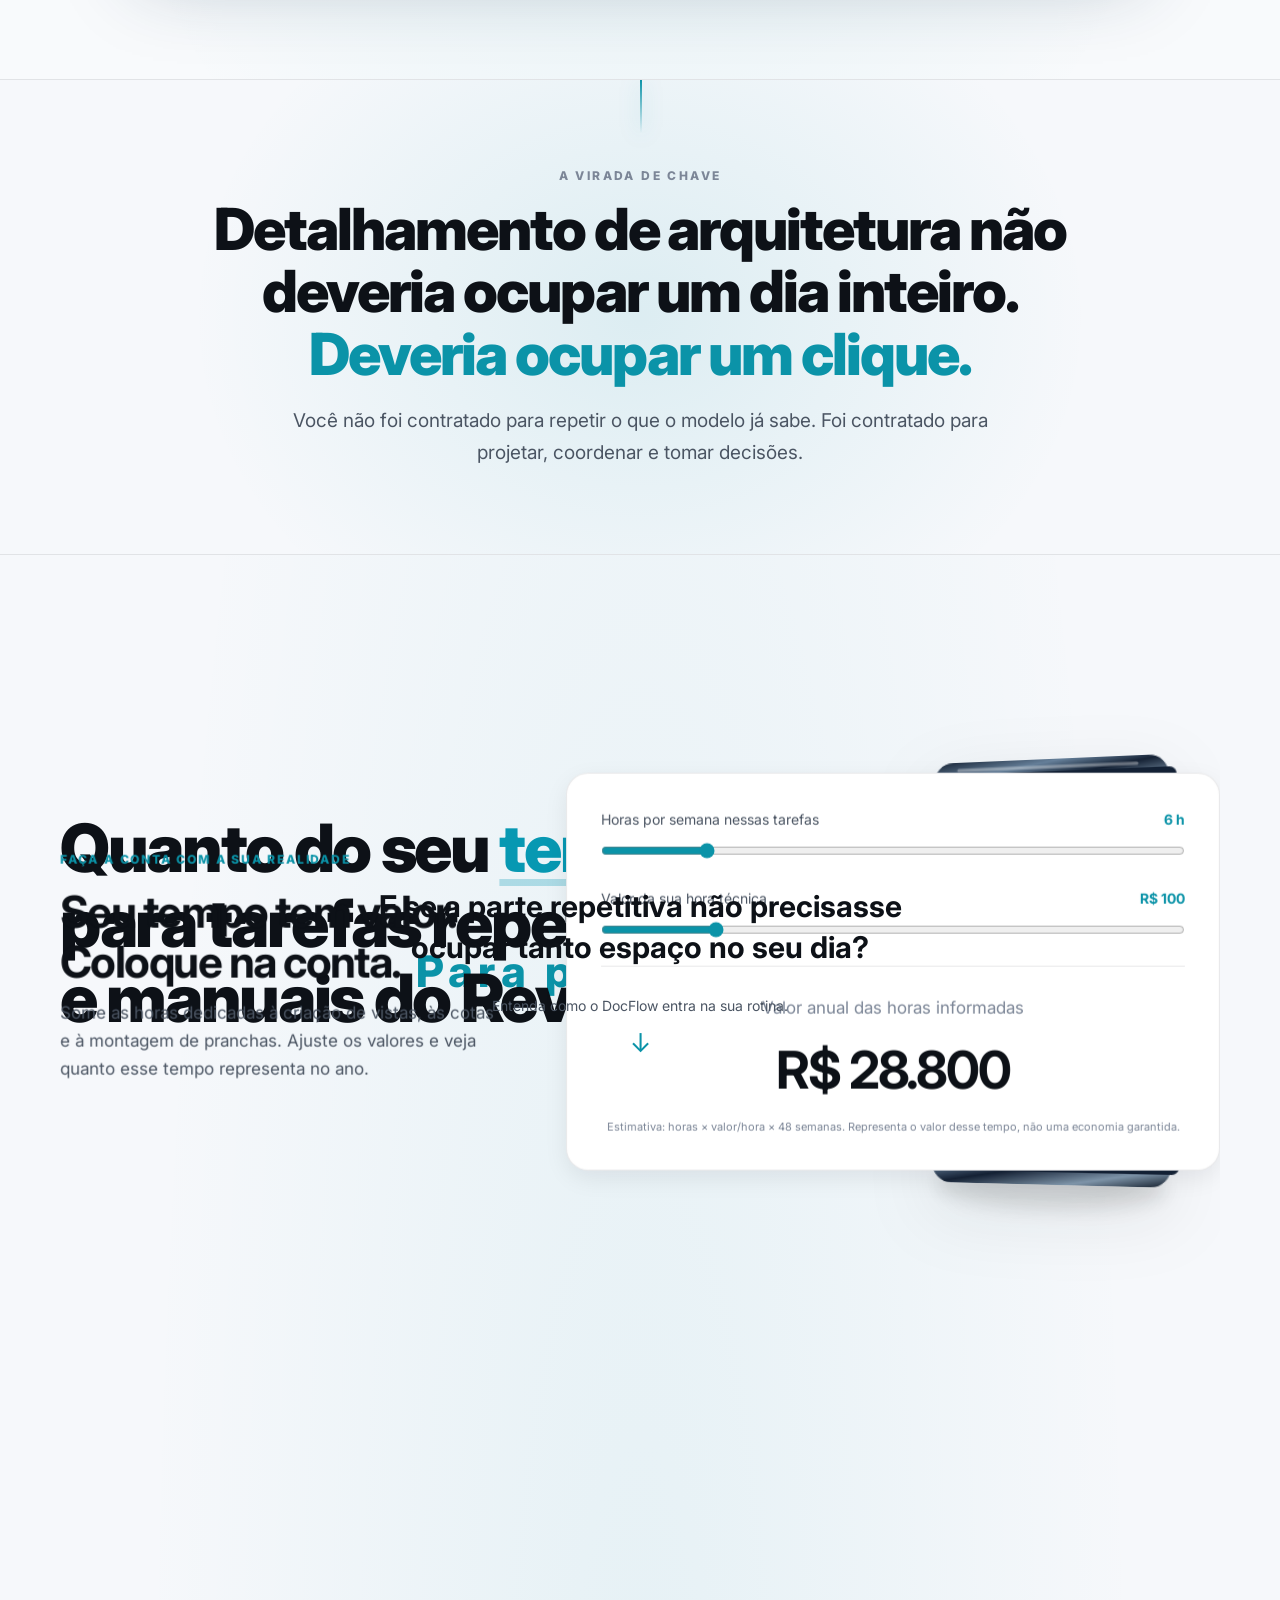
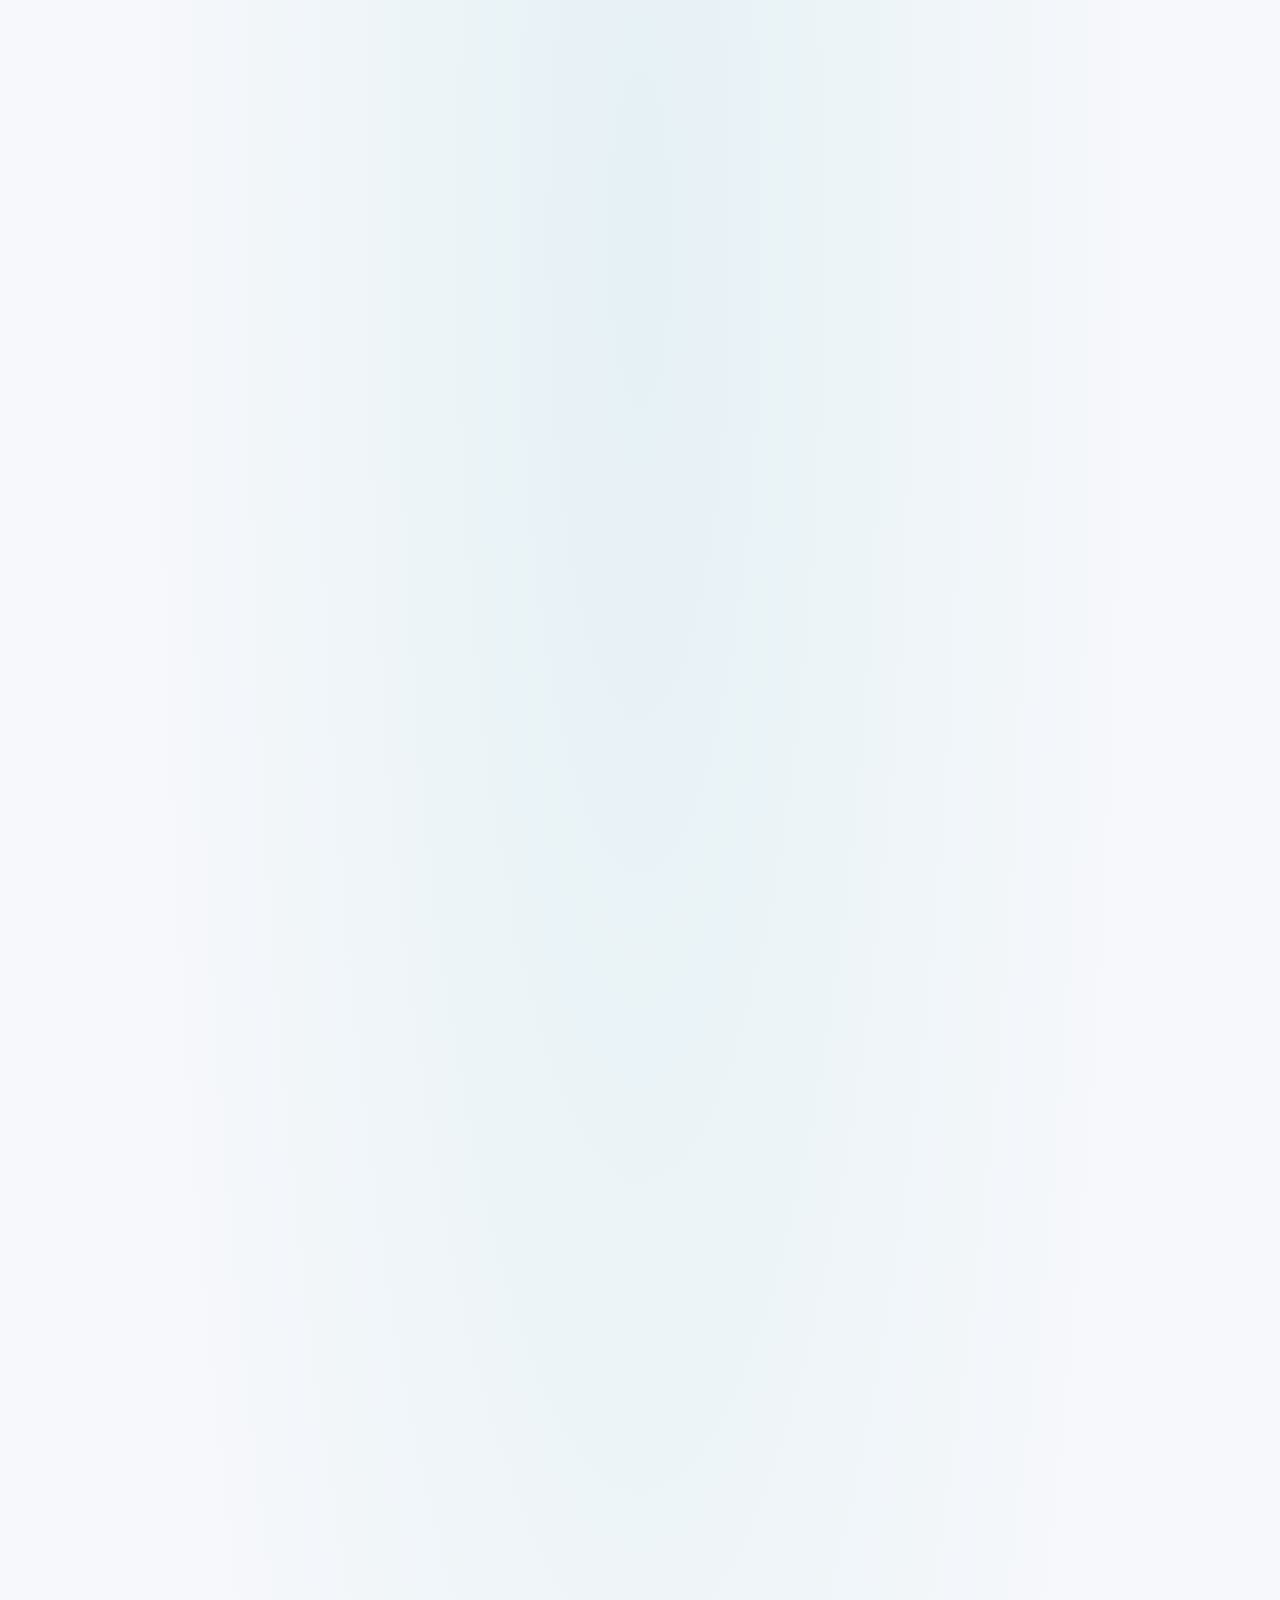
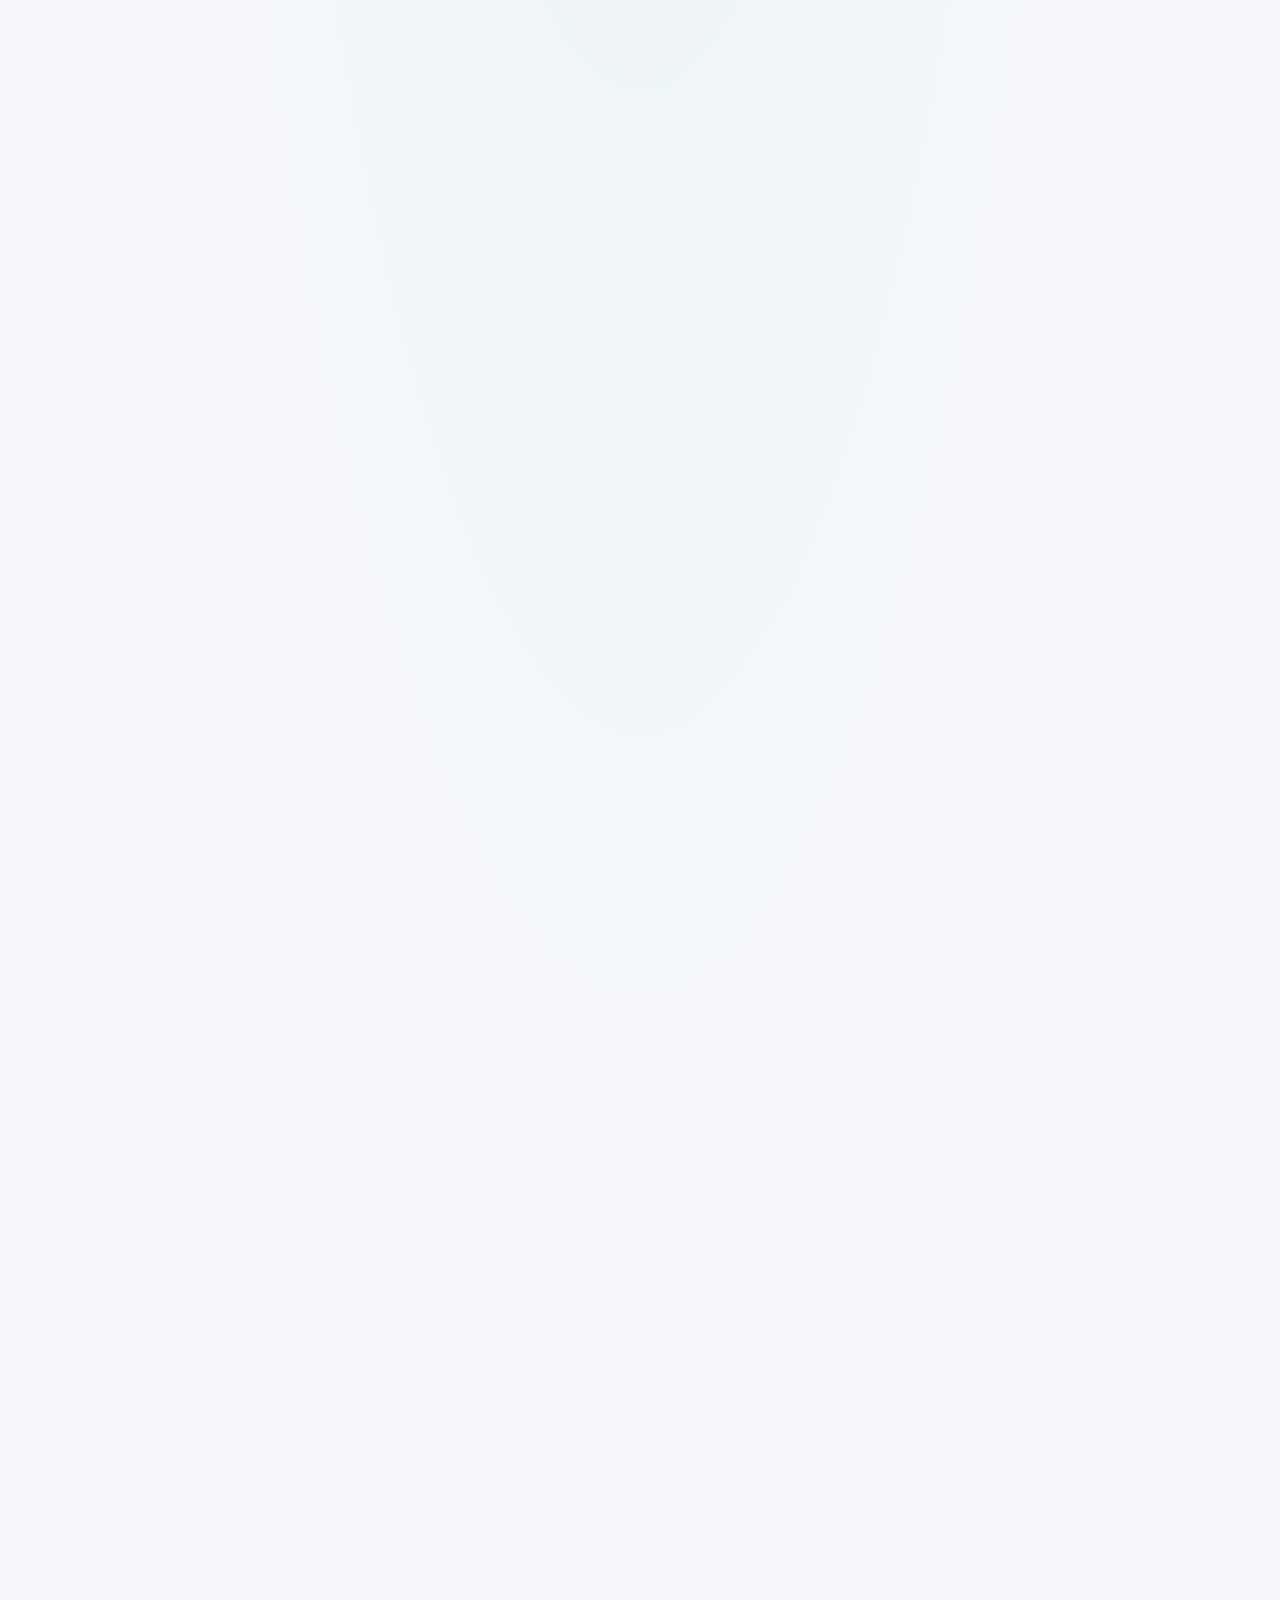
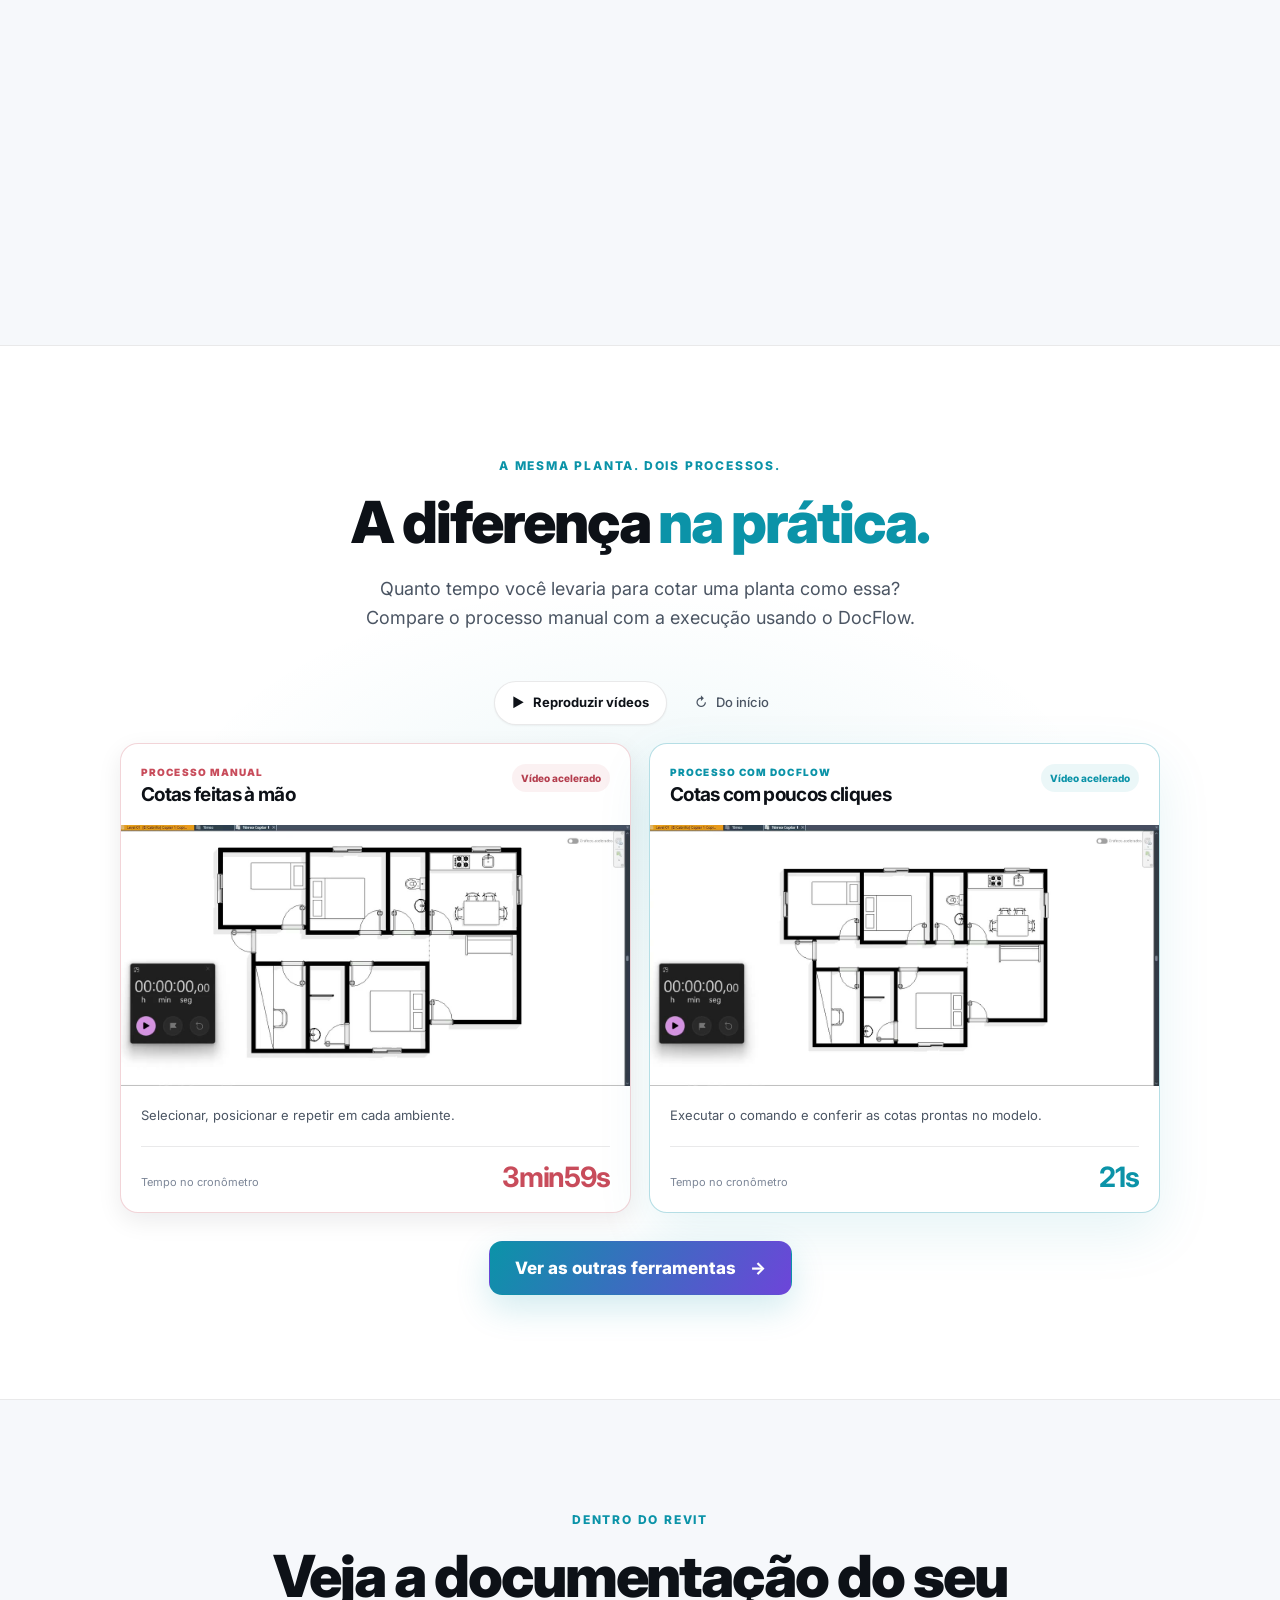
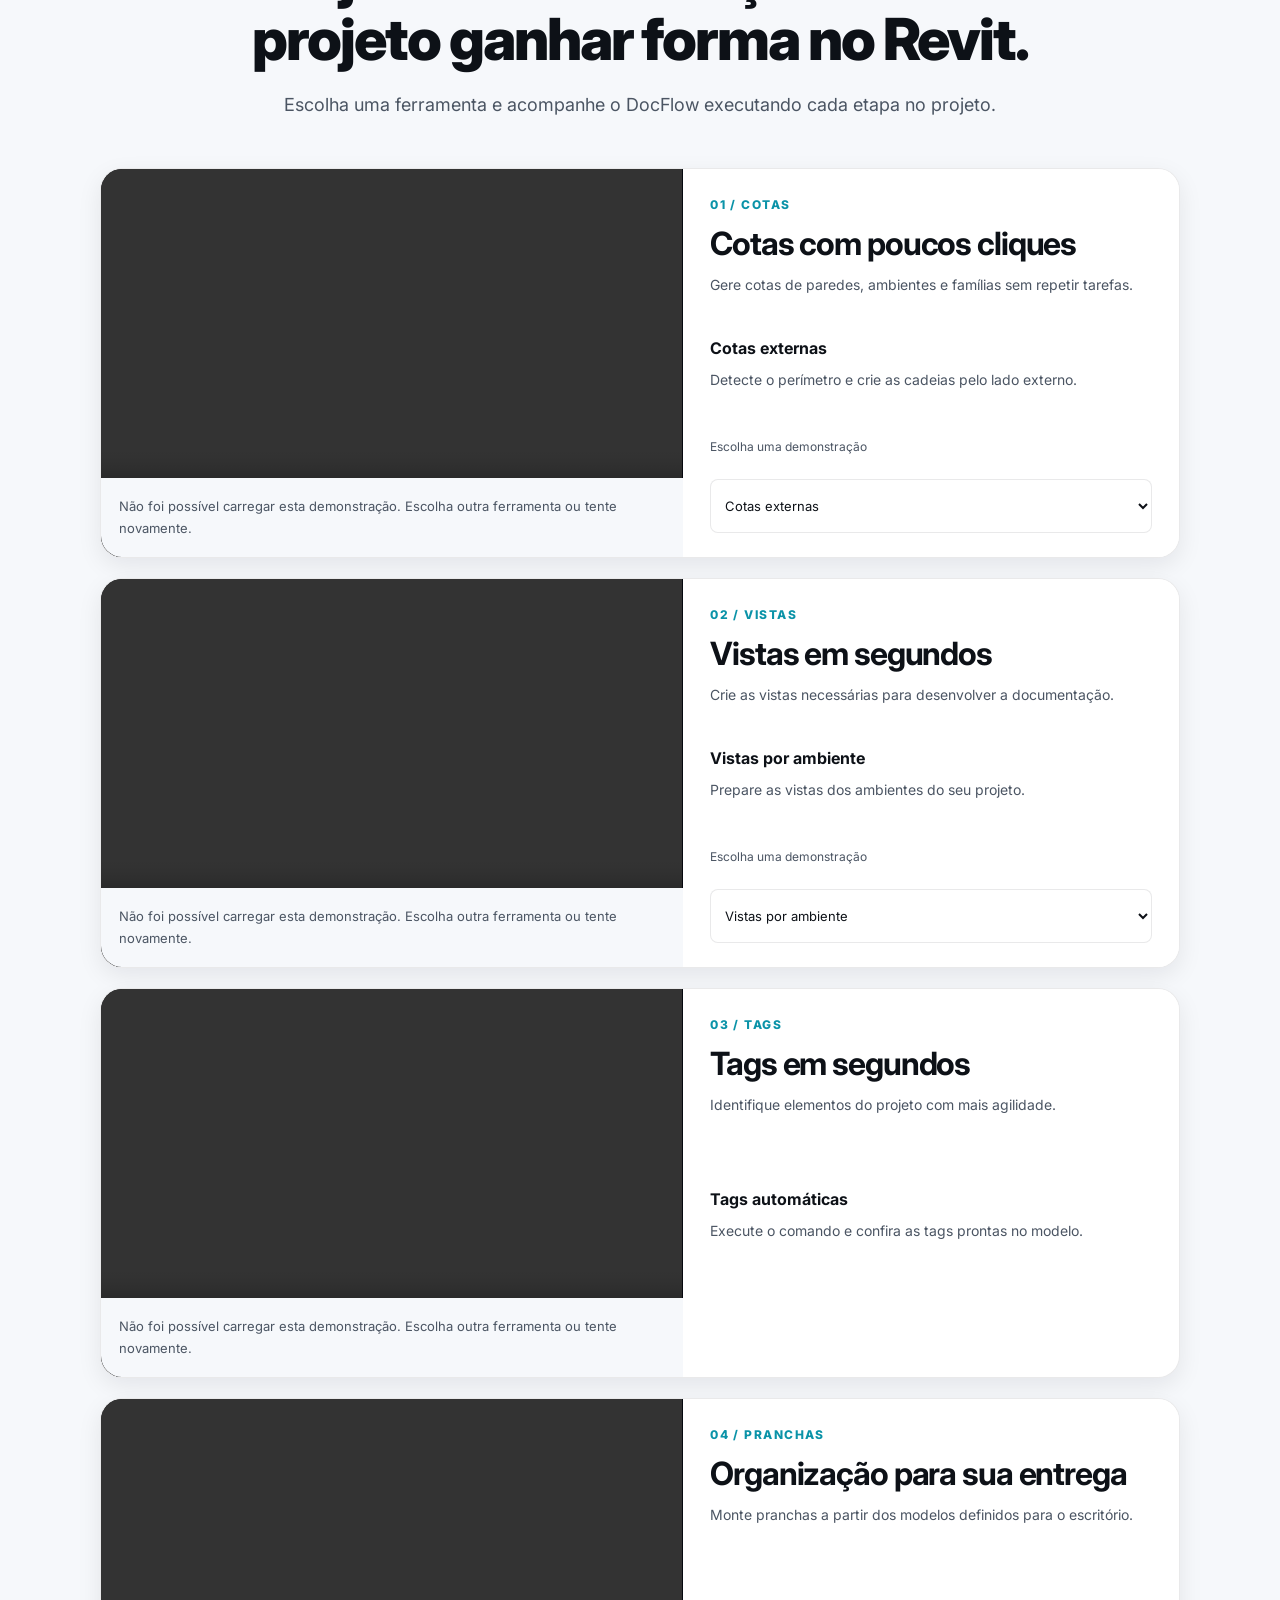
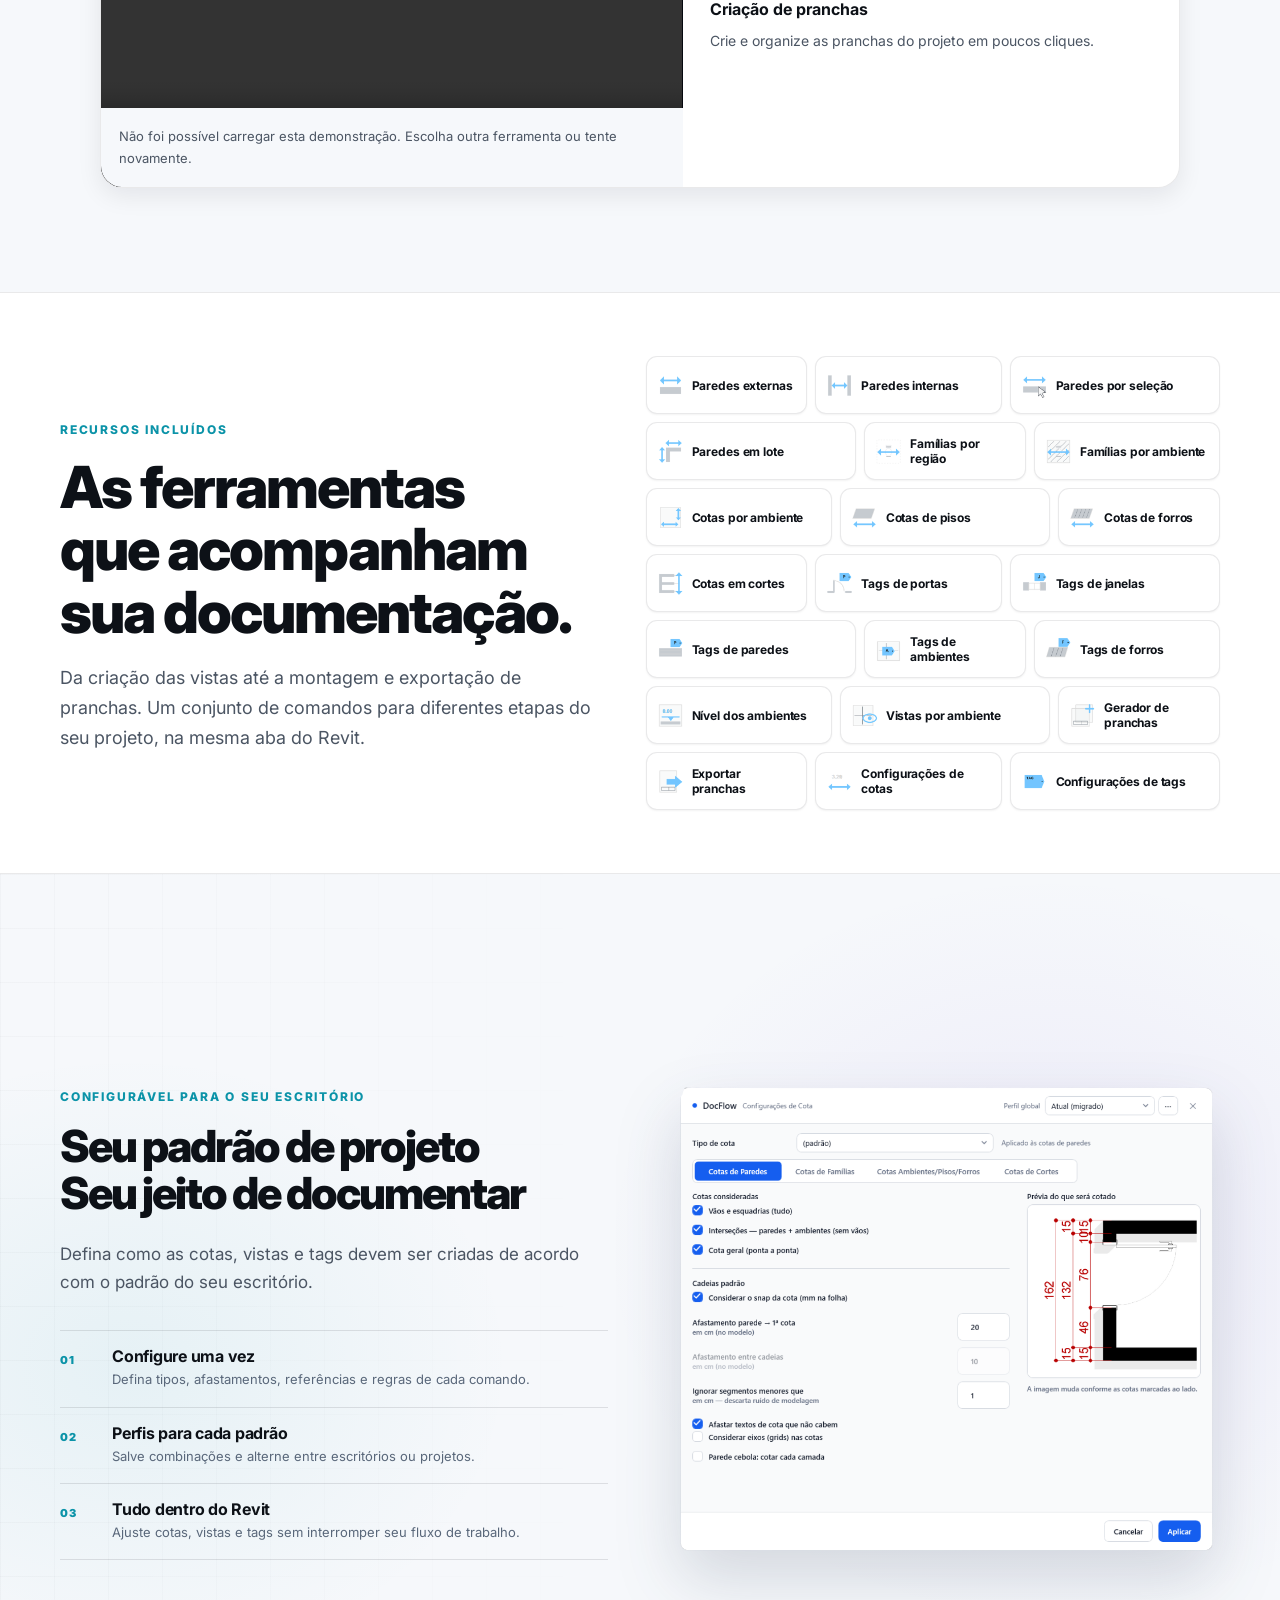
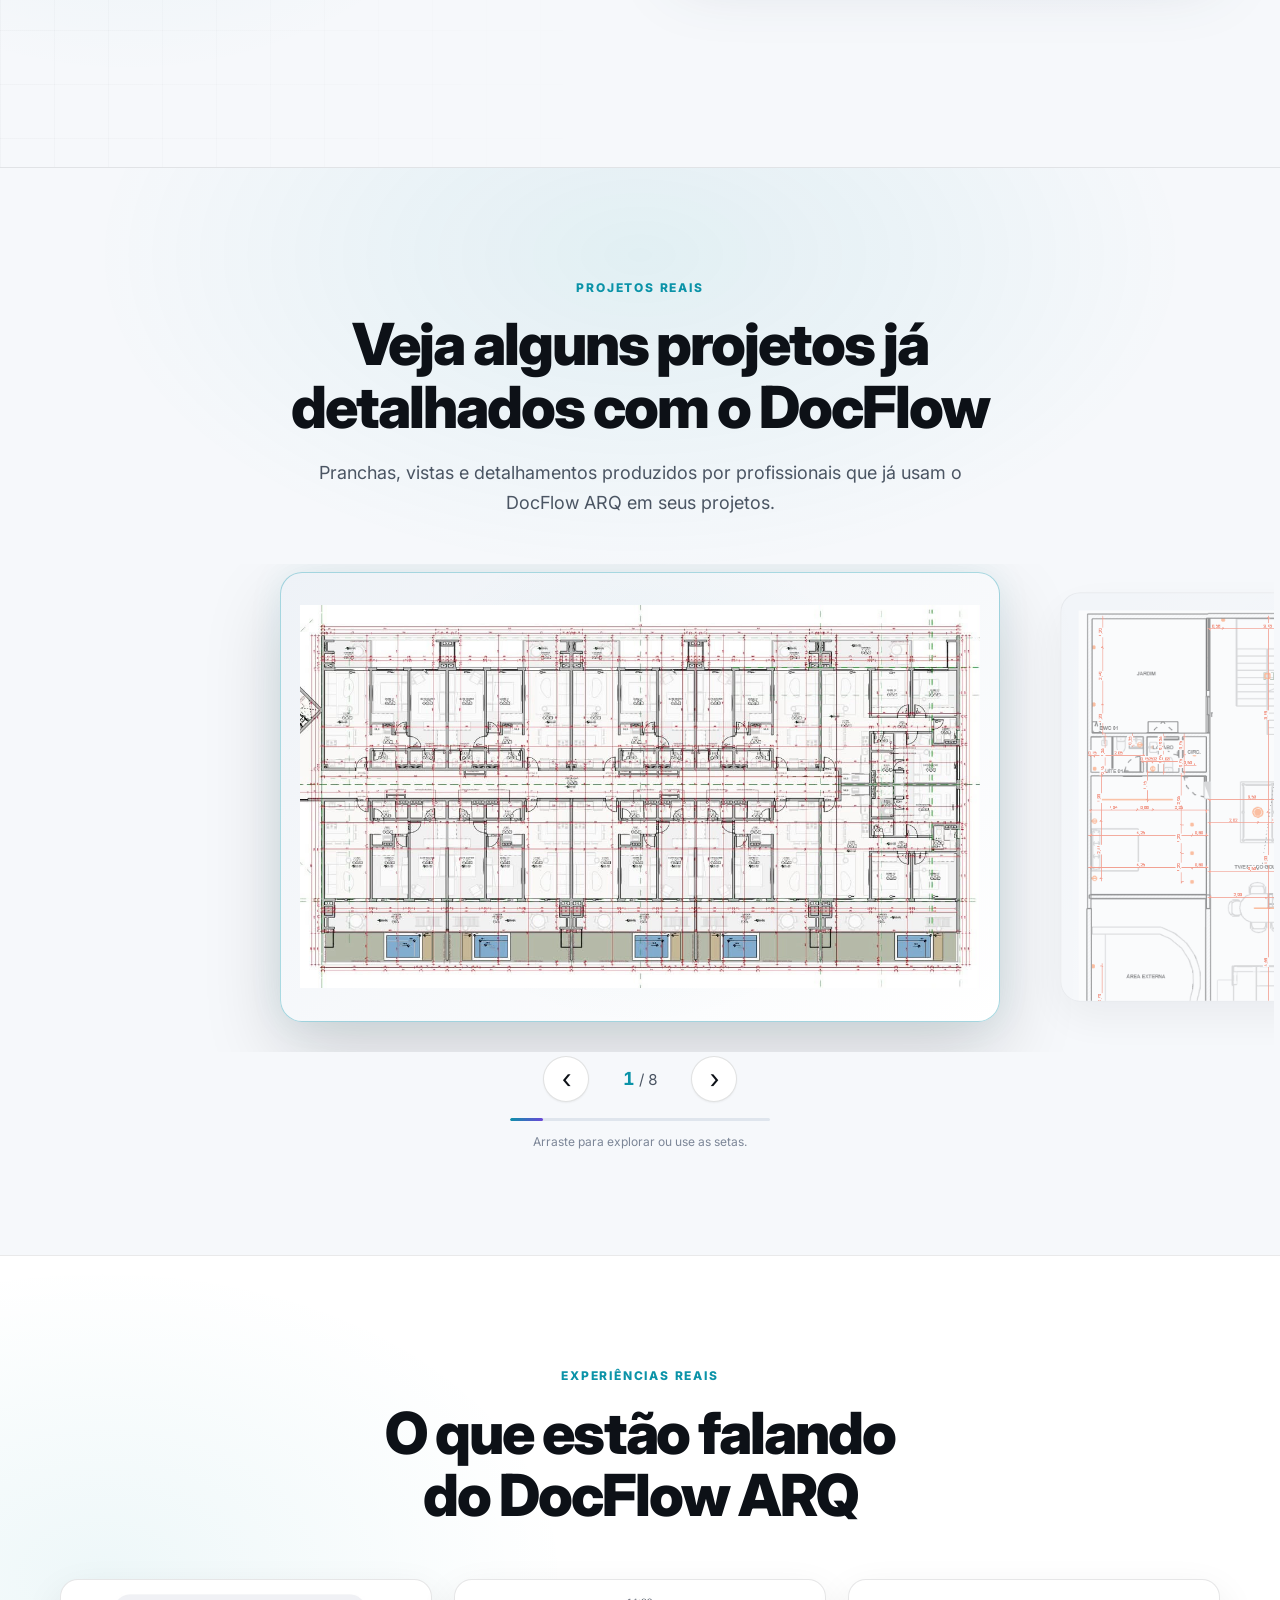
==== commit 285590c0: "style: clarify annual plan pricing" ====
--- a/lancamento/index.html
+++ b/lancamento/index.html
@@ -28,7 +28,7 @@
   <link rel="preconnect" href="https://fonts.gstatic.com" crossorigin>
   <link href="https://fonts.googleapis.com/css2?family=Inter:wght@400;500;600;700;800;900&display=swap" rel="stylesheet">
   <link rel="stylesheet" href="../vendas.css?v=67">
-  <link rel="stylesheet" href="lancamento.css?v=6">
+  <link rel="stylesheet" href="lancamento.css?v=7">
 </head>
 <body>
   <header class="site-header">
@@ -414,13 +414,13 @@
           <article class="price-card price-featured launch-price-card" data-launch-price-card data-plan-active="anual">
             <span class="best-badge"><strong data-launch-badge>R$ 200 OFF - MAIS VANTAJOSO</strong></span>
             <div class="launch-price-stage" aria-live="polite">
-              <span class="launch-price-kicker" data-launch-kicker>por apenas 12x de</span>
-              <div class="launch-price-line"><sup>R$</sup><strong class="launch-price-value" data-launch-price>79</strong><small class="launch-price-period" data-launch-period></small></div>
-            </div>
-            <p class="launch-plan-description" data-launch-description>Acesso completo durante 1 ano, com cobrança anual parcelada.</p>
-            <ul class="compact-plan-features">
-              <li>Todos os comandos do DocFlow ARQ</li>
-              <li>Atualizações e atendimento</li>
+              <span class="launch-price-kicker" data-launch-kicker>por apenas</span>
+              <div class="launch-price-line"><sup>R$</sup><strong class="launch-price-value" data-launch-price>79</strong><small class="launch-price-period" data-launch-period>/ mês</small></div>
+            </div>
+            <ul class="compact-plan-features" data-launch-features>
+              <li>Acesso completo durante 1 ano</li>
+              <li>Todas as ferramentas e atualizações do DocFlow ARQ</li>
+              <li>Até 2 usuários ativos por licença</li>
               <li>7 dias de garantia</li>
             </ul>
             <a class="button button-primary" href="https://pay.hotmart.com/H107343223J?off=nemu93jc" data-launch-checkout data-anual-url="https://pay.hotmart.com/H107343223J?off=nemu93jc" data-mensal-url="https://pay.hotmart.com/H107343223J?off=eb1rgnht">Quero o plano anual — 12x de R$ 79</a>
@@ -464,7 +464,7 @@
   <script src="lancamento-videos.js?v=1"></script>
   <script src="../vendas.js?v=53"></script>
   <script src="../vendas-i18n.js?v=41"></script>
-  <script src="lancamento.js?v=5"></script>
-  <script src="lancamento-i18n.js?v=6"></script>
+  <script src="lancamento.js?v=6"></script>
+  <script src="lancamento-i18n.js?v=7"></script>
 </body>
 </html>
--- a/lancamento/lancamento.css
+++ b/lancamento/lancamento.css
@@ -121,15 +121,10 @@
   line-height: 1;
 }
 
-.launch-plan-description {
-  min-height: 42px !important;
-  margin: 0 0 18px !important;
-  color: #68768a !important;
-  font-size: 13px !important;
-}
+.launch-price-card .compact-plan-features { margin-top: 10px !important; }
 
 .launch-price-card.is-changing .launch-price-stage,
-.launch-price-card.is-changing .launch-plan-description {
+.launch-price-card.is-changing .compact-plan-features {
   animation: launch-price-swap .35s ease;
 }
 
@@ -150,5 +145,5 @@
 
 @media (prefers-reduced-motion: reduce) {
   .launch-price-card.is-changing .launch-price-stage,
-  .launch-price-card.is-changing .launch-plan-description { animation: none; }
+  .launch-price-card.is-changing .compact-plan-features { animation: none; }
 }
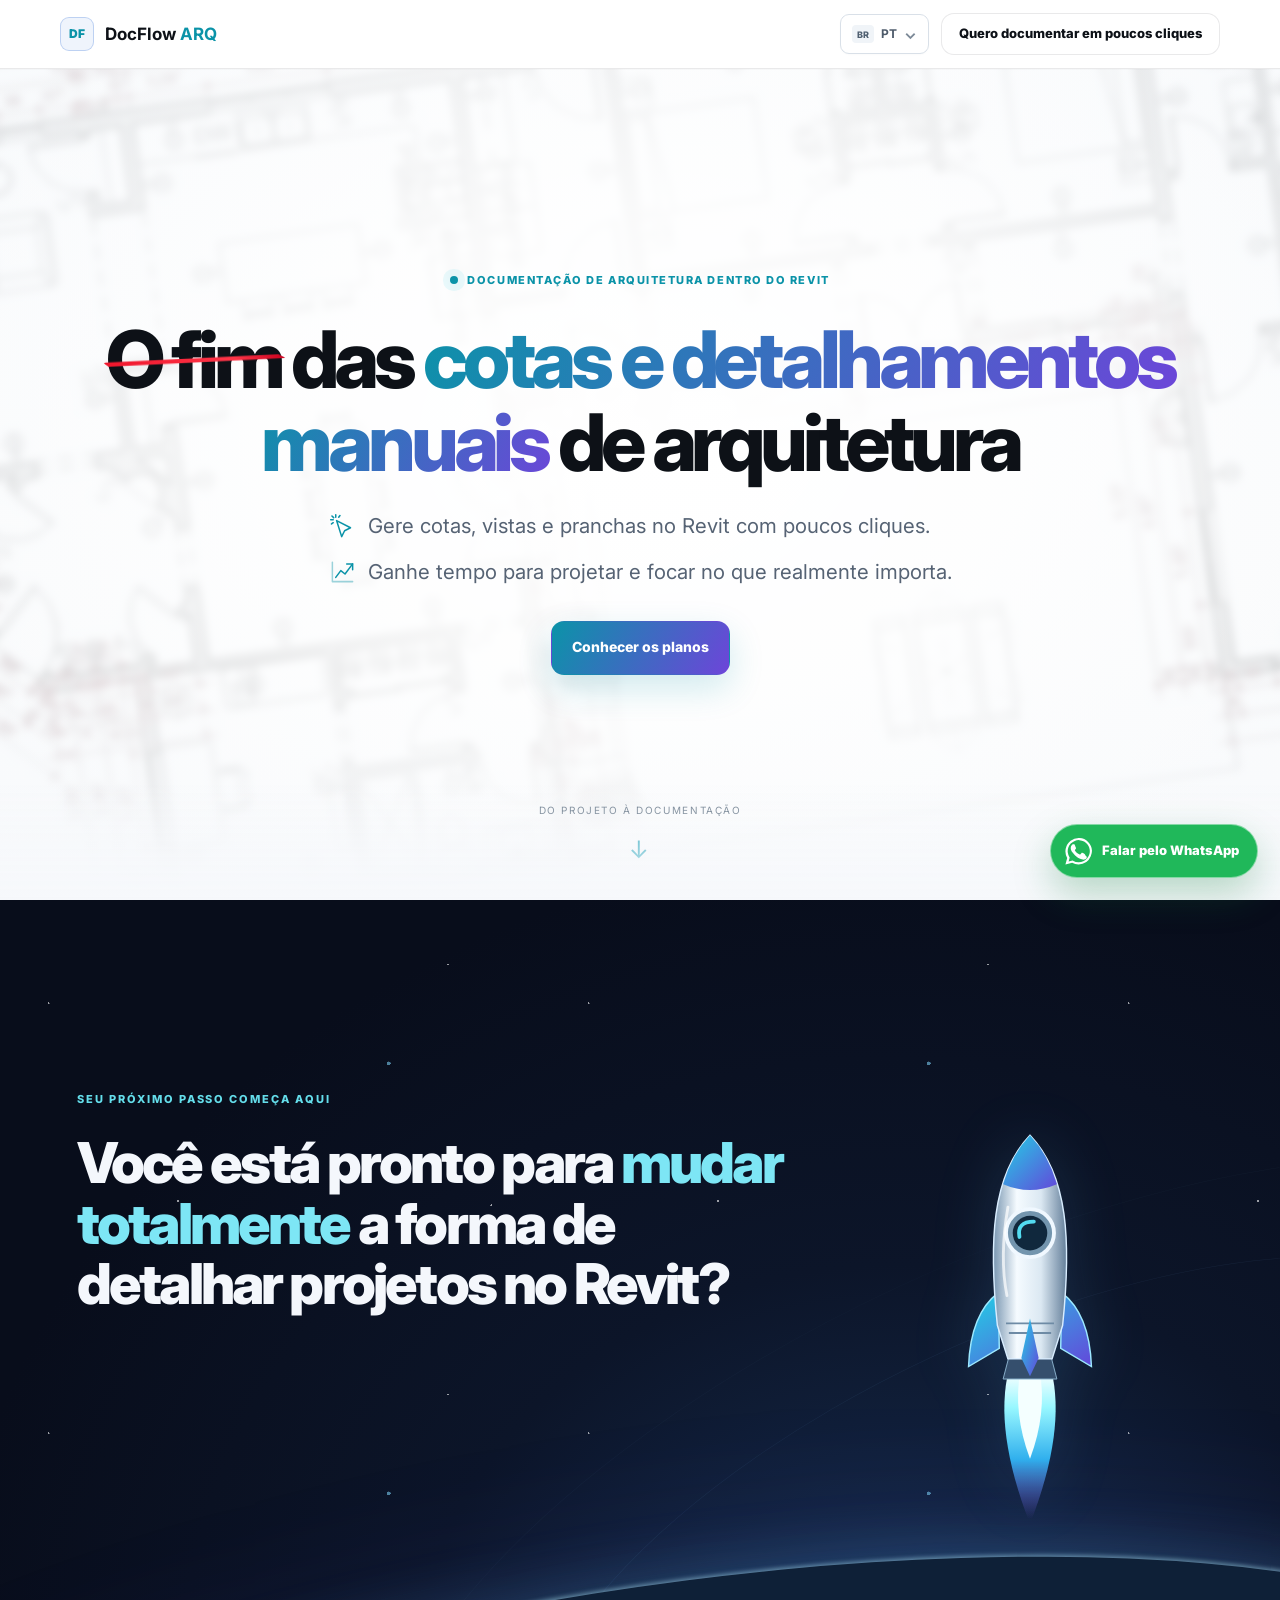
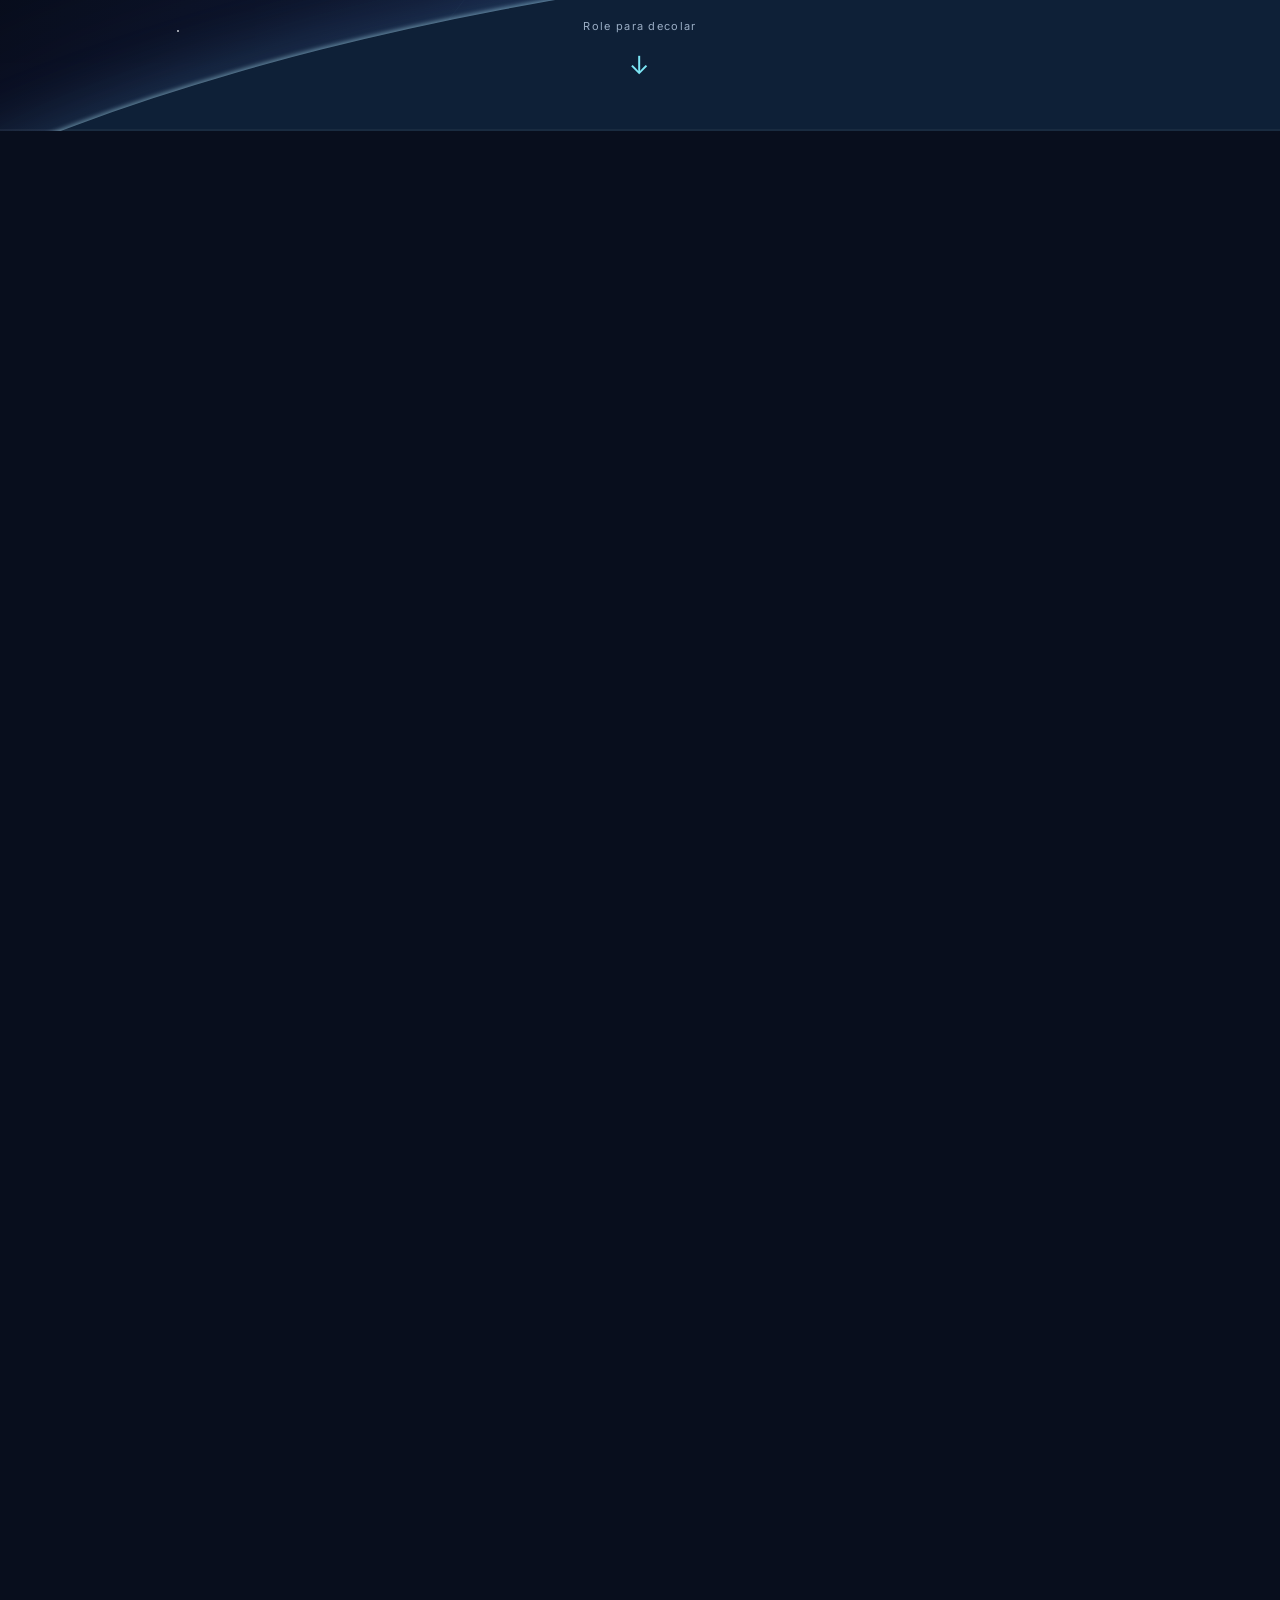
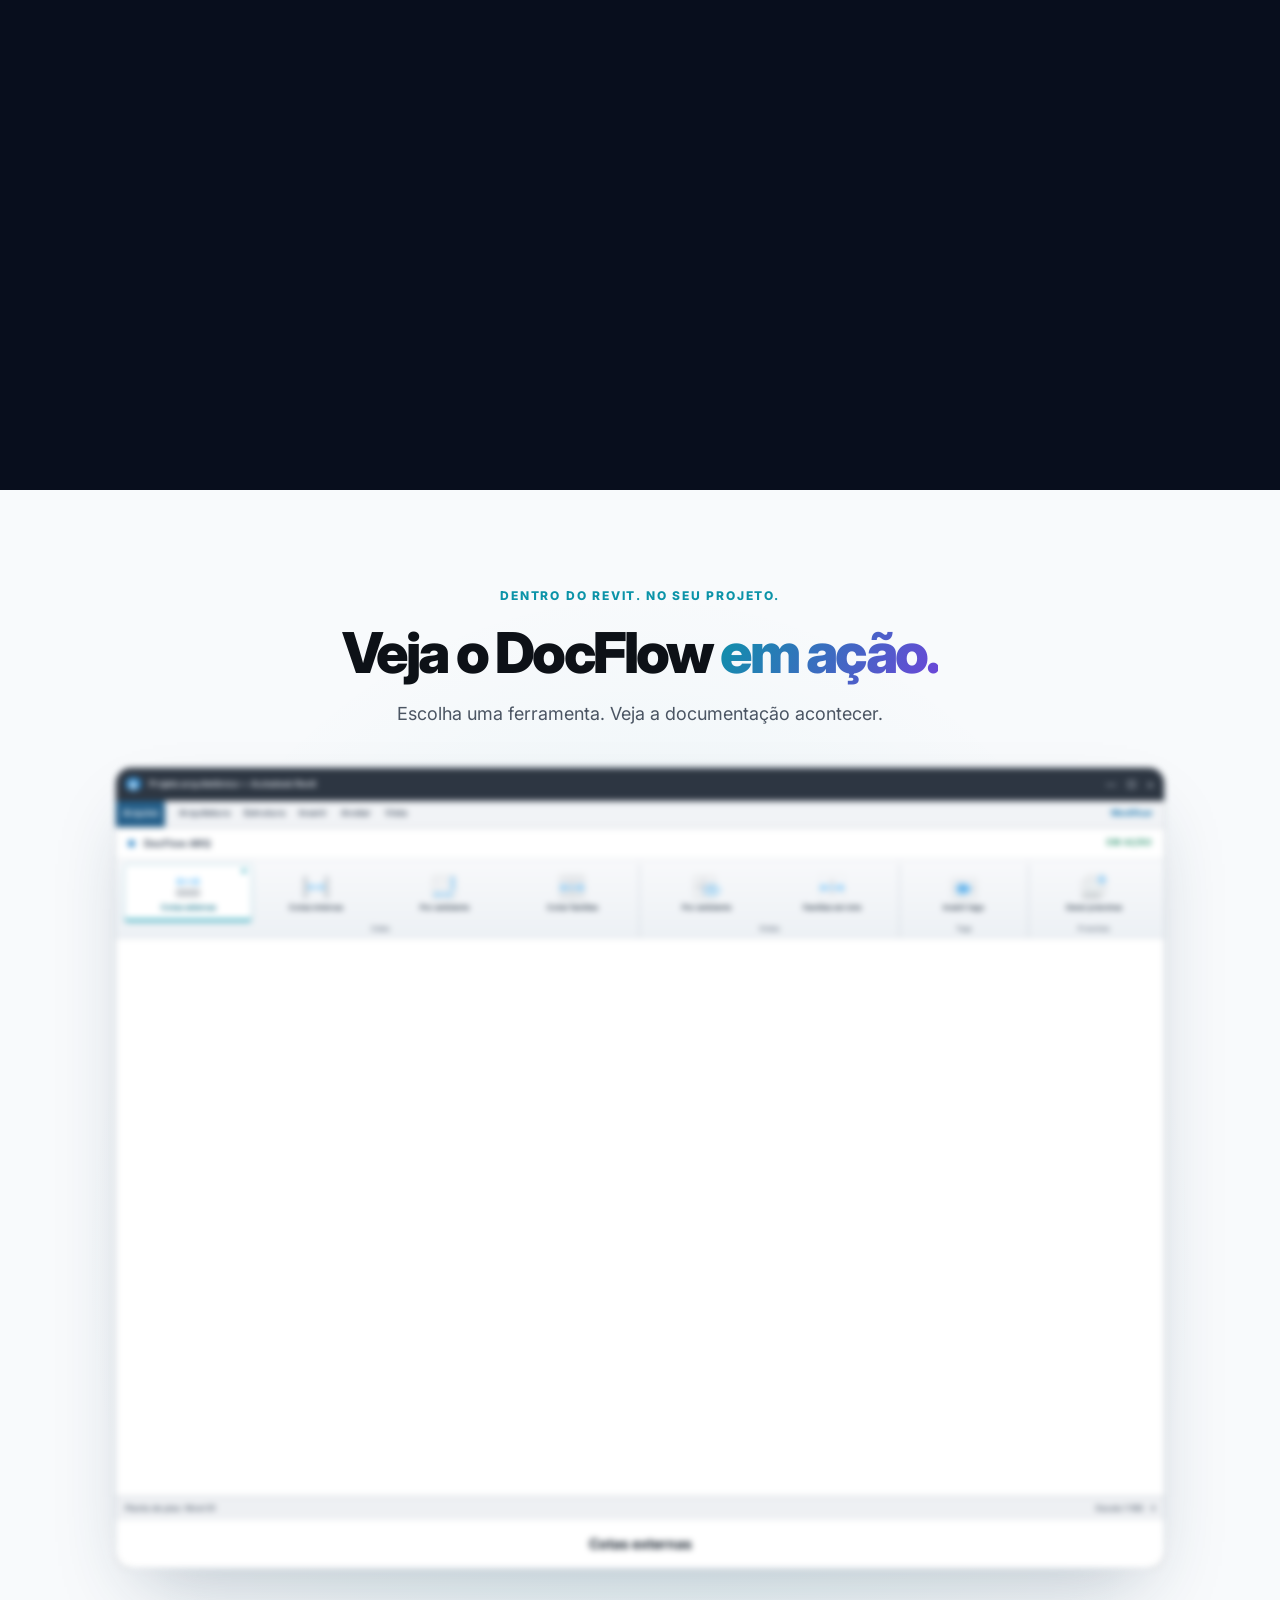
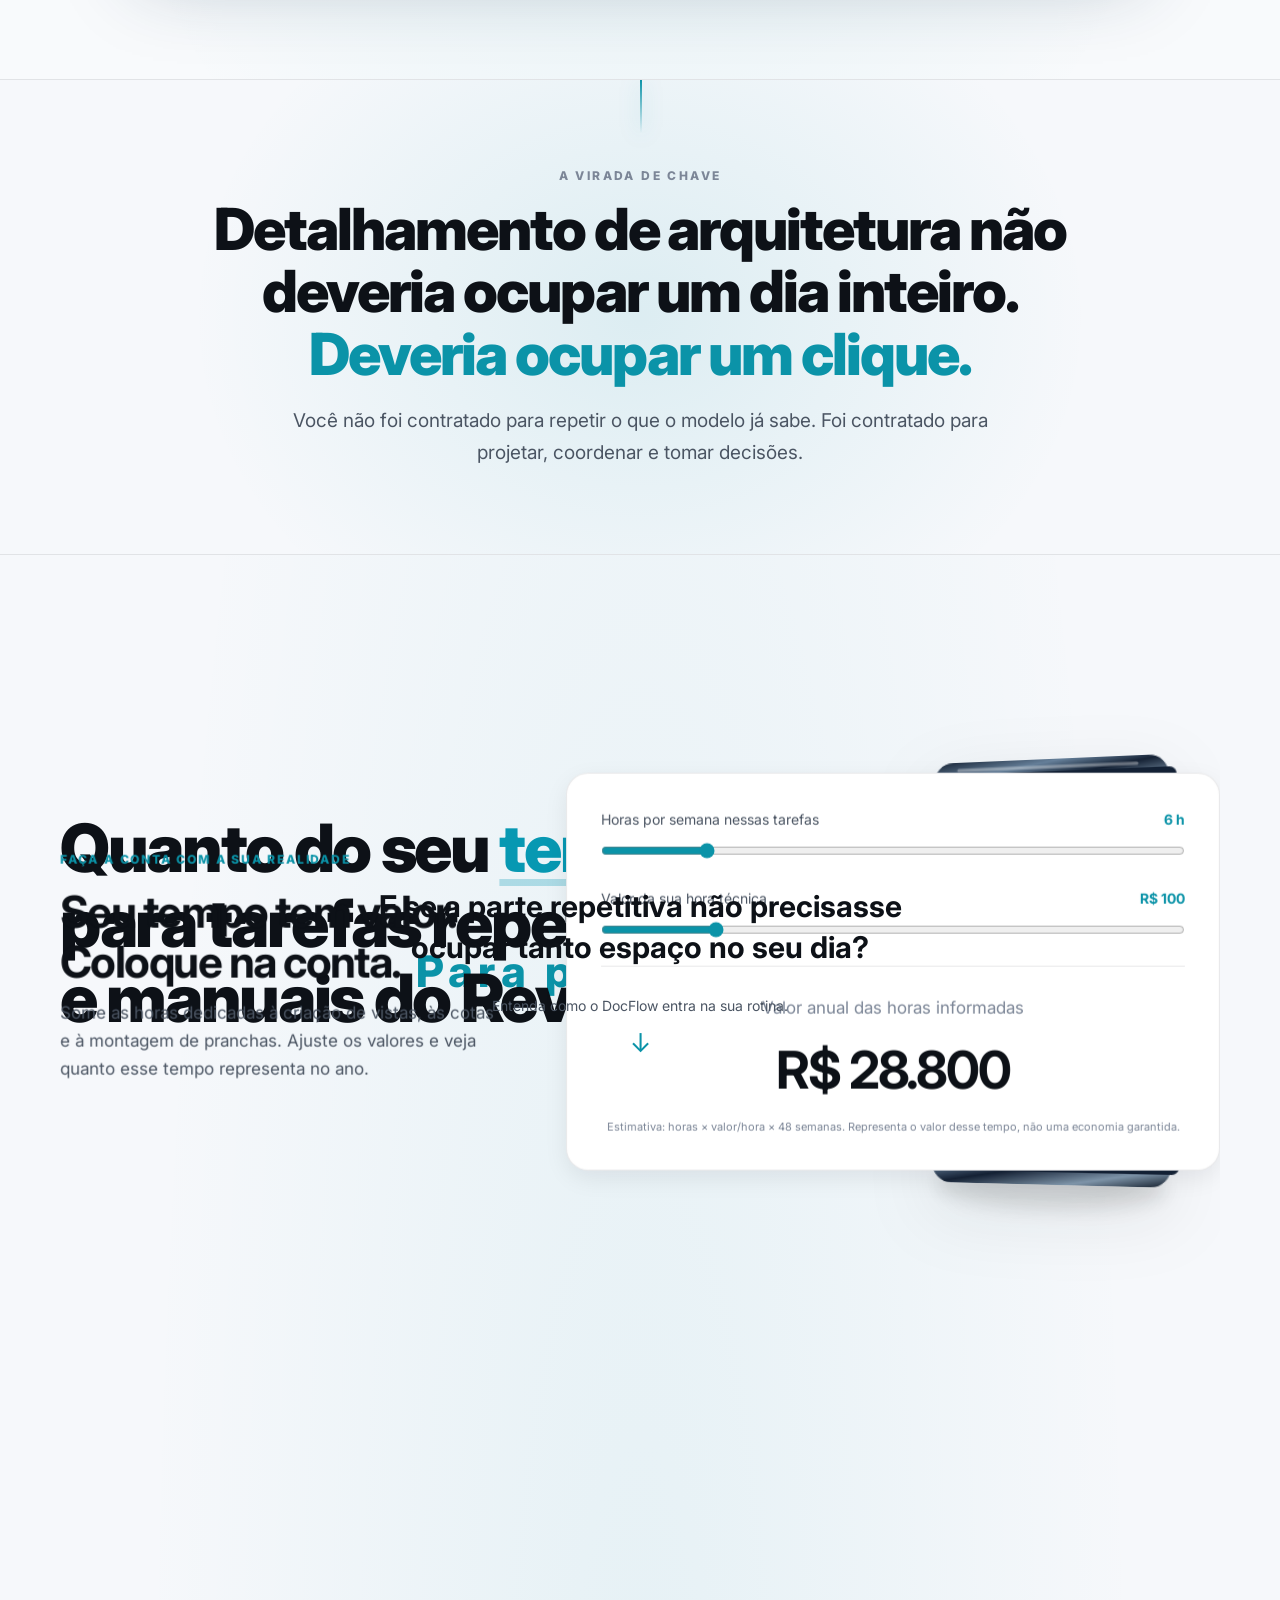
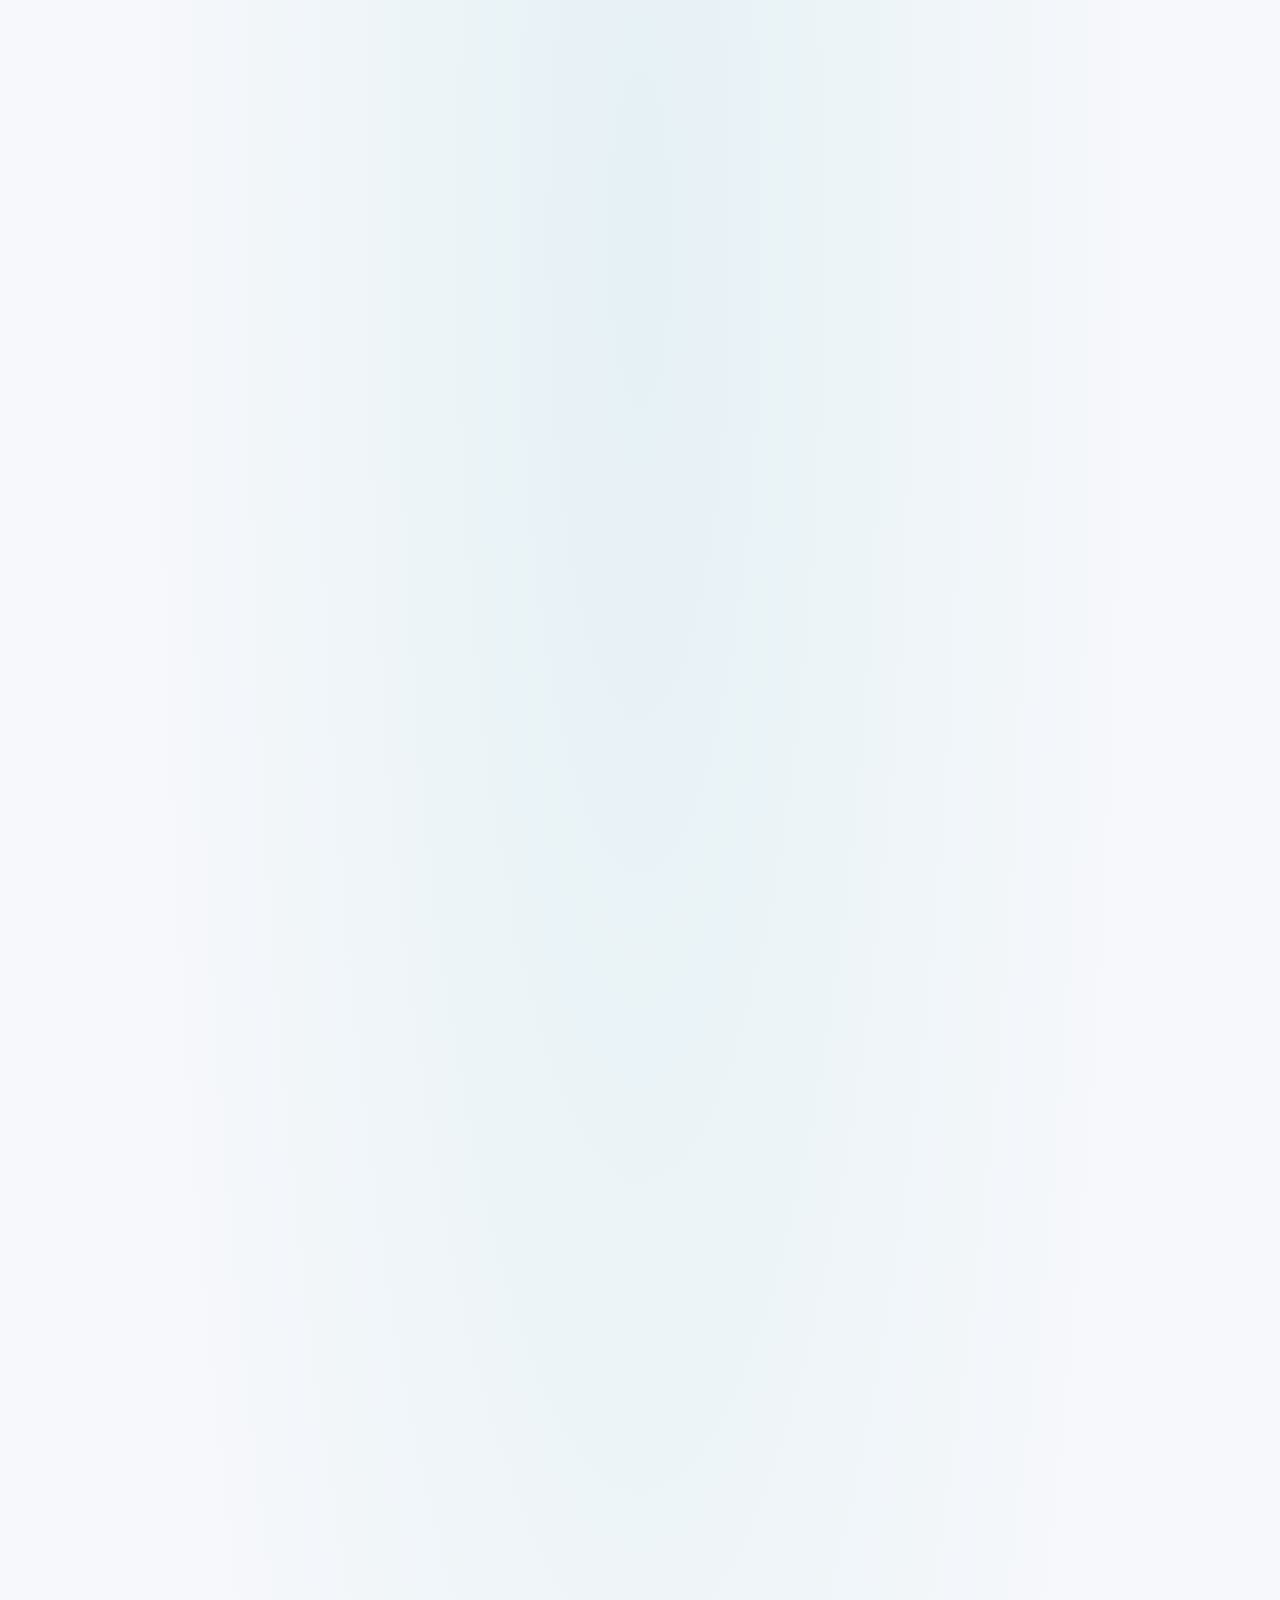
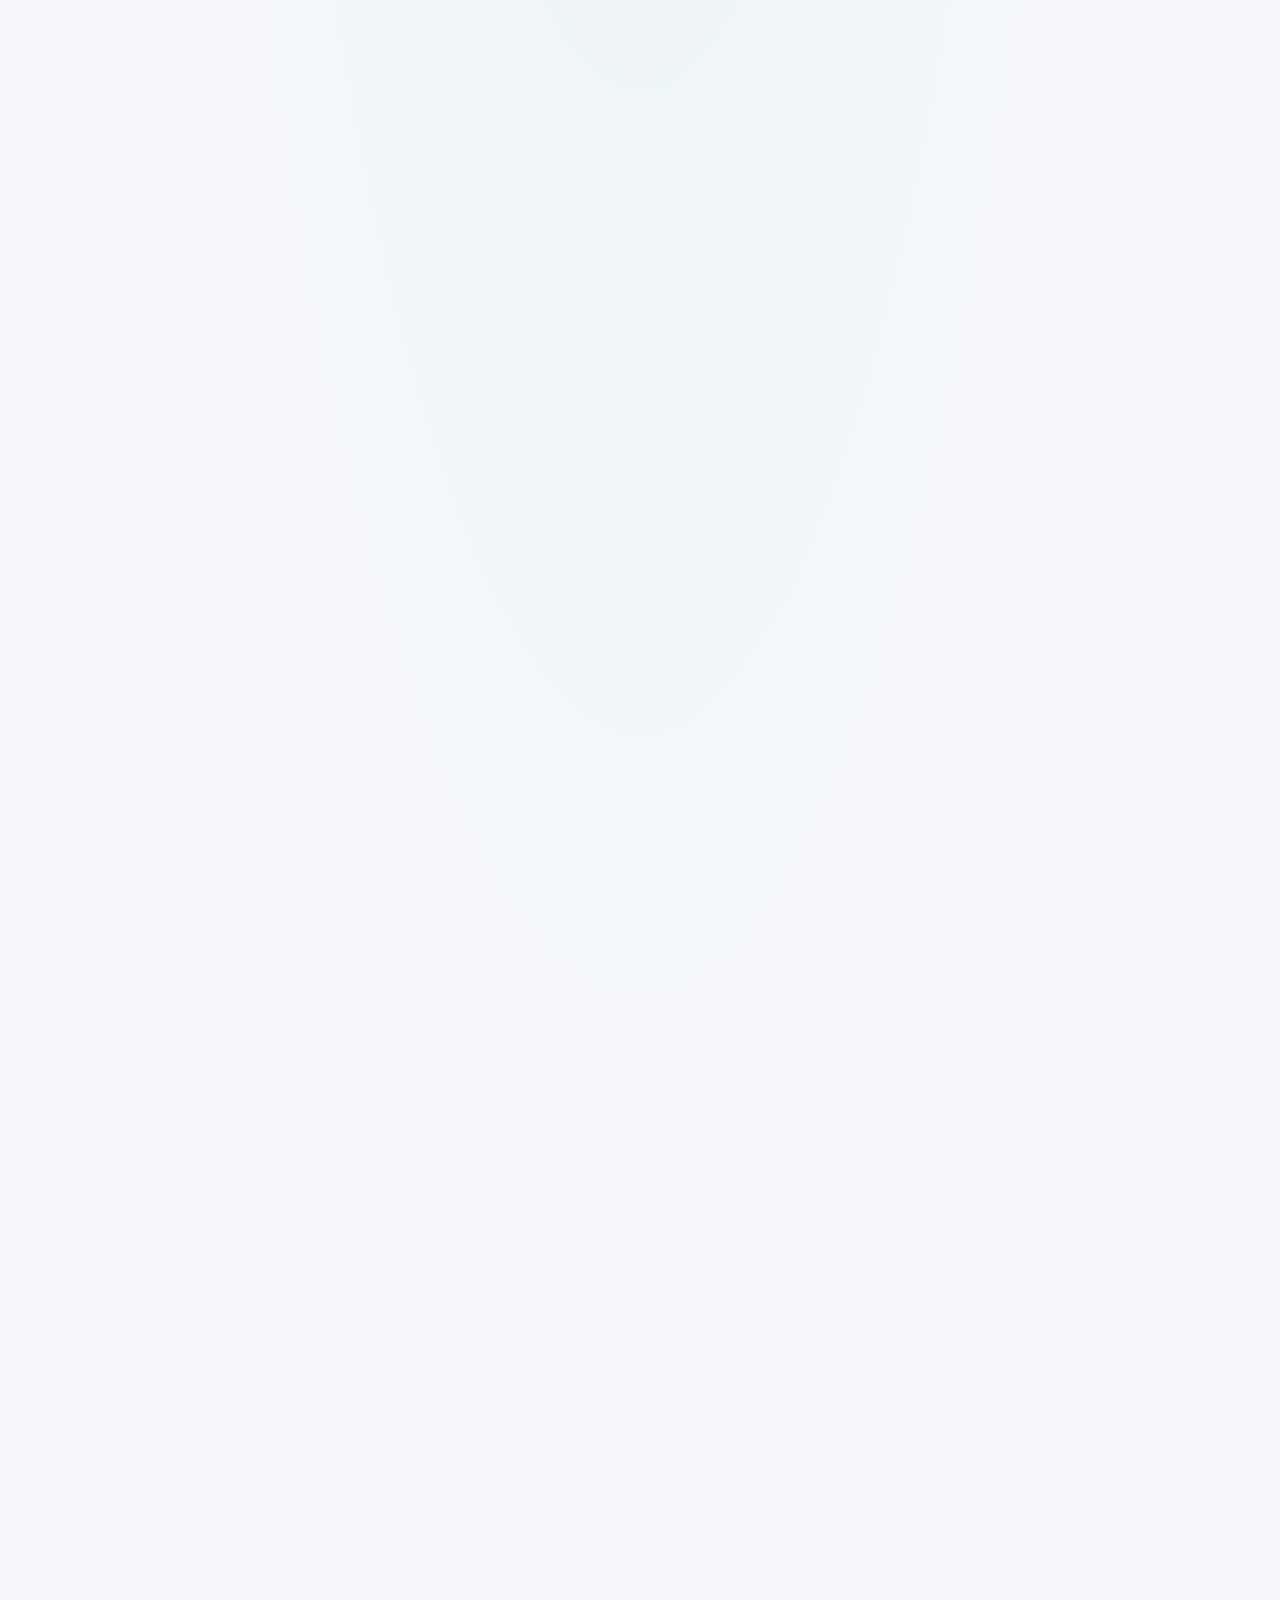
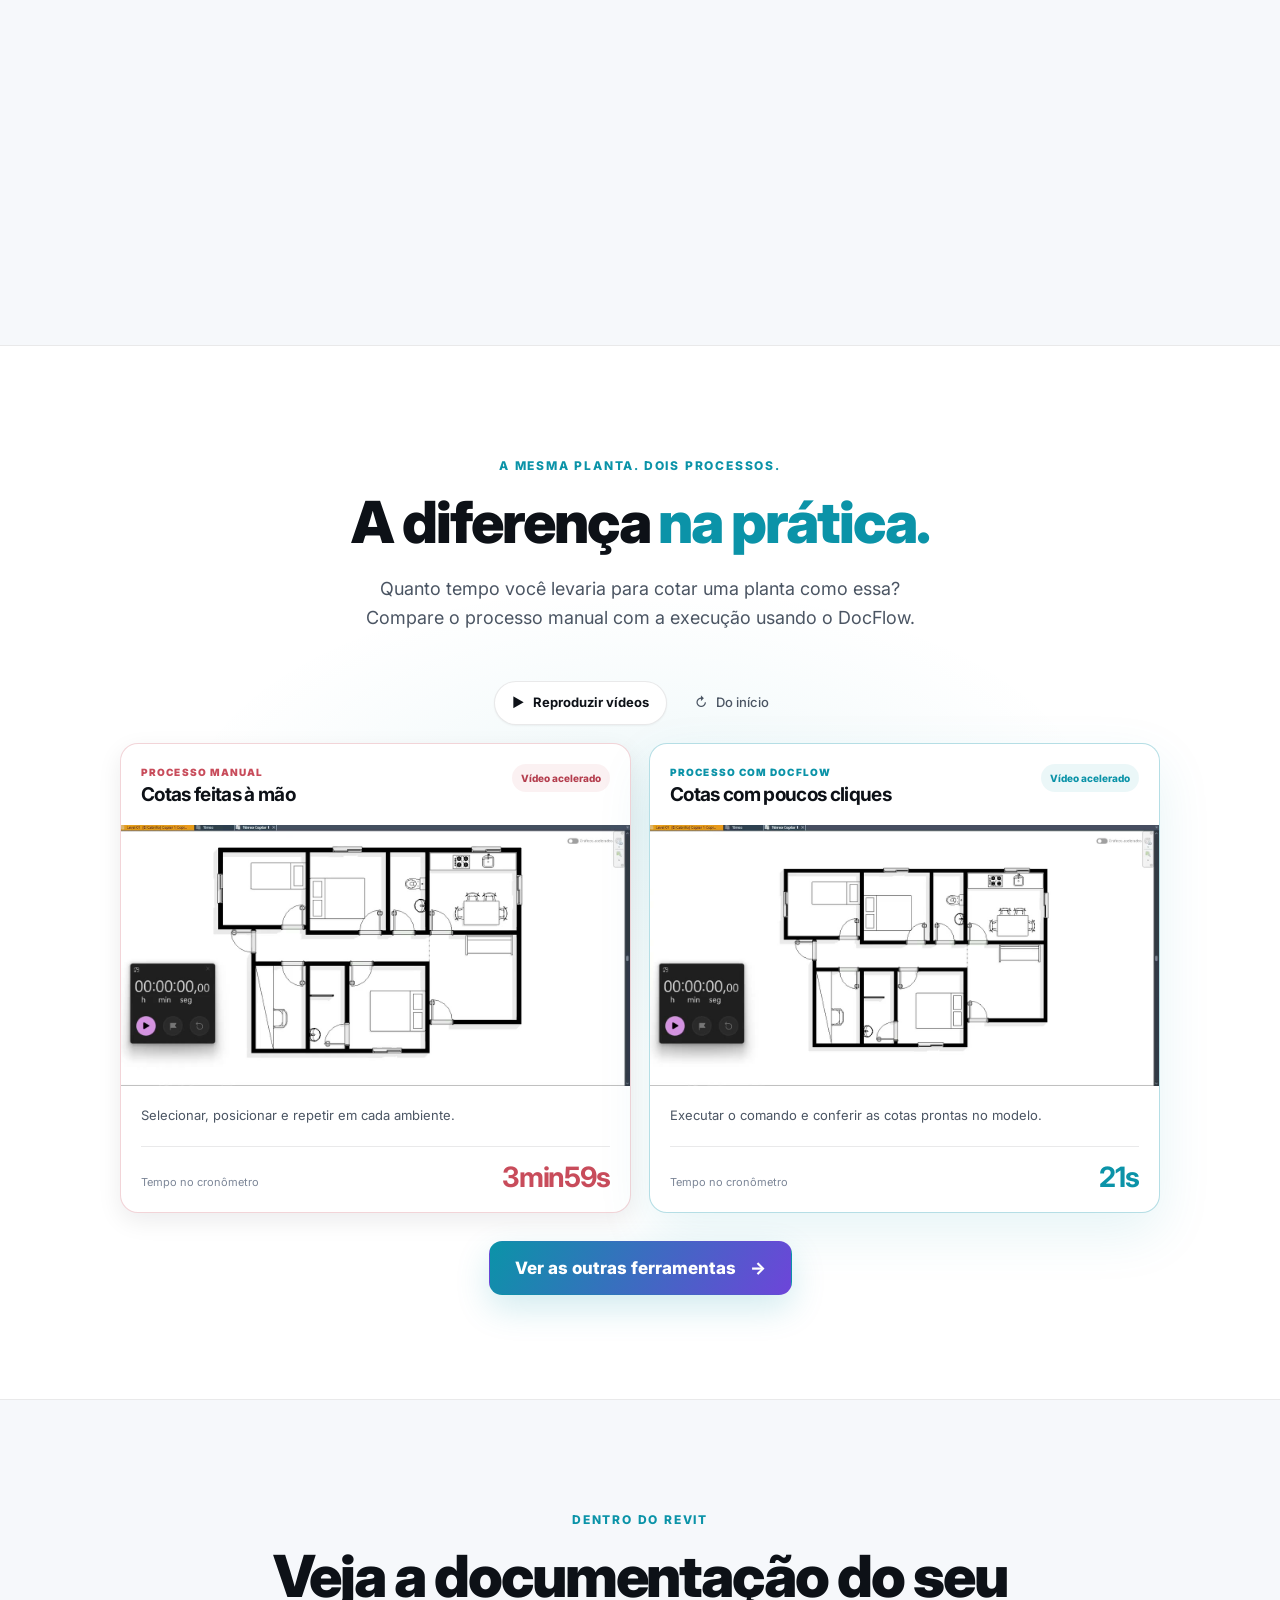
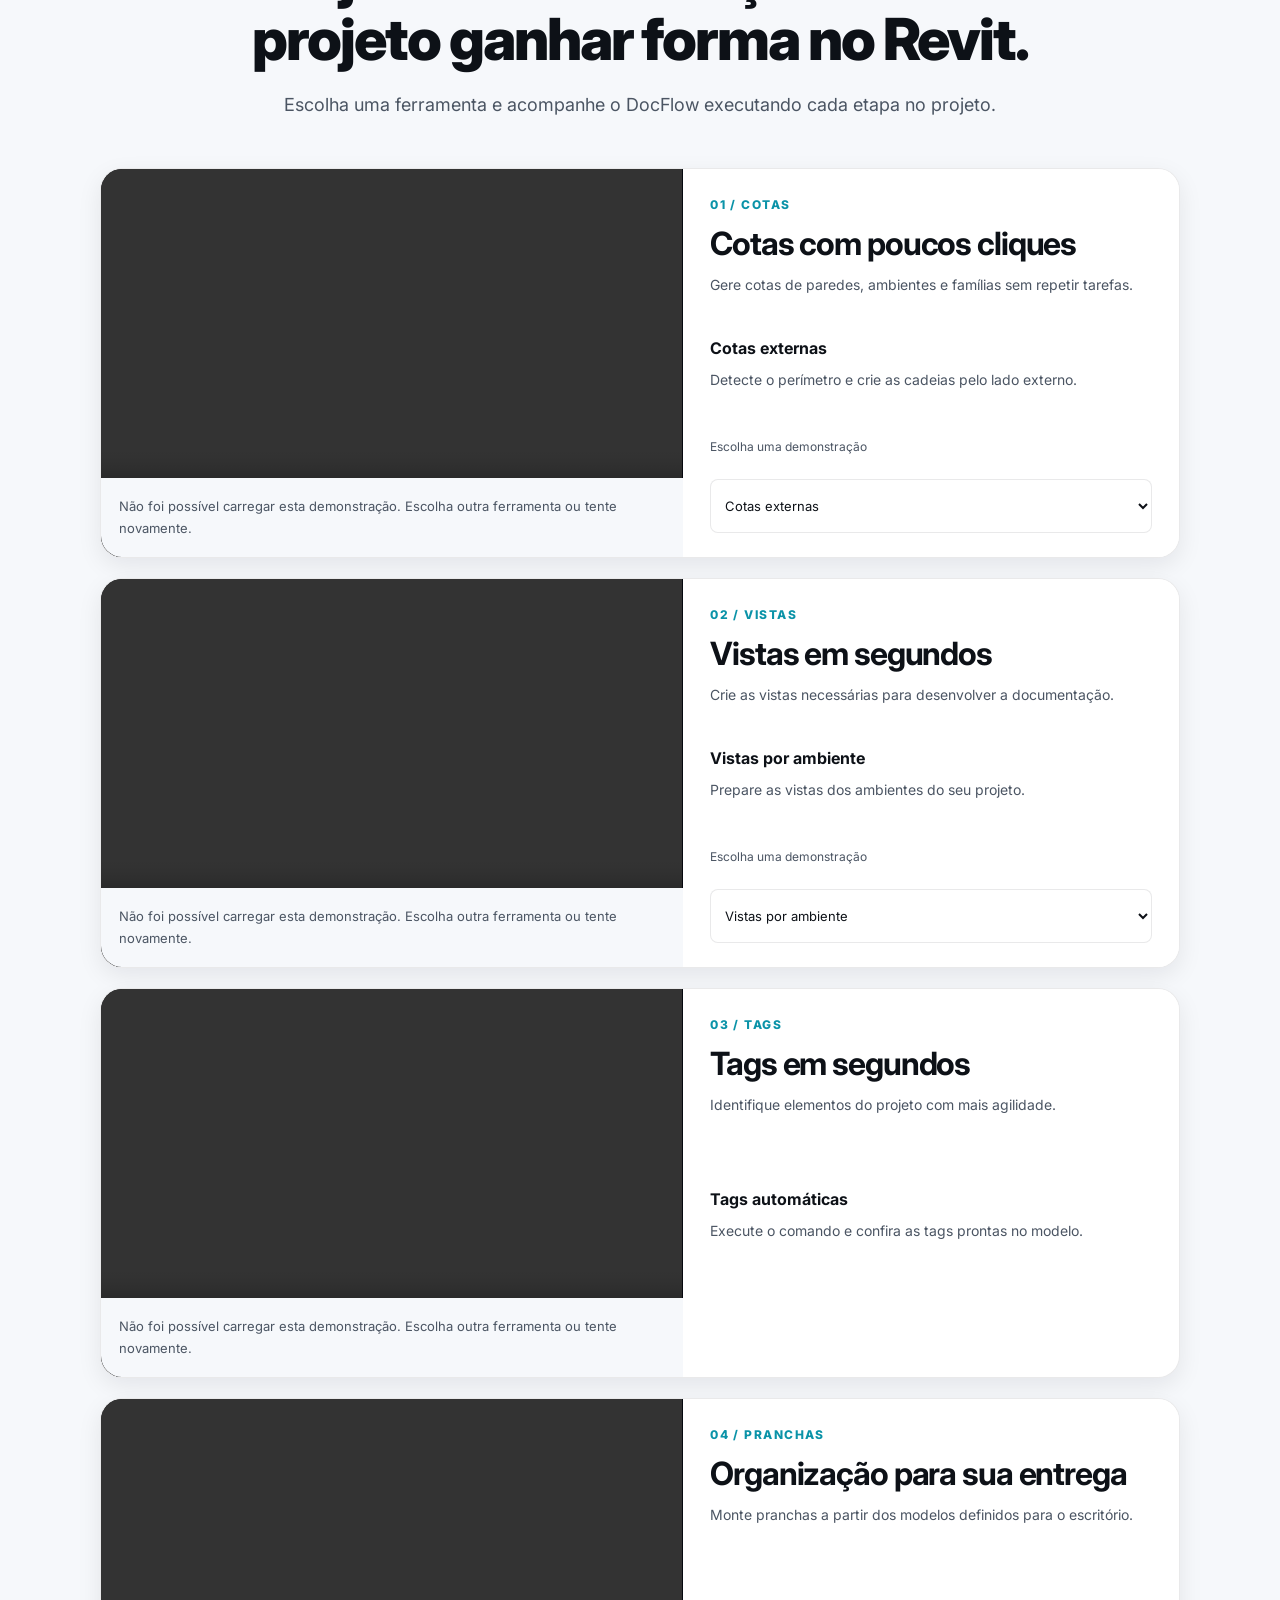
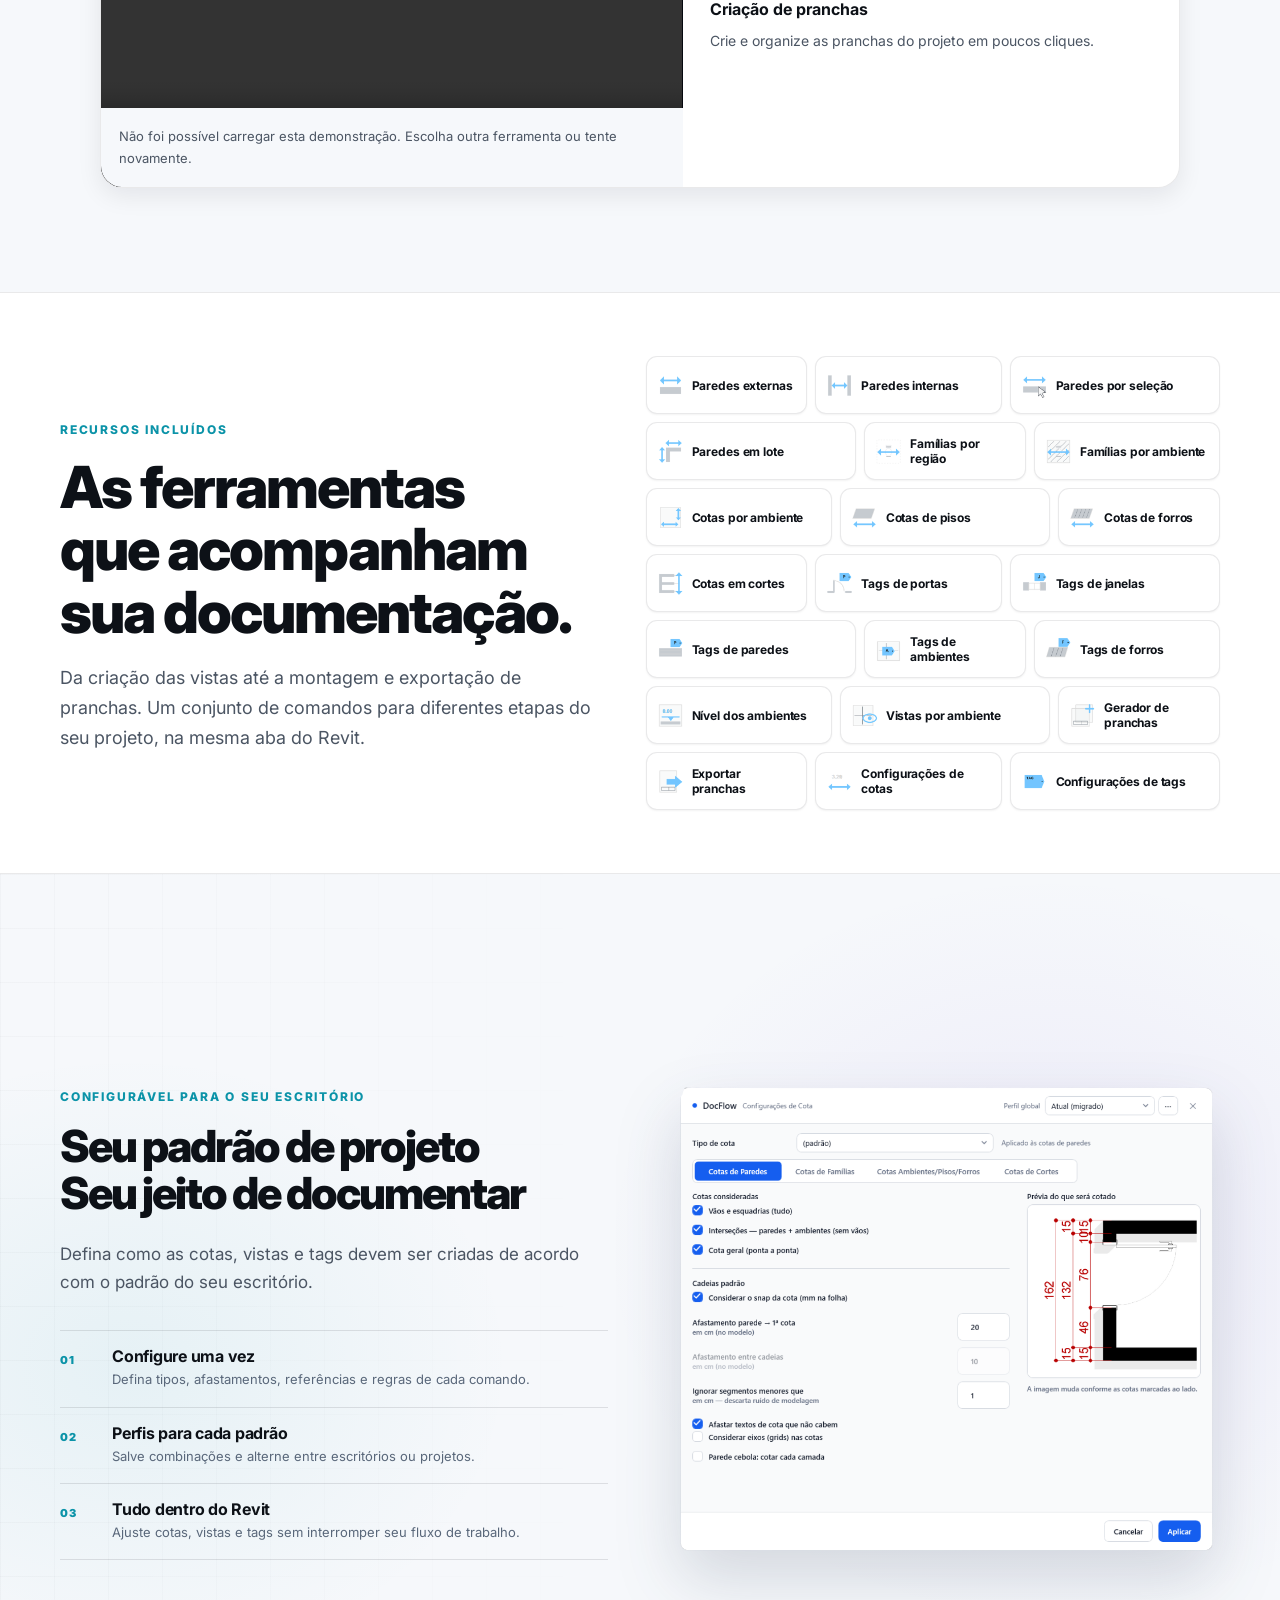
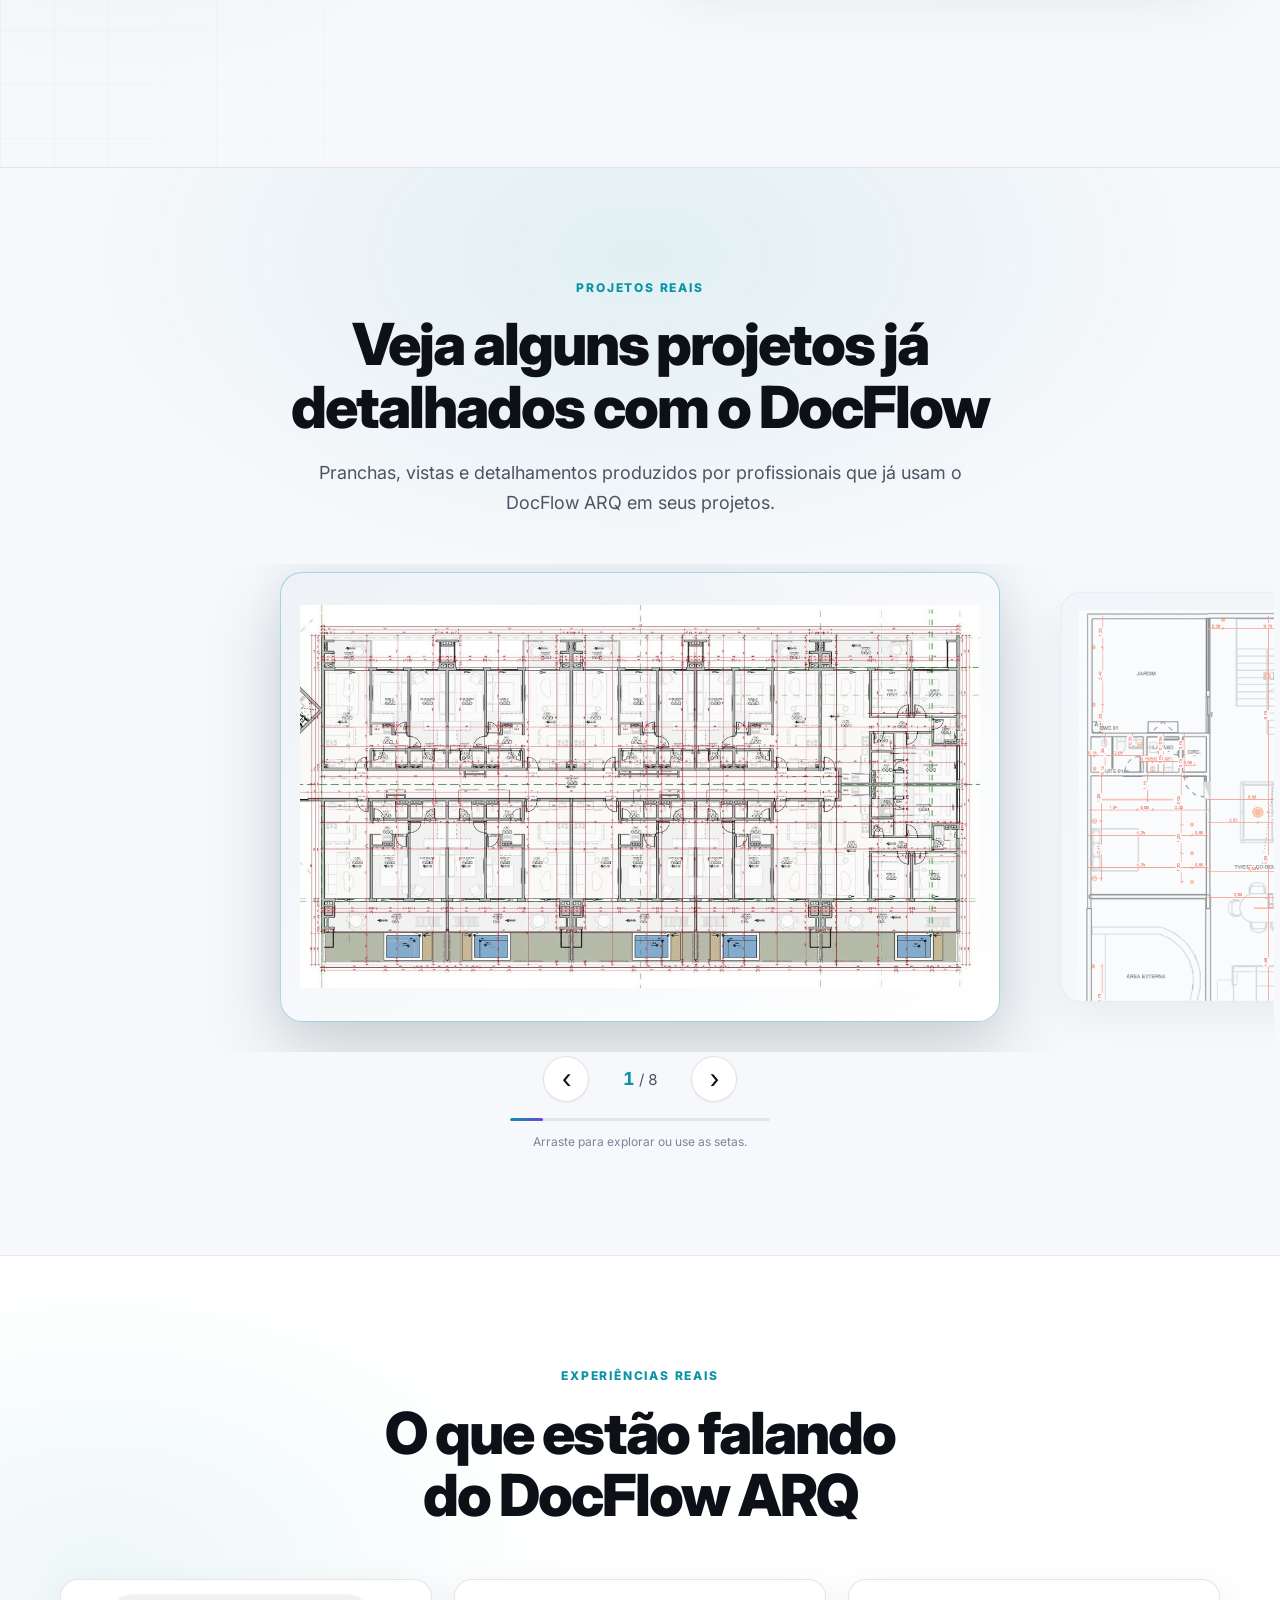
==== commit 948aed08: "style: center annual offer badge" ====
--- a/lancamento/index.html
+++ b/lancamento/index.html
@@ -28,7 +28,7 @@
   <link rel="preconnect" href="https://fonts.gstatic.com" crossorigin>
   <link href="https://fonts.googleapis.com/css2?family=Inter:wght@400;500;600;700;800;900&display=swap" rel="stylesheet">
   <link rel="stylesheet" href="../vendas.css?v=67">
-  <link rel="stylesheet" href="lancamento.css?v=7">
+  <link rel="stylesheet" href="lancamento.css?v=8">
 </head>
 <body>
   <header class="site-header">
--- a/lancamento/lancamento.css
+++ b/lancamento/lancamento.css
@@ -51,11 +51,18 @@
 .launch-price-card[data-plan-active="mensal"] .best-badge { background: linear-gradient(105deg, #6d45d9, #8468ee); }
 .launch-price-card .best-badge {
   top: -17px;
-  right: 18px;
+  right: auto;
+  left: 50%;
+  display: flex;
+  align-items: center;
+  justify-content: center;
   min-height: 36px;
   padding: 0 16px;
+  background: linear-gradient(105deg, #d90024, #f20d3a);
   font-size: 10px;
   letter-spacing: .045em;
+  text-align: center;
+  transform: translateX(-50%);
   white-space: nowrap;
 }
 
@@ -134,7 +141,7 @@
 }
 
 @media (max-width: 560px) {
-  .launch-price-card .best-badge { top: -16px; right: 12px; max-width: calc(100% - 24px); min-height: 34px; padding-inline: 13px; font-size: 9px; }
+  .launch-price-card .best-badge { top: -16px; right: auto; left: 50%; max-width: calc(100% - 24px); min-height: 34px; padding-inline: 13px; font-size: 9px; transform: translateX(-50%); }
   .launch-plan-switch { width: 100%; }
   .launch-price-stage { gap: 12px; min-height: 138px; }
   .launch-price-kicker { font-size: 11px; }
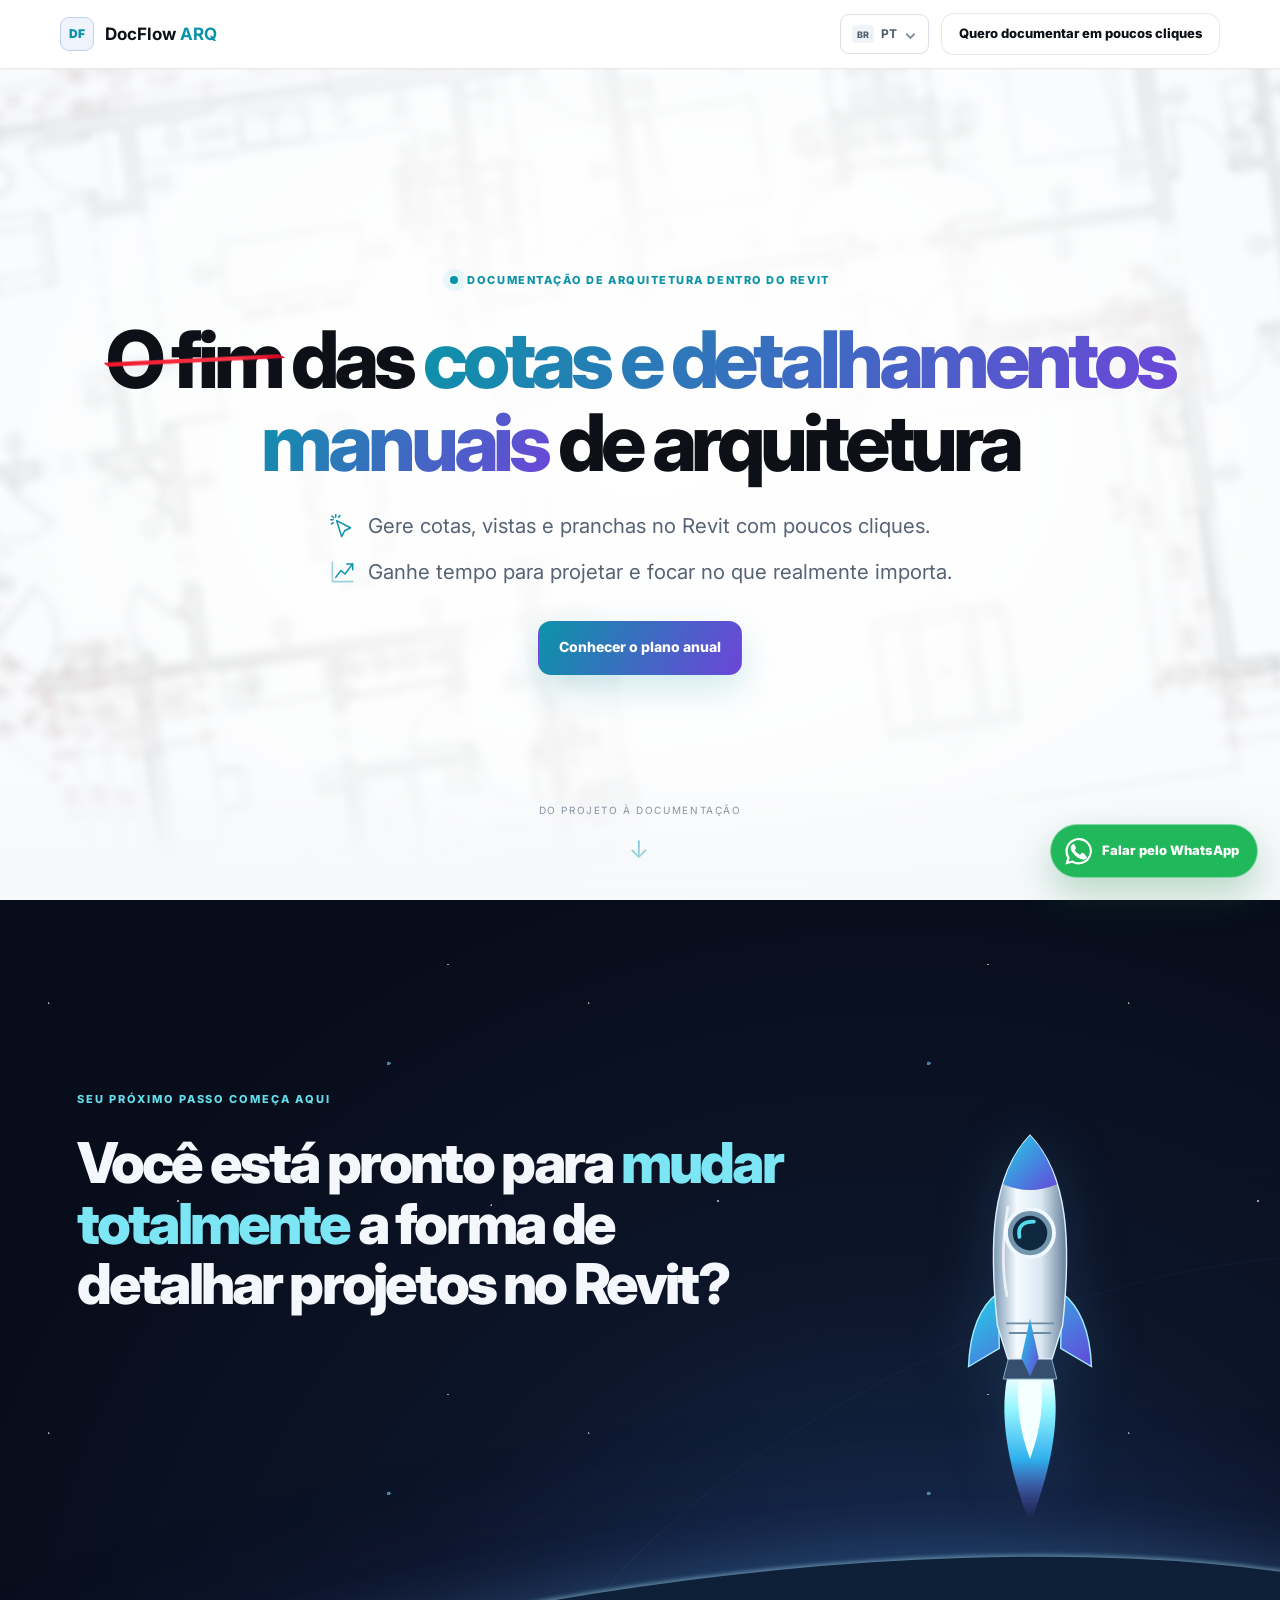
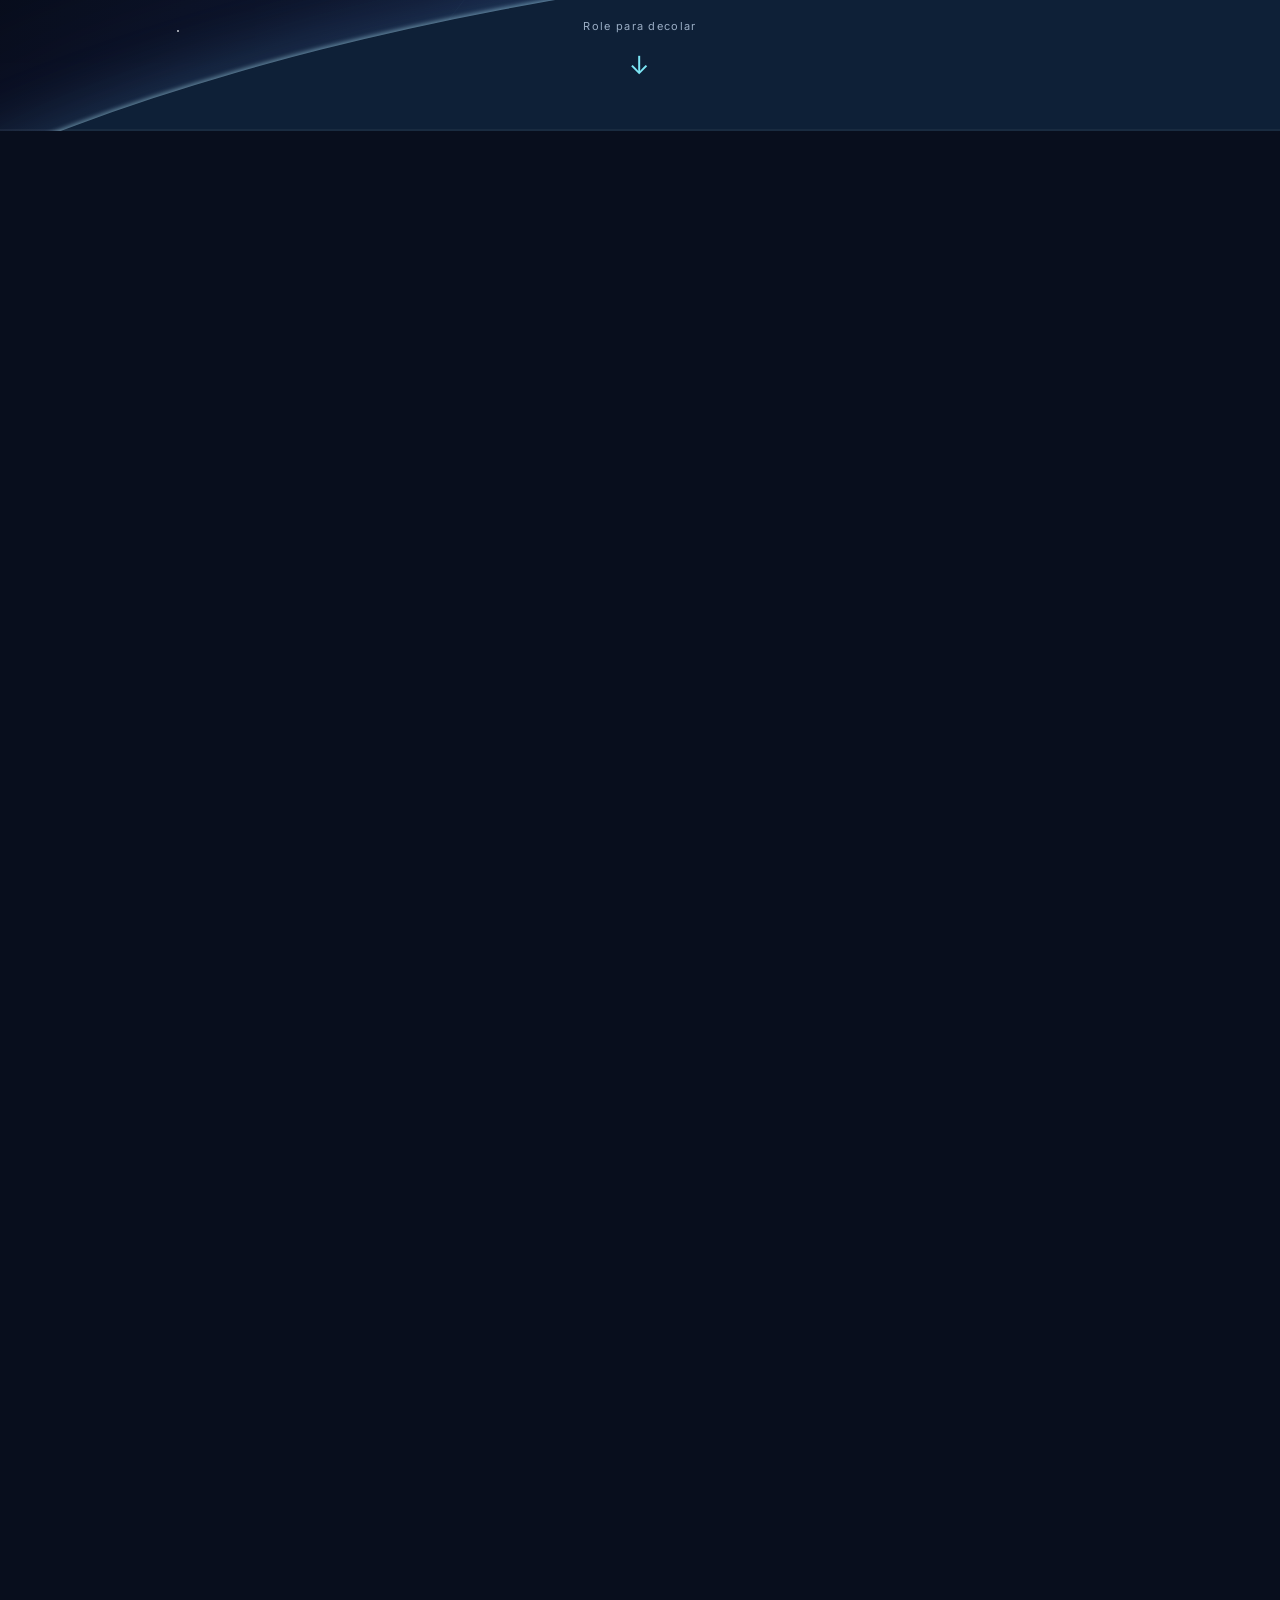
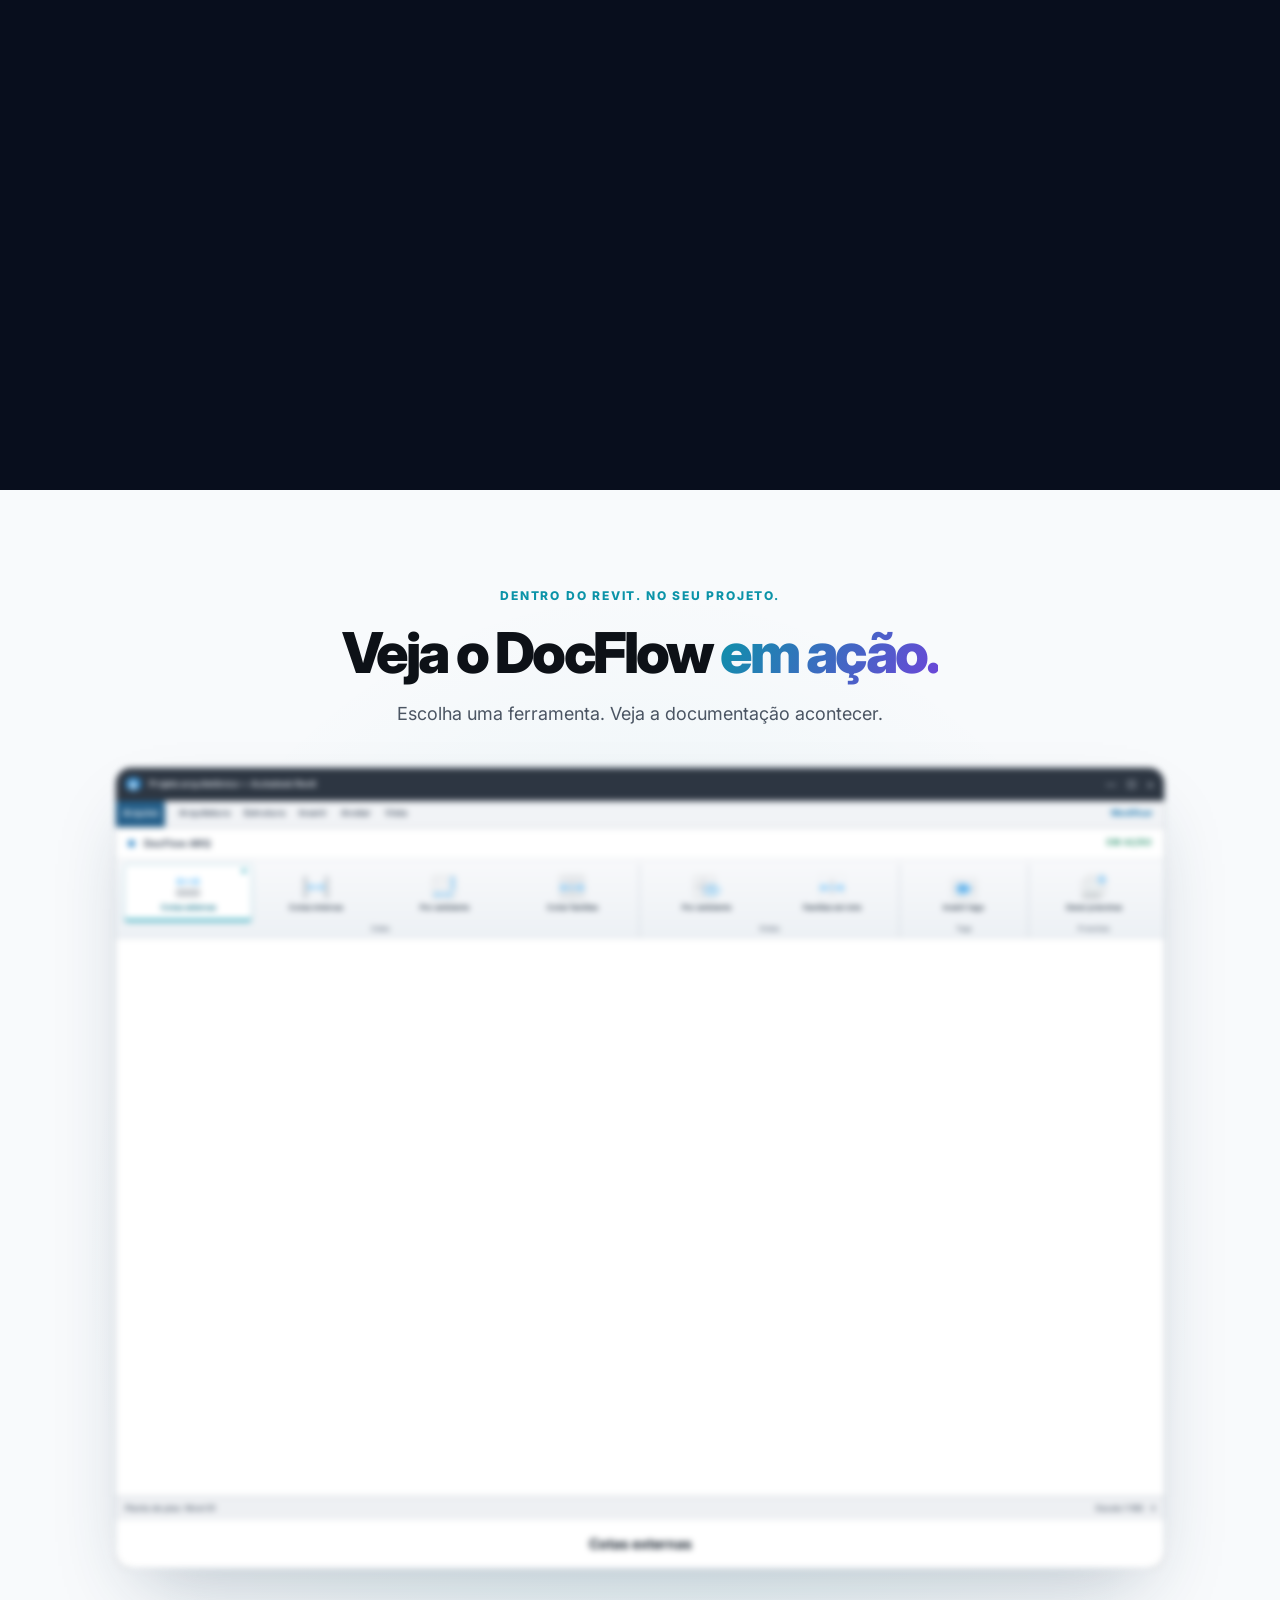
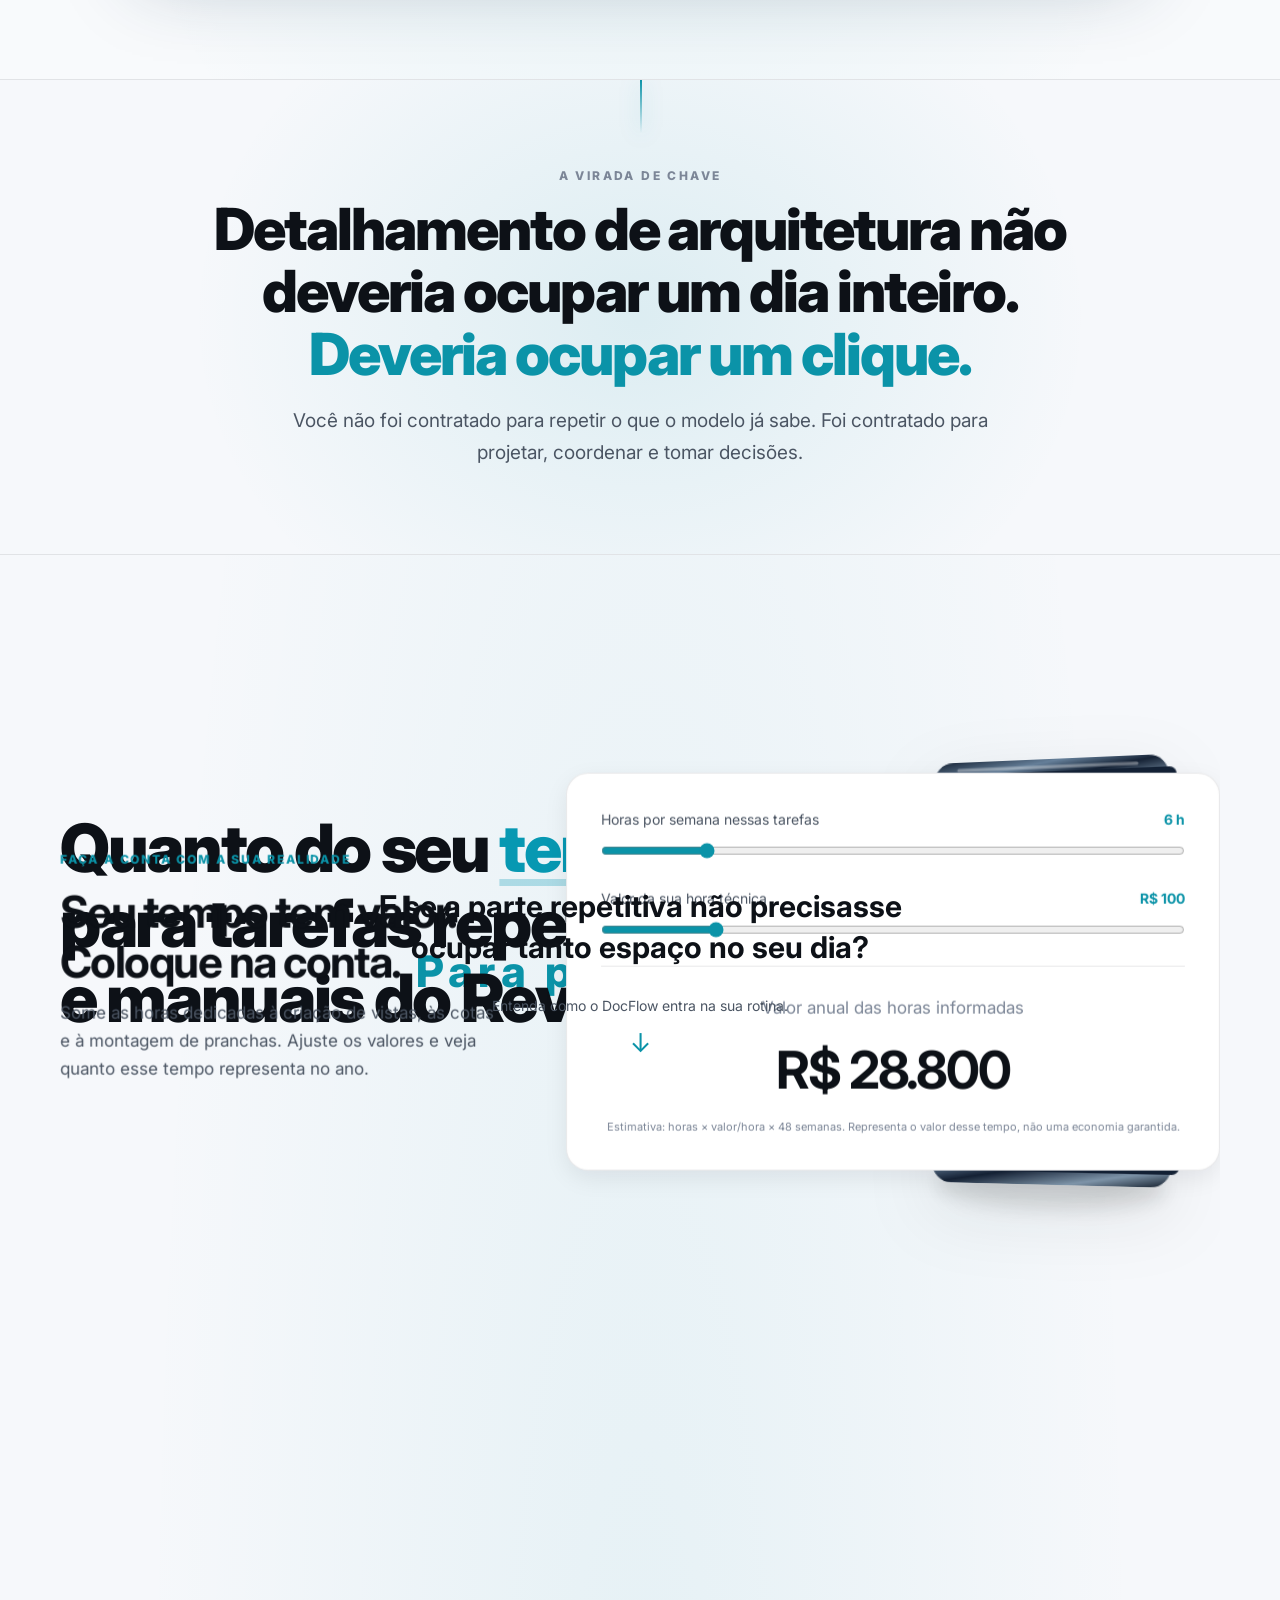
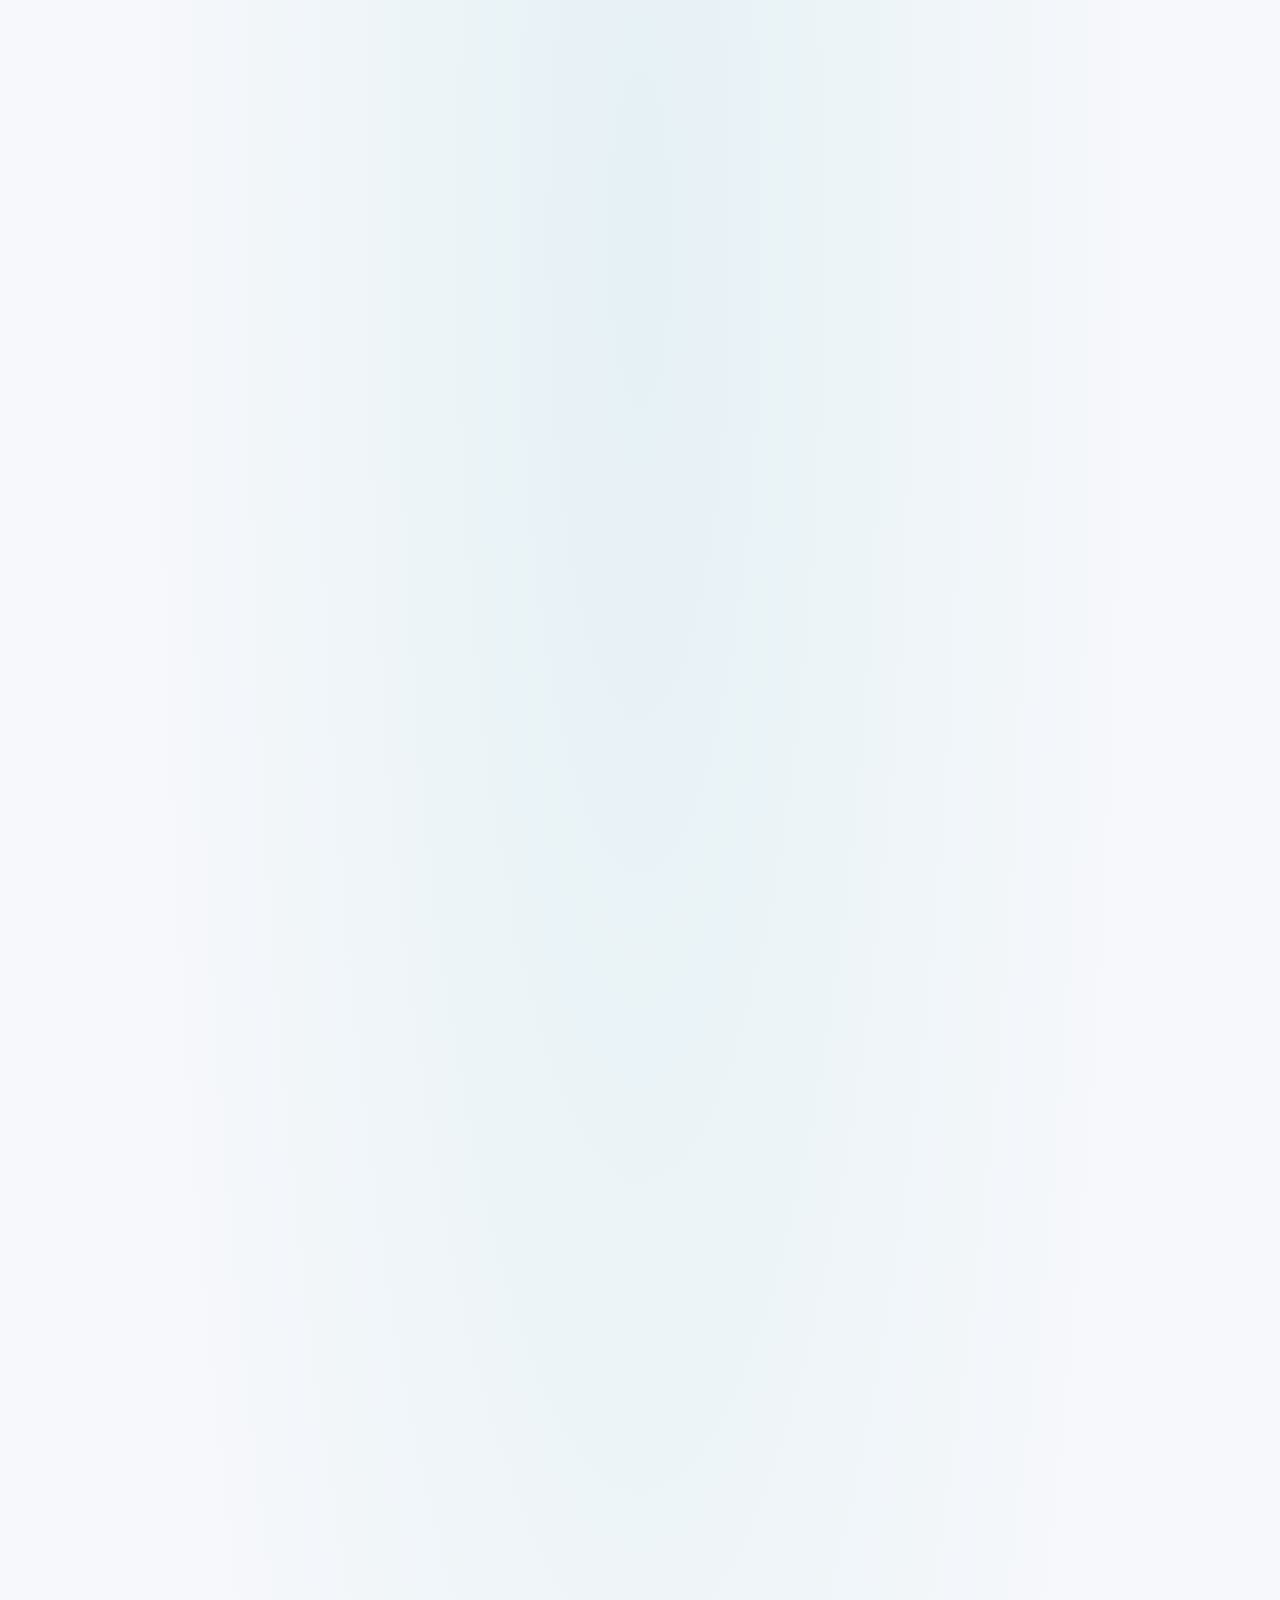
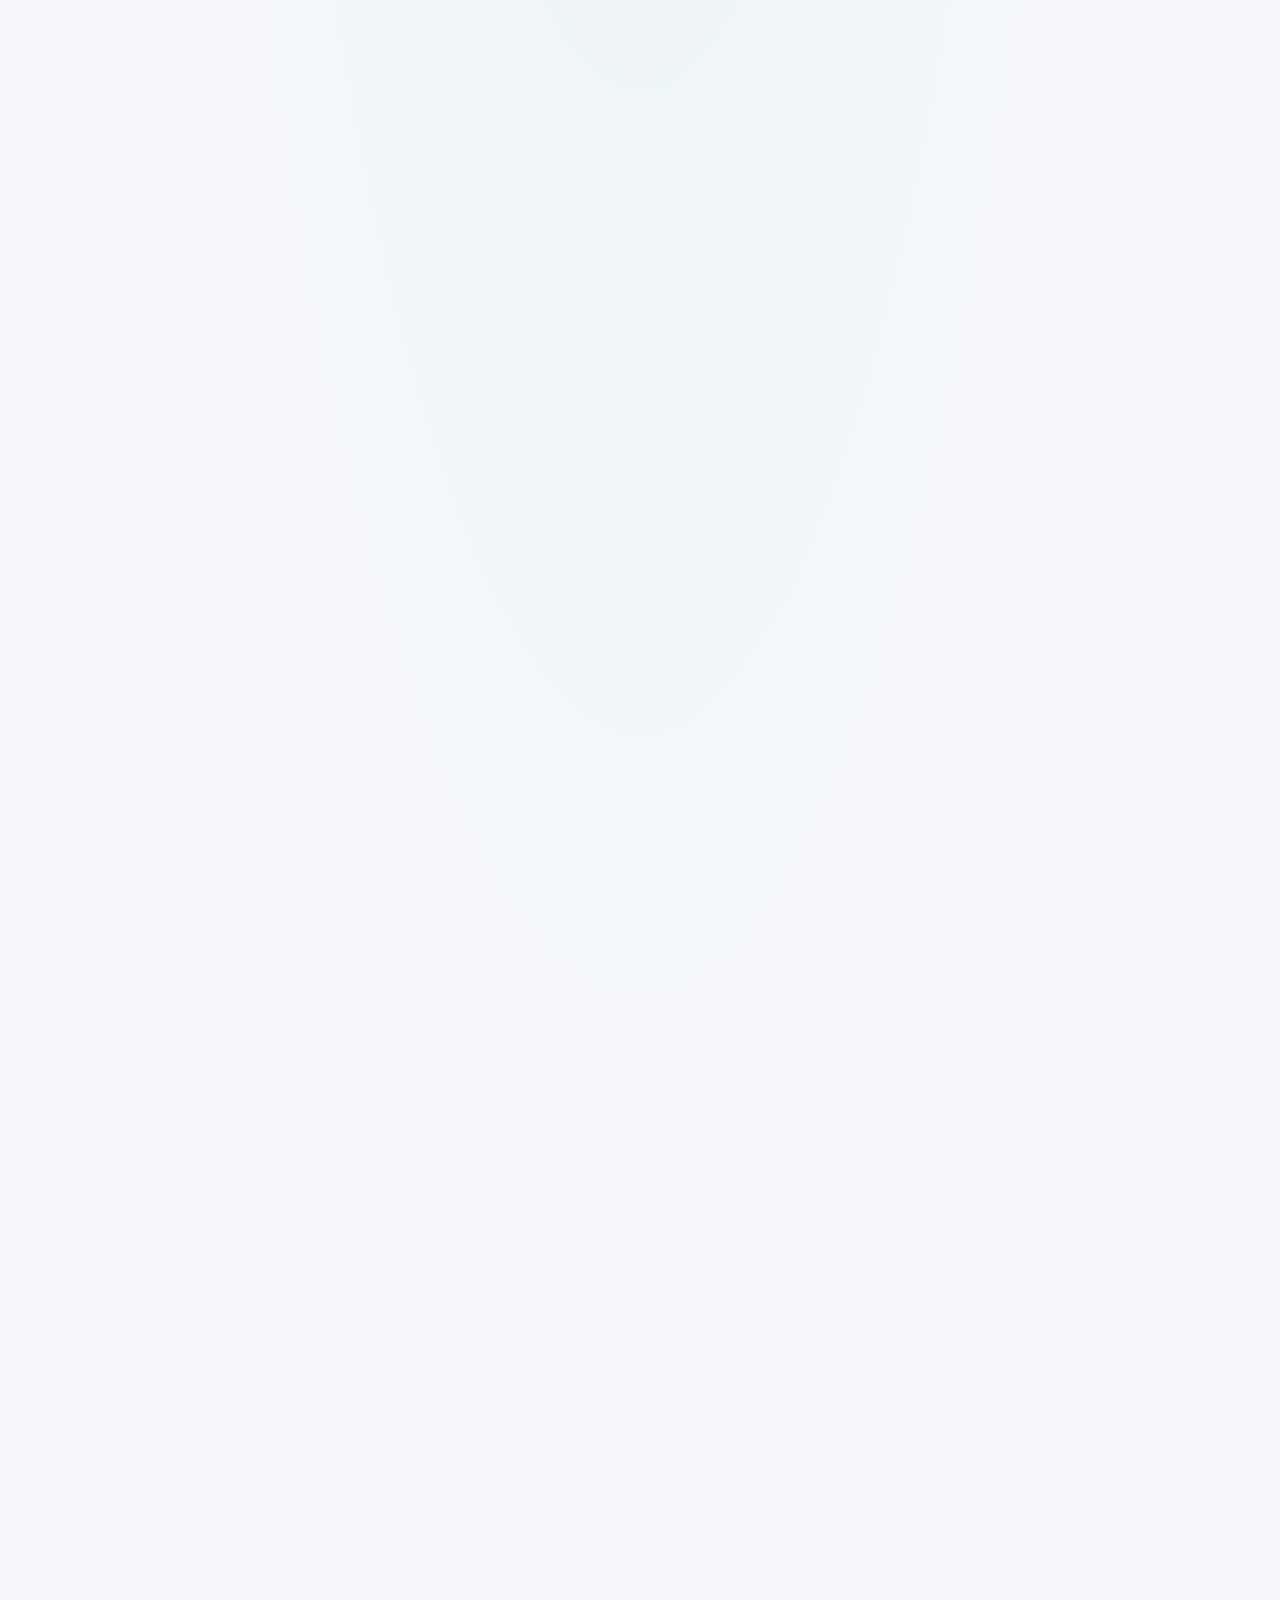
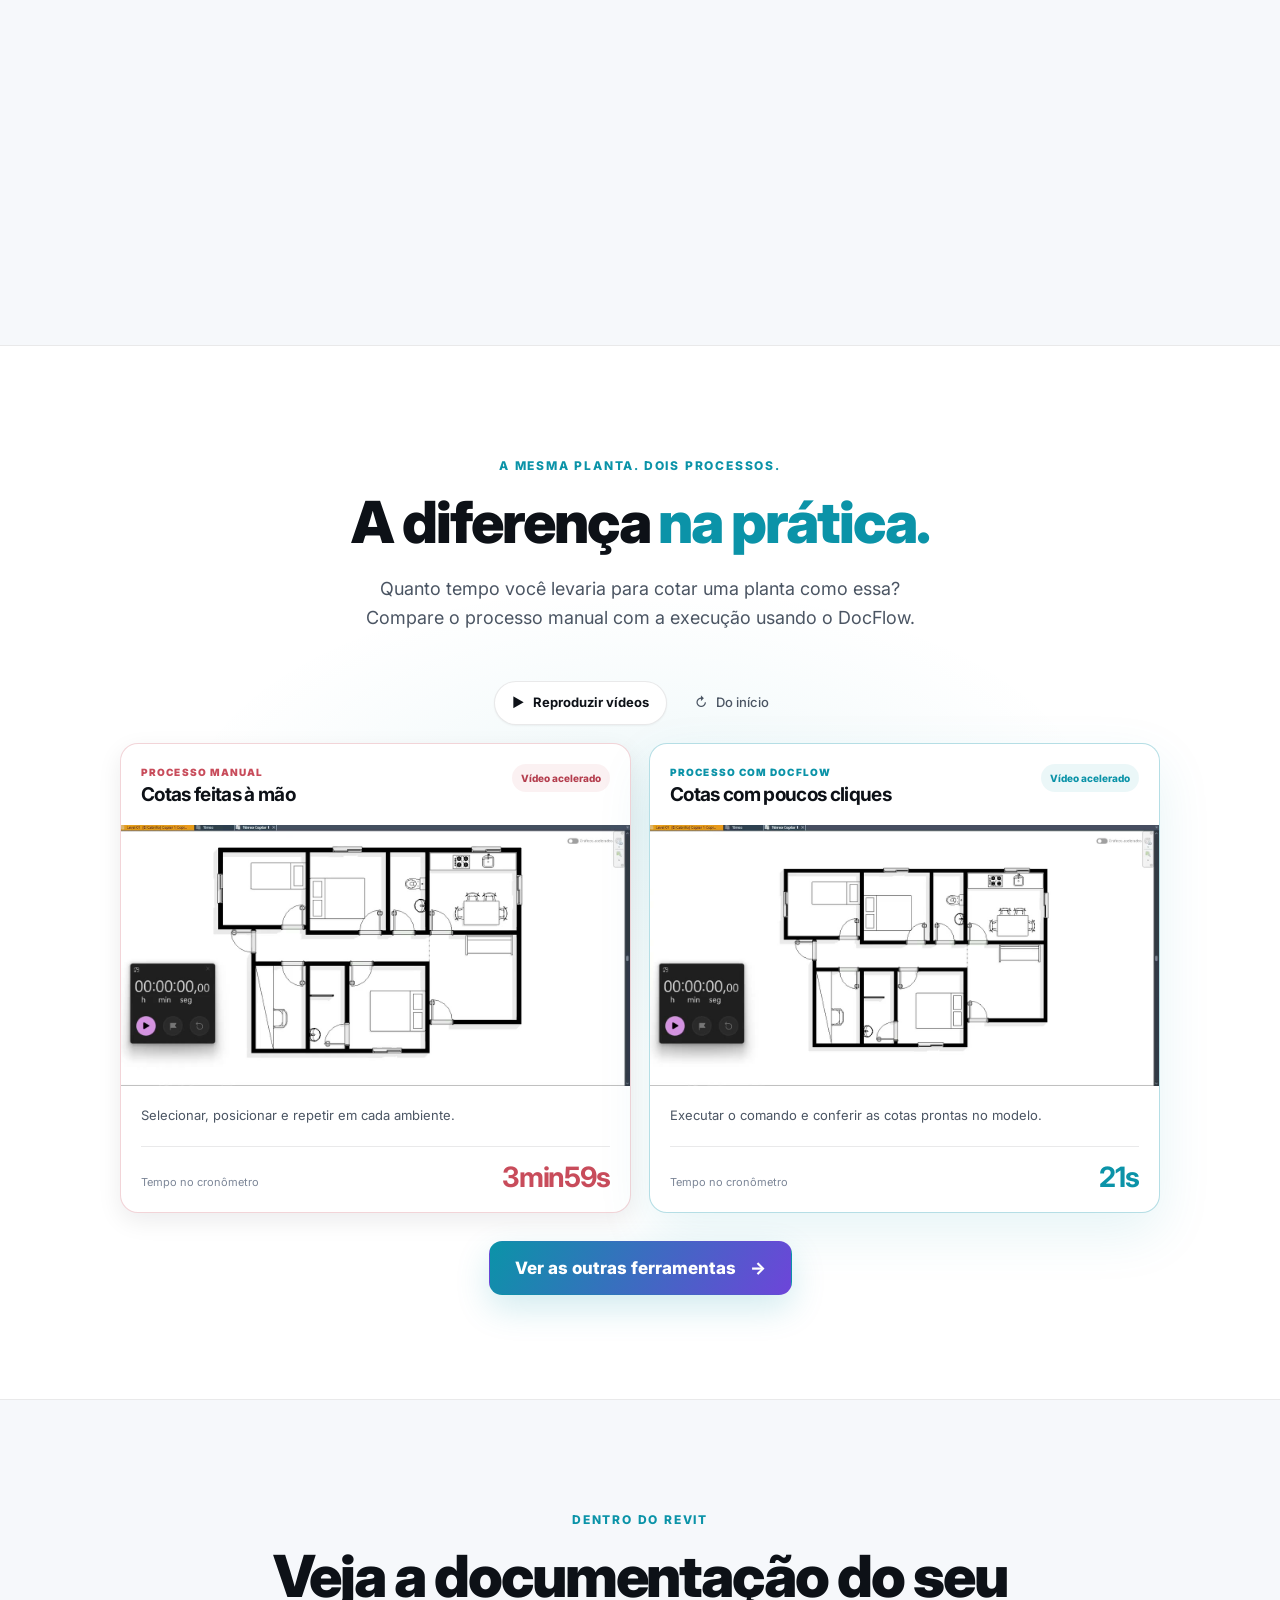
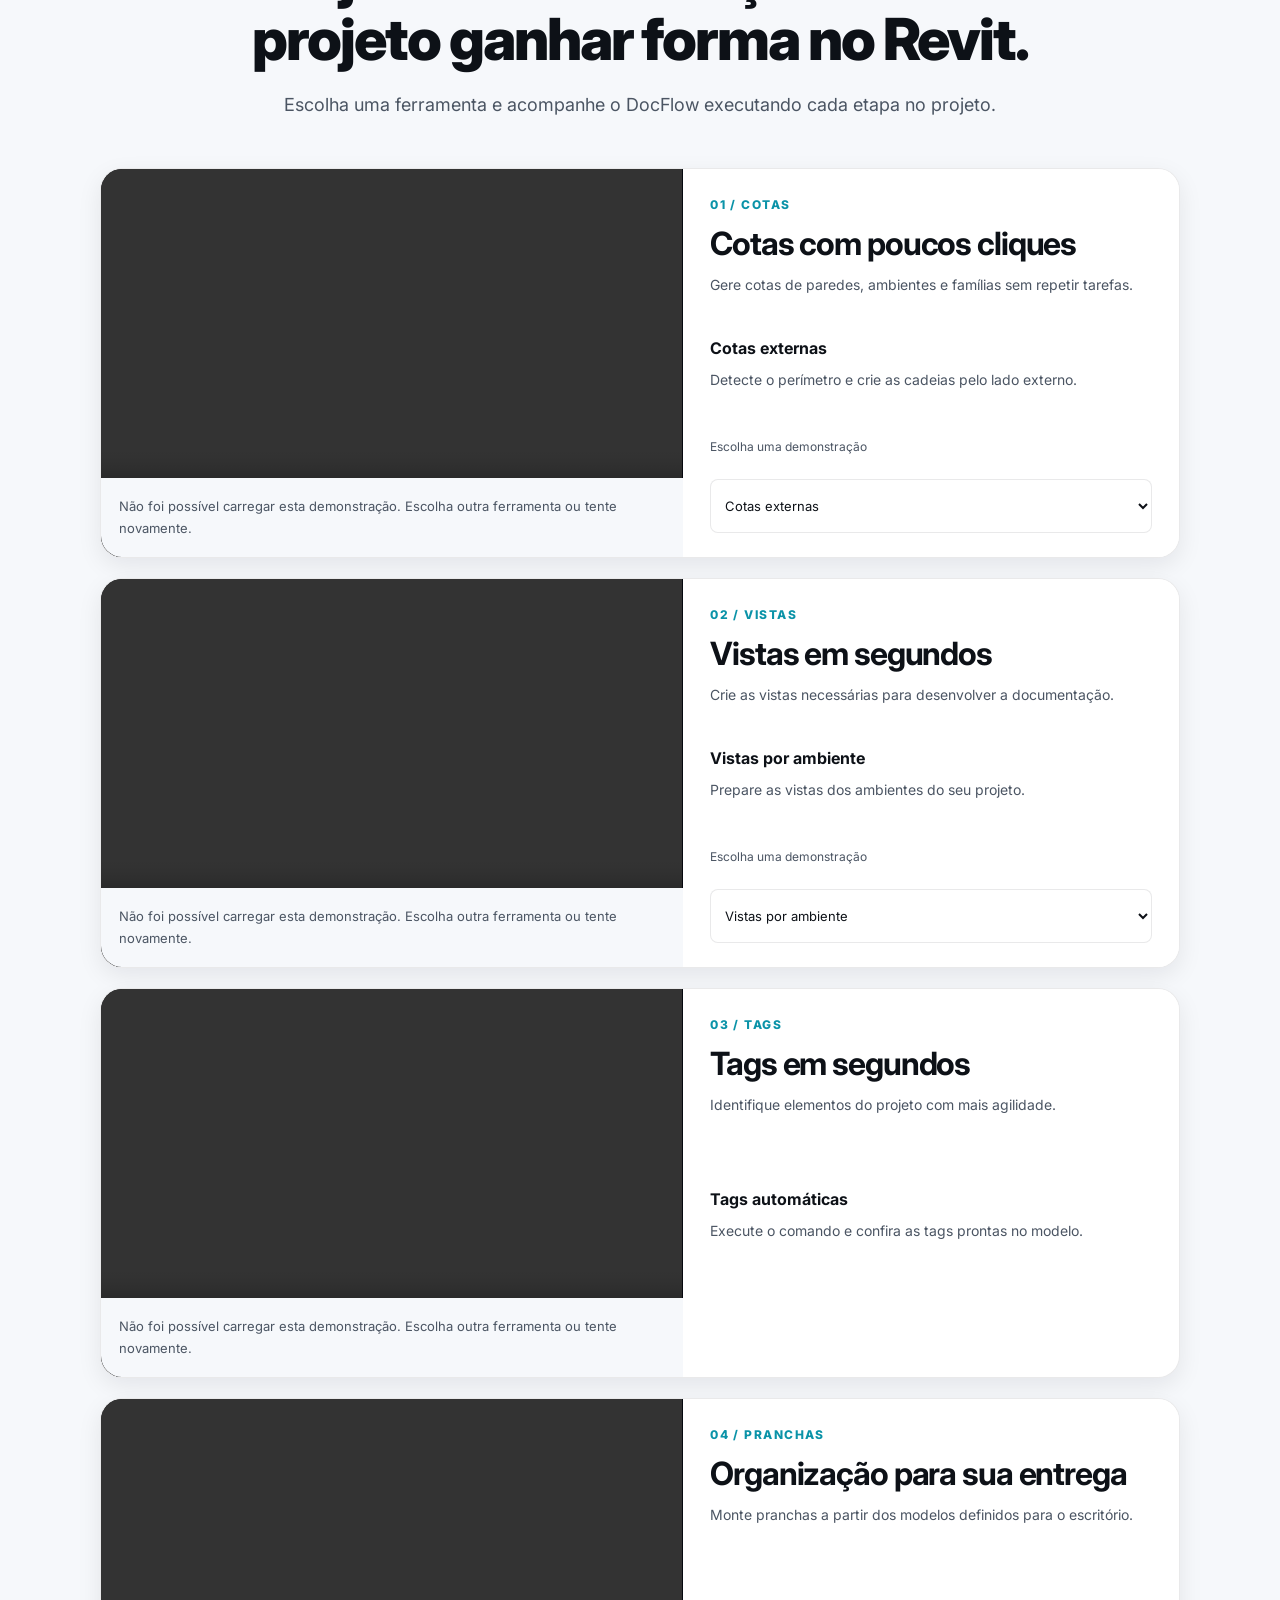
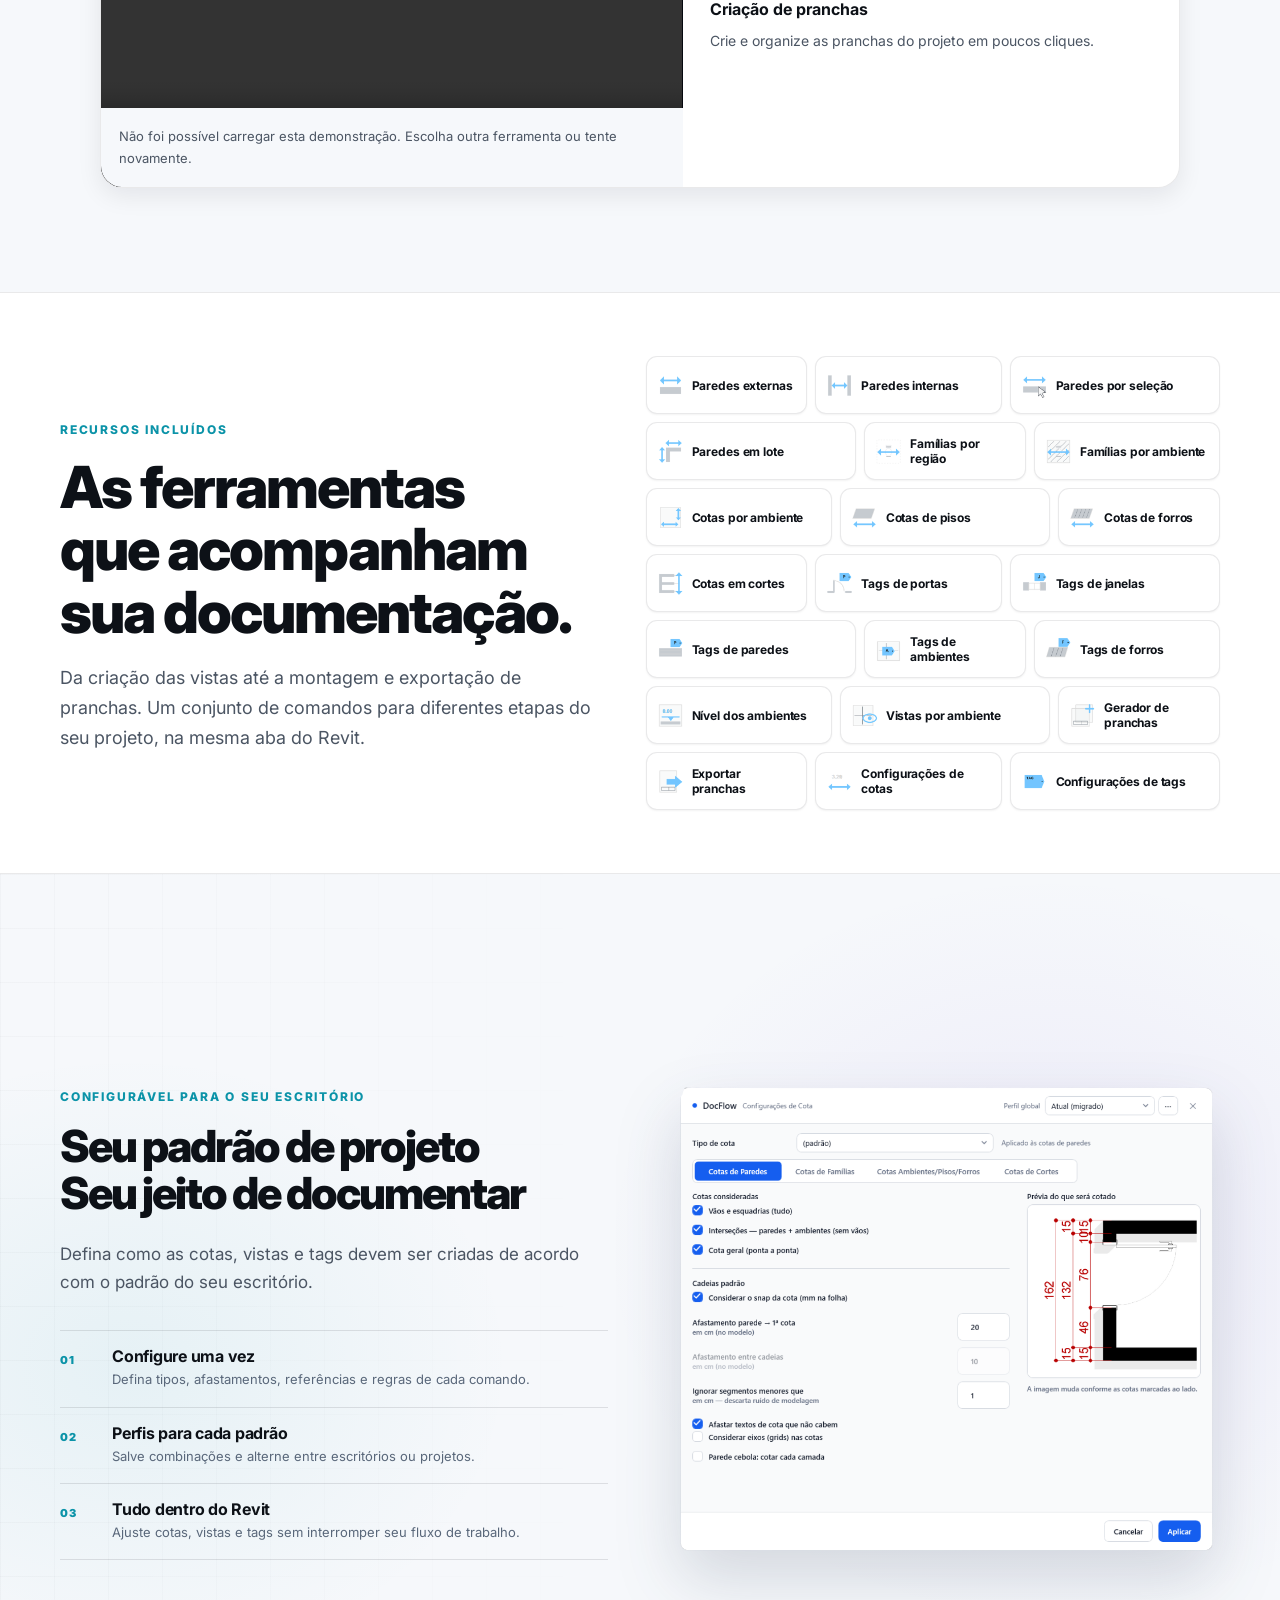
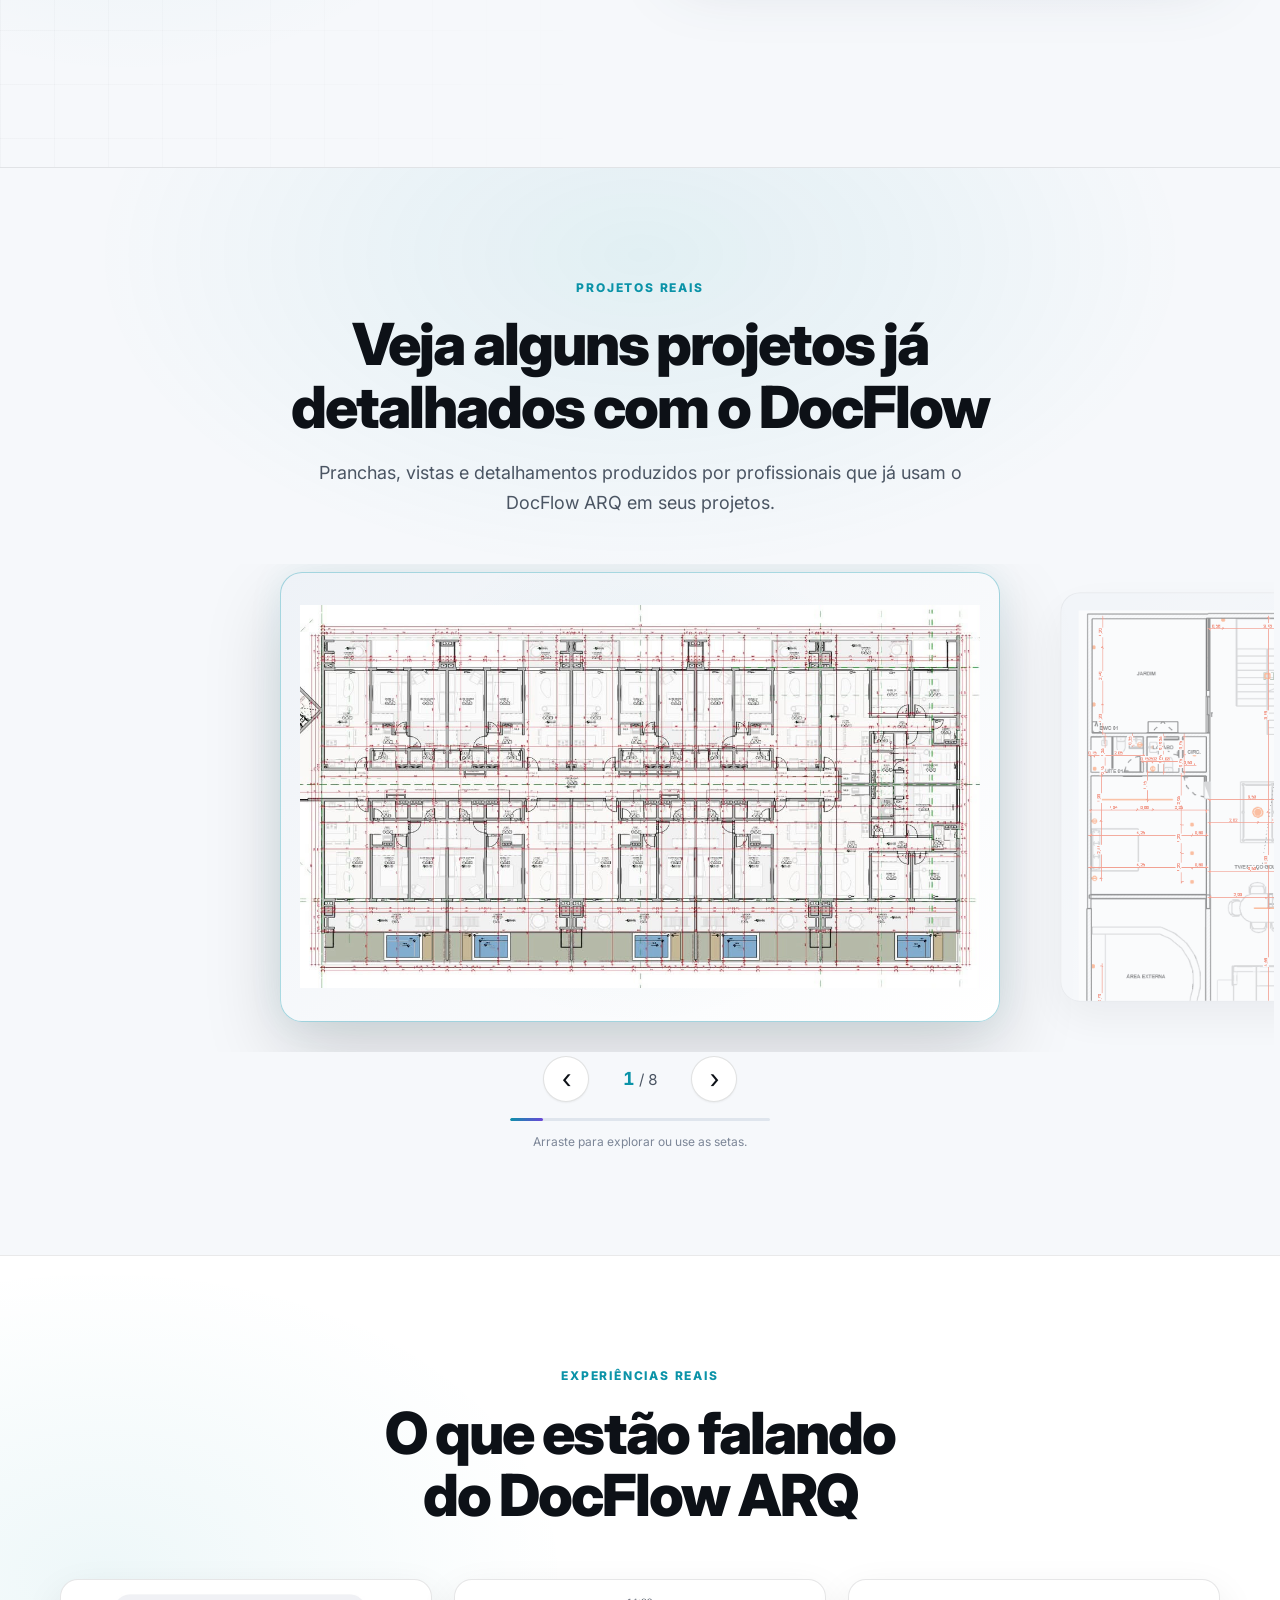
==== commit 4be823d1: "fix: remove monthly plan from DocFlow ARQ sales pages" ====
--- a/lancamento/index.html
+++ b/lancamento/index.html
@@ -63,7 +63,7 @@
             <li><svg class="benefit-icon benefit-growth" viewBox="0 0 32 32" fill="none" stroke="currentColor" stroke-width="1.8" stroke-linecap="round" stroke-linejoin="round" aria-hidden="true"><path class="growth-axes" d="M4 5v23h24"/><path class="growth-line" pathLength="1" d="m8 23 6-8 5 4 9-12"/><path class="growth-tip" d="M21 7h7v7"/></svg><span>Ganhe tempo para projetar e focar no que realmente importa.</span></li>
           </ul>
           <div class="hero-actions">
-            <a class="button button-primary" href="#planos">Conhecer os planos</a>
+            <a class="button button-primary" href="#planos">Conhecer o plano anual</a>
           </div>
         </div>
       </div>
@@ -400,19 +400,14 @@
     <section class="section pricing-section" id="planos">
       <div class="container pricing-container">
         <div class="section-heading center-heading pricing-heading">
-          <span class="eyebrow">Escolha seu plano</span>
+          <span class="eyebrow">Plano anual</span>
           <h2>Leve o DocFlow para os seus próximos projetos.</h2>
-          <p>Os dois planos incluem todas as ferramentas do DocFlow ARQ, atualizações e atendimento durante a assinatura.</p>
-        </div>
-
-        <div class="launch-plan-switch" data-launch-plan-switch role="group" aria-label="Escolha o período da assinatura">
-          <button type="button" data-launch-plan="anual" aria-pressed="true">Anual</button>
-          <button type="button" data-launch-plan="mensal" aria-pressed="false">Mensal</button>
+          <p>O plano anual inclui todas as ferramentas do DocFlow ARQ, atualizações e atendimento durante a assinatura.</p>
         </div>
 
         <div class="pricing-options launch-pricing-options">
           <article class="price-card price-featured launch-price-card" data-launch-price-card data-plan-active="anual">
-            <span class="best-badge"><strong data-launch-badge>R$ 200 OFF - MAIS VANTAJOSO</strong></span>
+            <span class="best-badge"><strong data-launch-badge>Plano anual</strong></span>
             <div class="launch-price-stage" aria-live="polite">
               <span class="launch-price-kicker" data-launch-kicker>por apenas</span>
               <div class="launch-price-line"><sup>R$</sup><strong class="launch-price-value" data-launch-price>79</strong><small class="launch-price-period" data-launch-period>/ mês</small></div>
@@ -423,7 +418,7 @@
               <li>Até 2 usuários ativos por licença</li>
               <li>7 dias de garantia</li>
             </ul>
-            <a class="button button-primary" href="https://pay.hotmart.com/H107343223J?off=nemu93jc" data-launch-checkout data-anual-url="https://pay.hotmart.com/H107343223J?off=nemu93jc" data-mensal-url="https://pay.hotmart.com/H107343223J?off=eb1rgnht">Quero o plano anual — 12x de R$ 79</a>
+            <a class="button button-primary" href="https://pay.hotmart.com/H107343223J?off=nemu93jc" data-launch-checkout data-anual-url="https://pay.hotmart.com/H107343223J?off=nemu93jc">Quero o plano anual — 12x de R$ 79</a>
           </article>
         </div>
 
@@ -445,7 +440,7 @@
         <details><summary>Posso usar no padrão do meu escritório?</summary><p>Você pode ajustar as opções das ferramentas e usar modelos de organização de pranchas. Nas cotas de famílias, o resultado depende das referências disponíveis em cada família do projeto.</p></details>
         <details><summary>Preciso ficar conectado o tempo inteiro?</summary><p>A internet é necessária para ativação e revalidações periódicas da assinatura. O plugin mantém uma tolerância protegida para indisponibilidades temporárias.</p></details>
         <details><summary>O DocFlow documenta o projeto inteiro sozinho?</summary><p>Você escolhe as ferramentas e configura cada tarefa. O DocFlow ajuda a gerar cotas, vistas e pranchas; a escolha do que documentar e a revisão técnica continuam com você.</p></details>
-        <details><summary>Qual é a diferença entre os planos?</summary><p>No plano anual, você paga 12x de R$ 79 e economiza R$ 200 em comparação com 12 meses no plano mensal. No plano mensal, você paga R$ 99 por mês, sem compromisso, e pode cancelar quando quiser.</p></details>
+        <details><summary>Como funciona o plano anual?</summary><p>O plano anual custa 12x de R$ 79 e inclui acesso completo durante 1 ano, com todas as ferramentas, atualizações e atendimento durante a assinatura.</p></details>
         <details><summary>Como recebo o plugin?</summary><p>Depois da confirmação da compra, você recebe as orientações de acesso e ativa o DocFlow usando o mesmo e-mail do checkout.</p></details>
       </div>
     </section>
@@ -464,7 +459,7 @@
   <script src="lancamento-videos.js?v=1"></script>
   <script src="../vendas.js?v=53"></script>
   <script src="../vendas-i18n.js?v=41"></script>
-  <script src="lancamento.js?v=6"></script>
-  <script src="lancamento-i18n.js?v=7"></script>
+  <script src="lancamento.js?v=7"></script>
+  <script src="lancamento-i18n.js?v=8"></script>
 </body>
 </html>
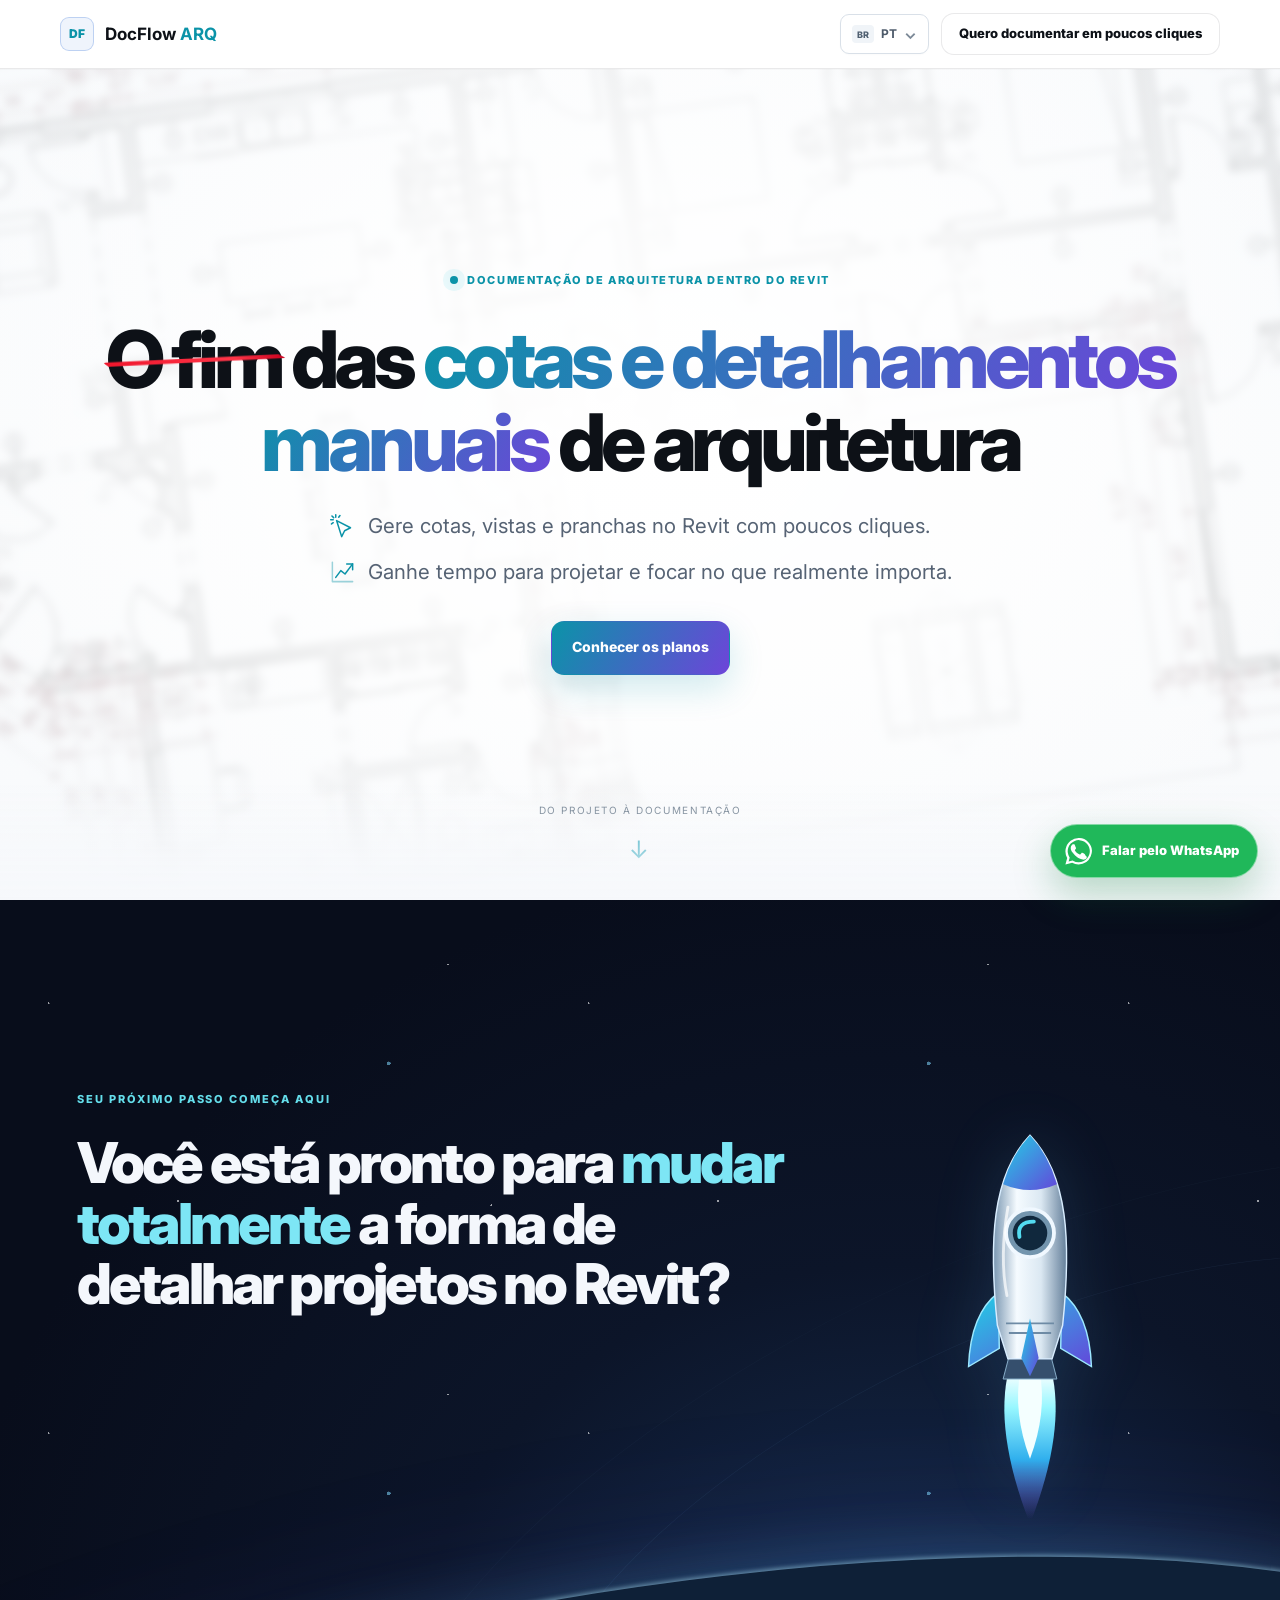
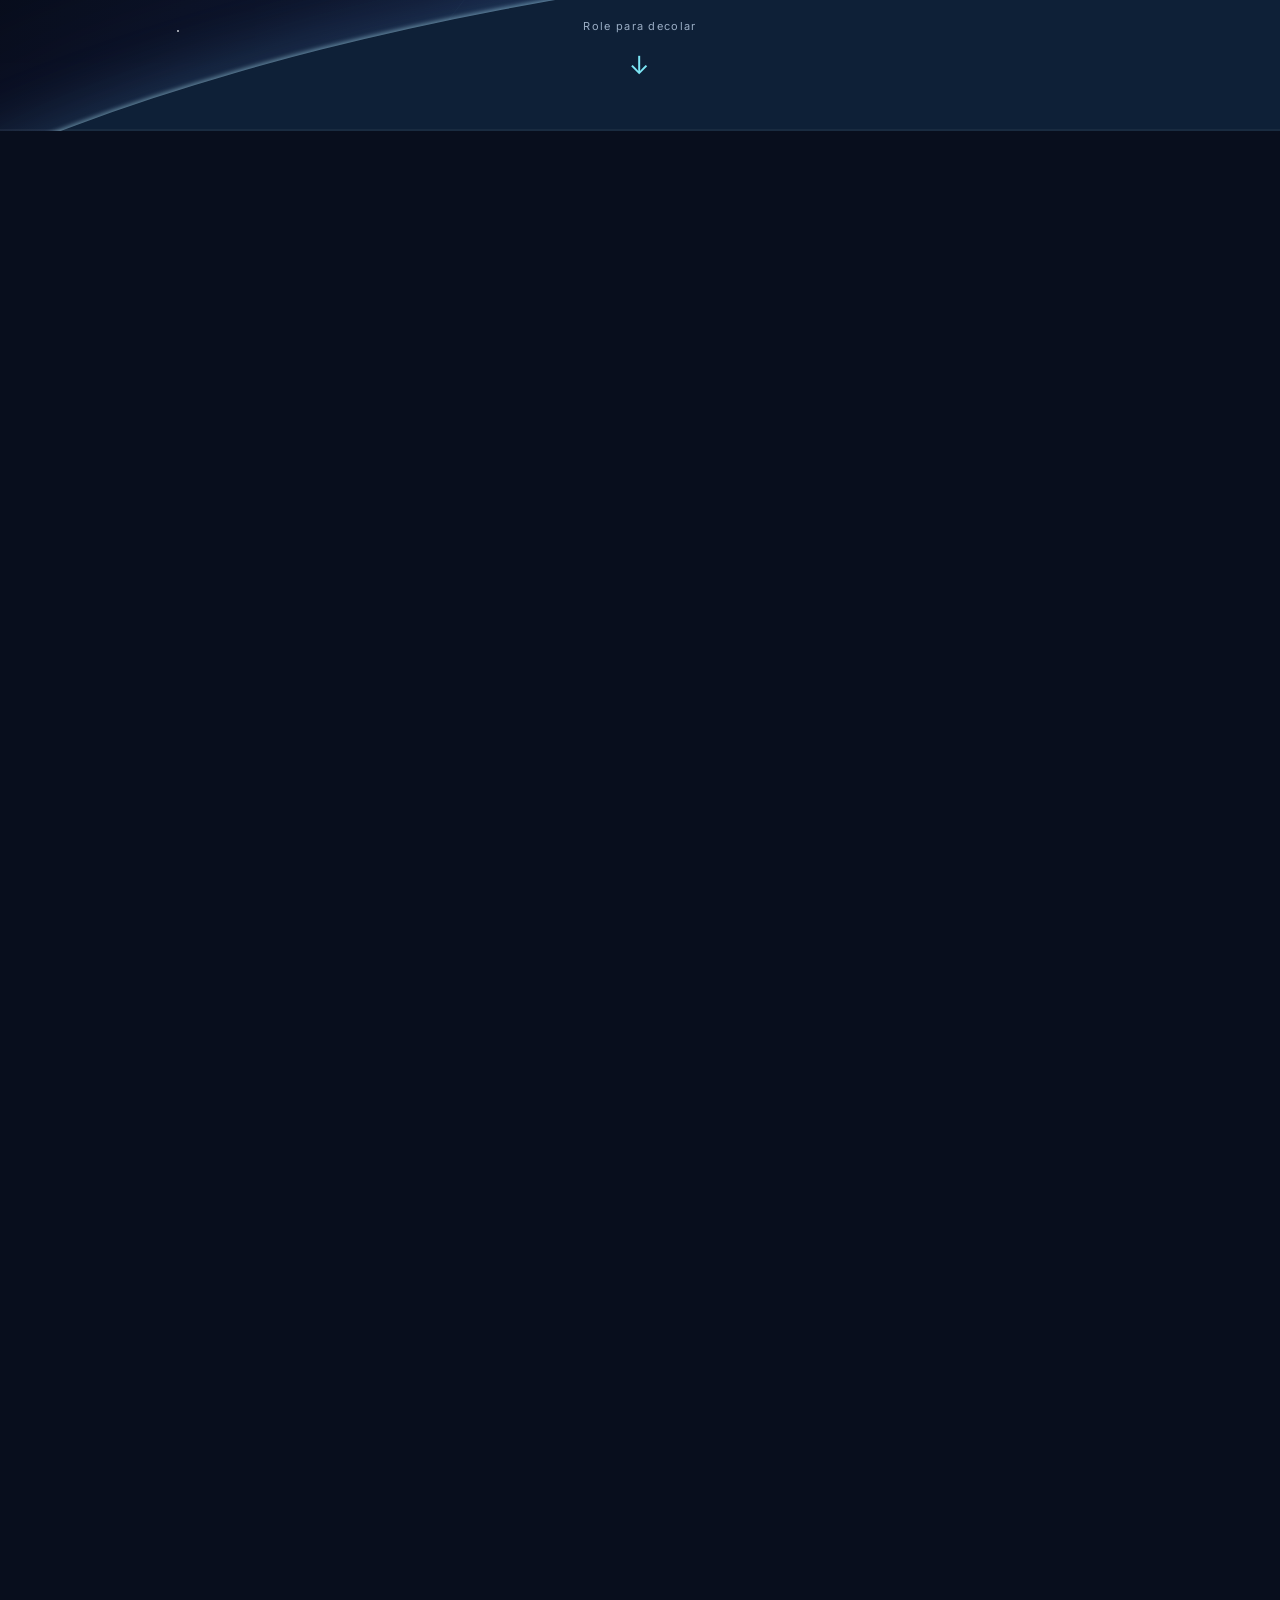
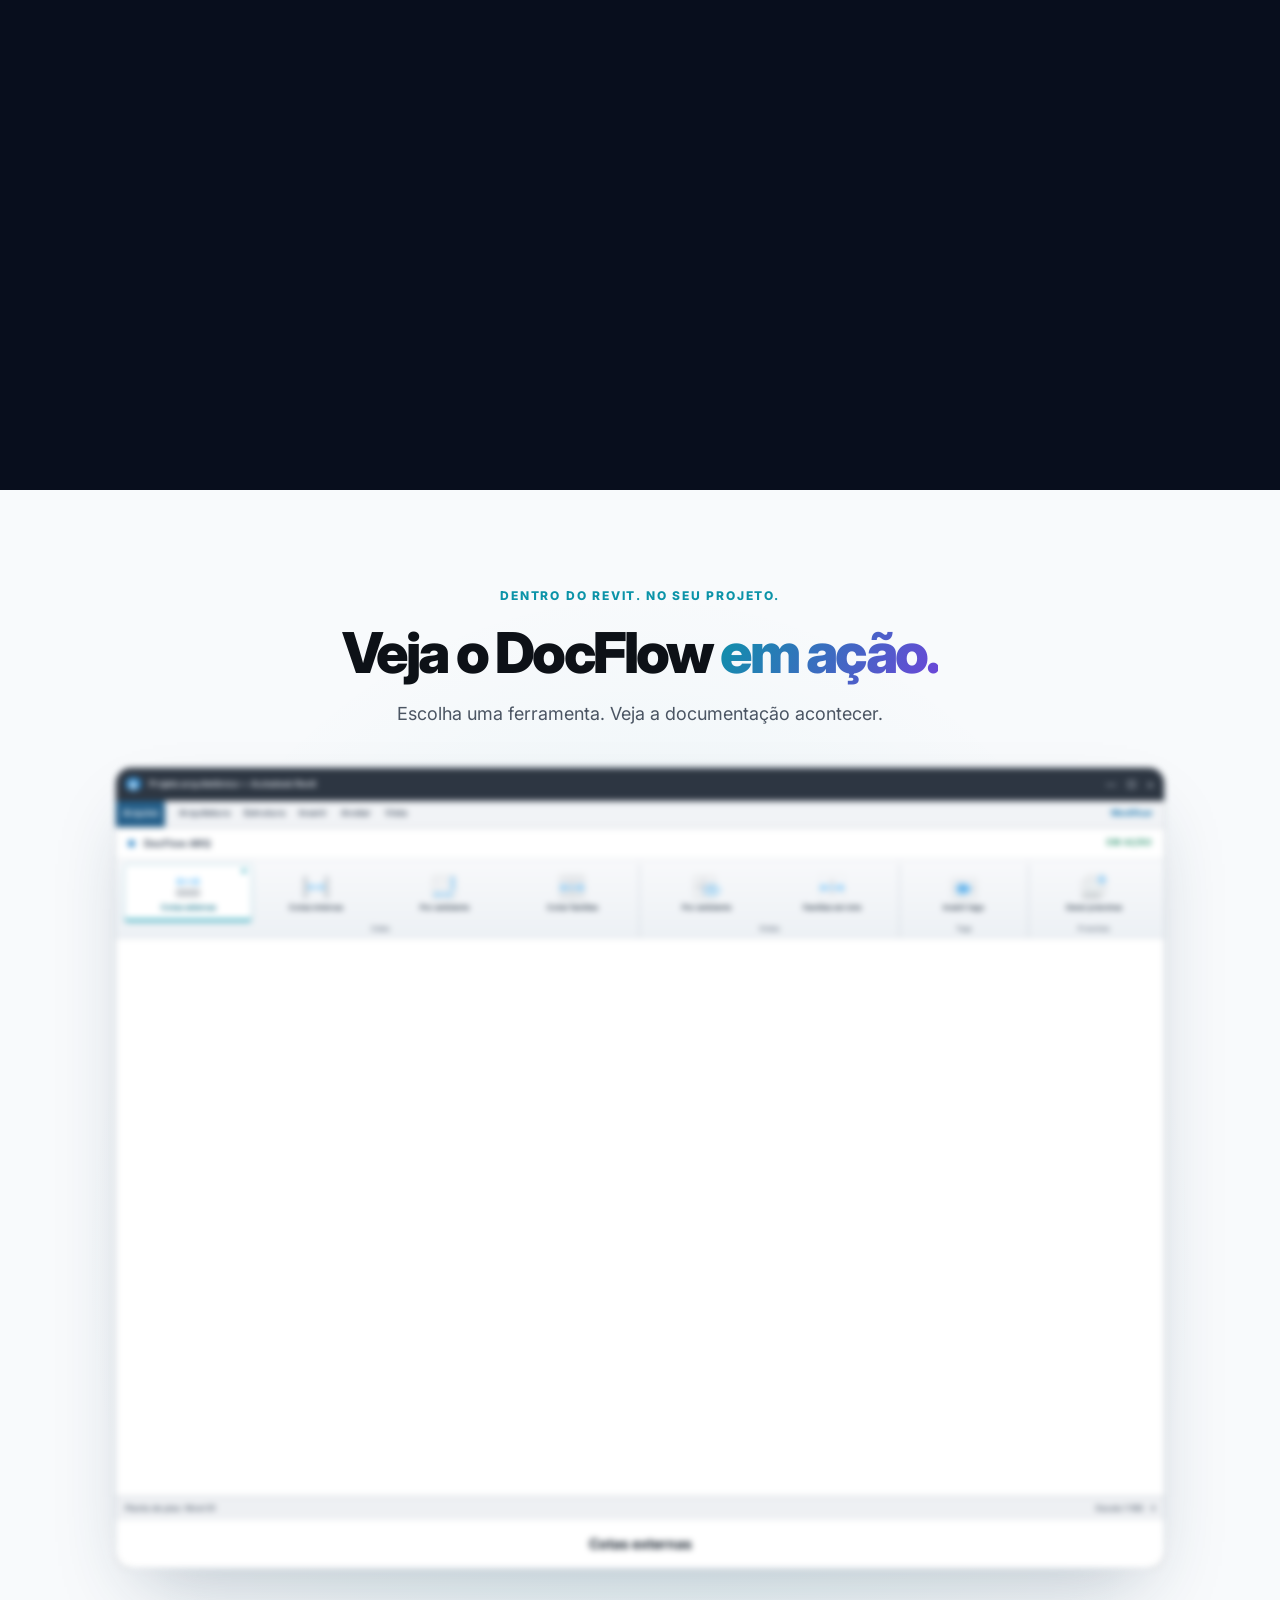
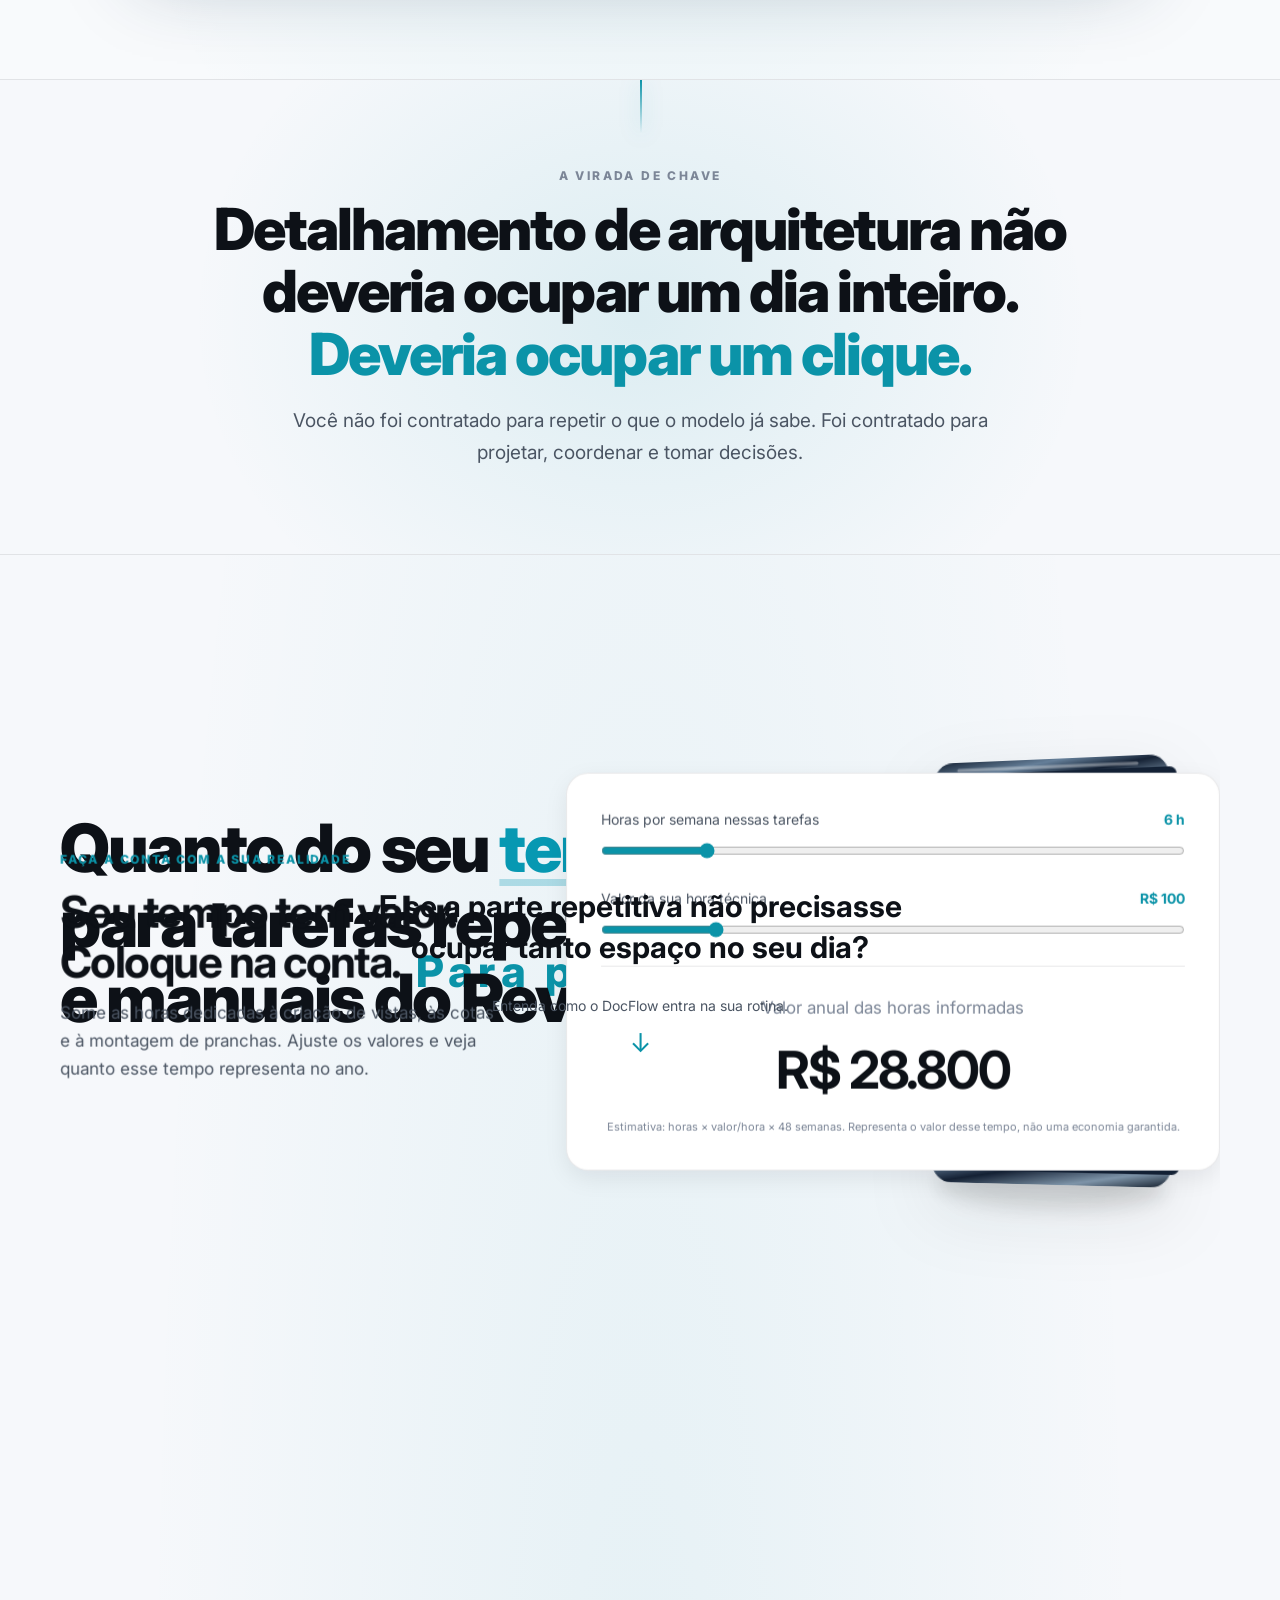
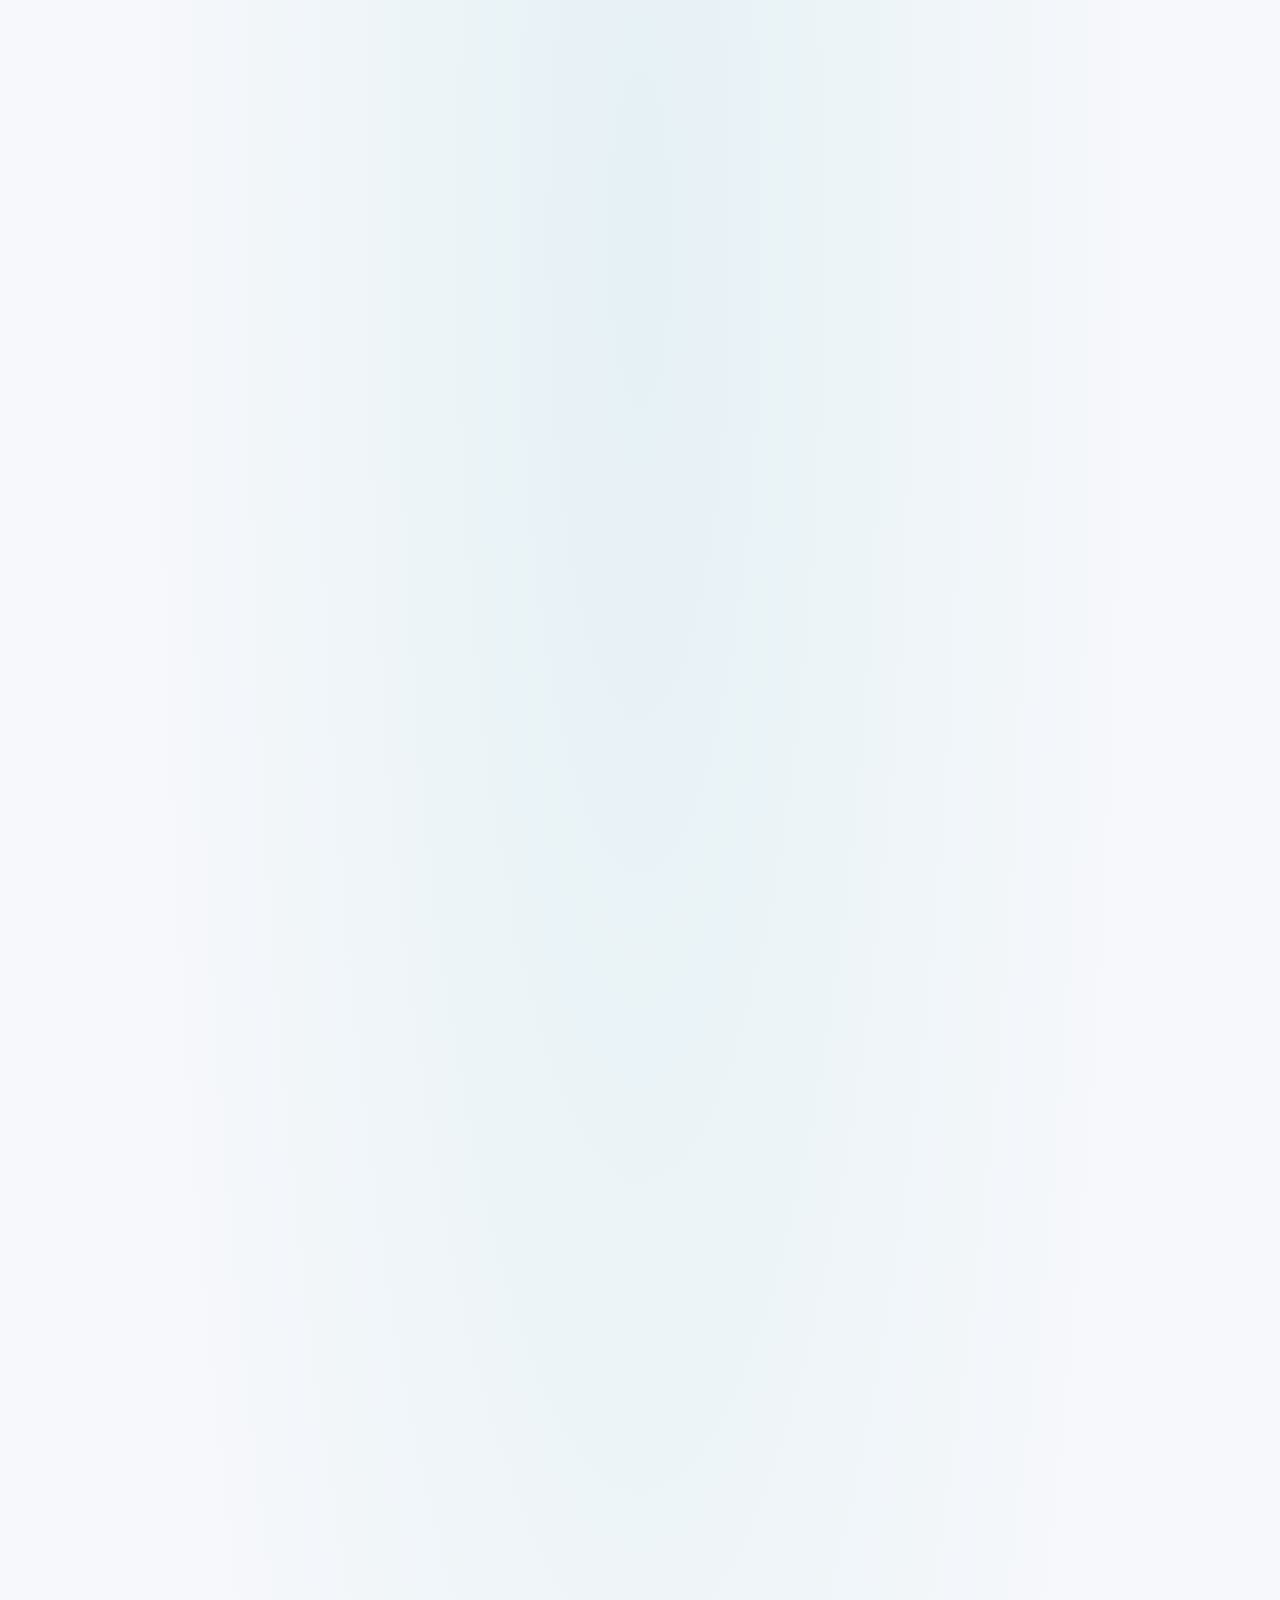
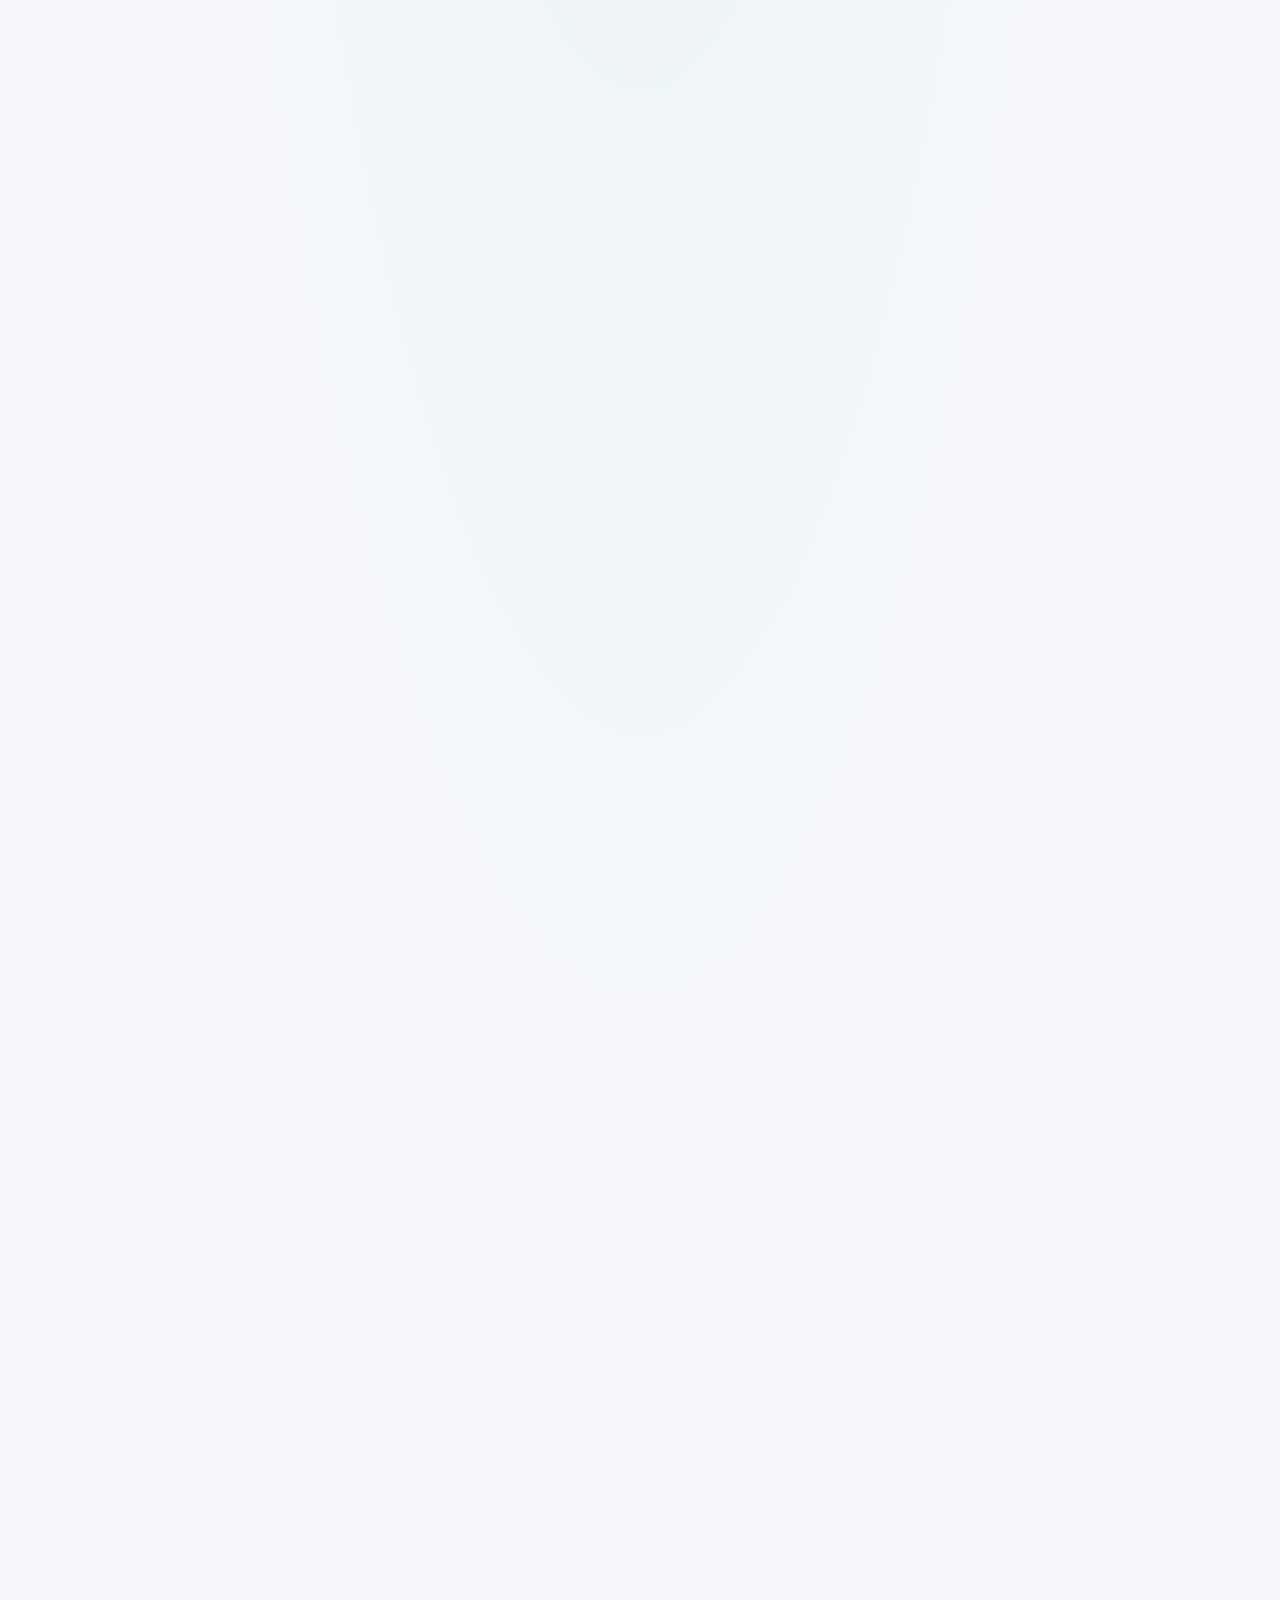
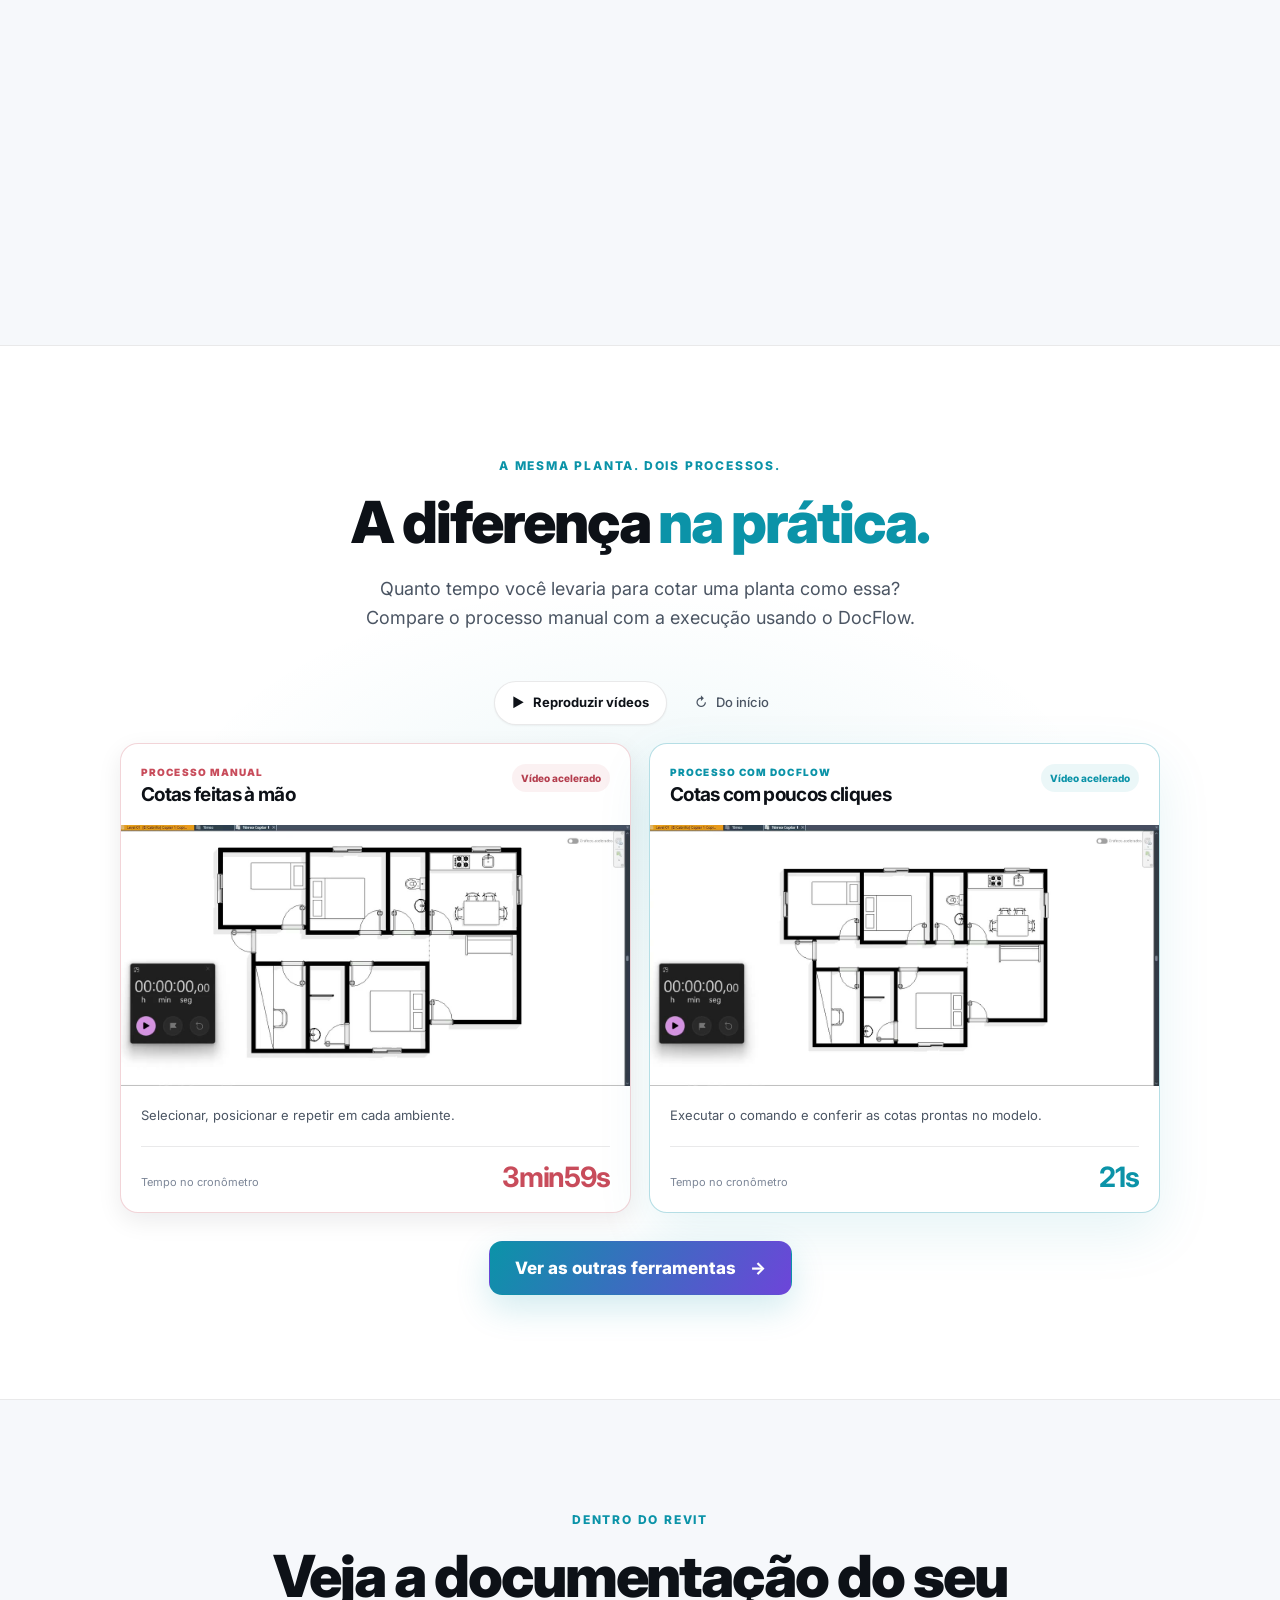
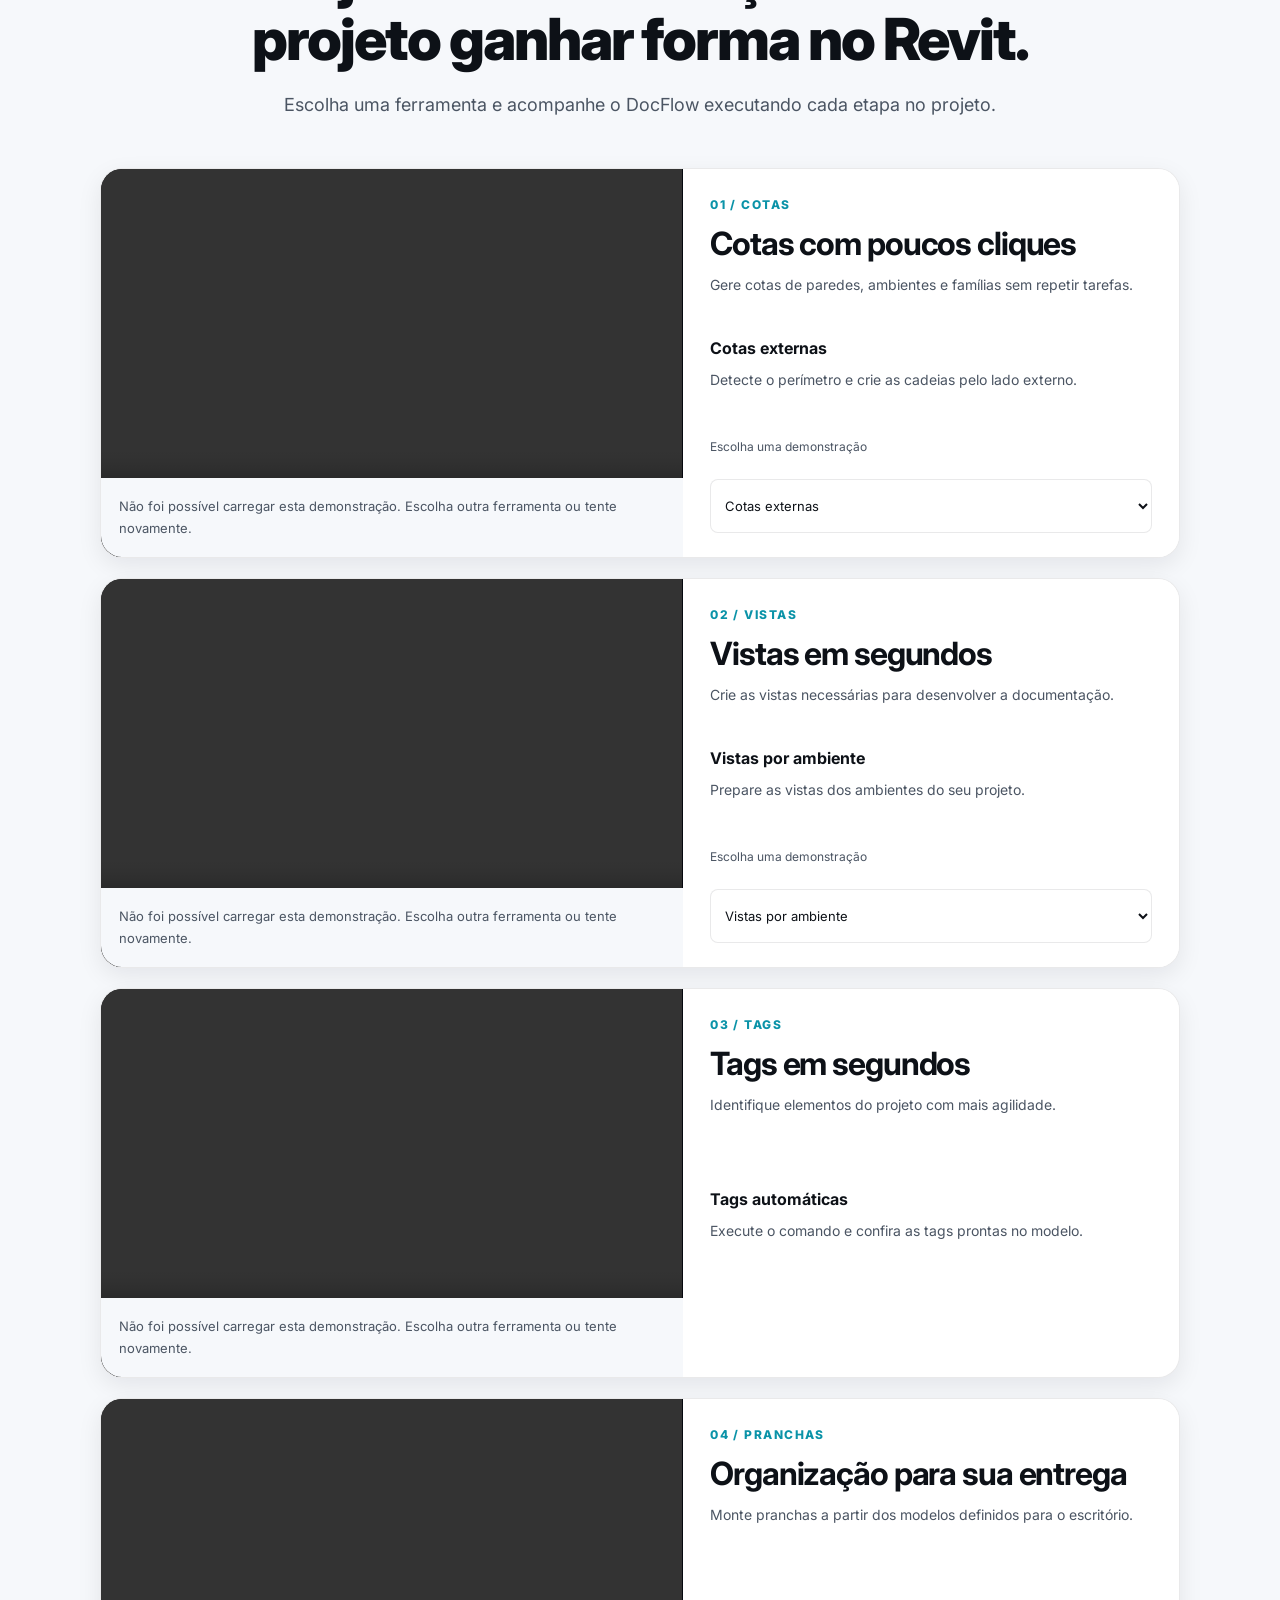
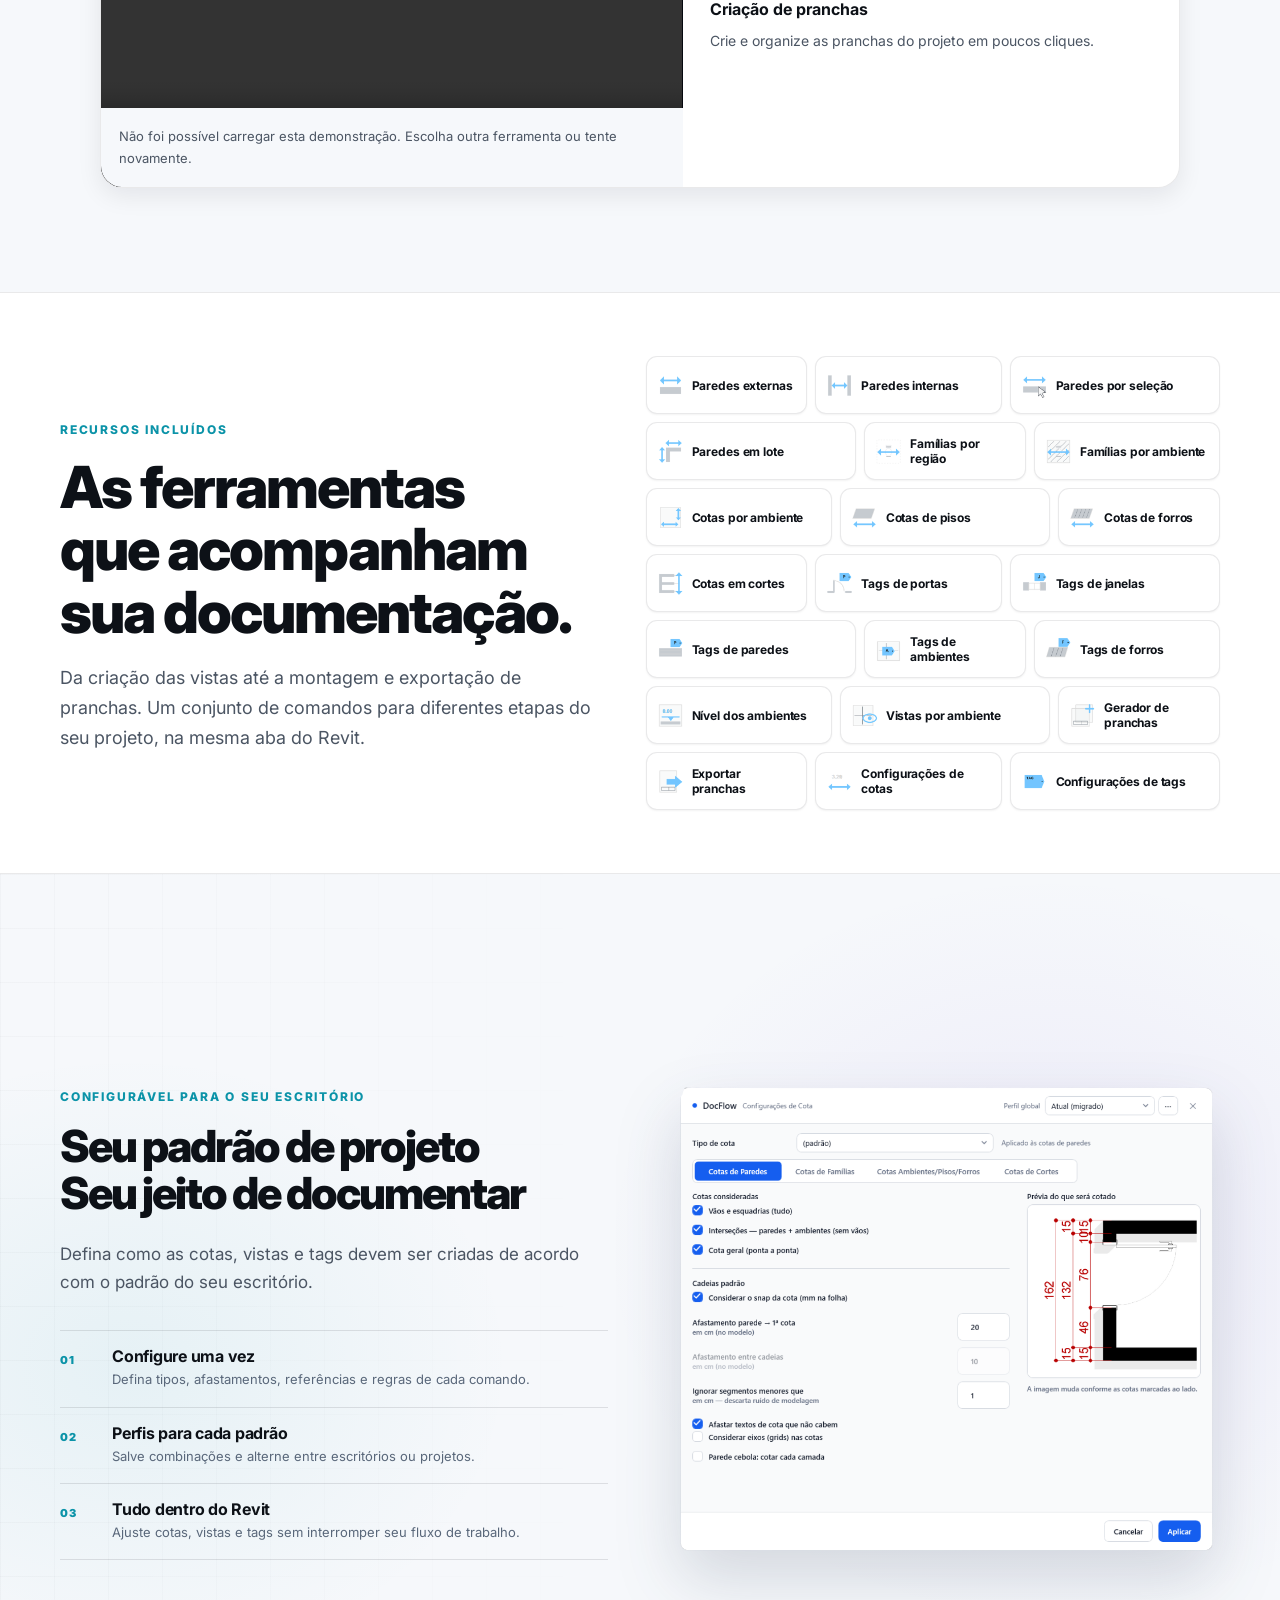
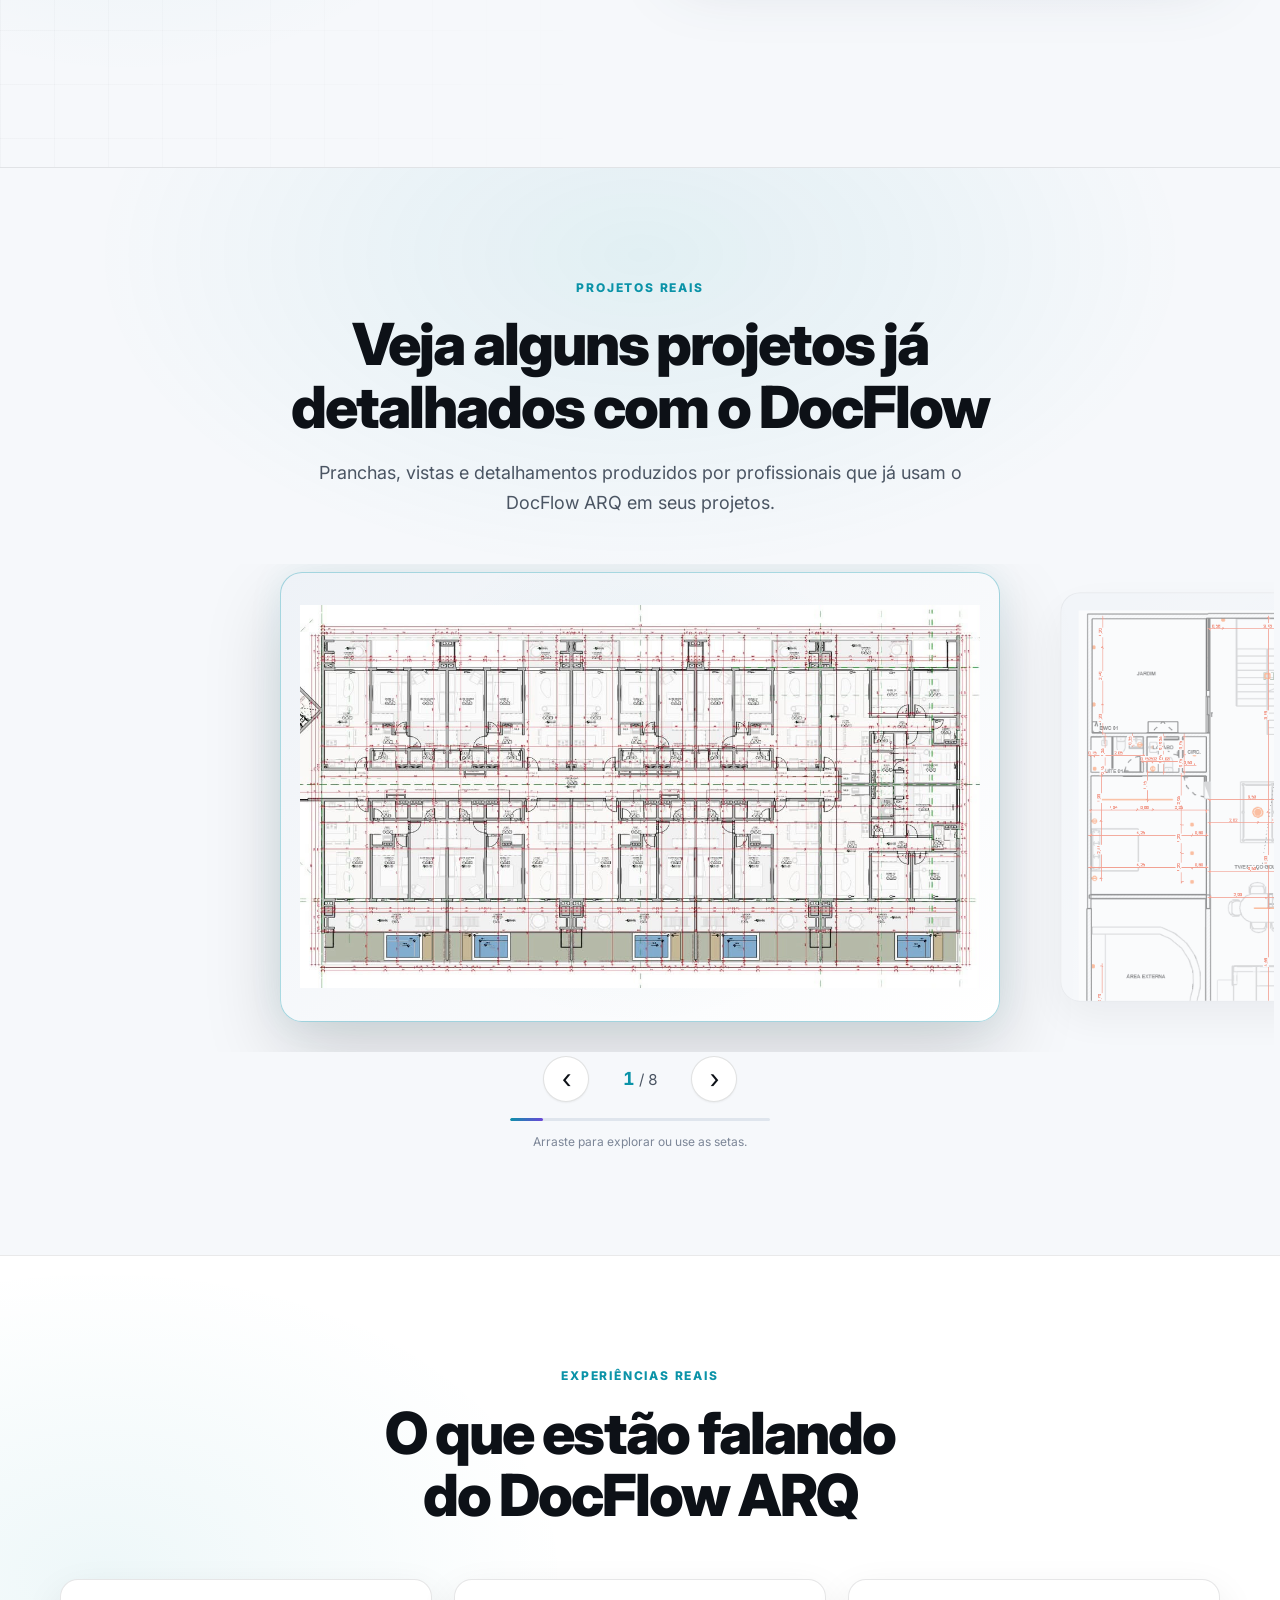
==== commit a9861730: "fix: restore original plans button label" ====
--- a/lancamento/index.html
+++ b/lancamento/index.html
@@ -63,7 +63,7 @@
             <li><svg class="benefit-icon benefit-growth" viewBox="0 0 32 32" fill="none" stroke="currentColor" stroke-width="1.8" stroke-linecap="round" stroke-linejoin="round" aria-hidden="true"><path class="growth-axes" d="M4 5v23h24"/><path class="growth-line" pathLength="1" d="m8 23 6-8 5 4 9-12"/><path class="growth-tip" d="M21 7h7v7"/></svg><span>Ganhe tempo para projetar e focar no que realmente importa.</span></li>
           </ul>
           <div class="hero-actions">
-            <a class="button button-primary" href="#planos">Conhecer o plano anual</a>
+            <a class="button button-primary" href="#planos">Conhecer os planos</a>
           </div>
         </div>
       </div>
@@ -460,6 +460,6 @@
   <script src="../vendas.js?v=53"></script>
   <script src="../vendas-i18n.js?v=41"></script>
   <script src="lancamento.js?v=7"></script>
-  <script src="lancamento-i18n.js?v=8"></script>
+  <script src="lancamento-i18n.js?v=9"></script>
 </body>
 </html>
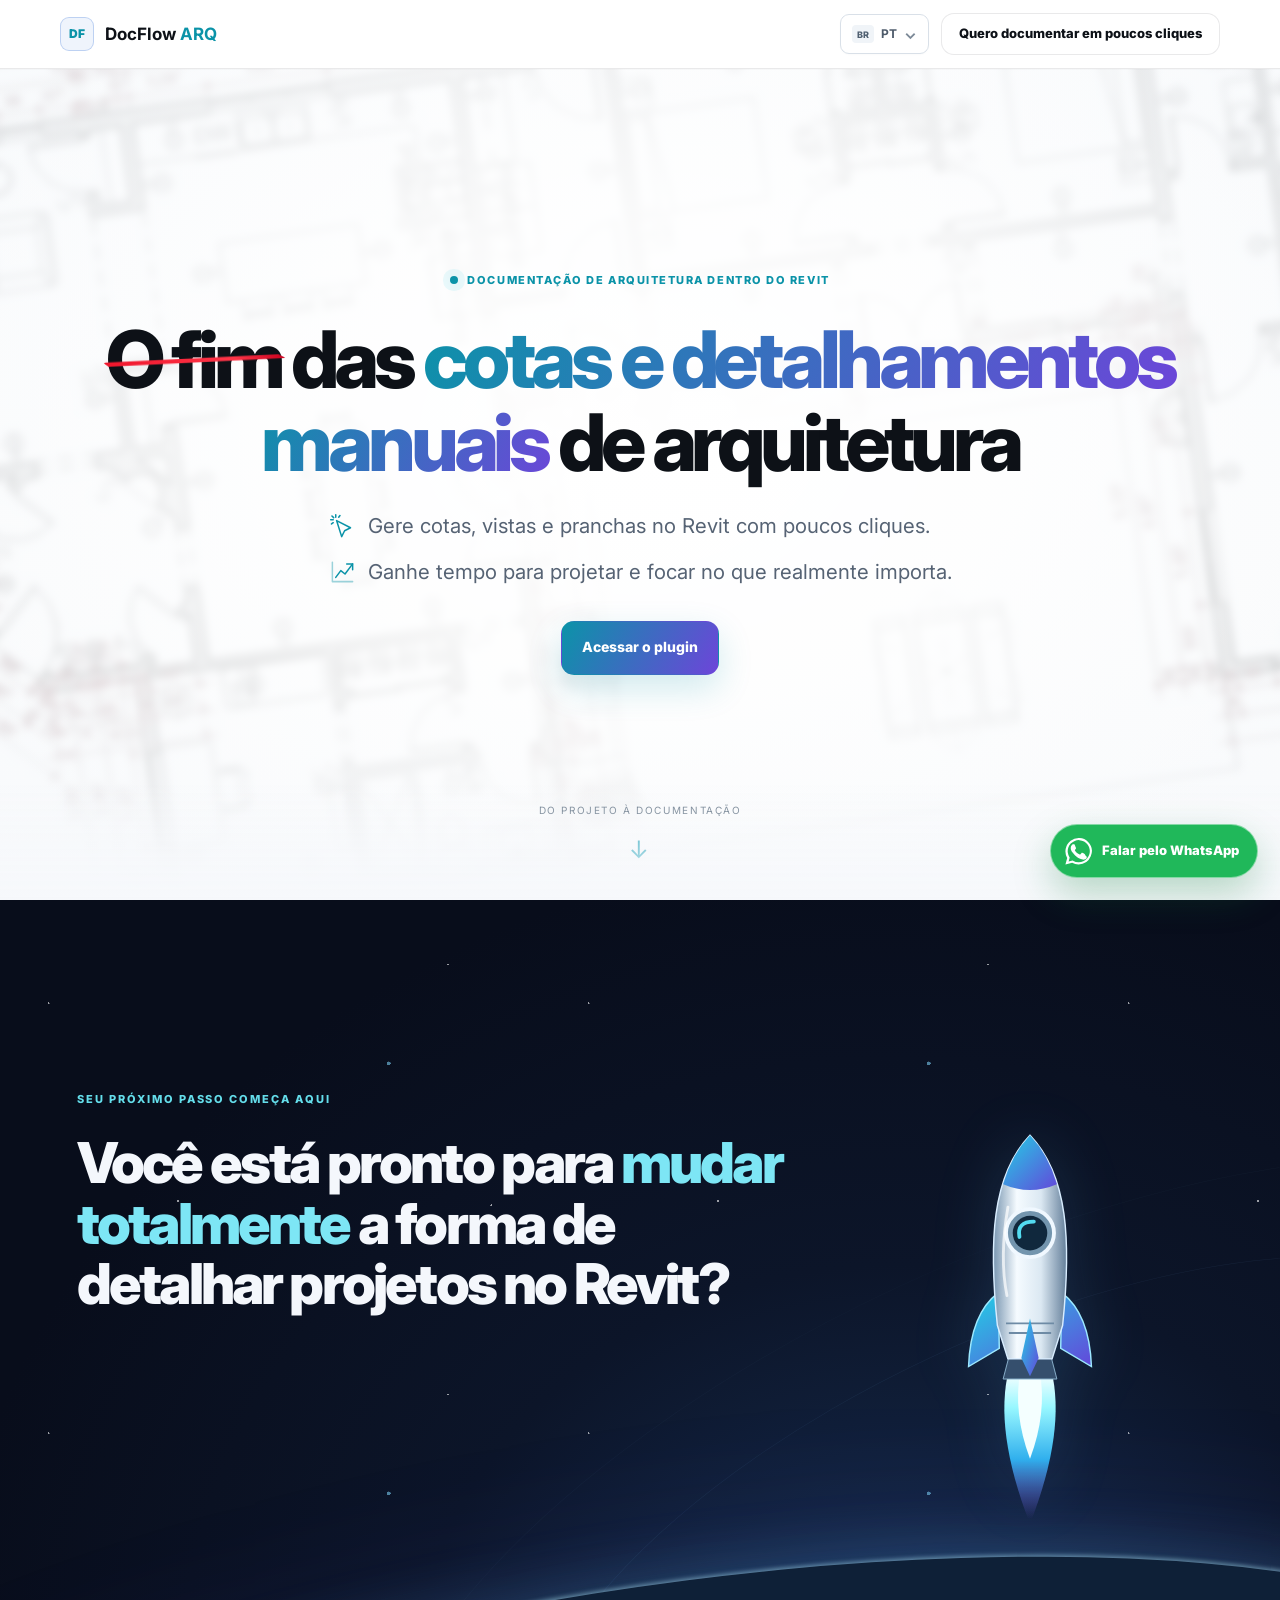
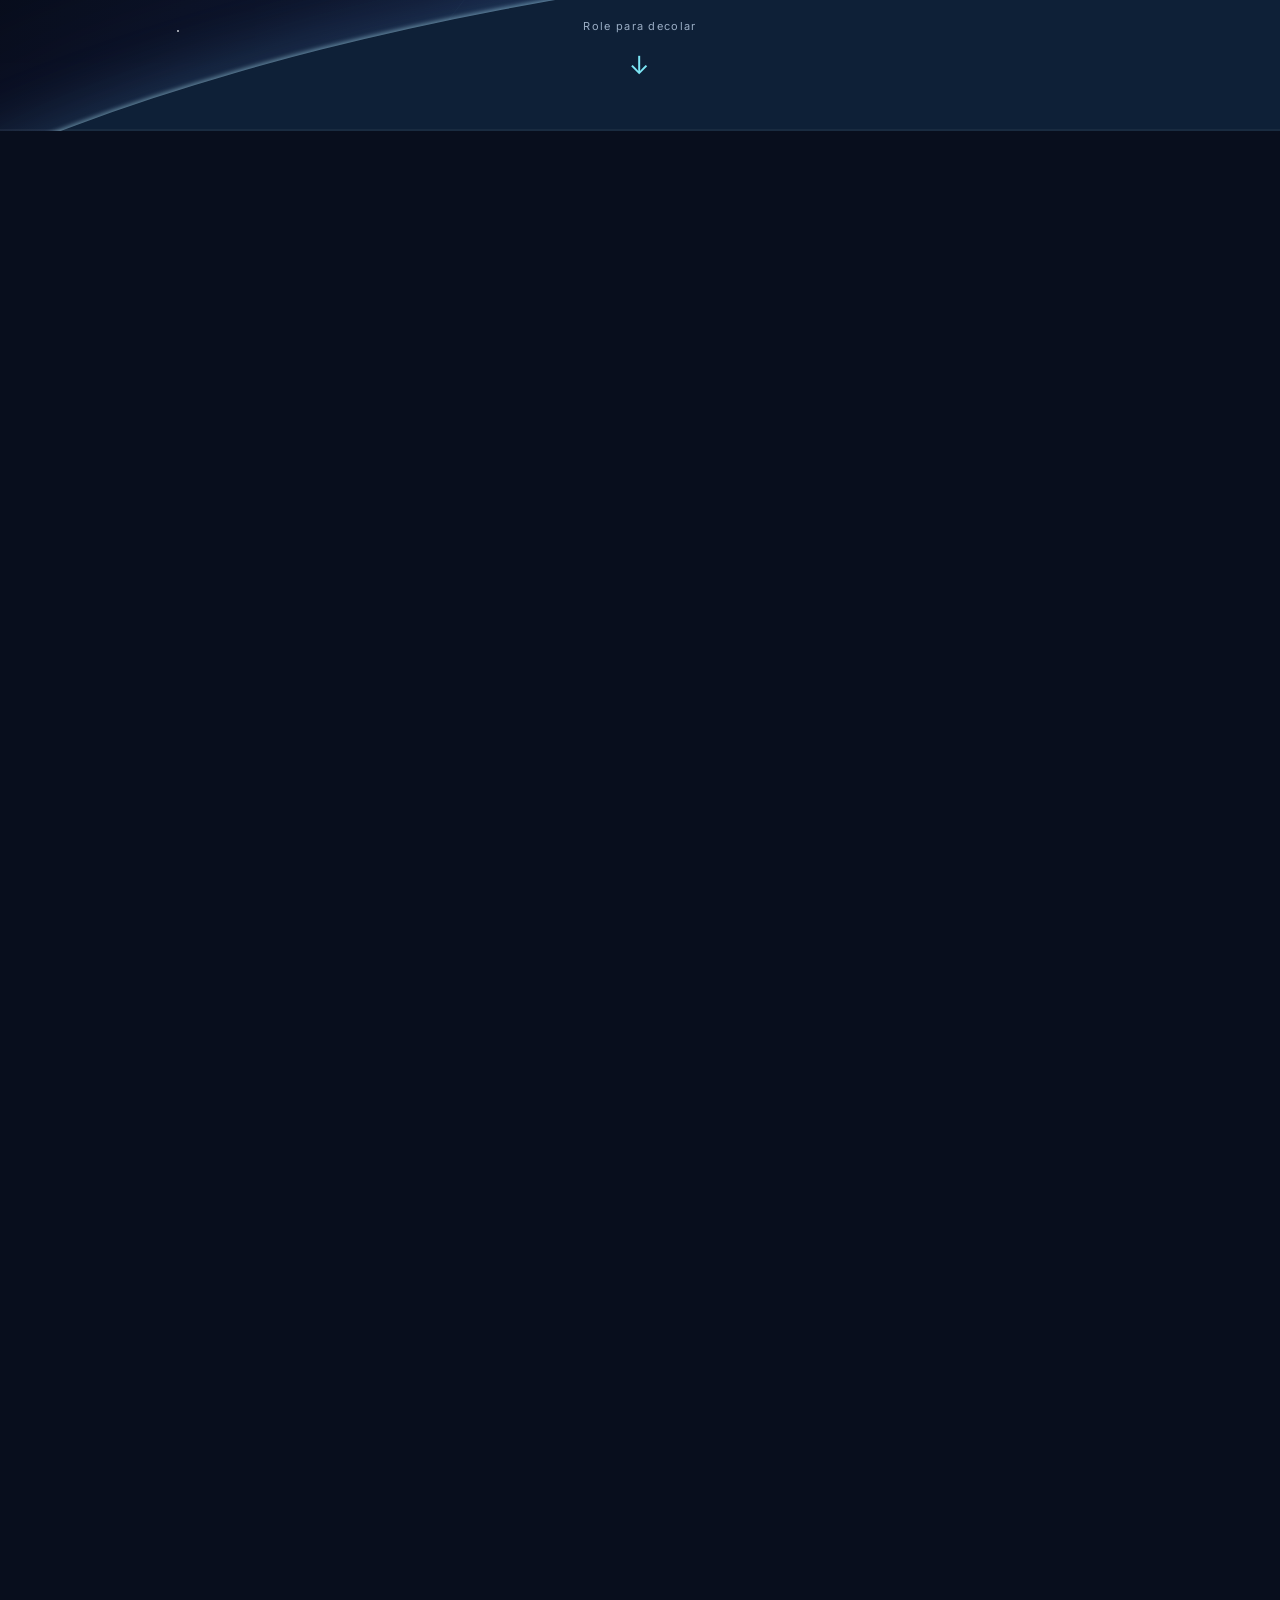
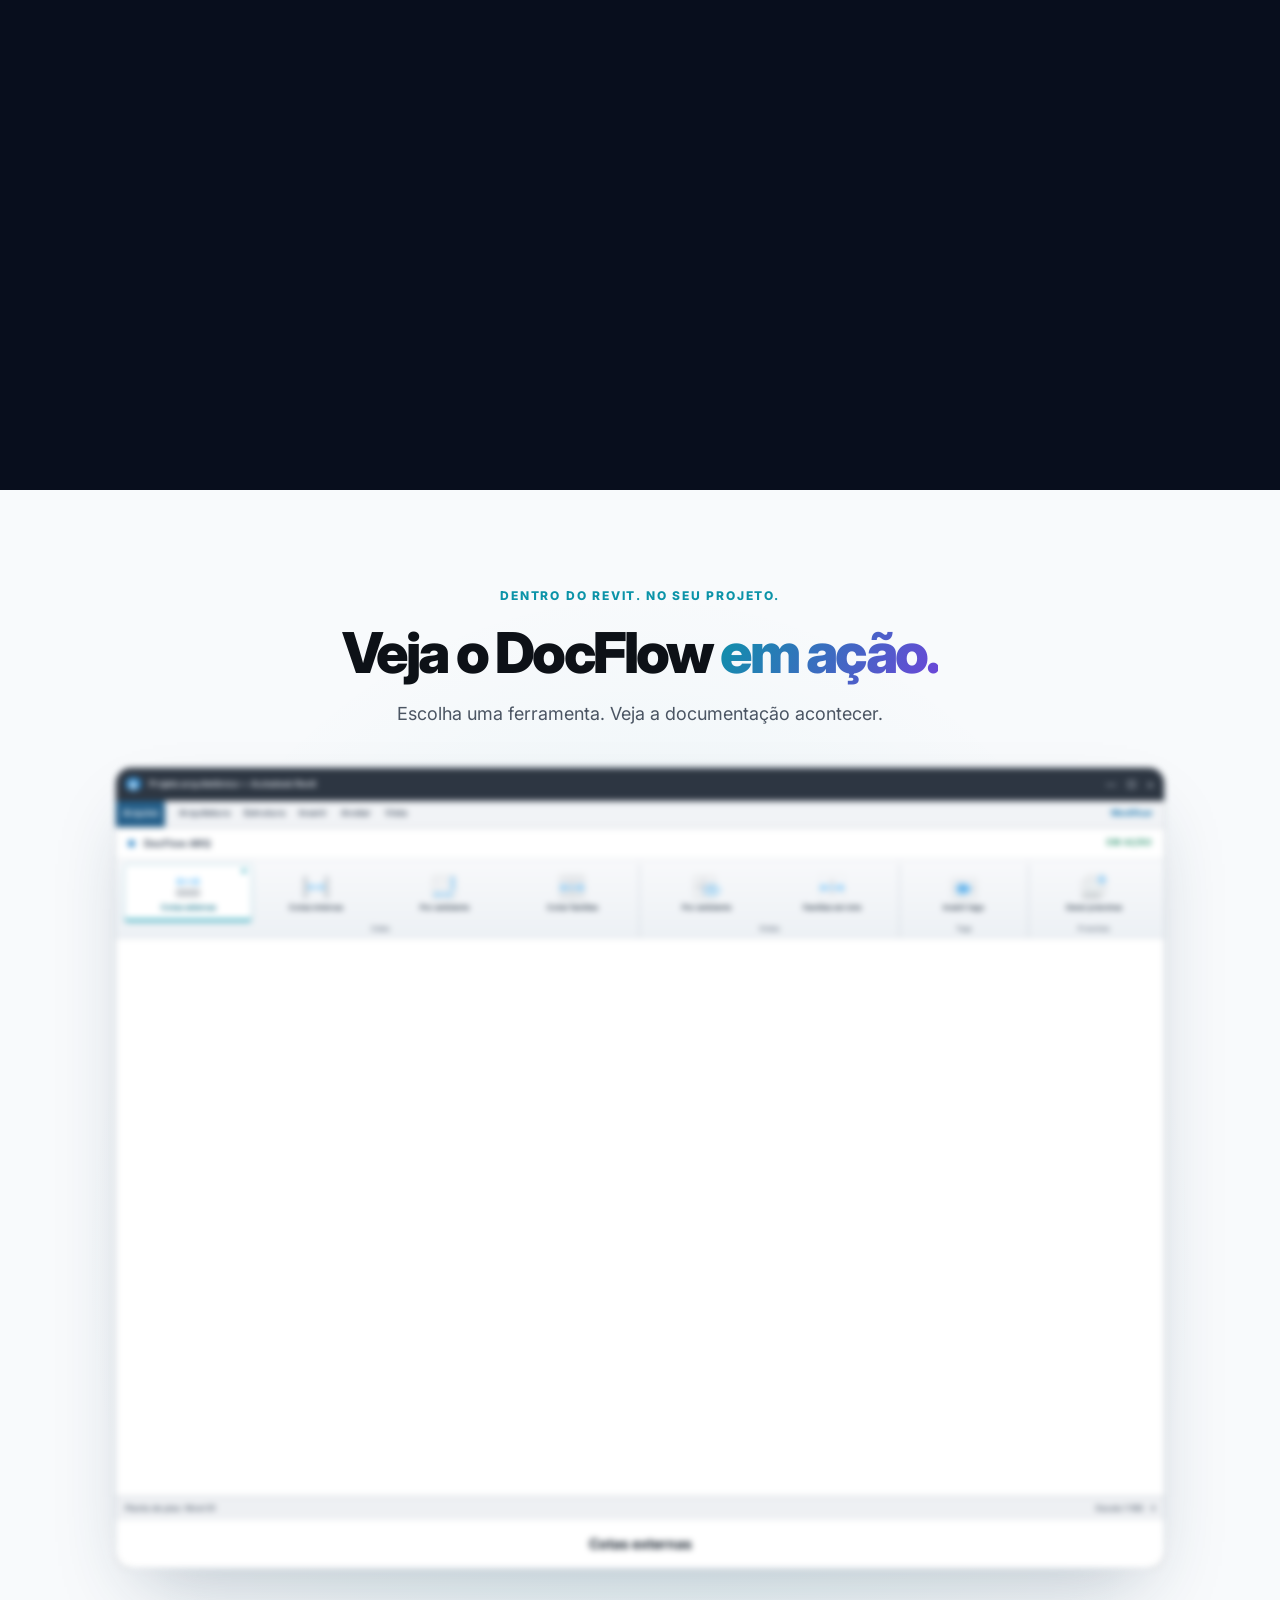
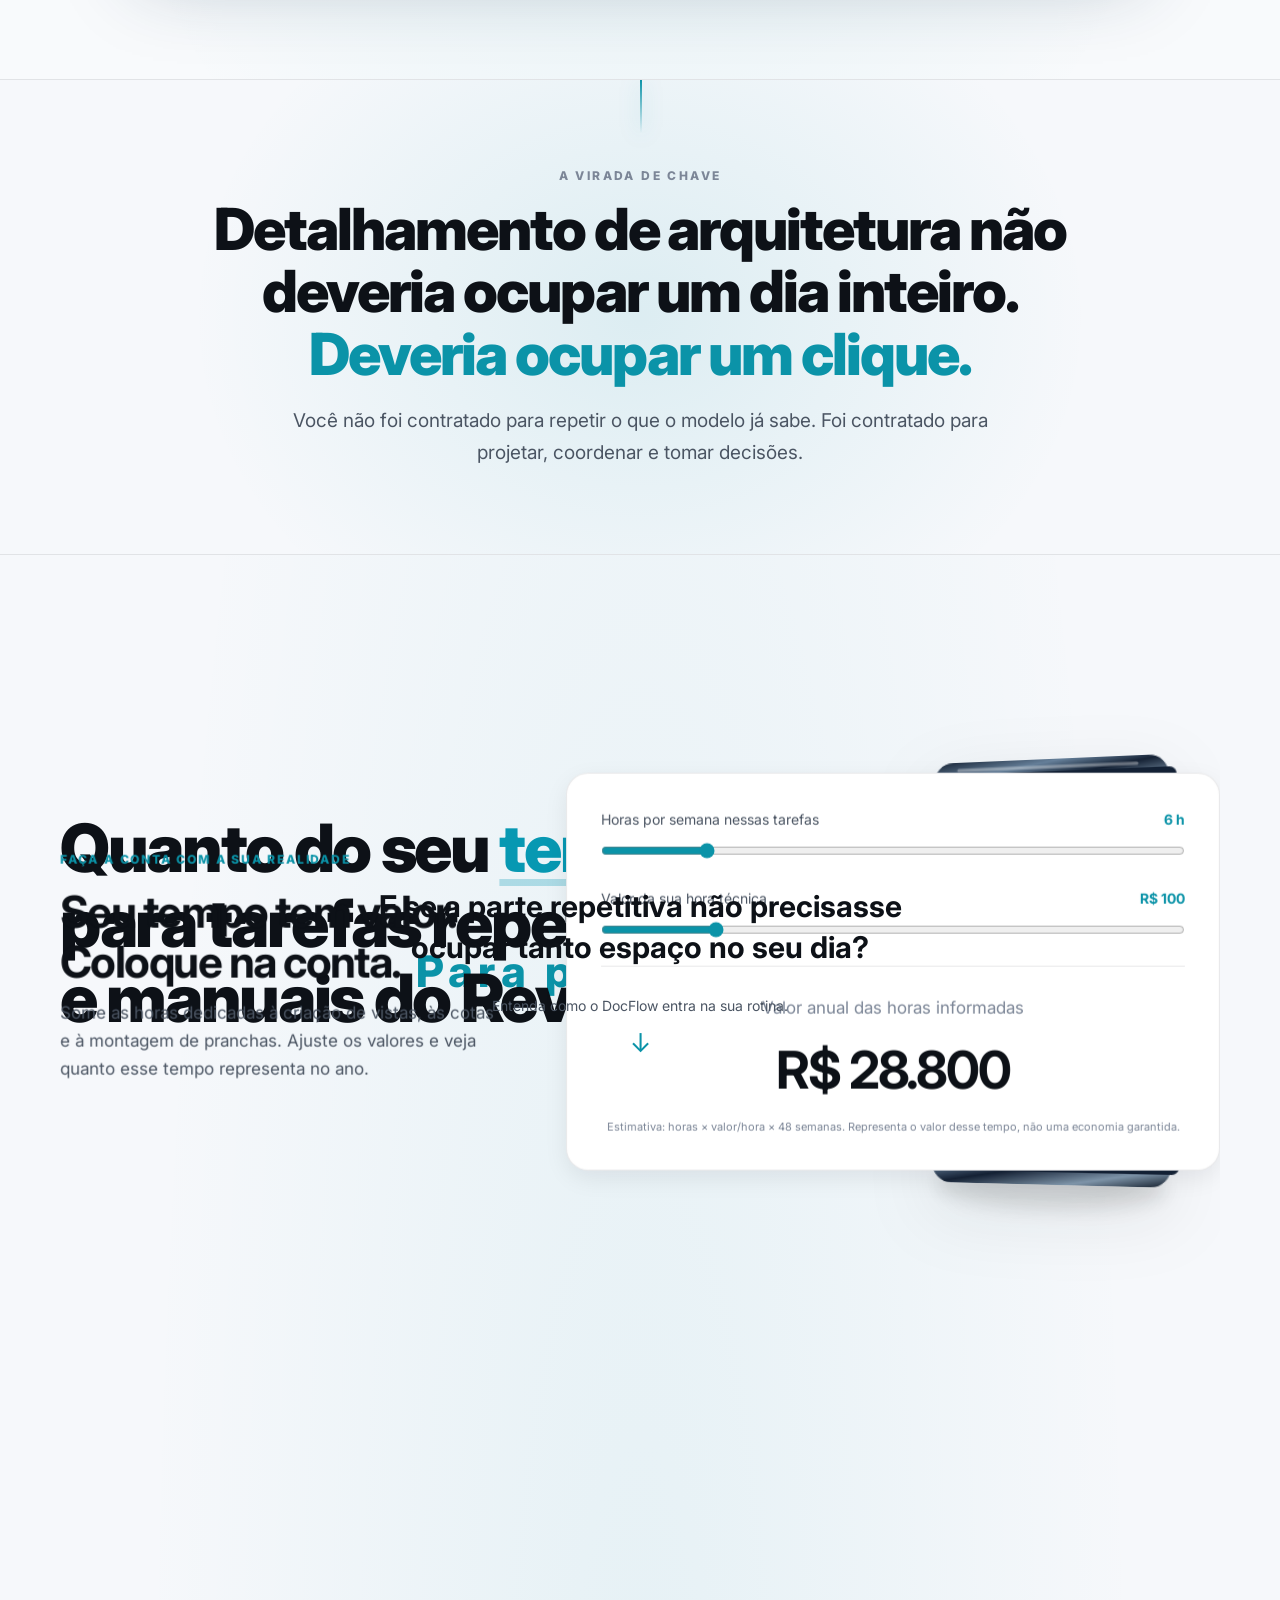
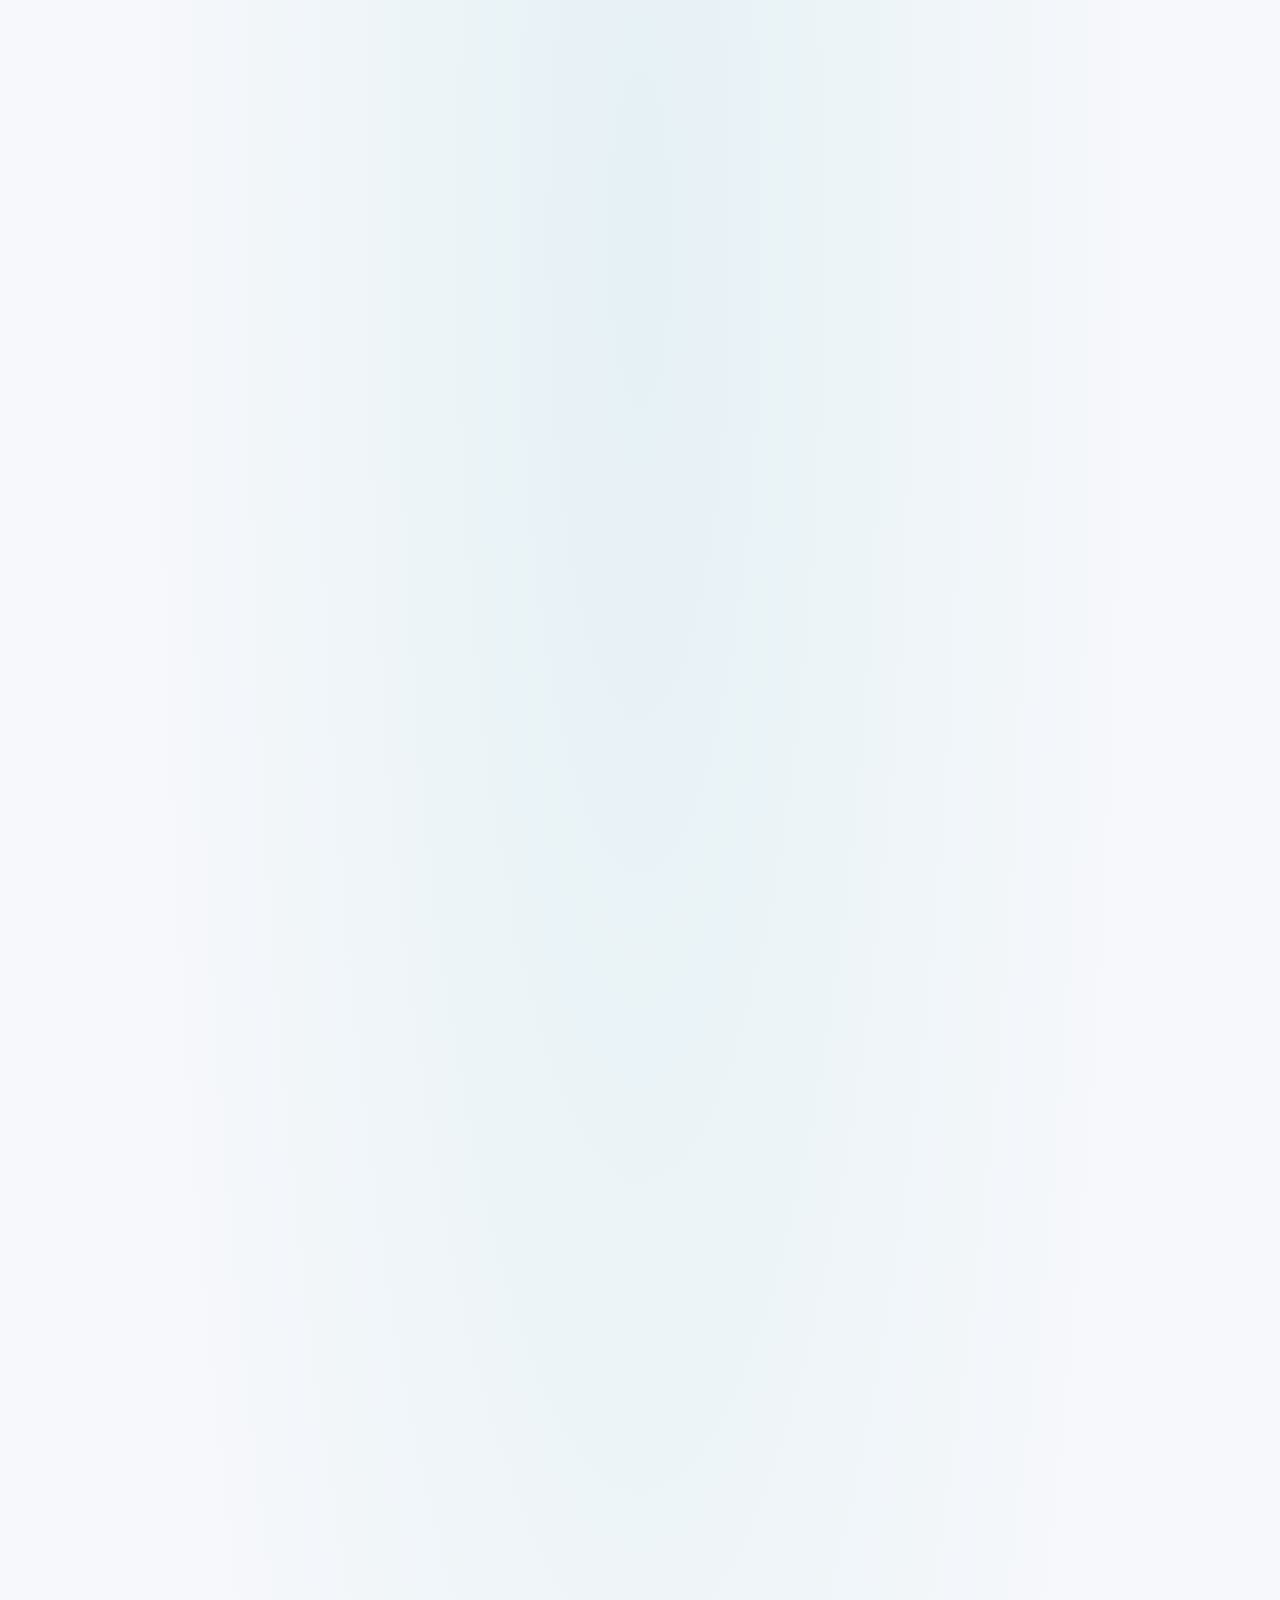
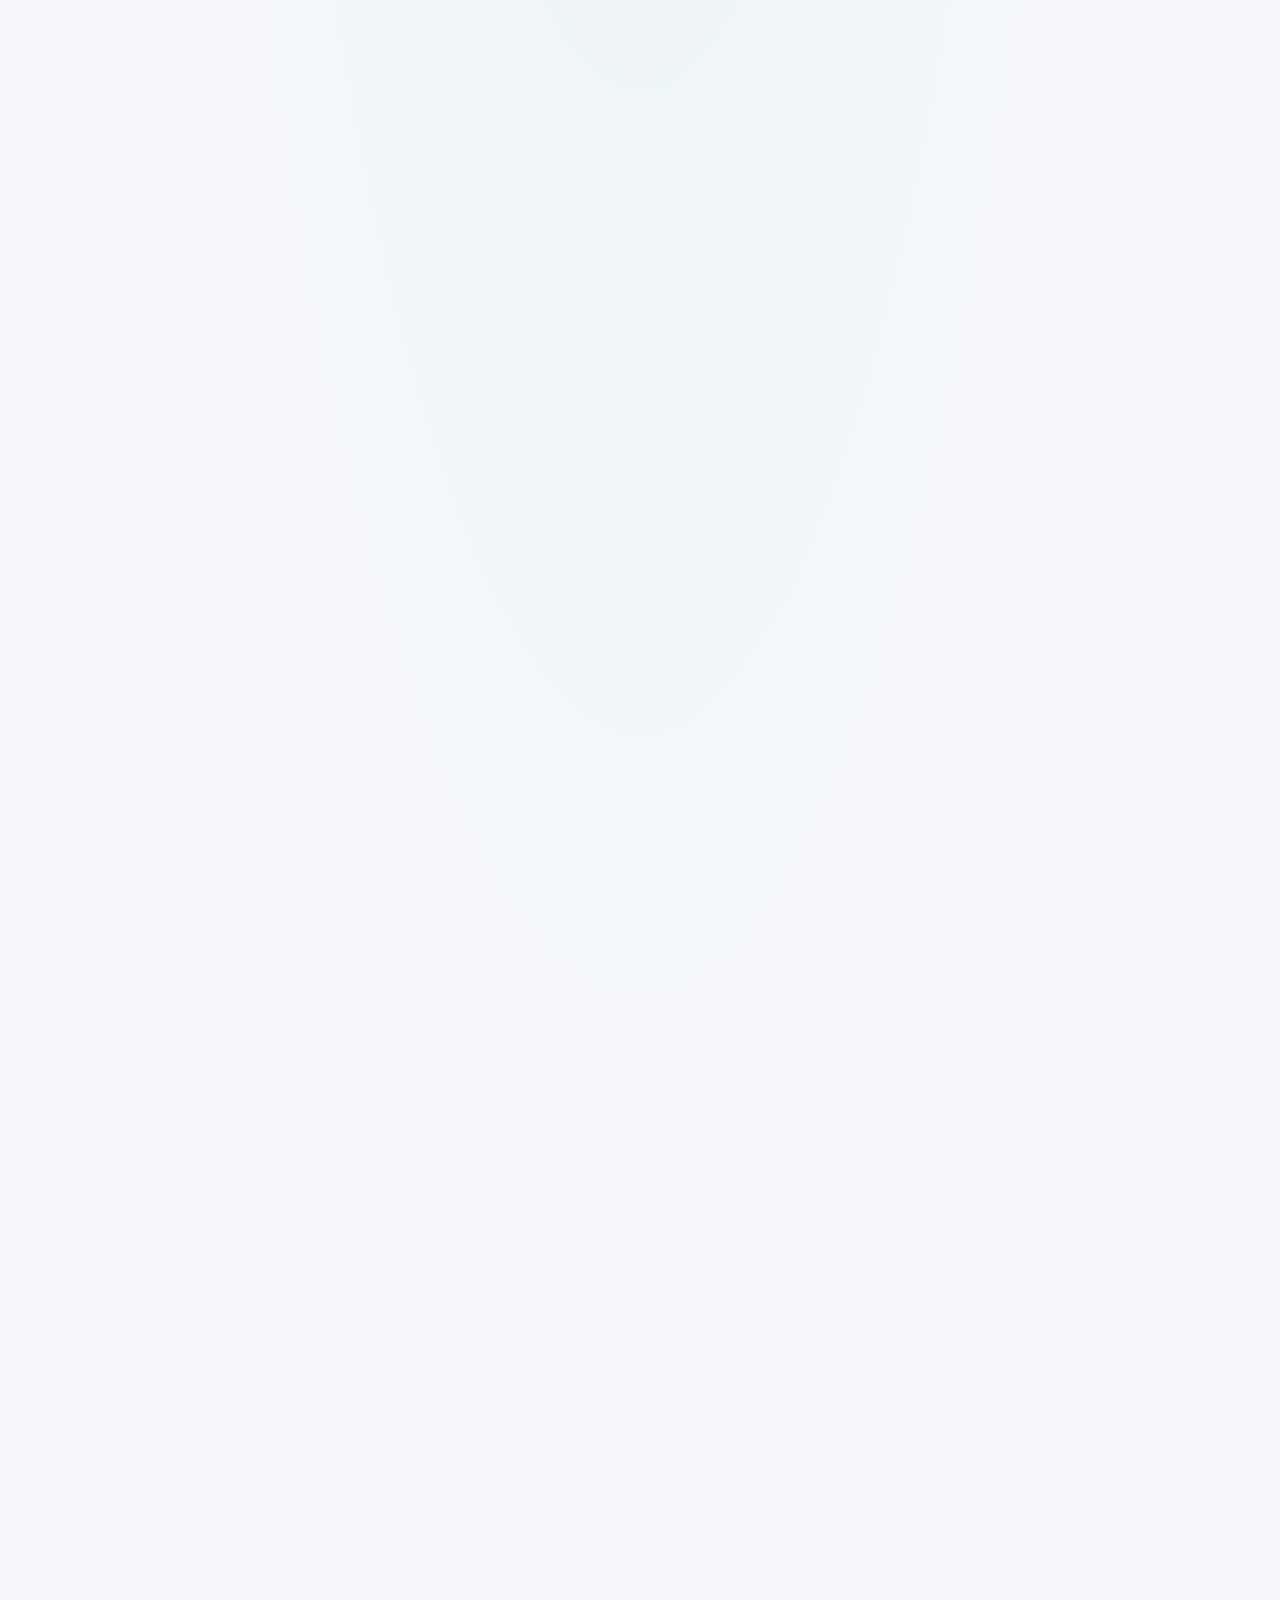
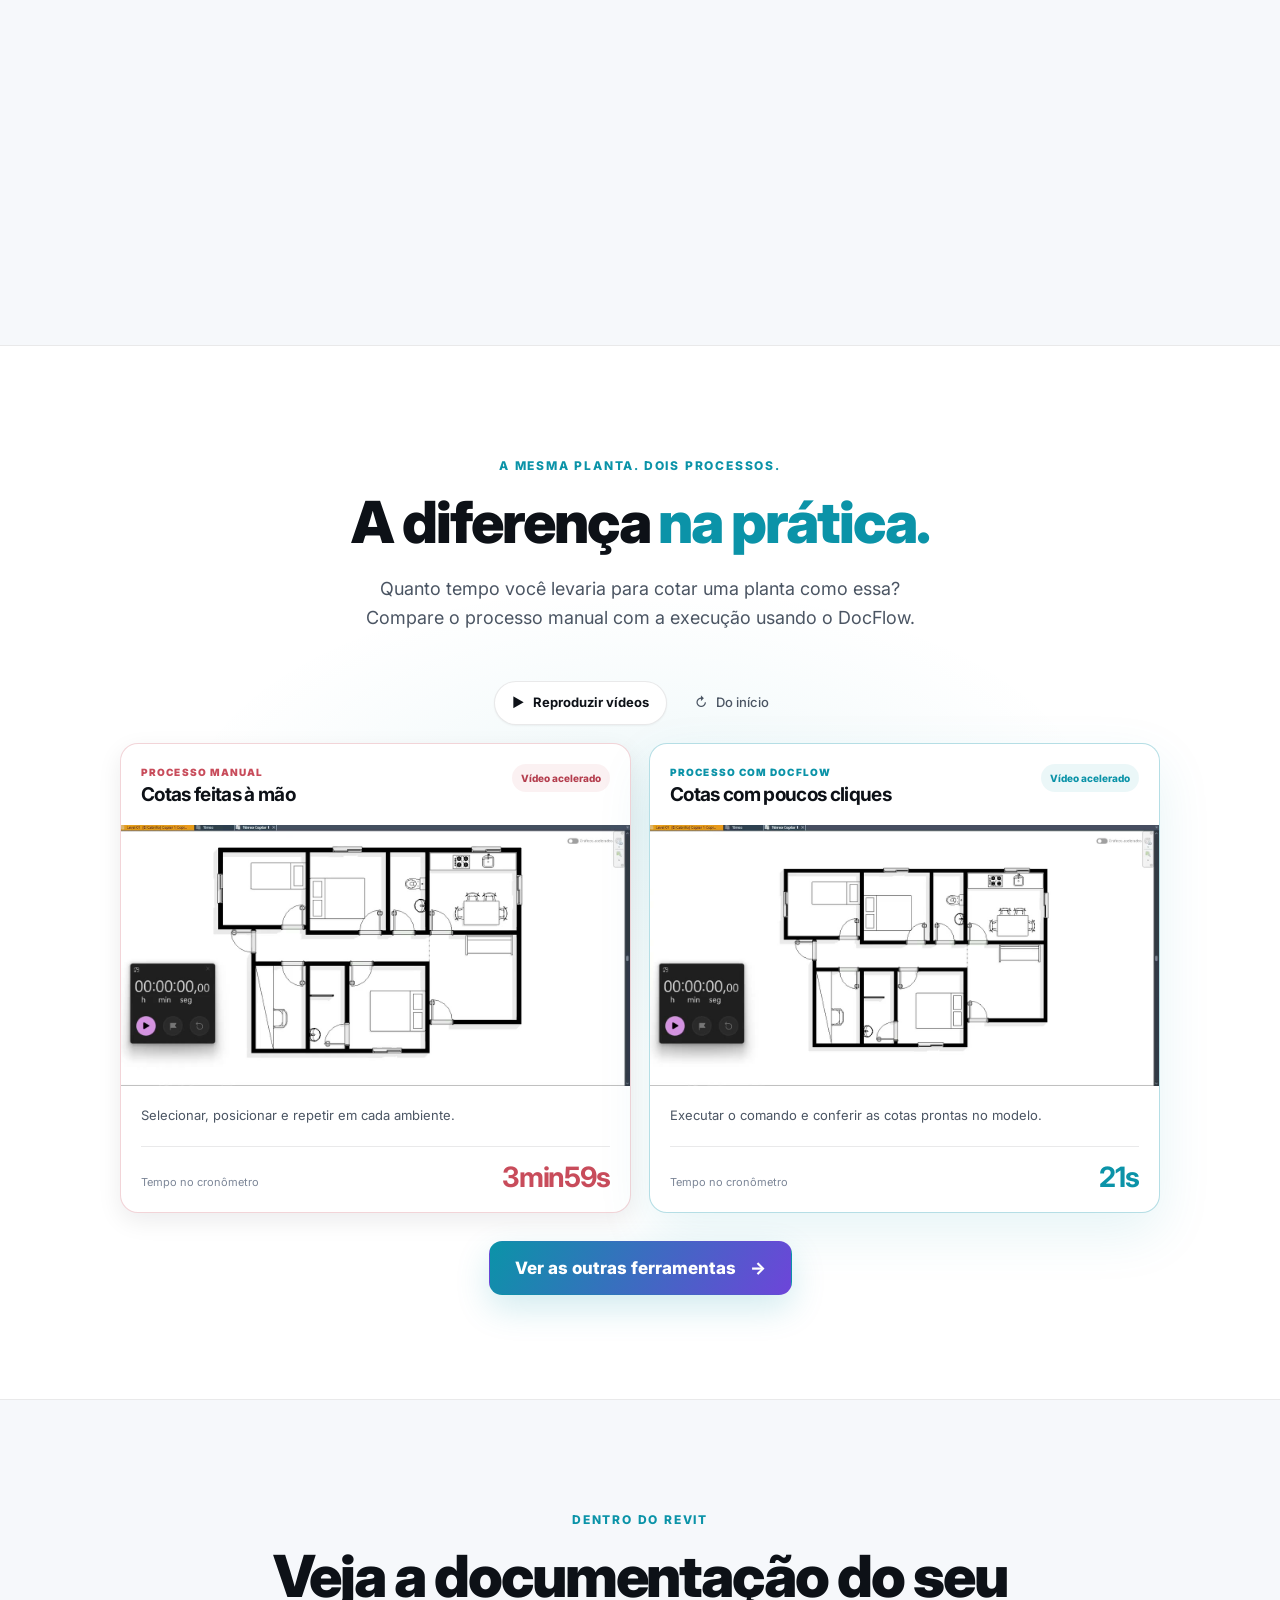
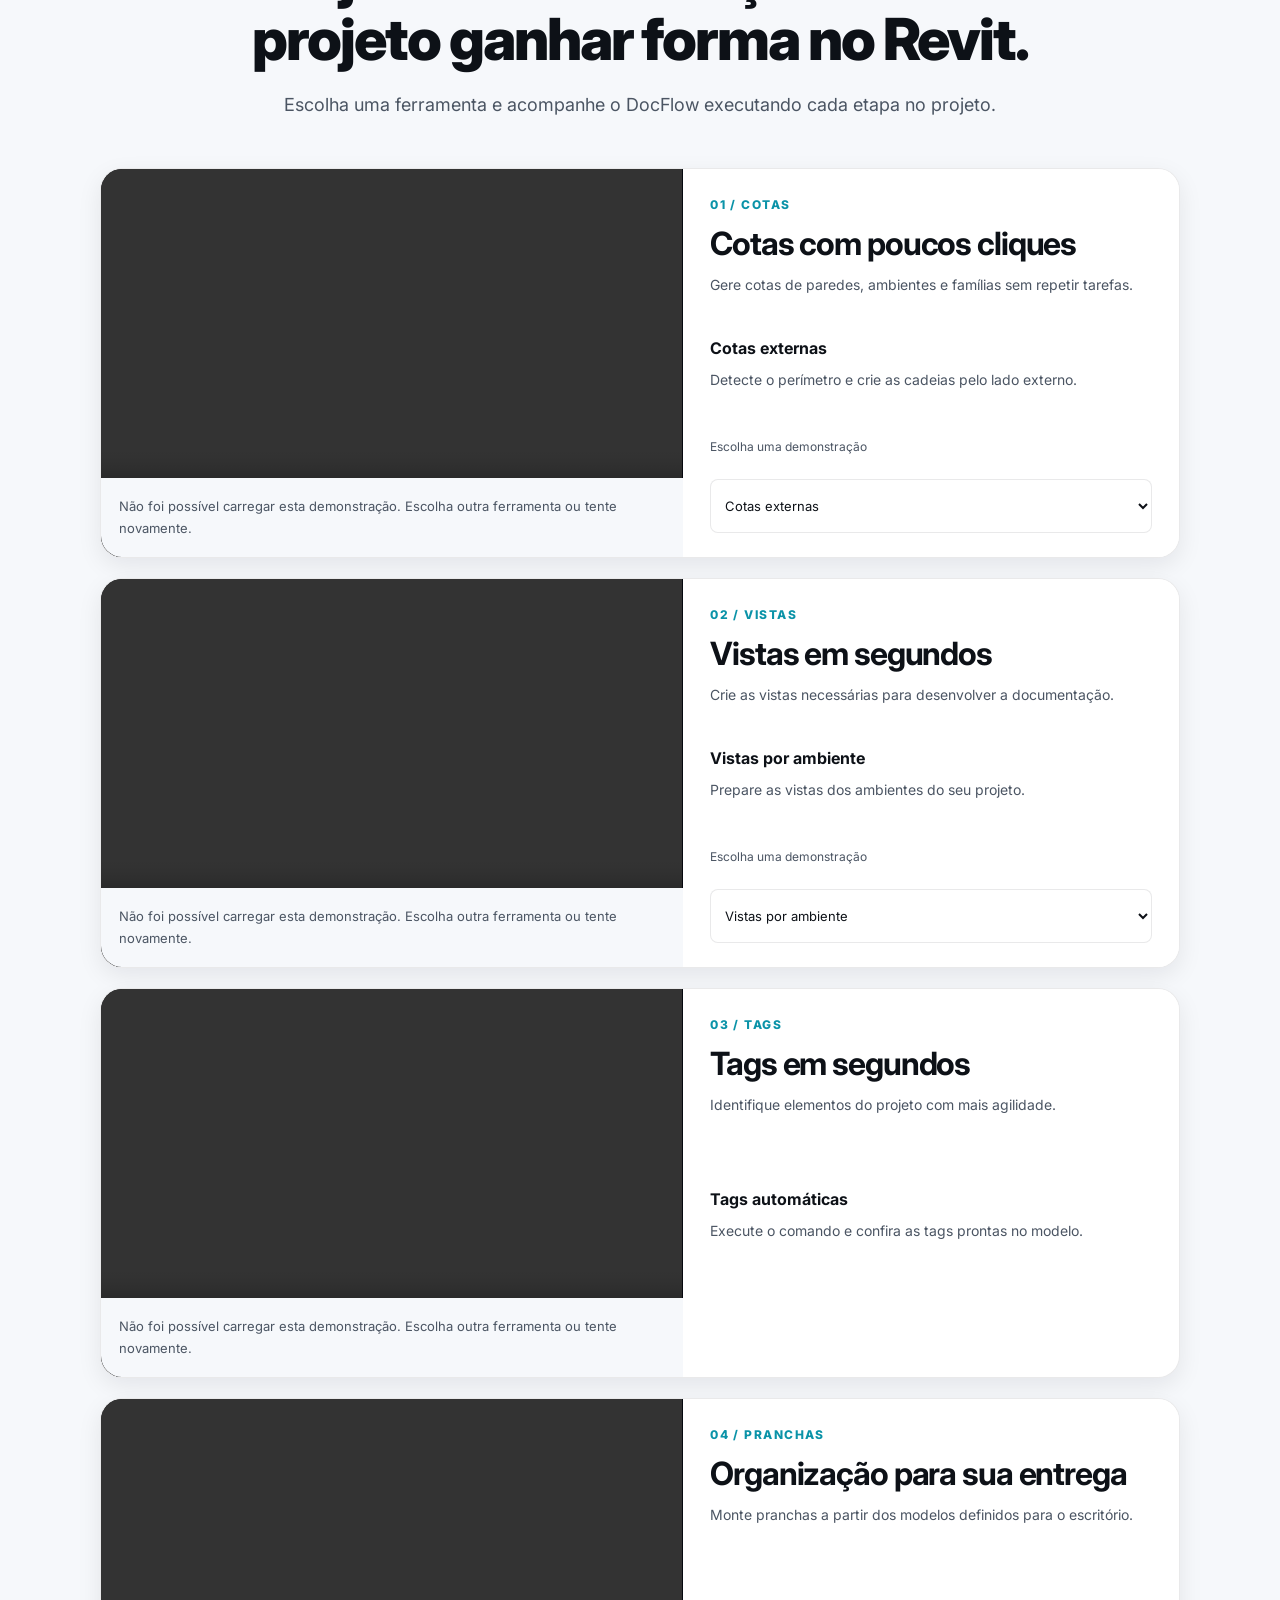
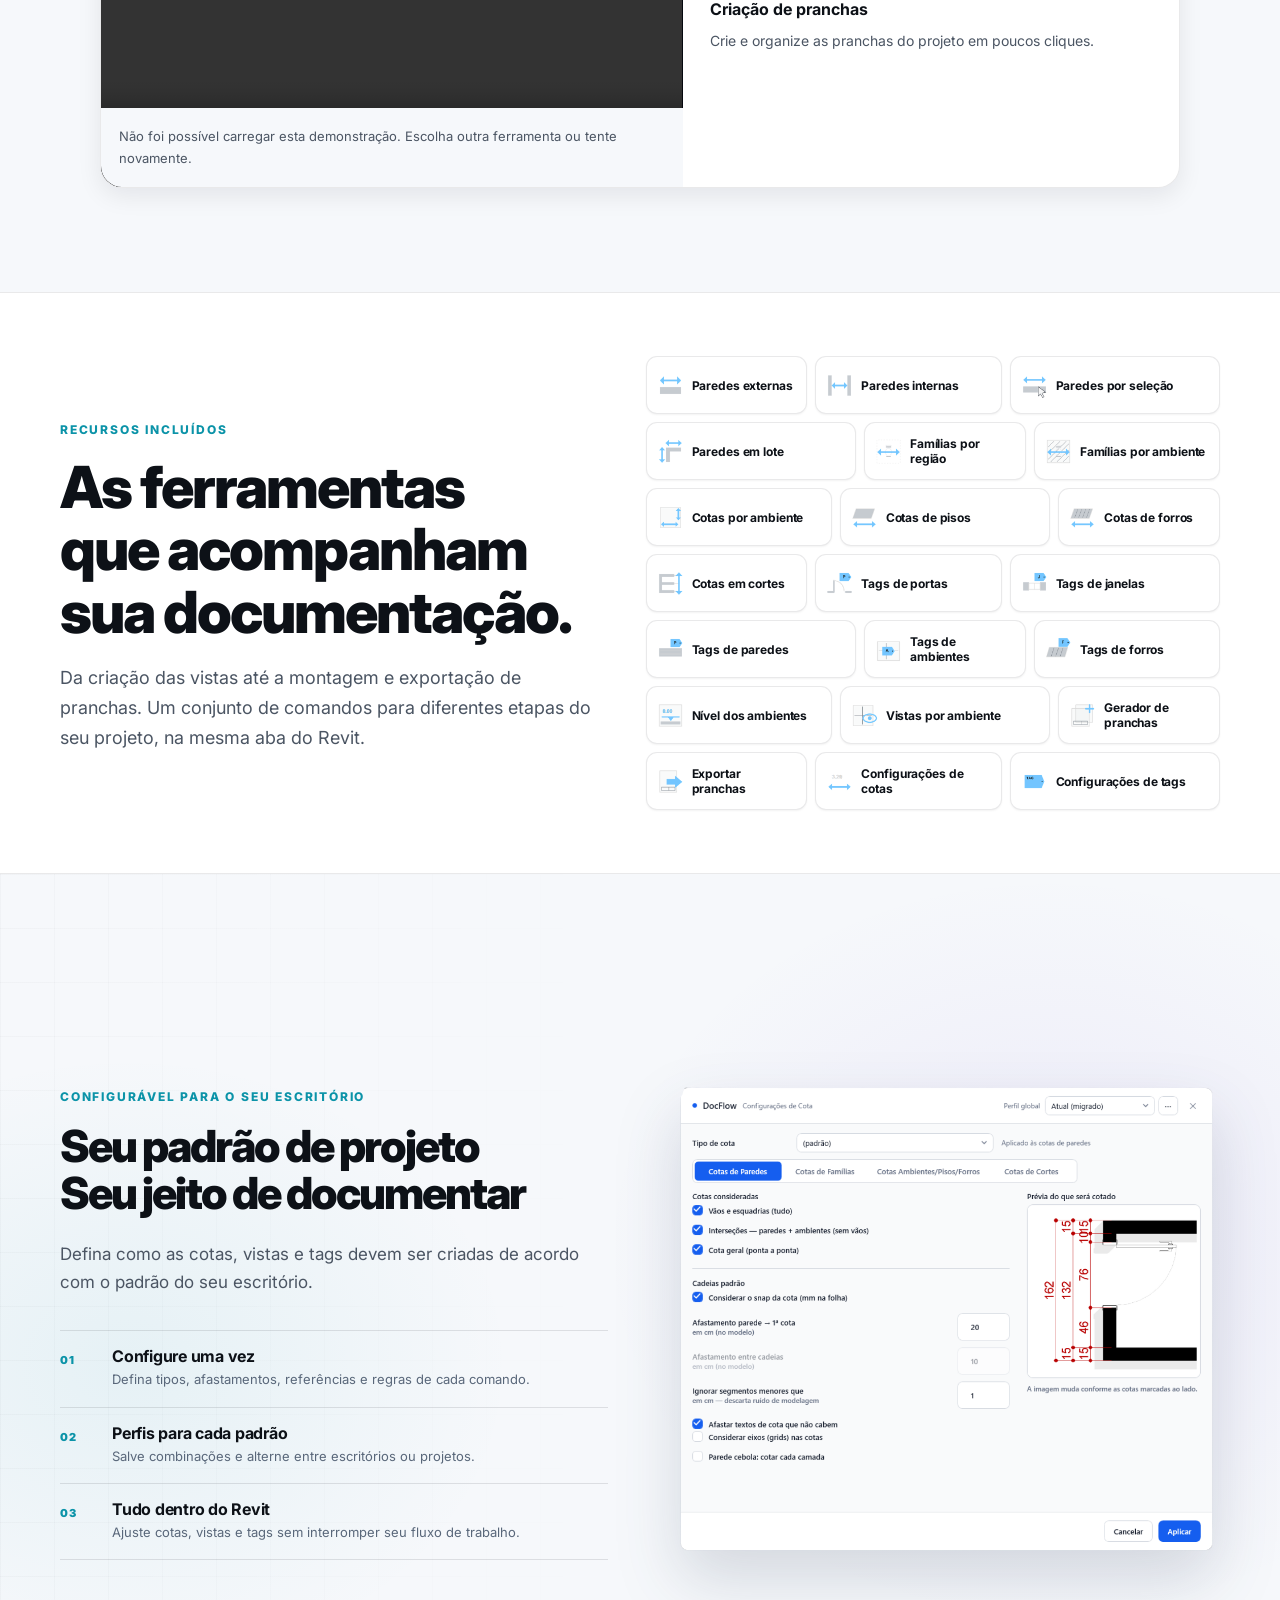
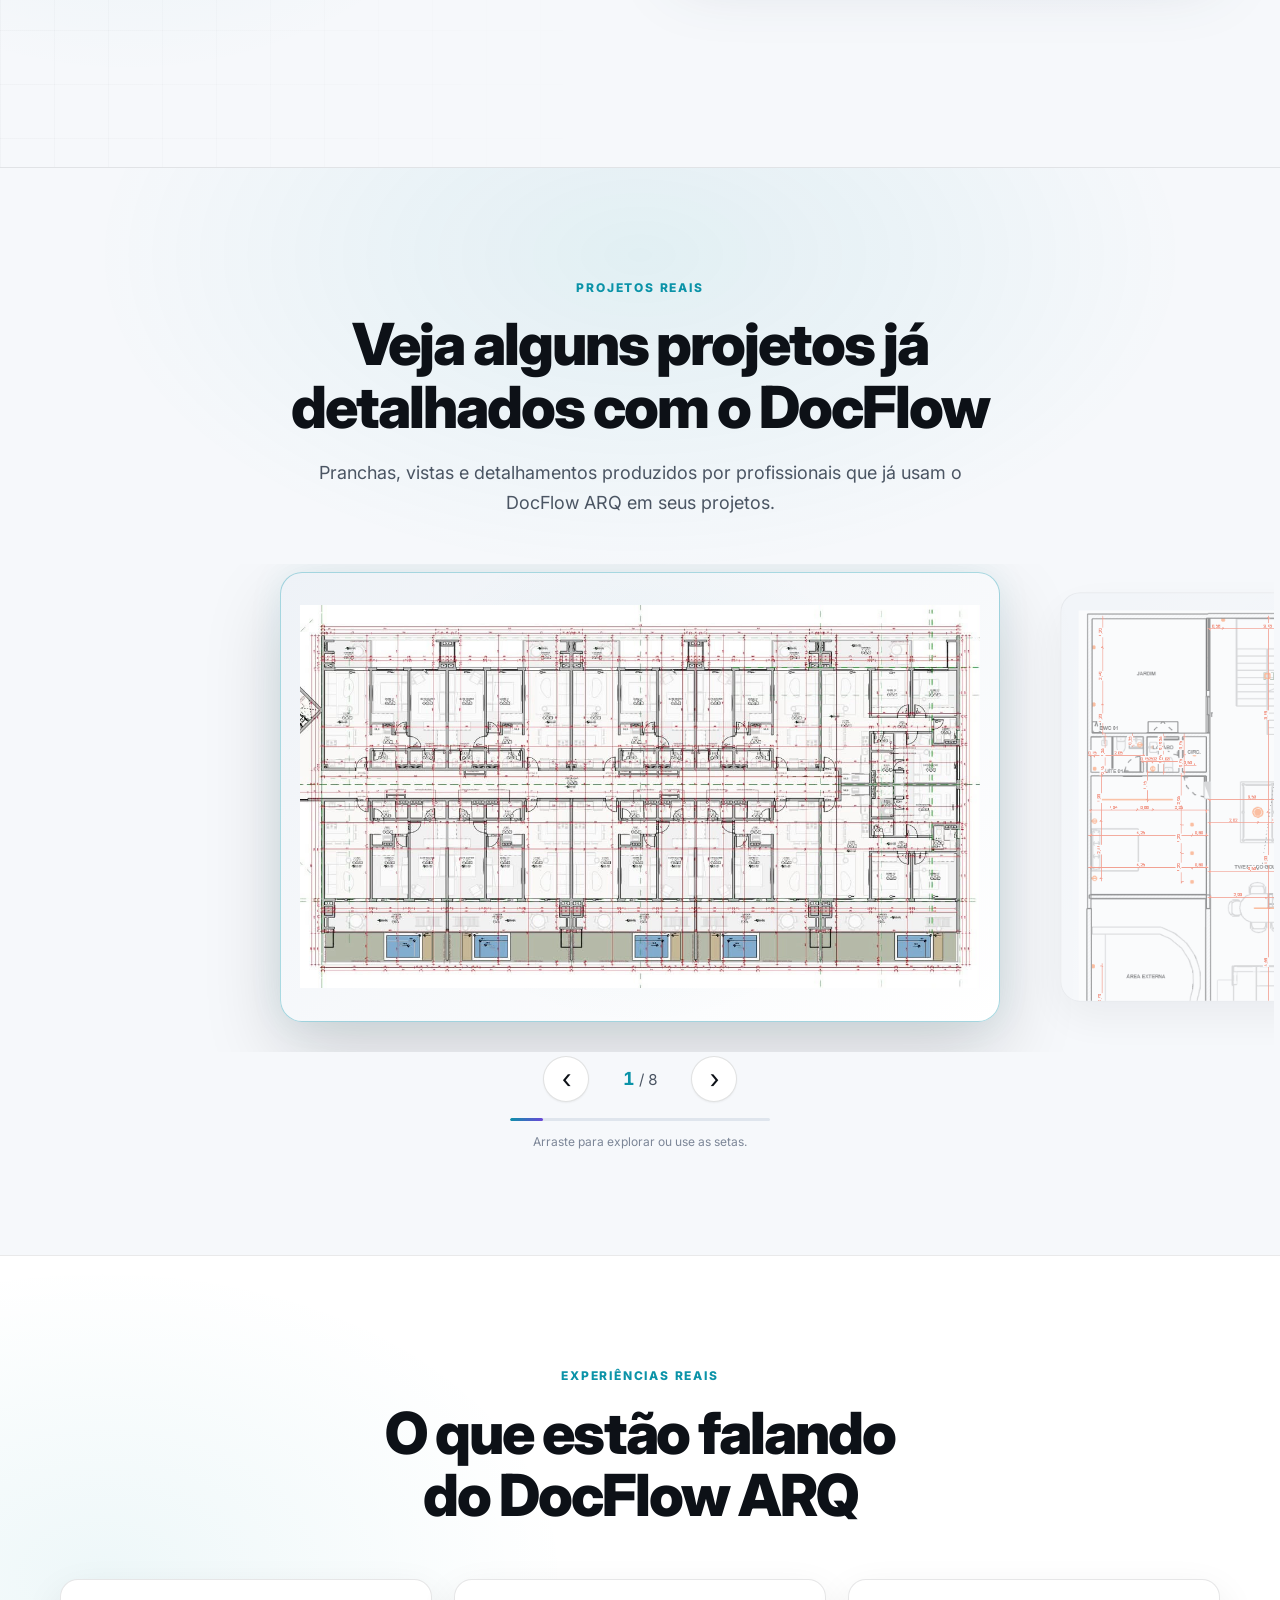
==== commit 7a18e0a8: "fix: change hero CTA to access plugin" ====
--- a/lancamento/index.html
+++ b/lancamento/index.html
@@ -63,7 +63,7 @@
             <li><svg class="benefit-icon benefit-growth" viewBox="0 0 32 32" fill="none" stroke="currentColor" stroke-width="1.8" stroke-linecap="round" stroke-linejoin="round" aria-hidden="true"><path class="growth-axes" d="M4 5v23h24"/><path class="growth-line" pathLength="1" d="m8 23 6-8 5 4 9-12"/><path class="growth-tip" d="M21 7h7v7"/></svg><span>Ganhe tempo para projetar e focar no que realmente importa.</span></li>
           </ul>
           <div class="hero-actions">
-            <a class="button button-primary" href="#planos">Conhecer os planos</a>
+            <a class="button button-primary" href="#planos">Acessar o plugin</a>
           </div>
         </div>
       </div>
@@ -460,6 +460,6 @@
   <script src="../vendas.js?v=53"></script>
   <script src="../vendas-i18n.js?v=41"></script>
   <script src="lancamento.js?v=7"></script>
-  <script src="lancamento-i18n.js?v=9"></script>
+  <script src="lancamento-i18n.js?v=10"></script>
 </body>
 </html>
